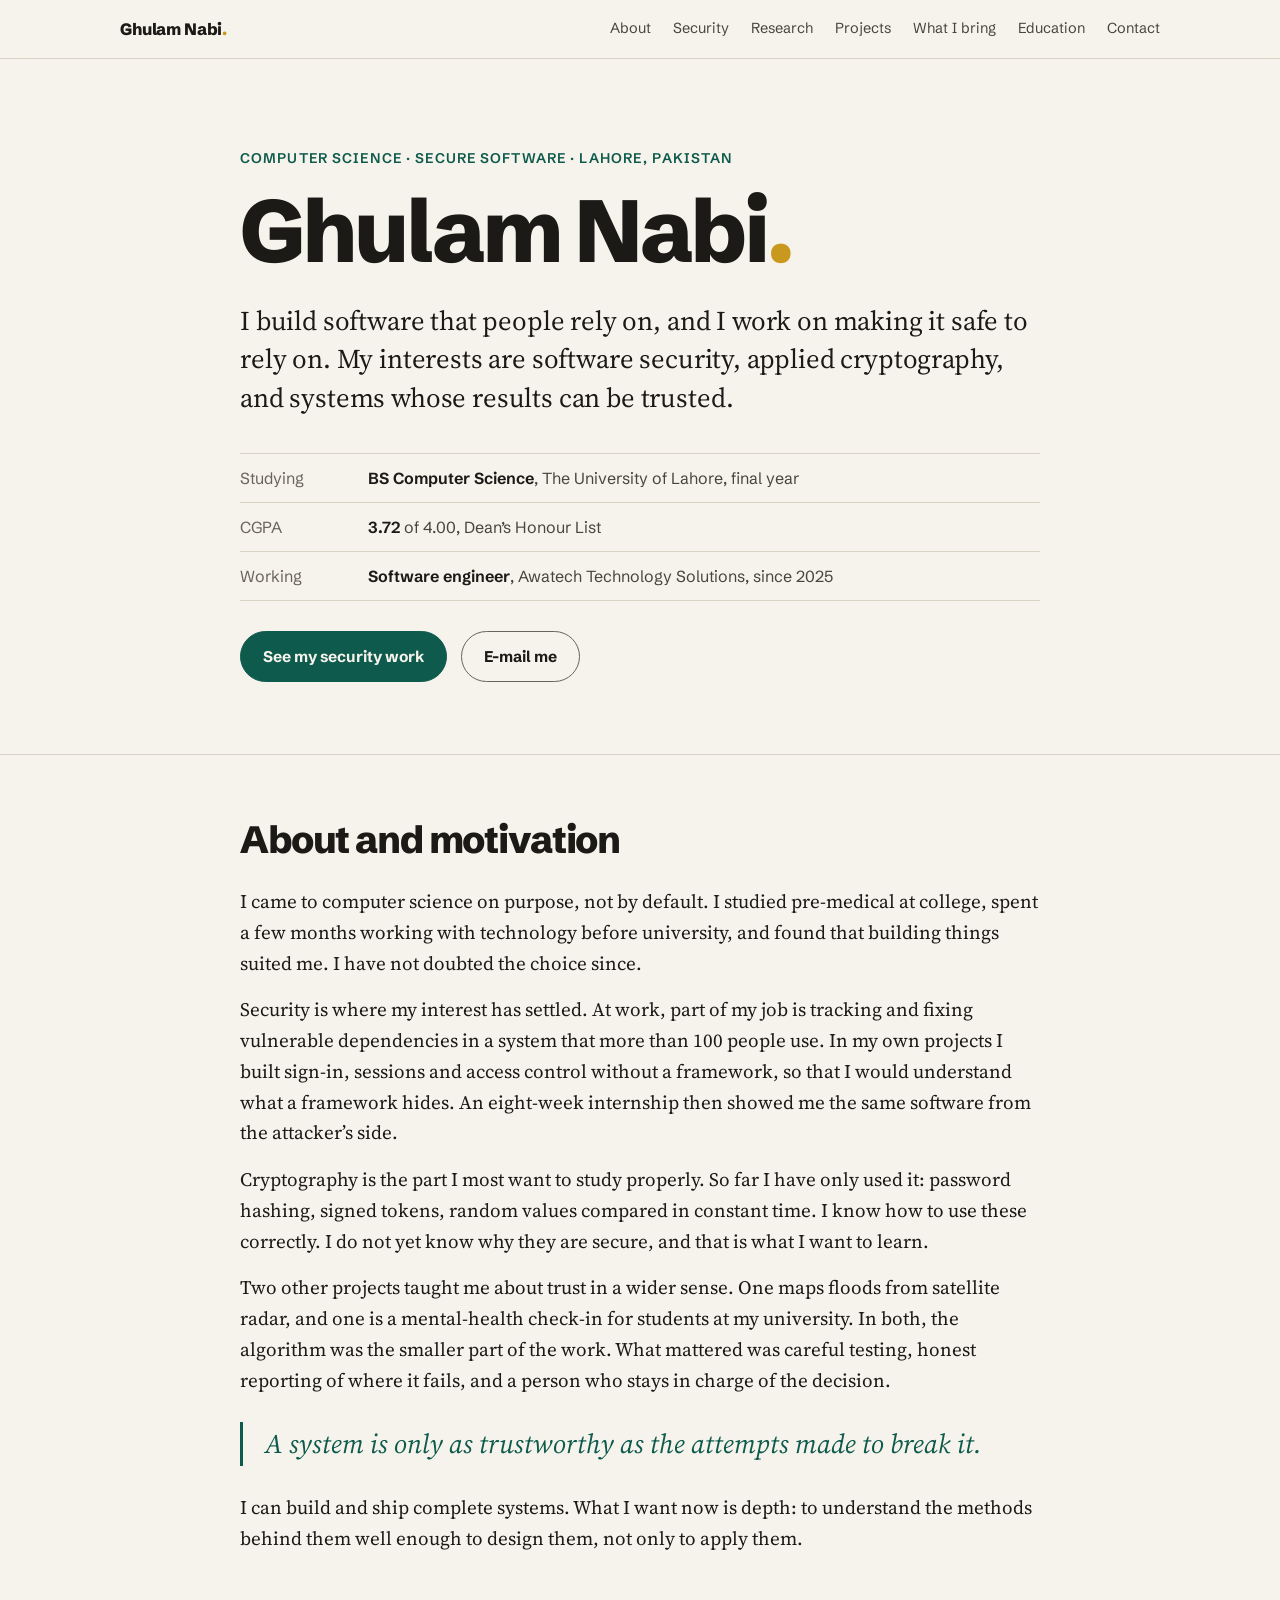
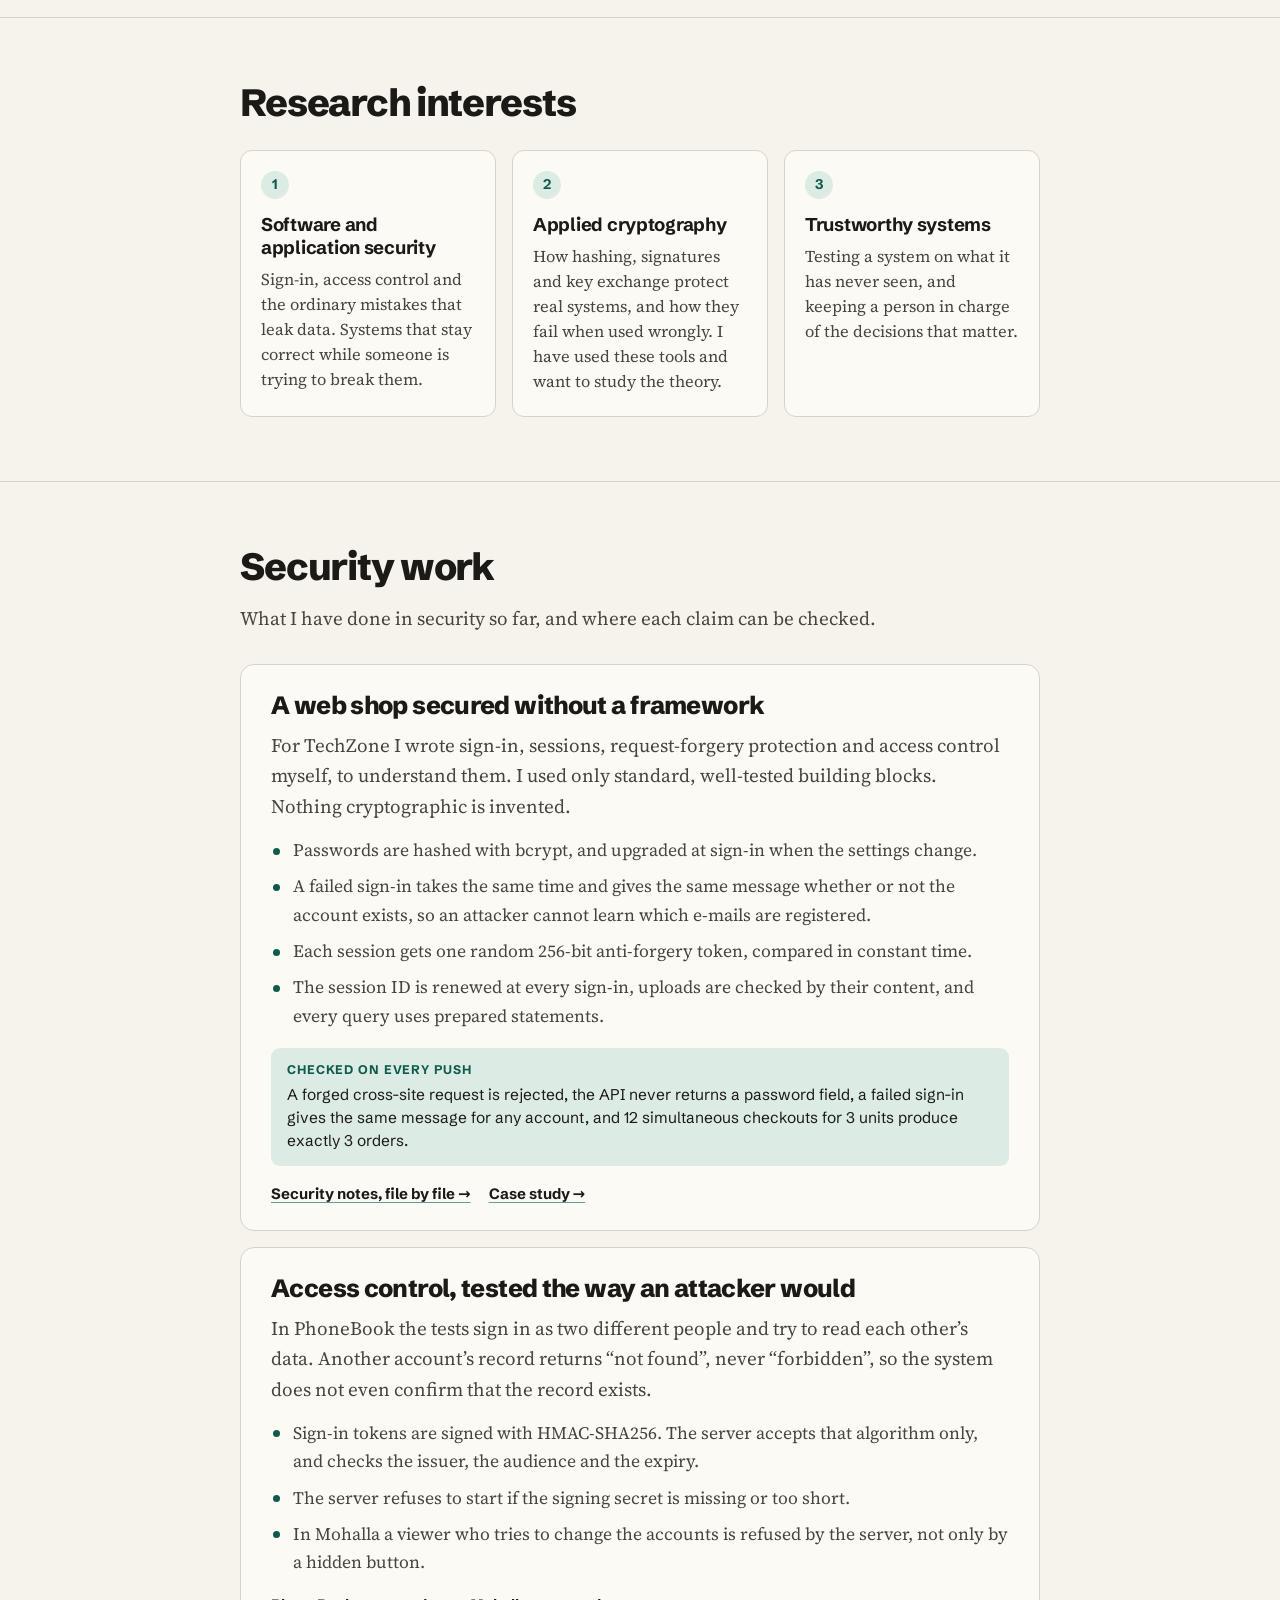
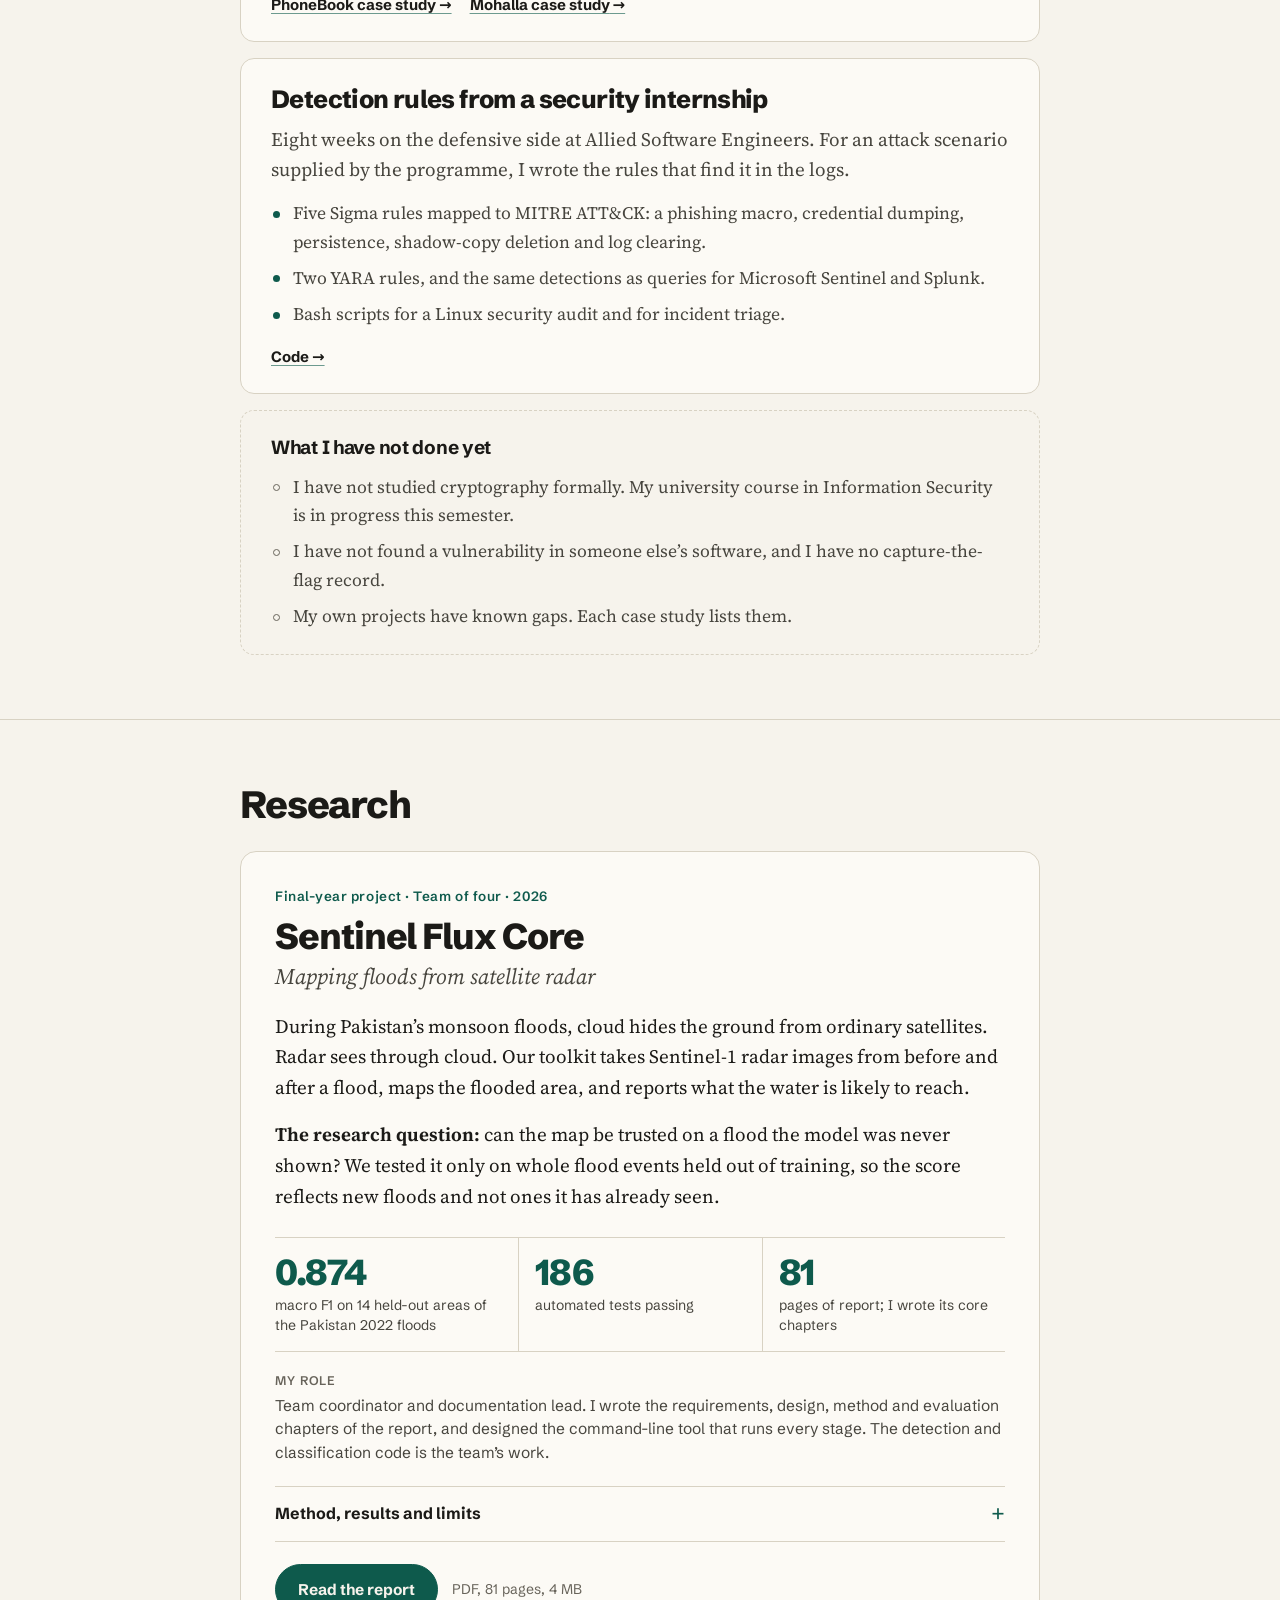
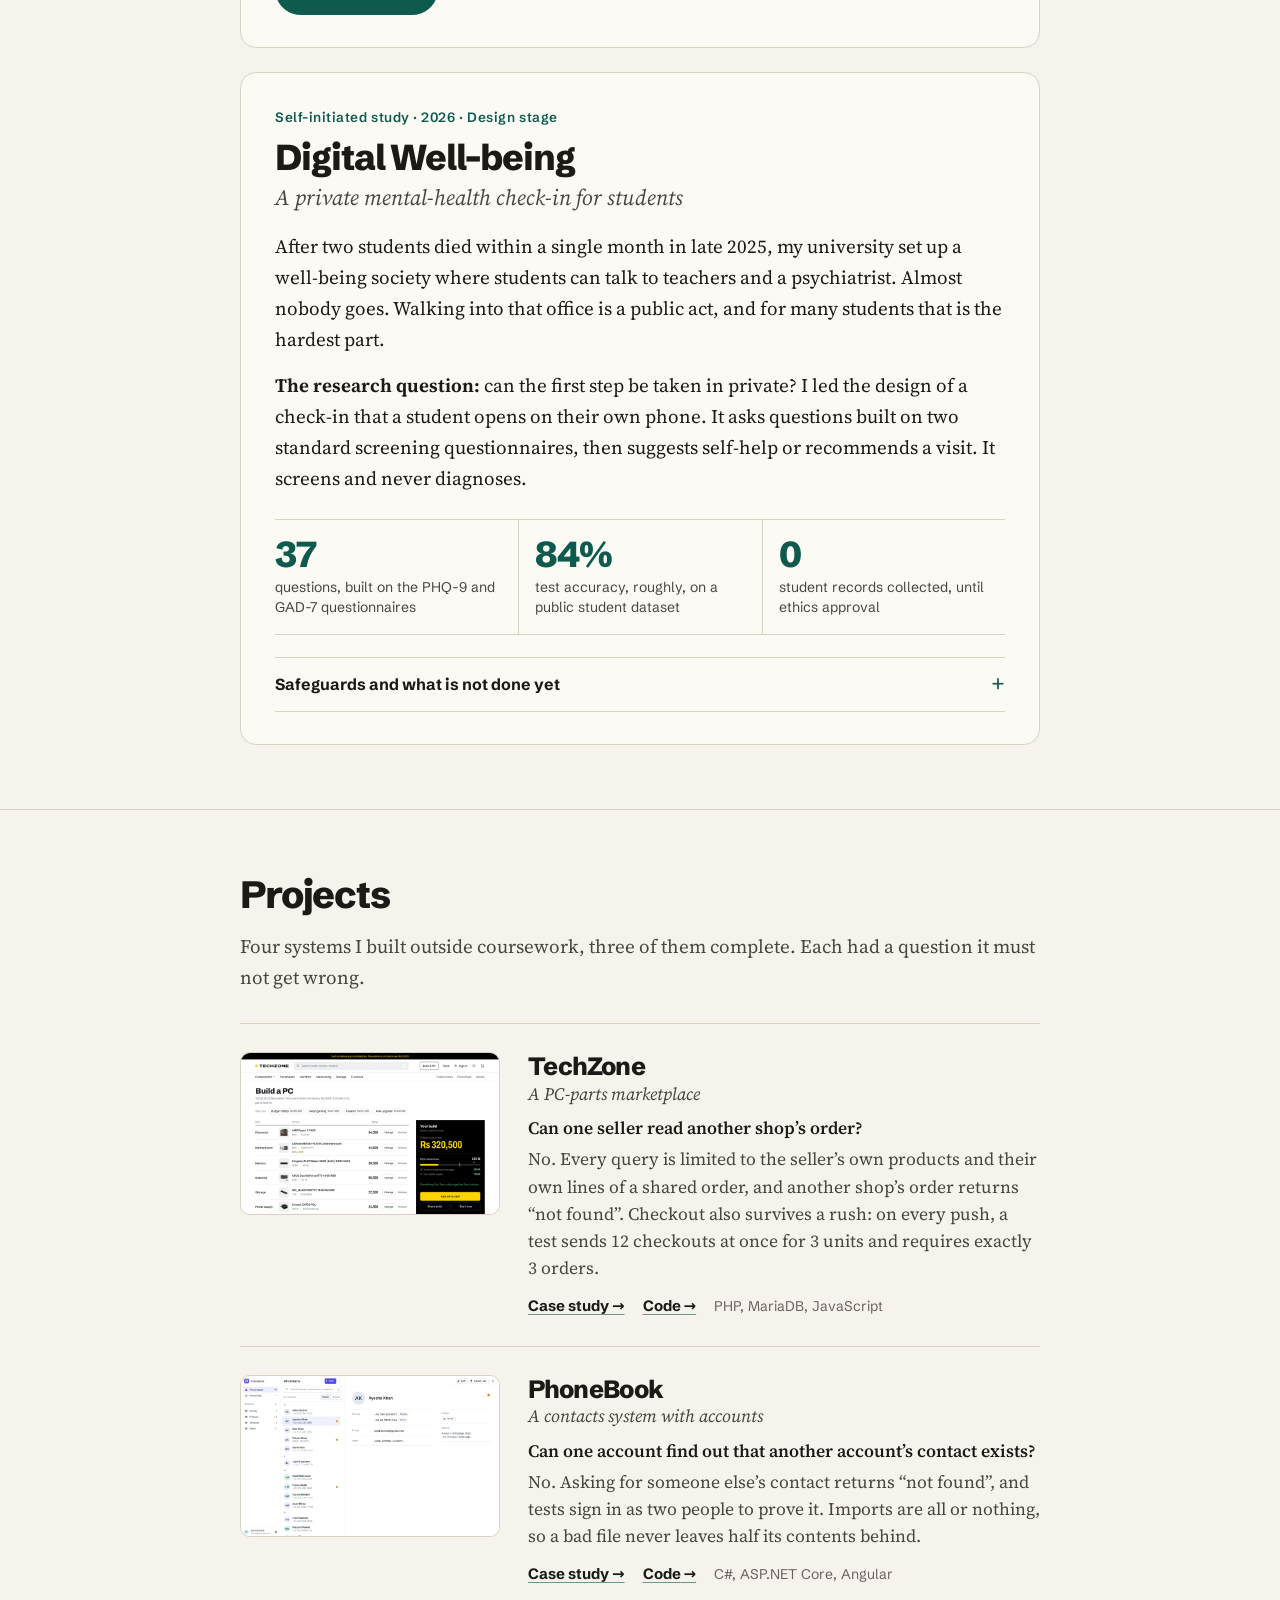
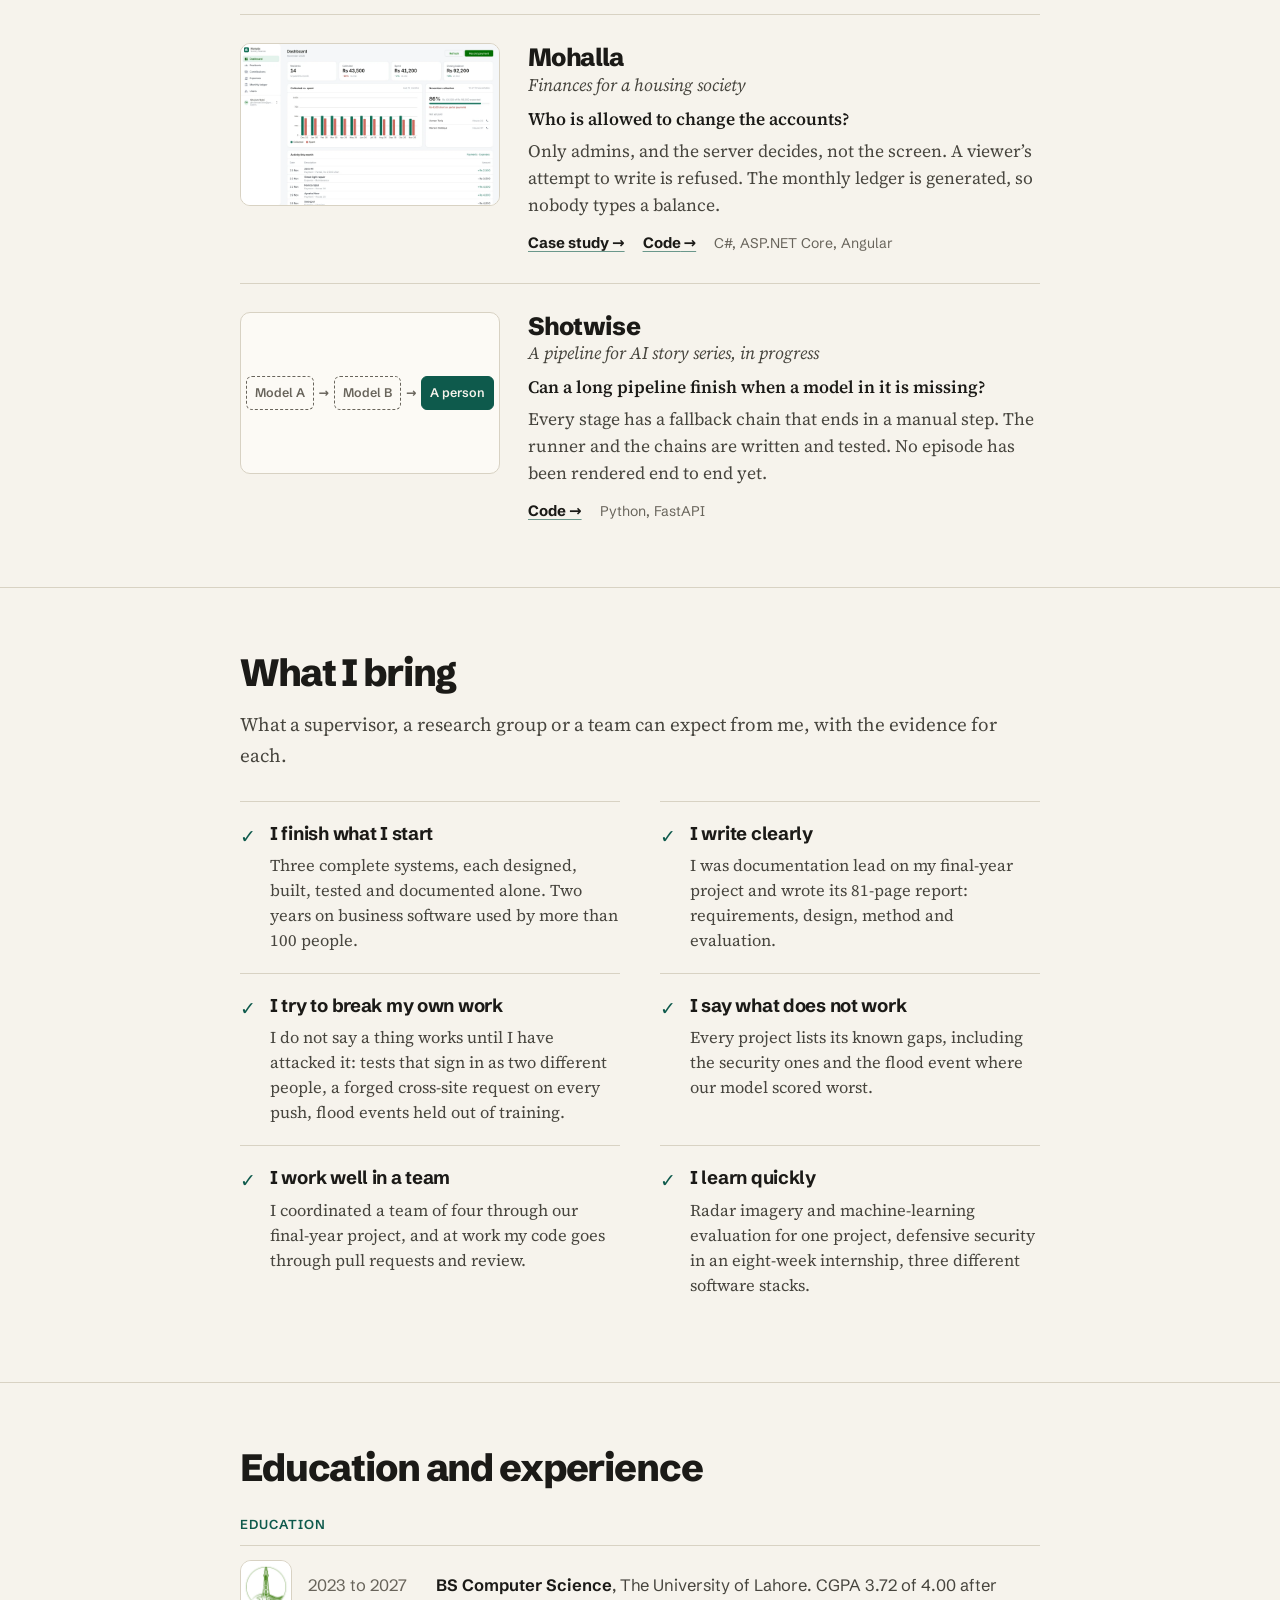
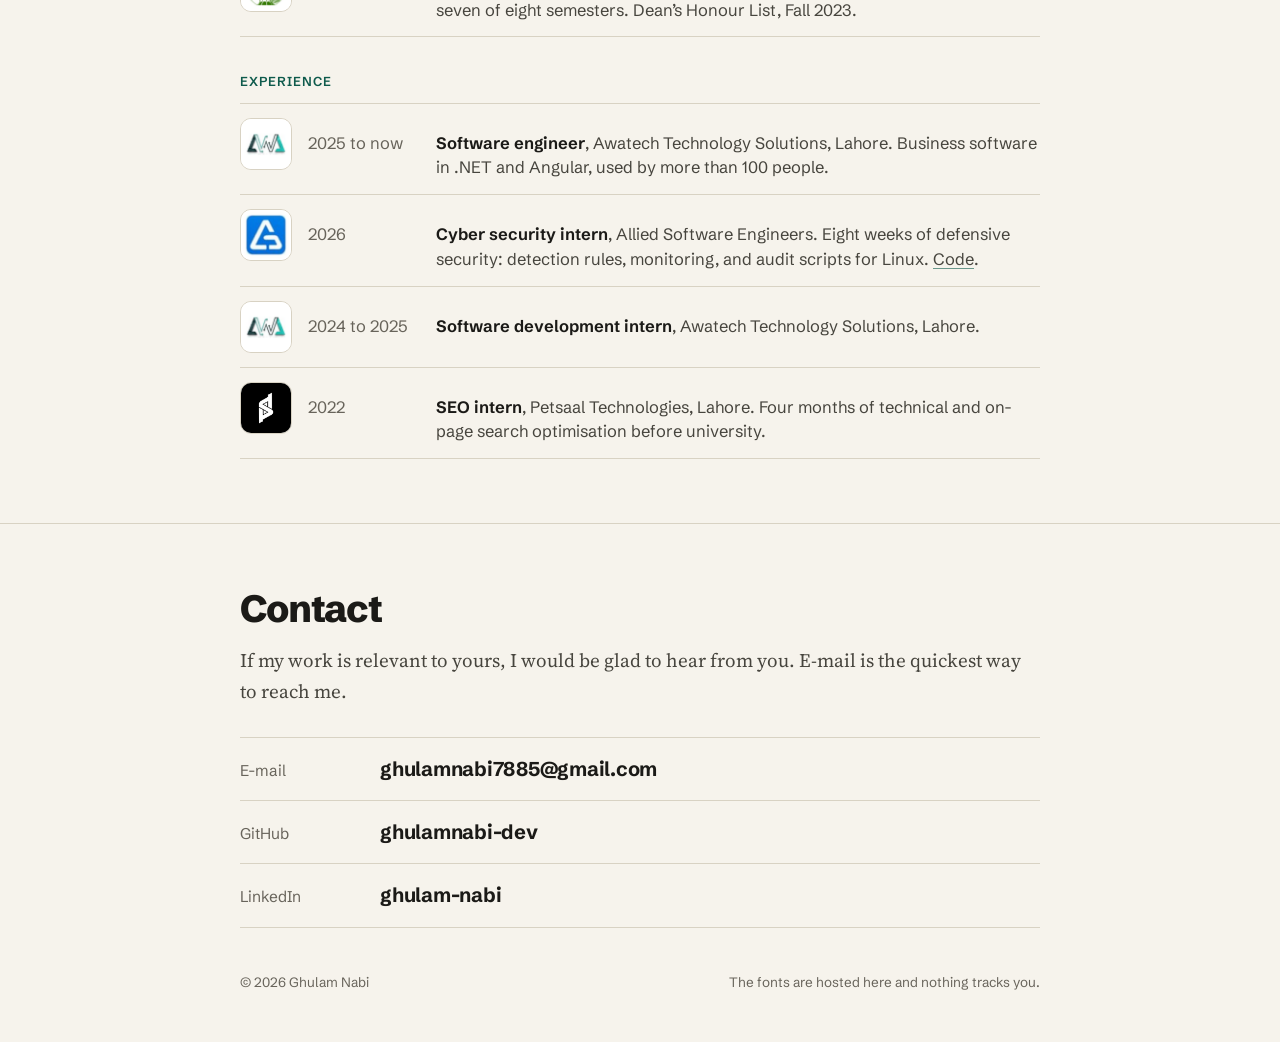
==== index.html @ f40b9a65 "Well-being study: two students, not one" ====
<!doctype html>
<html lang="en">
<head>
<meta charset="utf-8">
<meta name="viewport" content="width=device-width, initial-scale=1">
<title>Ghulam Nabi, secure software and computer science</title>
<meta name="description" content="Ghulam Nabi is a final-year computer science student at The University of Lahore and a software engineer, with interests in software security, applied cryptography and trustworthy systems.">
<meta name="color-scheme" content="light dark">
<meta property="og:title" content="Ghulam Nabi, secure software and computer science">
<meta property="og:description" content="Security work, two research studies and four software systems, each with what was tested and what is still open.">
<meta property="og:url" content="https://ghulamnabi-dev.github.io/">
<link rel="canonical" href="https://ghulamnabi-dev.github.io/">
<link rel="icon" href="favicon.svg" type="image/svg+xml">
<link rel="preload" href="fonts/source-serif-4-latin-opsz-normal.woff2" as="font" type="font/woff2" crossorigin>
<script type="application/ld+json">{"@context":"https://schema.org","@type":"Person","name":"Ghulam Nabi","alumniOf":"The University of Lahore","address":{"@type":"PostalAddress","addressLocality":"Lahore","addressCountry":"PK"},"url":"https://ghulamnabi-dev.github.io/","sameAs":["https://github.com/ghulamnabi-dev","https://www.linkedin.com/in/ghulam-nabi-67b558374"]}</script>
<link rel="stylesheet" href="css/academic.css">
</head>
<body>
<a class="skip" href="#main">Skip to content</a>

<header class="top">
  <div class="wrap top__in">
    <a class="mark" href="#top">Ghulam Nabi<i aria-hidden="true">.</i></a>
    <nav aria-label="Sections">
      <a href="#about">About</a>
      <a href="#security">Security</a>
      <a href="#research">Research</a>
      <a href="#work">Projects</a>
      <a href="#offer">What I bring</a>
      <a href="#record">Education</a>
      <a href="#contact">Contact</a>
    </nav>
  </div>
</header>

<main id="main">

  <section class="lead" id="top">
    <div class="wrap">
      <p class="kicker">Computer science · Secure software · Lahore, Pakistan</p>
      <h1>Ghulam Nabi<i aria-hidden="true">.</i></h1>
      <p class="thesis">I build software that people rely on, and I work on making it safe to rely on. My interests are software security, applied cryptography, and systems whose results can be trusted.</p>
      <dl class="facts">
        <div><dt>Studying</dt><dd><strong>BS Computer Science</strong>, The University of Lahore, final year</dd></div>
        <div><dt>CGPA</dt><dd><strong>3.72</strong> of 4.00, Dean’s Honour List</dd></div>
        <div><dt>Working</dt><dd><strong>Software engineer</strong>, Awatech Technology Solutions, since 2025</dd></div>
      </dl>
      <p class="actions"><a class="btn" href="#security">See my security work</a><a class="btn btn--line" href="mailto:ghulamnabi7885@gmail.com">E-mail me</a></p>
    </div>
  </section>

  <section id="about" aria-labelledby="about-title">
    <div class="wrap">
      <h2 id="about-title">About and motivation</h2>
      <div class="prose">
        <p>I came to computer science on purpose, not by default. I studied pre-medical at college, spent a few months working with technology before university, and found that building things suited me. I have not doubted the choice since.</p>
        <p>Security is where my interest has settled. At work, part of my job is tracking and fixing vulnerable dependencies in a system that more than 100 people use. In my own projects I built sign-in, sessions and access control without a framework, so that I would understand what a framework hides. An eight-week internship then showed me the same software from the attacker’s side.</p>
        <p>Cryptography is the part I most want to study properly. So far I have only used it: password hashing, signed tokens, random values compared in constant time. I know how to use these correctly. I do not yet know why they are secure, and that is what I want to learn.</p>
        <p>Two other projects taught me about trust in a wider sense. One maps floods from satellite radar, and one is a mental-health check-in for students at my university. In both, the algorithm was the smaller part of the work. What mattered was careful testing, honest reporting of where it fails, and a person who stays in charge of the decision.</p>
        <blockquote>A system is only as trustworthy as the attempts made to break it.</blockquote>
        <p>I can build and ship complete systems. What I want now is depth: to understand the methods behind them well enough to design them, not only to apply them.</p>
      </div>
    </div>
  </section>

  <section id="interests" aria-labelledby="interests-title">
    <div class="wrap">
      <h2 id="interests-title">Research interests</h2>
      <ol class="three">
        <li><h3>Software and application security</h3><p>Sign-in, access control and the ordinary mistakes that leak data. Systems that stay correct while someone is trying to break them.</p></li>
        <li><h3>Applied cryptography</h3><p>How hashing, signatures and key exchange protect real systems, and how they fail when used wrongly. I have used these tools and want to study the theory.</p></li>
        <li><h3>Trustworthy systems</h3><p>Testing a system on what it has never seen, and keeping a person in charge of the decisions that matter.</p></li>
      </ol>
    </div>
  </section>

  <section id="security" aria-labelledby="security-title">
    <div class="wrap">
      <h2 id="security-title">Security work</h2>
      <p class="intro">What I have done in security so far, and where each claim can be checked.</p>

      <article class="proof">
        <h3>A web shop secured without a framework</h3>
        <p>For TechZone I wrote sign-in, sessions, request-forgery protection and access control myself, to understand them. I used only standard, well-tested building blocks. Nothing cryptographic is invented.</p>
        <ul>
          <li>Passwords are hashed with bcrypt, and upgraded at sign-in when the settings change.</li>
          <li>A failed sign-in takes the same time and gives the same message whether or not the account exists, so an attacker cannot learn which e-mails are registered.</li>
          <li>Each session gets one random 256-bit anti-forgery token, compared in constant time.</li>
          <li>The session ID is renewed at every sign-in, uploads are checked by their content, and every query uses prepared statements.</li>
        </ul>
        <p class="check"><b>Checked on every push</b> A forged cross-site request is rejected, the API never returns a password field, a failed sign-in gives the same message for any account, and 12 simultaneous checkouts for 3 units produce exactly 3 orders.</p>
        <p class="links"><a href="https://github.com/ghulamnabi-dev/TechZone/blob/main/docs/SECURITY.md">Security notes, file by file</a><a href="work/techzone/">Case study</a></p>
      </article>

      <article class="proof">
        <h3>Access control, tested the way an attacker would</h3>
        <p>In PhoneBook the tests sign in as two different people and try to read each other’s data. Another account’s record returns “not found”, never “forbidden”, so the system does not even confirm that the record exists.</p>
        <ul>
          <li>Sign-in tokens are signed with HMAC-SHA256. The server accepts that algorithm only, and checks the issuer, the audience and the expiry.</li>
          <li>The server refuses to start if the signing secret is missing or too short.</li>
          <li>In Mohalla a viewer who tries to change the accounts is refused by the server, not only by a hidden button.</li>
        </ul>
        <p class="links"><a href="work/phonebook/">PhoneBook case study</a><a href="work/mohalla/">Mohalla case study</a></p>
      </article>

      <article class="proof">
        <h3>Detection rules from a security internship</h3>
        <p>Eight weeks on the defensive side at Allied Software Engineers. For an attack scenario supplied by the programme, I wrote the rules that find it in the logs.</p>
        <ul>
          <li>Five Sigma rules mapped to MITRE ATT&amp;CK: a phishing macro, credential dumping, persistence, shadow-copy deletion and log clearing.</li>
          <li>Two YARA rules, and the same detections as queries for Microsoft Sentinel and Splunk.</li>
          <li>Bash scripts for a Linux security audit and for incident triage.</li>
        </ul>
        <p class="links"><a href="https://github.com/ghulamnabi-dev/Cyber_Security">Code</a></p>
      </article>

      <article class="proof proof--plain">
        <h3>What I have not done yet</h3>
        <ul>
          <li>I have not studied cryptography formally. My university course in Information Security is in progress this semester.</li>
          <li>I have not found a vulnerability in someone else’s software, and I have no capture-the-flag record.</li>
          <li>My own projects have known gaps. Each case study lists them.</li>
        </ul>
      </article>
    </div>
  </section>

  <section id="research" aria-labelledby="research-title">
    <div class="wrap">
      <h2 id="research-title">Research</h2>

      <article class="study">
        <p class="study__kind">Final-year project · Team of four · 2026</p>
        <h3>Sentinel Flux Core</h3>
        <p class="study__sub">Mapping floods from satellite radar</p>
        <div class="prose">
          <p>During Pakistan’s monsoon floods, cloud hides the ground from ordinary satellites. Radar sees through cloud. Our toolkit takes Sentinel-1 radar images from before and after a flood, maps the flooded area, and reports what the water is likely to reach.</p>
          <p><strong>The research question:</strong> can the map be trusted on a flood the model was never shown? We tested it only on whole flood events held out of training, so the score reflects new floods and not ones it has already seen.</p>
        </div>
        <dl class="nums">
          <div><dt>0.874</dt><dd>macro F1 on 14 held-out areas of the Pakistan 2022 floods</dd></div>
          <div><dt>186</dt><dd>automated tests passing</dd></div>
          <div><dt>81</dt><dd>pages of report; I wrote its core chapters</dd></div>
        </dl>
        <p class="role"><b>My role</b> Team coordinator and documentation lead. I wrote the requirements, design, method and evaluation chapters of the report, and designed the command-line tool that runs every stage. The detection and classification code is the team’s work.</p>
        <details>
          <summary>Method, results and limits</summary>
          <div class="more">
            <h4>Method</h4>
            <ul>
              <li>Open water looks dark to radar, so a flood shows up as land that went dark between two passes.</li>
              <li>A classifier then refines the map using signal strength, change over time and terrain.</li>
              <li>A person reviews every map in a dashboard before any message is approved.</li>
            </ul>
            <h4>Results</h4>
            <div class="table__scroll">
              <table>
                <thead><tr><th scope="col">Evaluation set</th><th scope="col" class="num">Areas</th><th scope="col" class="num">Macro F1</th><th scope="col" class="num">Weakest event</th></tr></thead>
                <tbody>
                  <tr><th scope="row">Clean held-out benchmark</th><td class="num">14</td><td class="num"><b>0.874</b></td><td class="num">0.803</td></tr>
                  <tr><th scope="row">Harder audit set</th><td class="num">17</td><td class="num"><b>0.854</b></td><td class="num">0.674</td></tr>
                </tbody>
              </table>
            </div>
            <h4>Limits</h4>
            <ul>
              <li>One audit event scores 0.674. Finding out why is the next piece of work.</li>
              <li>It maps floods that have happened. It does not predict them.</li>
              <li>It supports a human decision. It is not an automatic warning system.</li>
            </ul>
          </div>
        </details>
        <p class="actions"><a class="btn" href="sentinel-flux-core-report.pdf">Read the report</a><span>PDF, 81 pages, 4 MB</span></p>
      </article>

      <article class="study">
        <p class="study__kind">Self-initiated study · 2026 · Design stage</p>
        <h3>Digital Well-being</h3>
        <p class="study__sub">A private mental-health check-in for students</p>
        <div class="prose">
          <p>After two students died within a single month in late 2025, my university set up a well-being society where students can talk to teachers and a psychiatrist. Almost nobody goes. Walking into that office is a public act, and for many students that is the hardest part.</p>
          <p><strong>The research question:</strong> can the first step be taken in private? I led the design of a check-in that a student opens on their own phone. It asks questions built on two standard screening questionnaires, then suggests self-help or recommends a visit. It screens and never diagnoses.</p>
        </div>
        <dl class="nums">
          <div><dt>37</dt><dd>questions, built on the PHQ-9 and GAD-7 questionnaires</dd></div>
          <div><dt>84%</dt><dd>test accuracy, roughly, on a public student dataset</dd></div>
          <div><dt>0</dt><dd>student records collected, until ethics approval</dd></div>
        </dl>
        <details>
          <summary>Safeguards and what is not done yet</summary>
          <div class="more">
            <h4>Safeguards</h4>
            <ul>
              <li>Any sign of suicidal thoughts skips the model and shows crisis help at once.</li>
              <li>No student data is collected before ethics approval.</li>
              <li>A pilot would run under the society’s counsellors.</li>
            </ul>
            <h4>Not done yet</h4>
            <ul>
              <li>The app is not built.</li>
              <li>The 84% figure comes from a public dataset. It says nothing yet about students at my university.</li>
            </ul>
          </div>
        </details>
      </article>
    </div>
  </section>

  <section id="work" aria-labelledby="work-title">
    <div class="wrap">
      <h2 id="work-title">Projects</h2>
      <p class="intro">Four systems I built outside coursework, three of them complete. Each had a question it must not get wrong.</p>

      <ul class="projects">
        <li>
          <a class="thumb" href="work/techzone/" tabindex="-1" aria-hidden="true"><img src="img/techzone/03-builder.webp" width="1600" height="2054" alt=""></a>
          <div>
            <h3>TechZone <small>A PC-parts marketplace</small></h3>
            <p class="q">Can one seller read another shop’s order?</p>
            <p>No. Every query is limited to the seller’s own products and their own lines of a shared order, and another shop’s order returns “not found”. Checkout also survives a rush: on every push, a test sends 12 checkouts at once for 3 units and requires exactly 3 orders.</p>
            <p class="links"><a href="work/techzone/">Case study</a><a href="https://github.com/ghulamnabi-dev/TechZone">Code</a><span>PHP, MariaDB, JavaScript</span></p>
          </div>
        </li>
        <li>
          <a class="thumb" href="work/phonebook/" tabindex="-1" aria-hidden="true"><img src="img/phonebook/cover.webp" width="1600" height="1000" alt=""></a>
          <div>
            <h3>PhoneBook <small>A contacts system with accounts</small></h3>
            <p class="q">Can one account find out that another account’s contact exists?</p>
            <p>No. Asking for someone else’s contact returns “not found”, and tests sign in as two people to prove it. Imports are all or nothing, so a bad file never leaves half its contents behind.</p>
            <p class="links"><a href="work/phonebook/">Case study</a><a href="https://github.com/ghulamnabi-dev/PhoneBook">Code</a><span>C#, ASP.NET Core, Angular</span></p>
          </div>
        </li>
        <li>
          <a class="thumb" href="work/mohalla/" tabindex="-1" aria-hidden="true"><img src="img/mohalla/02-dashboard.webp" width="1440" height="900" alt=""></a>
          <div>
            <h3>Mohalla <small>Finances for a housing society</small></h3>
            <p class="q">Who is allowed to change the accounts?</p>
            <p>Only admins, and the server decides, not the screen. A viewer’s attempt to write is refused. The monthly ledger is generated, so nobody types a balance.</p>
            <p class="links"><a href="work/mohalla/">Case study</a><a href="https://github.com/ghulamnabi-dev/mohalla">Code</a><span>C#, ASP.NET Core, Angular</span></p>
          </div>
        </li>
        <li>
          <div class="thumb thumb--plain" aria-hidden="true"><span>Model A</span><i>→</i><span>Model B</span><i>→</i><span class="on">A person</span></div>
          <div>
            <h3>Shotwise <small>A pipeline for AI story series, in progress</small></h3>
            <p class="q">Can a long pipeline finish when a model in it is missing?</p>
            <p>Every stage has a fallback chain that ends in a manual step. The runner and the chains are written and tested. No episode has been rendered end to end yet.</p>
            <p class="links"><a href="https://github.com/ghulamnabi-dev/shotwise">Code</a><span>Python, FastAPI</span></p>
          </div>
        </li>
      </ul>
    </div>
  </section>

  <section id="offer" aria-labelledby="offer-title">
    <div class="wrap">
      <h2 id="offer-title">What I bring</h2>
      <p class="intro">What a supervisor, a research group or a team can expect from me, with the evidence for each.</p>
      <ul class="offer">
        <li><h3>I finish what I start</h3><p>Three complete systems, each designed, built, tested and documented alone. Two years on business software used by more than 100 people.</p></li>
        <li><h3>I write clearly</h3><p>I was documentation lead on my final-year project and wrote its 81-page report: requirements, design, method and evaluation.</p></li>
        <li><h3>I try to break my own work</h3><p>I do not say a thing works until I have attacked it: tests that sign in as two different people, a forged cross-site request on every push, flood events held out of training.</p></li>
        <li><h3>I say what does not work</h3><p>Every project lists its known gaps, including the security ones and the flood event where our model scored worst.</p></li>
        <li><h3>I work well in a team</h3><p>I coordinated a team of four through our final-year project, and at work my code goes through pull requests and review.</p></li>
        <li><h3>I learn quickly</h3><p>Radar imagery and machine-learning evaluation for one project, defensive security in an eight-week internship, three different software stacks.</p></li>
      </ul>
    </div>
  </section>

  <section id="record" aria-labelledby="record-title">
    <div class="wrap">
      <h2 id="record-title">Education and experience</h2>

      <h3 class="sub">Education</h3>
      <ul class="rows rows--logo">
        <li><span class="logo"><img src="img/logos/uol.png" width="52" height="52" alt="The University of Lahore"></span><span>2023 to 2027</span><span><strong>BS Computer Science</strong>, The University of Lahore. CGPA 3.72 of 4.00 after seven of eight semesters. Dean’s Honour List, Fall 2023.</span></li>
      </ul>

      <h3 class="sub">Experience</h3>
      <ul class="rows rows--logo">
        <li><span class="logo"><img src="img/logos/awatech.png" width="52" height="52" alt="Awatech Technology Solutions"></span><span>2025 to now</span><span><strong>Software engineer</strong>, Awatech Technology Solutions, Lahore. Business software in .NET and Angular, used by more than 100 people.</span></li>
        <li><span class="logo"><img src="img/logos/allied.png" width="52" height="52" alt="Allied Software Engineers"></span><span>2026</span><span><strong>Cyber security intern</strong>, Allied Software Engineers. Eight weeks of defensive security: detection rules, monitoring, and audit scripts for Linux. <a href="https://github.com/ghulamnabi-dev/Cyber_Security">Code</a>.</span></li>
        <li><span class="logo"><img src="img/logos/awatech.png" width="52" height="52" alt="Awatech Technology Solutions"></span><span>2024 to 2025</span><span><strong>Software development intern</strong>, Awatech Technology Solutions, Lahore.</span></li>
        <li><span class="logo"><img src="img/logos/petsaal.png" width="52" height="52" alt="Petsaal Technologies"></span><span>2022</span><span><strong>SEO intern</strong>, Petsaal Technologies, Lahore. Four months of technical and on-page search optimisation before university.</span></li>
      </ul>
    </div>
  </section>

  <section class="contact" id="contact" aria-labelledby="contact-title">
    <div class="wrap">
      <h2 id="contact-title">Contact</h2>
      <p class="intro">If my work is relevant to yours, I would be glad to hear from you. E-mail is the quickest way to reach me.</p>
      <ul class="ways">
        <li><span>E-mail</span><a href="mailto:ghulamnabi7885@gmail.com">ghulamnabi7885@gmail.com</a></li>
        <li><span>GitHub</span><a href="https://github.com/ghulamnabi-dev">ghulamnabi-dev</a></li>
        <li><span>LinkedIn</span><a href="https://www.linkedin.com/in/ghulam-nabi-67b558374">ghulam-nabi</a></li>
      </ul>
      <footer class="foot">
        <span>© 2026 Ghulam Nabi</span>
        <span>The fonts are hosted here and nothing tracks you.</span>
      </footer>
    </div>
  </section>
</main>
</body>
</html>
---- css/academic.css ----
/* The home page: a plain academic profile. One reading column, serif text, short sections.
 * Light paper by default, dark when the reader's system asks for it. No JavaScript.
 * The case studies under work/ keep their own stylesheets (site.css, case.css).
 */
@font-face { font-family: "Schibsted Grotesk"; src: url("../fonts/schibsted-grotesk-latin-wght-normal.woff2") format("woff2"); font-weight: 400 900; font-display: swap; }
@font-face { font-family: "Source Serif 4"; src: url("../fonts/source-serif-4-latin-opsz-normal.woff2") format("woff2"); font-weight: 200 900; font-display: swap; }
@font-face { font-family: "Source Serif 4"; src: url("../fonts/source-serif-4-latin-opsz-italic.woff2") format("woff2"); font-weight: 200 900; font-style: italic; font-display: swap; }

:root {
  --paper: #f6f3ec;
  --card: #fcfaf5;
  --ink: #1b1a17;
  --ink-2: #47453e;
  --ink-3: #68645b;
  --rule: #d8d2c3;
  --accent: #0e5a4c;
  --accent-soft: #dcebe4;
  --accent-ink: #f6f3ec;
  --dot: #c9981f;
  --sans: "Schibsted Grotesk", system-ui, -apple-system, "Segoe UI", sans-serif;
  --serif: "Source Serif 4", Georgia, "Times New Roman", serif;
}
@media (prefers-color-scheme: dark) {
  :root {
    --paper: #121311;
    --card: #191a17;
    --ink: #ece9e1;
    --ink-2: #c0bcb1;
    --ink-3: #8f8b80;
    --rule: #2e2f2a;
    --accent: #6fcdb6;
    --accent-soft: #17302a;
    --accent-ink: #0f1f1b;
    --dot: #d2a52a;
  }
}

*, *::before, *::after { box-sizing: border-box; }
html { scroll-behavior: smooth; scroll-padding-top: 80px; -webkit-text-size-adjust: 100%; }
@media (prefers-reduced-motion: reduce) { html { scroll-behavior: auto; } }
body { margin: 0; background: var(--paper); color: var(--ink); font-family: var(--serif); font-size: 19px; line-height: 1.62; font-optical-sizing: auto; -webkit-font-smoothing: antialiased; }
h1, h2, h3, h4, p, ul, ol, dl, dd, figure, blockquote { margin: 0; }
ul, ol { padding: 0; list-style: none; }
img { display: block; max-width: 100%; height: auto; }
a { color: inherit; text-decoration-color: color-mix(in srgb, var(--accent) 60%, transparent); text-decoration-thickness: 1px; text-underline-offset: 3px; }
a:hover { color: var(--accent); text-decoration-color: currentColor; }
:focus-visible { outline: 2px solid var(--accent); outline-offset: 3px; border-radius: 3px; }
strong, b { font-weight: 650; }
i { font-style: normal; }

.wrap { width: min(100% - 48px, 800px); margin-inline: auto; }
.skip { position: absolute; left: 8px; top: 8px; transform: translateY(-200%); z-index: 50; padding: 8px 14px; background: var(--ink); color: var(--paper); font-family: var(--sans); font-size: 14px; border-radius: 6px; }
.skip:focus { transform: none; }

/* top bar */
.top { position: sticky; top: 0; z-index: 20; background: color-mix(in srgb, var(--paper) 90%, transparent); backdrop-filter: blur(10px); border-bottom: 1px solid var(--rule); font-family: var(--sans); }
.top__in { width: min(100% - 48px, 1040px); display: flex; align-items: center; gap: 24px; height: 58px; font-size: 14.5px; }
.mark { font-weight: 800; font-size: 16.5px; letter-spacing: -.01em; text-decoration: none; white-space: nowrap; }
.mark i, h1 i { color: var(--dot); }
.mark:hover { color: inherit; }
.top nav { display: flex; gap: 22px; margin-left: auto; }
.top nav a { text-decoration: none; color: var(--ink-2); padding: 4px 0; white-space: nowrap; }
.top nav a:hover { color: var(--accent); }

/* opening */
.lead { padding: 88px 0 72px; }
.kicker { font-family: var(--sans); font-size: 14px; letter-spacing: .08em; text-transform: uppercase; color: var(--accent); font-weight: 600; margin-bottom: 18px; }
h1 { font-family: var(--sans); font-weight: 800; font-size: clamp(46px, 9vw, 88px); line-height: .98; letter-spacing: -.04em; margin-bottom: 28px; }
.thesis { font-size: clamp(22px, 2.9vw, 27px); line-height: 1.42; letter-spacing: -.006em; }
.facts { margin-top: 36px; border-top: 1px solid var(--rule); font-family: var(--sans); font-size: 16px; line-height: 1.5; }
.facts > div { display: grid; grid-template-columns: 112px 1fr; gap: 16px; padding: 12px 0; border-bottom: 1px solid var(--rule); }
.facts dt { color: var(--ink-3); }
.facts dd { color: var(--ink-2); }
.facts strong { color: var(--ink); }

.actions { display: flex; flex-wrap: wrap; align-items: center; gap: 12px 14px; font-family: var(--sans); font-size: 14px; color: var(--ink-3); margin-top: 30px; }
.btn { display: inline-flex; align-items: center; gap: 8px; padding: 12px 22px; border-radius: 999px; background: var(--accent); color: var(--accent-ink); font-weight: 700; font-size: 15.5px; text-decoration: none; border: 1px solid var(--accent); }
.btn:hover { color: var(--accent-ink); filter: brightness(1.12); }
.btn--line { background: none; color: var(--ink); border-color: var(--ink-3); }
.btn--line:hover { color: var(--accent); border-color: var(--accent); filter: none; }

/* sections */
main > section { padding: 64px 0; border-top: 1px solid var(--rule); }
main > section.lead { border-top: 0; }
h2 { font-family: var(--sans); font-weight: 800; font-size: clamp(28px, 4.2vw, 38px); letter-spacing: -.03em; line-height: 1.08; margin-bottom: 26px; }
.intro { color: var(--ink-2); margin: -10px 0 30px; }
.prose > * + * { margin-top: 16px; }
blockquote { margin: 26px 0 !important; padding: 4px 0 4px 22px; border-left: 3px solid var(--accent); font-style: italic; font-size: clamp(22px, 3vw, 27px); line-height: 1.35; color: var(--accent); }

/* research interests */
.three { display: grid; grid-template-columns: repeat(3, 1fr); gap: 16px; counter-reset: n; }
.three li { counter-increment: n; padding: 20px 20px 22px; border: 1px solid var(--rule); border-radius: 12px; background: var(--card); }
.three li::before { content: counter(n); display: grid; place-items: center; width: 28px; height: 28px; border-radius: 50%; background: var(--accent-soft); color: var(--accent); font-family: var(--sans); font-weight: 700; font-size: 14px; margin-bottom: 14px; }
.three h3, .offer h3 { font-family: var(--sans); font-weight: 700; font-size: 18.5px; letter-spacing: -.015em; line-height: 1.25; margin-bottom: 8px; }
.three p, .offer p { font-size: 16.5px; line-height: 1.52; color: var(--ink-2); }

/* security work: one piece of evidence per card */
.proof { padding: 26px 30px 24px; border: 1px solid var(--rule); border-radius: 14px; background: var(--card); }
.proof + .proof { margin-top: 16px; }
.proof h3 { font-family: var(--sans); font-weight: 800; font-size: clamp(21px, 3vw, 25px); letter-spacing: -.025em; line-height: 1.15; margin-bottom: 10px; }
.proof > p { color: var(--ink-2); }
.proof ul { margin-top: 14px; font-size: 17.5px; }
.proof li { position: relative; padding-left: 22px; color: var(--ink-2); }
.proof li + li { margin-top: 8px; }
.proof li::before { content: ""; position: absolute; left: 2px; top: .66em; width: 7px; height: 7px; border-radius: 50%; background: var(--accent); }
.check { margin-top: 18px; padding: 13px 16px; border-radius: 9px; background: var(--accent-soft); font-family: var(--sans); font-size: 15.5px; line-height: 1.5; color: var(--ink) !important; }
.check b { display: block; font-size: 12.5px; letter-spacing: .07em; text-transform: uppercase; color: var(--accent); font-weight: 700; margin-bottom: 3px; }
.proof .links { margin-top: 16px; }
.proof--plain { background: none; border-style: dashed; }
.proof--plain h3 { font-size: 19px; font-weight: 700; letter-spacing: -.015em; }
.proof--plain li::before { background: none; border: 1.5px solid var(--ink-3); }

/* a research study */
.study { padding: 34px 34px 32px; border: 1px solid var(--rule); border-radius: 16px; background: var(--card); }
.study + .study { margin-top: 24px; }
.study__kind { font-family: var(--sans); font-size: 13.5px; letter-spacing: .04em; color: var(--accent); font-weight: 600; margin-bottom: 10px; }
.study h3 { font-family: var(--sans); font-weight: 800; font-size: clamp(27px, 4.4vw, 36px); letter-spacing: -.03em; line-height: 1.05; }
.study__sub { font-style: italic; font-size: 22px; line-height: 1.3; color: var(--ink-2); margin: 6px 0 20px; }
.nums { display: grid; grid-template-columns: repeat(3, 1fr); gap: 0; margin: 26px 0 0; border-block: 1px solid var(--rule); font-family: var(--sans); }
.nums > div { padding: 16px 16px 16px 0; }
.nums > div + div { padding-left: 16px; border-left: 1px solid var(--rule); }
.nums dt { font-weight: 800; font-size: clamp(28px, 4.4vw, 36px); letter-spacing: -.035em; line-height: 1; color: var(--accent); margin-bottom: 6px; }
.nums dd { font-size: 14px; line-height: 1.4; color: var(--ink-2); }
.role { font-family: var(--sans); font-size: 15.5px; line-height: 1.5; color: var(--ink-2); margin-top: 20px; }
.role b { display: block; font-size: 12.5px; letter-spacing: .07em; text-transform: uppercase; color: var(--ink-3); font-weight: 600; margin-bottom: 3px; }

details { margin-top: 22px; border-top: 1px solid var(--rule); }
summary { display: flex; align-items: center; justify-content: space-between; gap: 12px; padding: 14px 0; cursor: pointer; font-family: var(--sans); font-weight: 700; font-size: 16px; list-style: none; }
summary::-webkit-details-marker { display: none; }
summary::after { content: "+"; font-weight: 400; font-size: 22px; line-height: 1; color: var(--accent); }
details[open] summary::after { content: "−"; }
summary:hover { color: var(--accent); }
details:not([open]) { border-bottom: 1px solid var(--rule); }
.more { padding-bottom: 6px; font-size: 17.5px; }
.more h4 { font-family: var(--sans); font-size: 12.5px; font-weight: 600; letter-spacing: .07em; text-transform: uppercase; color: var(--ink-3); margin: 18px 0 8px; }
.more h4:first-child { margin-top: 4px; }
.more li { position: relative; padding-left: 20px; }
.more li + li { margin-top: 7px; }
.more li::before { content: ""; position: absolute; left: 2px; top: .68em; width: 6px; height: 6px; border-radius: 50%; background: var(--accent); }
.study > .actions { margin-top: 22px; }

.table__scroll { overflow-x: auto; border-block: 1.5px solid var(--ink); }
table { width: 100%; border-collapse: collapse; font-family: var(--sans); font-size: 15px; line-height: 1.35; }
th, td { text-align: left; padding: 10px 14px 10px 0; font-weight: 400; }
thead th { font-size: 12px; letter-spacing: .05em; text-transform: uppercase; color: var(--ink-3); border-bottom: 1px solid var(--ink); }
tbody tr + tr > * { border-top: 1px solid var(--rule); }
.num { text-align: right; padding-right: 0; padding-left: 12px; white-space: nowrap; }
td.num { color: var(--ink-2); }
td.num b { color: var(--ink); font-weight: 700; }

/* projects */
.projects li { display: grid; grid-template-columns: 260px minmax(0, 1fr); gap: 28px; align-items: start; padding: 28px 0; border-top: 1px solid var(--rule); }
.projects li:last-child { padding-bottom: 0; }
.thumb { display: block; border-radius: 10px; overflow: hidden; border: 1px solid var(--rule); aspect-ratio: 16 / 10; background: var(--card); }
.thumb img { width: 100%; height: 100%; object-fit: cover; object-position: top left; }
.thumb--plain { display: flex; align-items: center; justify-content: center; gap: 5px; font-family: var(--sans); font-size: 12.5px; font-weight: 600; color: var(--ink-3); }
.thumb--plain span { padding: 6px 8px; border: 1px dashed var(--ink-3); border-radius: 6px; white-space: nowrap; }
.thumb--plain span.on { border: 1px solid var(--accent); background: var(--accent); color: var(--accent-ink); }
.projects h3 { font-family: var(--sans); font-weight: 800; font-size: 25px; letter-spacing: -.025em; line-height: 1.15; }
.projects h3 small { display: block; font-family: var(--serif); font-weight: 400; font-style: italic; font-size: 17.5px; letter-spacing: 0; color: var(--ink-2); margin-top: 3px; }
.projects .q { font-weight: 600; margin: 12px 0 6px; line-height: 1.4; }
.projects p { font-size: 17.5px; line-height: 1.55; color: var(--ink-2); }
.projects .q { color: var(--ink); }
.links { display: flex; flex-wrap: wrap; align-items: baseline; gap: 6px 18px; font-family: var(--sans); font-size: 15px !important; margin-top: 12px; }
.links a { font-weight: 700; color: var(--ink); }
.links a::after { content: " →"; }
.links span { color: var(--ink-3); font-size: 14px; }

/* what I bring */
.offer { display: grid; grid-template-columns: 1fr 1fr; gap: 0 40px; }
.offer li { padding: 20px 0 20px 30px; border-top: 1px solid var(--rule); position: relative; }
.offer li::before { content: "✓"; position: absolute; left: 0; top: 19px; font-family: var(--sans); font-weight: 800; color: var(--accent); }

/* education and experience */
.sub { font-family: var(--sans); font-size: 13px; font-weight: 600; letter-spacing: .08em; text-transform: uppercase; color: var(--accent); margin: 34px 0 10px; }
h2 + .sub { margin-top: 0; }
.rows { border-top: 1px solid var(--rule); }
.rows li { display: grid; grid-template-columns: 124px 1fr; gap: 16px; font-family: var(--sans); font-size: 16.5px; line-height: 1.5; padding: 12px 0; border-bottom: 1px solid var(--rule); }
.rows li > span:first-child { color: var(--ink-3); }
.rows li > span:last-child { color: var(--ink-2); }
.rows strong { color: var(--ink); }
.rows--logo li { grid-template-columns: 52px 112px 1fr; align-items: start; padding: 14px 0; }
.logo { display: block; width: 52px; height: 52px; border-radius: 11px; overflow: hidden; background: #fff; border: 1px solid var(--rule); }
.logo img { width: 100%; height: 100%; object-fit: contain; }
.rows--logo li > span:nth-child(2) { color: var(--ink-3); padding-top: 13px; }
.rows--logo li > span:nth-child(3) { color: var(--ink-2); padding-top: 13px; }

/* contact */
.contact { padding-bottom: 0 !important; }
.ways { border-top: 1px solid var(--rule); font-family: var(--sans); }
.ways li { display: grid; grid-template-columns: 124px 1fr; gap: 16px; align-items: baseline; padding: 15px 0; border-bottom: 1px solid var(--rule); }
.ways span { color: var(--ink-3); font-size: 15.5px; }
.ways a { font-weight: 700; font-size: 20px; letter-spacing: -.012em; text-decoration: none; overflow-wrap: anywhere; }
.foot { display: flex; flex-wrap: wrap; justify-content: space-between; gap: 6px 24px; padding: 44px 0 48px; font-family: var(--sans); font-size: 13.5px; color: var(--ink-3); }

/* smaller screens */
@media (max-width: 960px) {
  .top nav { gap: 15px; font-size: 14px; }
}
@media (max-width: 820px) {
  .top nav { display: none; }
}
@media (max-width: 720px) {
  body { font-size: 17.5px; }
  .wrap, .top__in { width: min(100% - 32px, 800px); }
  .top nav { display: none; }
  .lead { padding: 52px 0 48px; }
  main > section { padding: 48px 0; }
  .facts > div { grid-template-columns: 1fr; gap: 2px; }
  .three, .offer { grid-template-columns: 1fr; }
  .study { padding: 24px 18px 22px; margin-inline: -4px; }
  .proof { padding: 22px 18px 20px; margin-inline: -4px; }
  .proof ul { font-size: 16.5px; }
  .study__sub { font-size: 20px; }
  .nums { grid-template-columns: 1fr; }
  .nums > div { display: grid; grid-template-columns: 96px 1fr; gap: 12px; align-items: baseline; padding: 12px 0; }
  .nums > div + div { padding-left: 0; border-left: 0; border-top: 1px solid var(--rule); }
  .nums dt { margin: 0; font-size: 28px; }
  .projects li { grid-template-columns: 1fr; gap: 16px; padding: 26px 0; }
  .thumb--plain { aspect-ratio: auto; padding: 22px 10px; }
  .rows li { grid-template-columns: 92px 1fr; gap: 12px; font-size: 16px; }
  .rows--logo li { grid-template-columns: 52px 1fr; gap: 2px 14px; }
  .rows--logo .logo { grid-row: 1 / span 2; }
  .rows--logo li > span:nth-child(2) { padding-top: 0; font-size: 14.5px; }
  .rows--logo li > span:nth-child(3) { padding-top: 0; }
  .ways li { grid-template-columns: 1fr; gap: 2px; }
  .ways a { font-size: 18px; }
  .more { font-size: 16.5px; }
  table { font-size: 14px; }
  thead th { font-size: 10.5px; letter-spacing: .02em; vertical-align: bottom; }
  th, td { padding: 9px 8px 9px 0; }
  .num { padding-left: 8px; }
}

@media print {
  .top, .skip, .actions { display: none; }
  body { font-size: 11pt; background: #fff; color: #000; }
  .study { break-inside: avoid-page; }
  details > .more { display: block; }
}
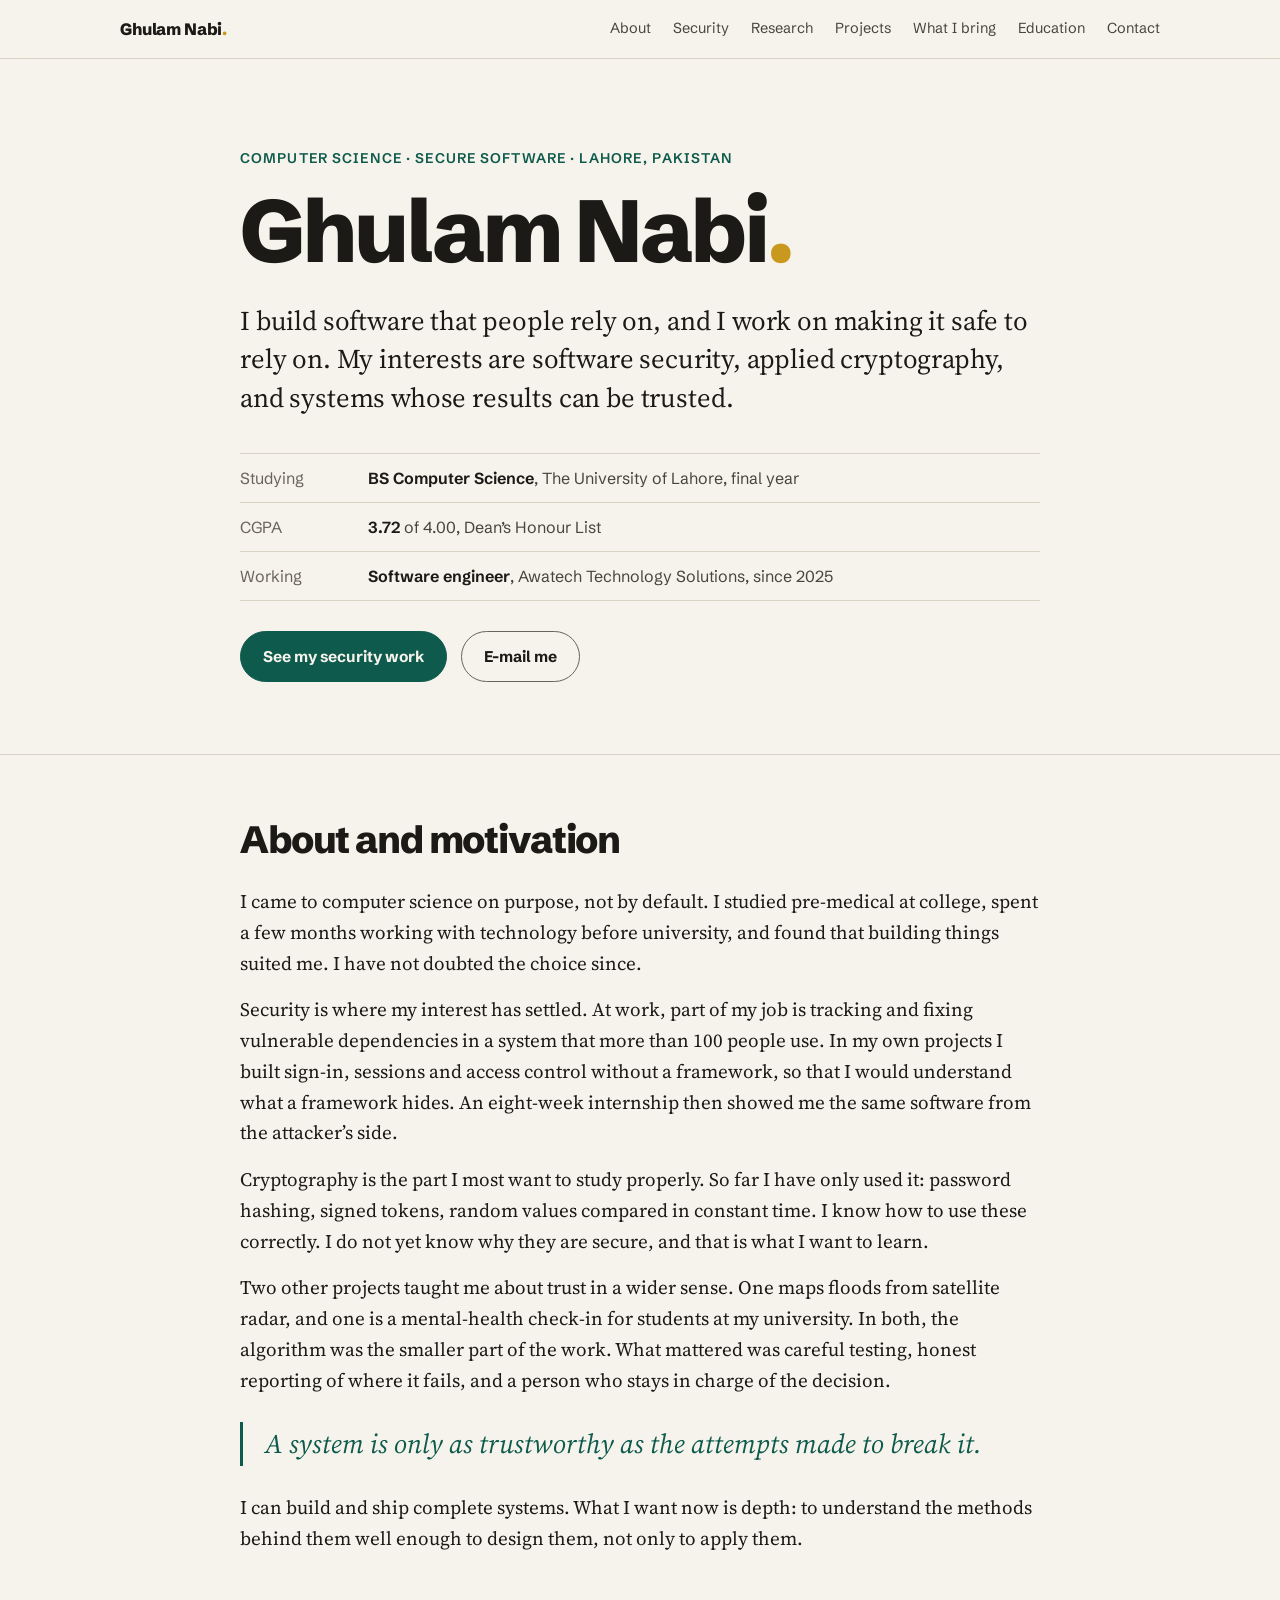
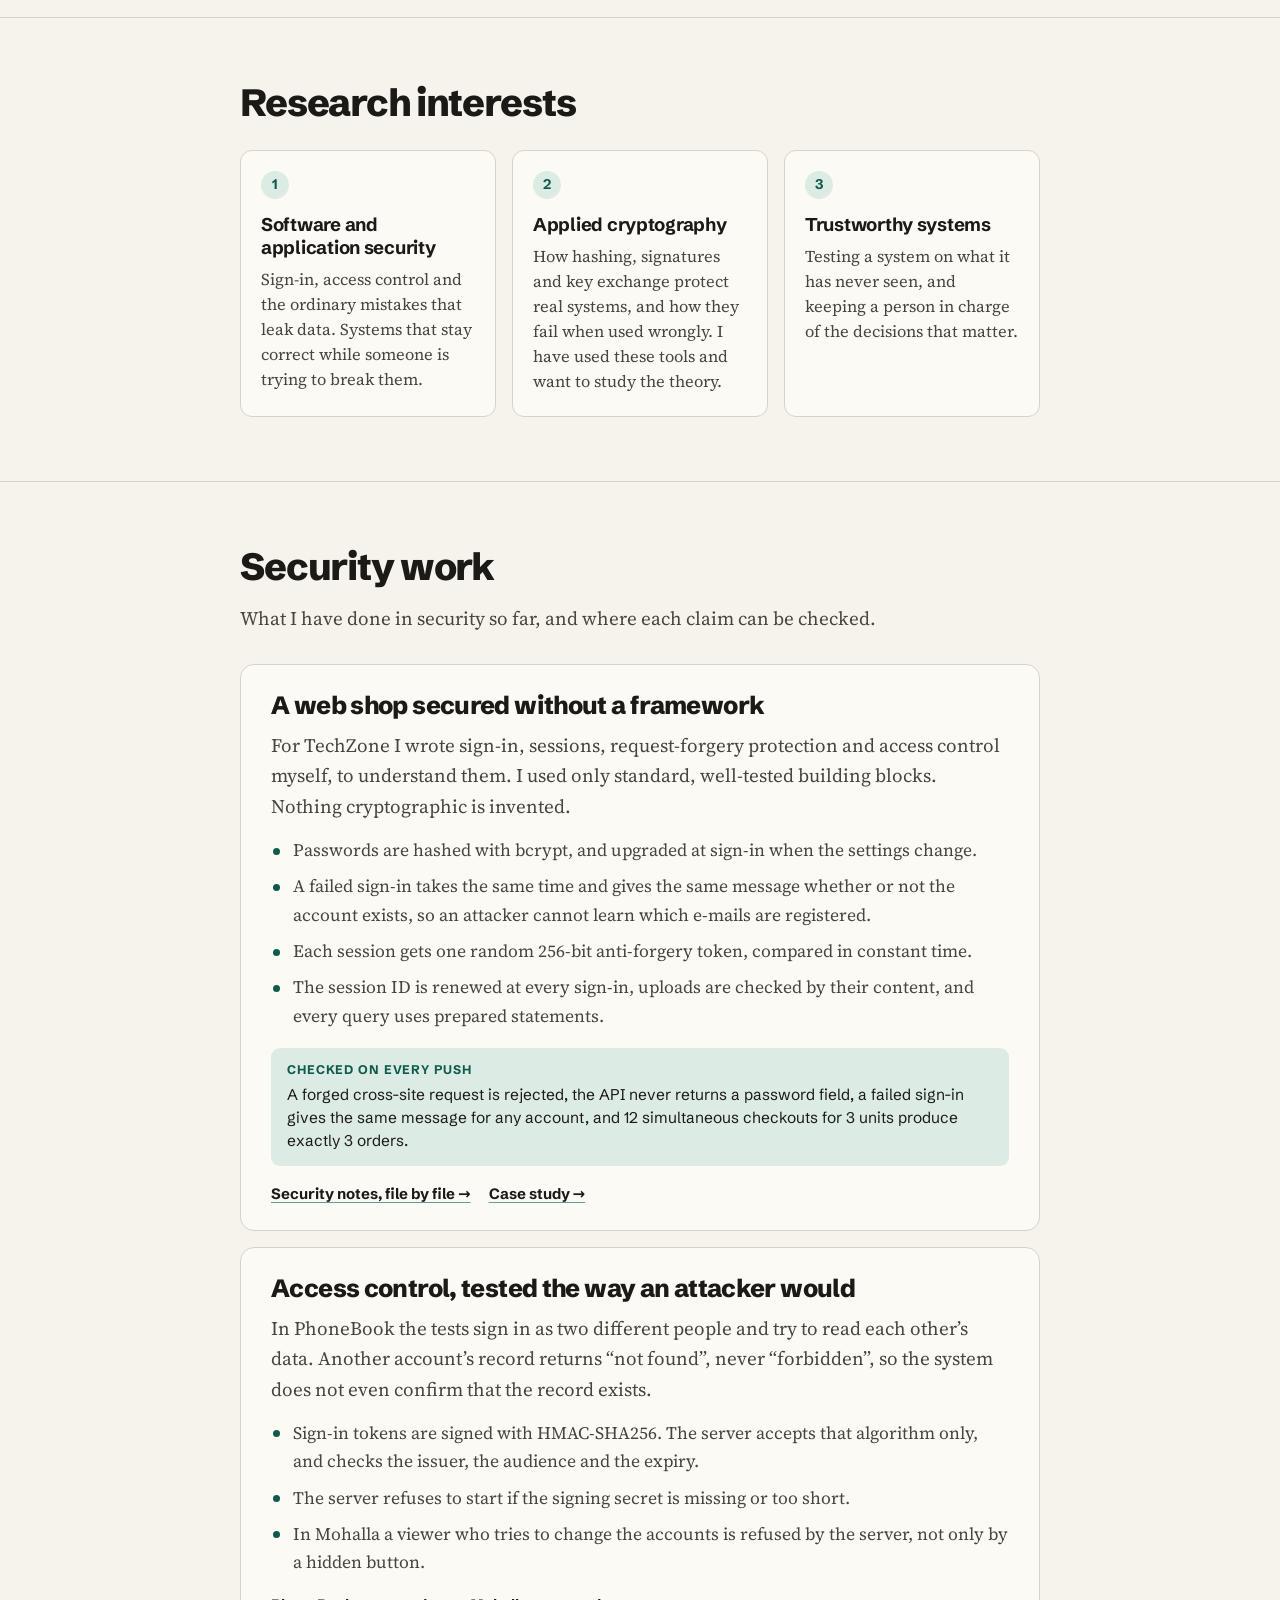
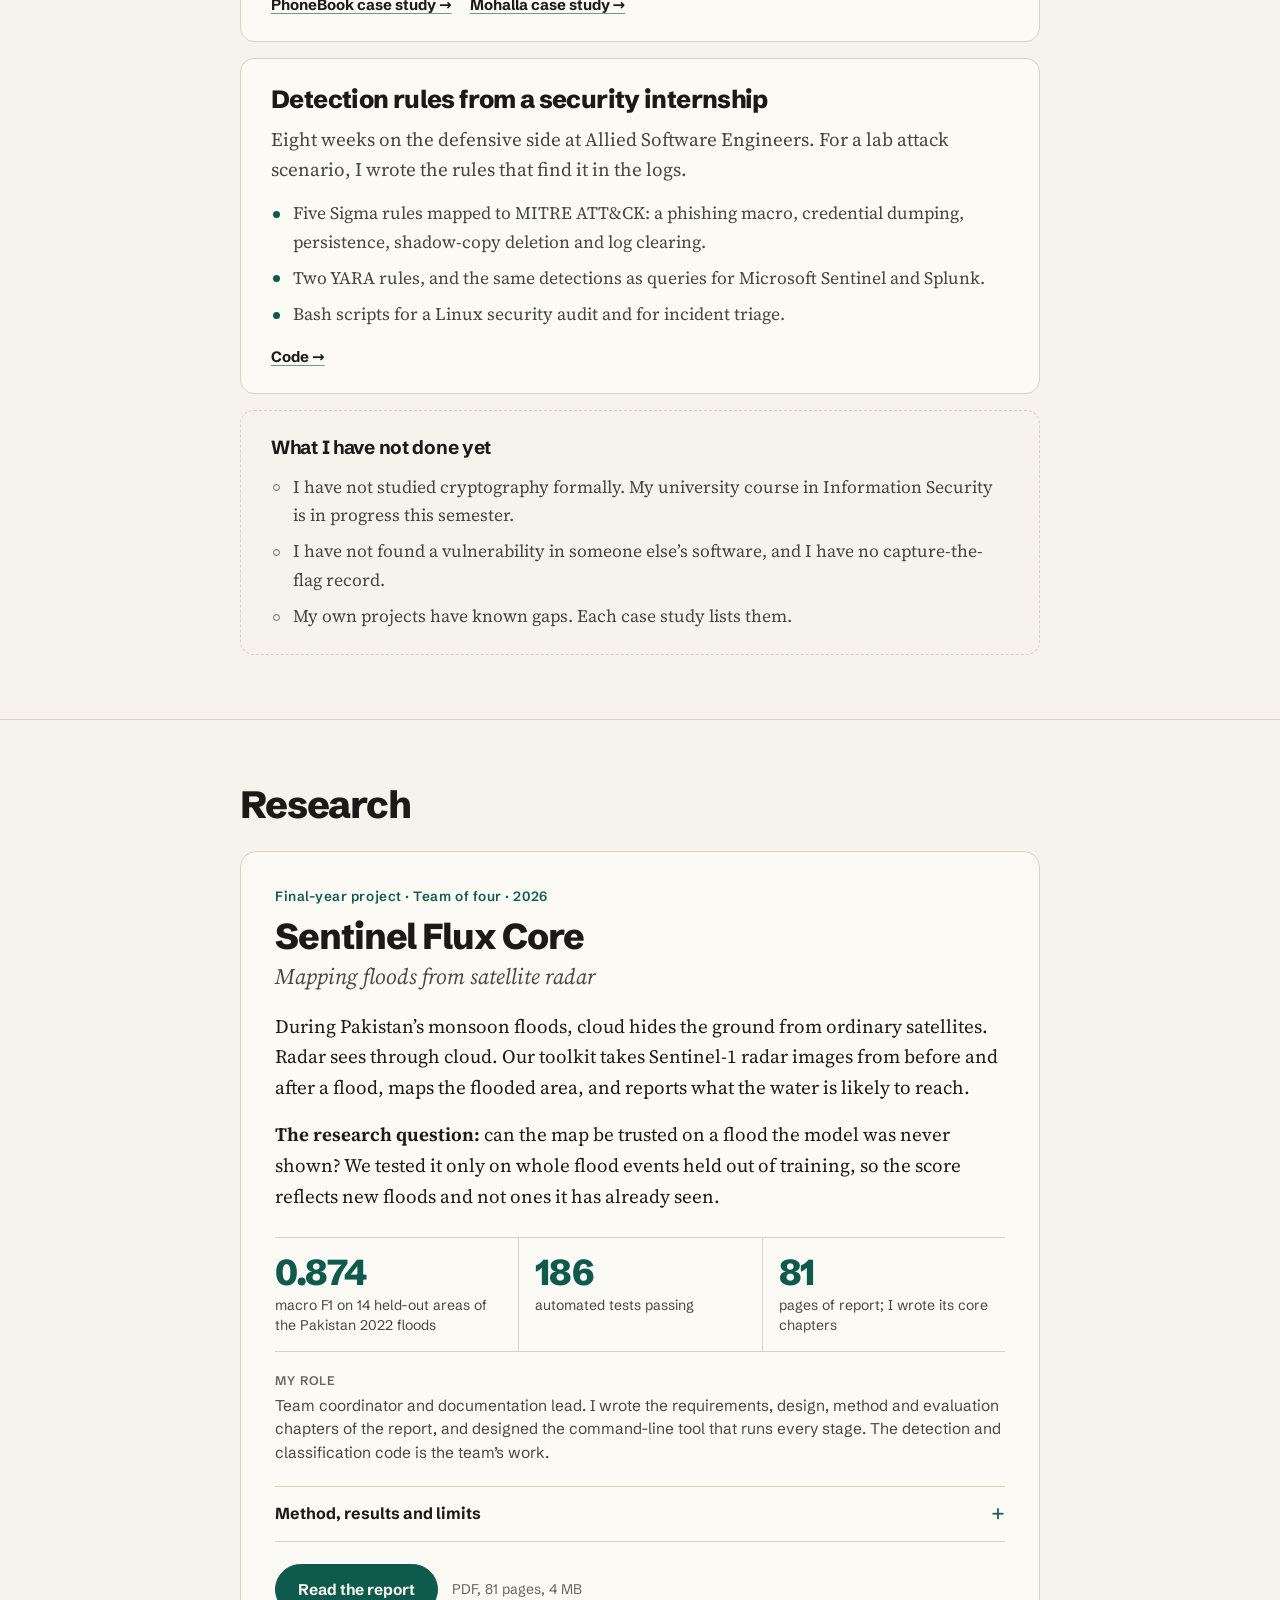
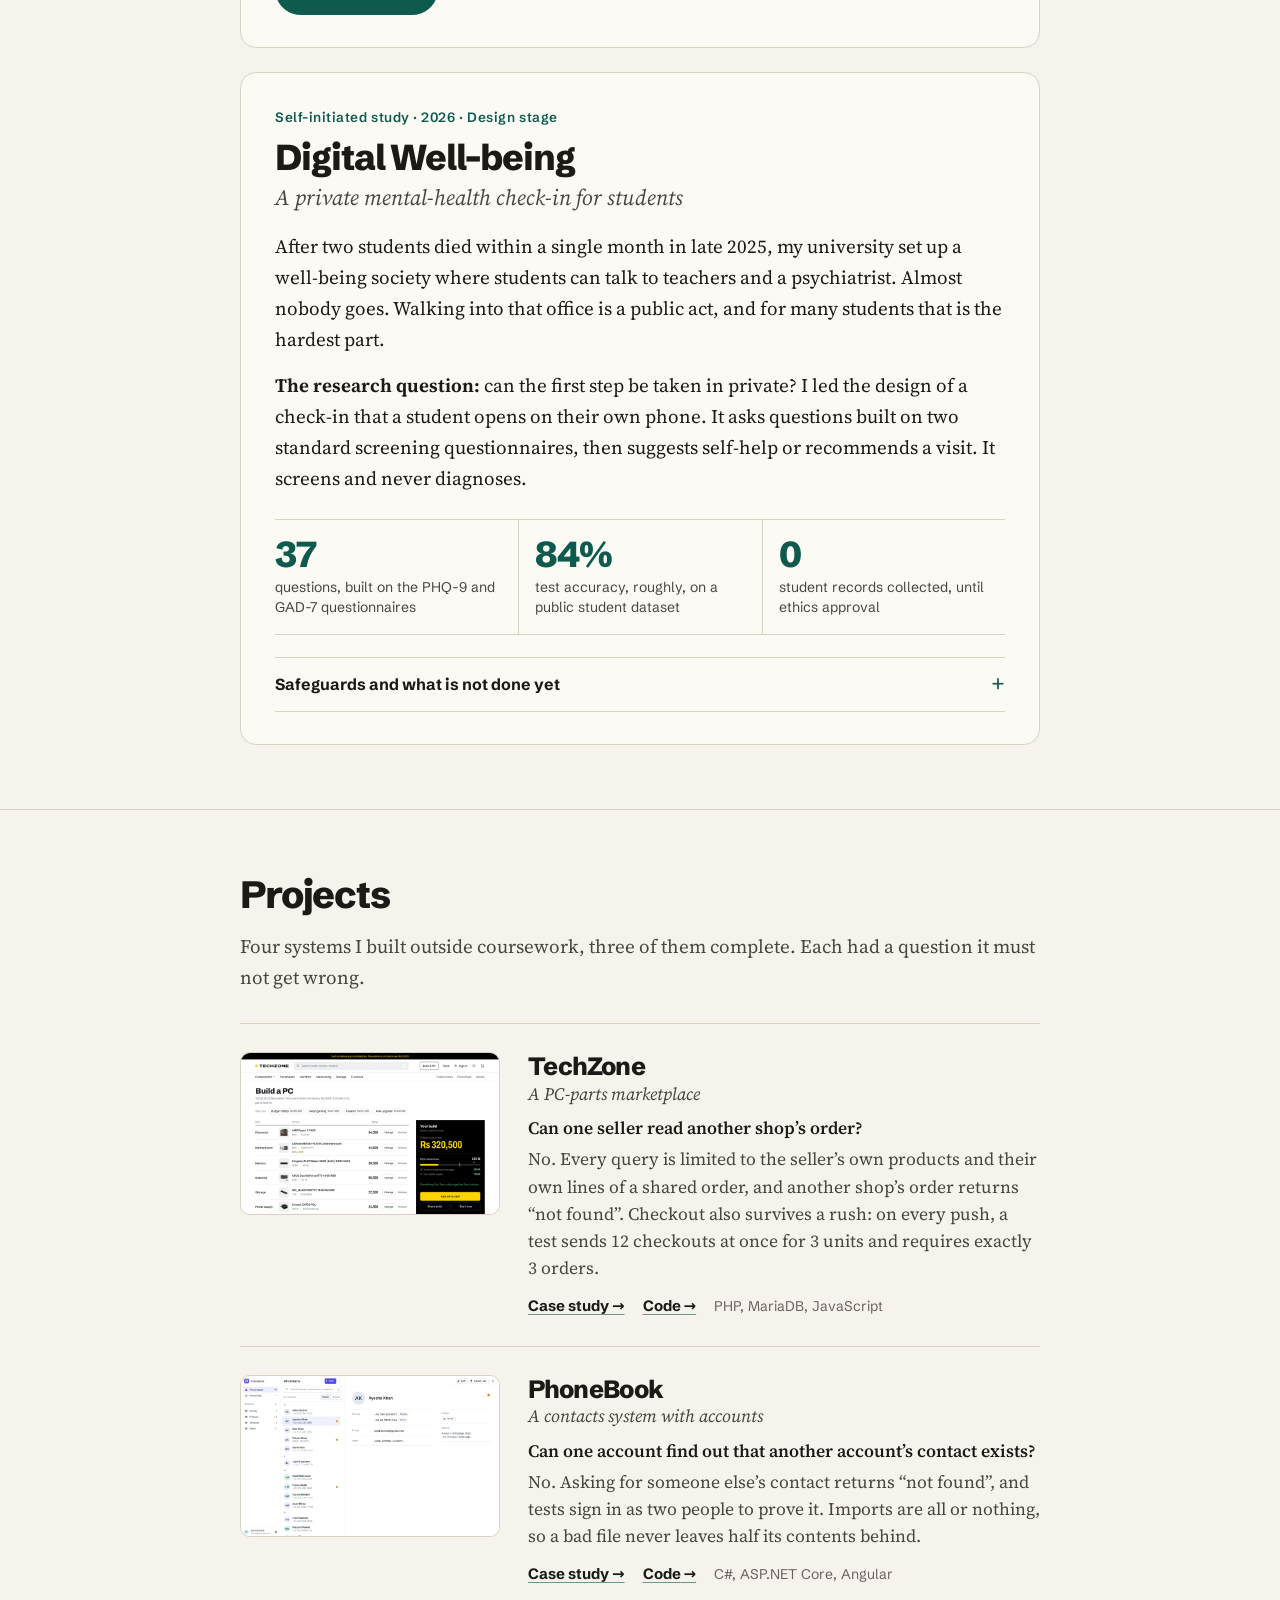
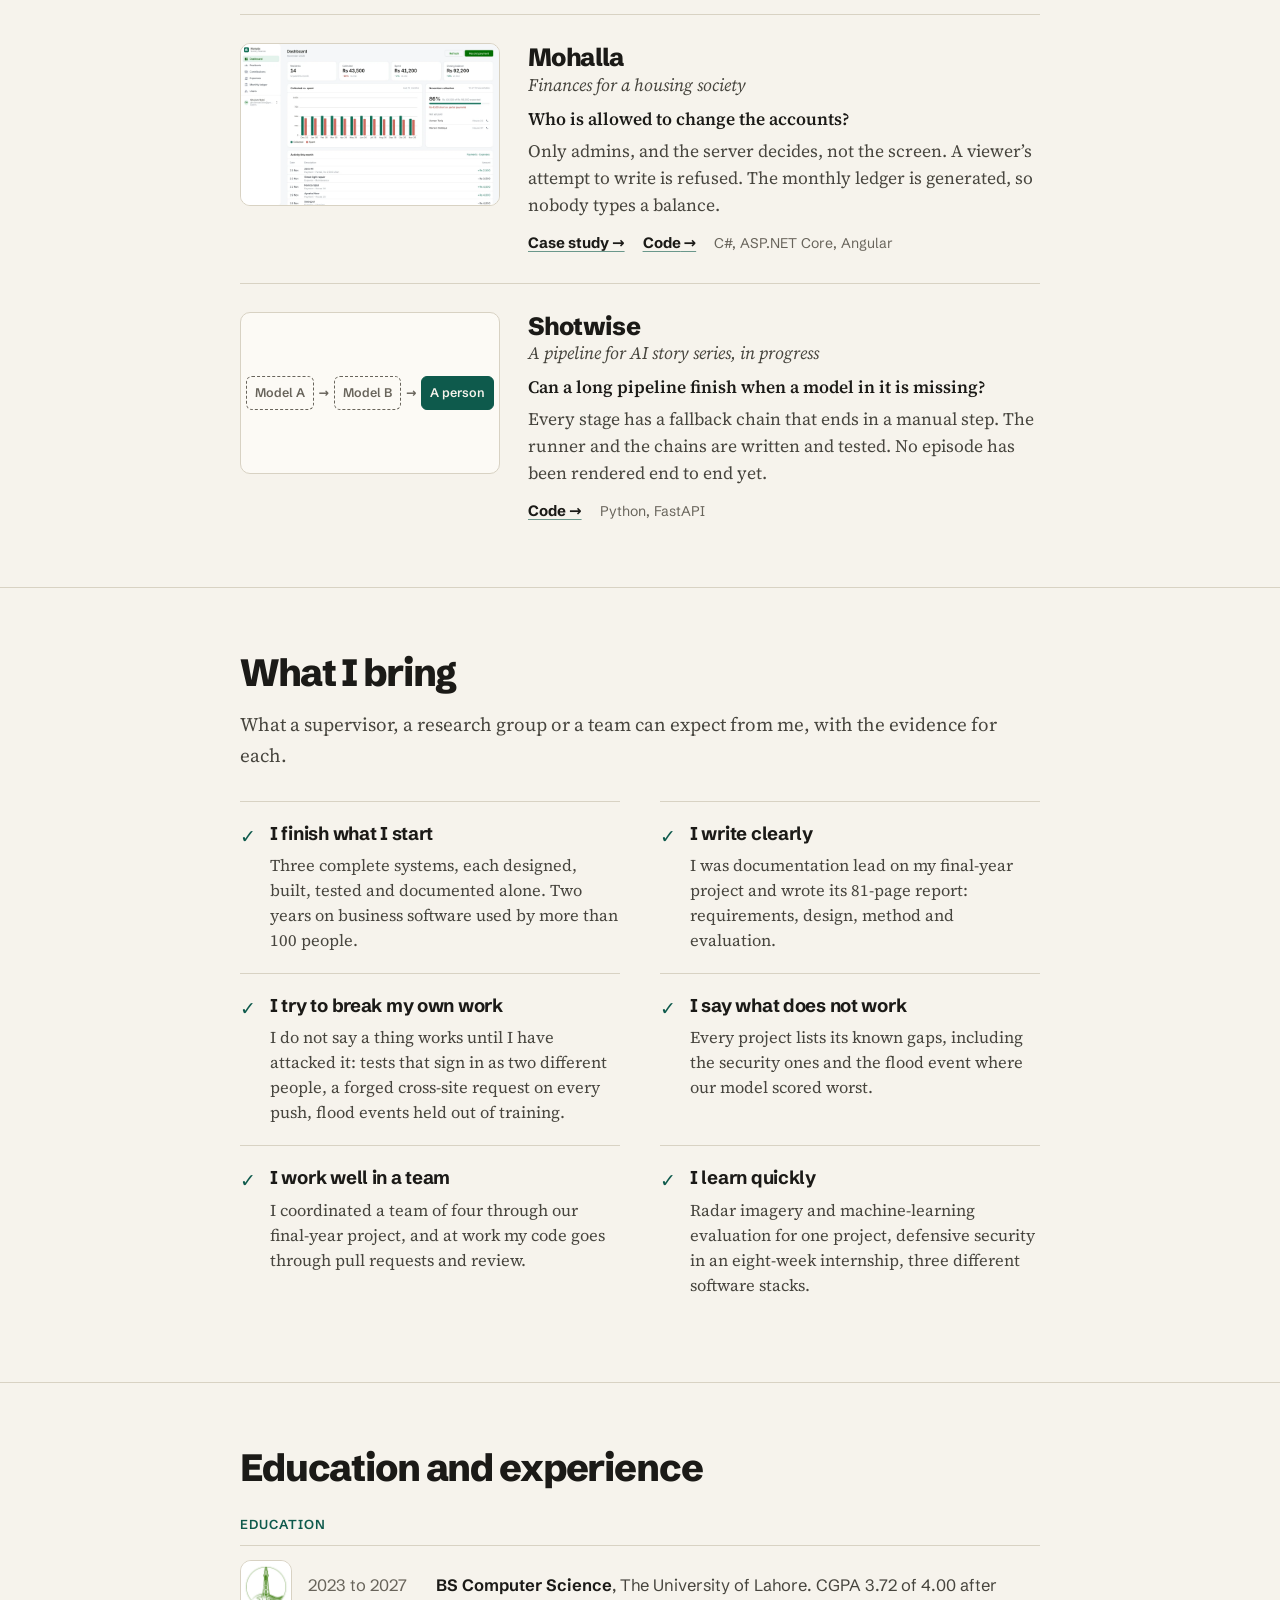
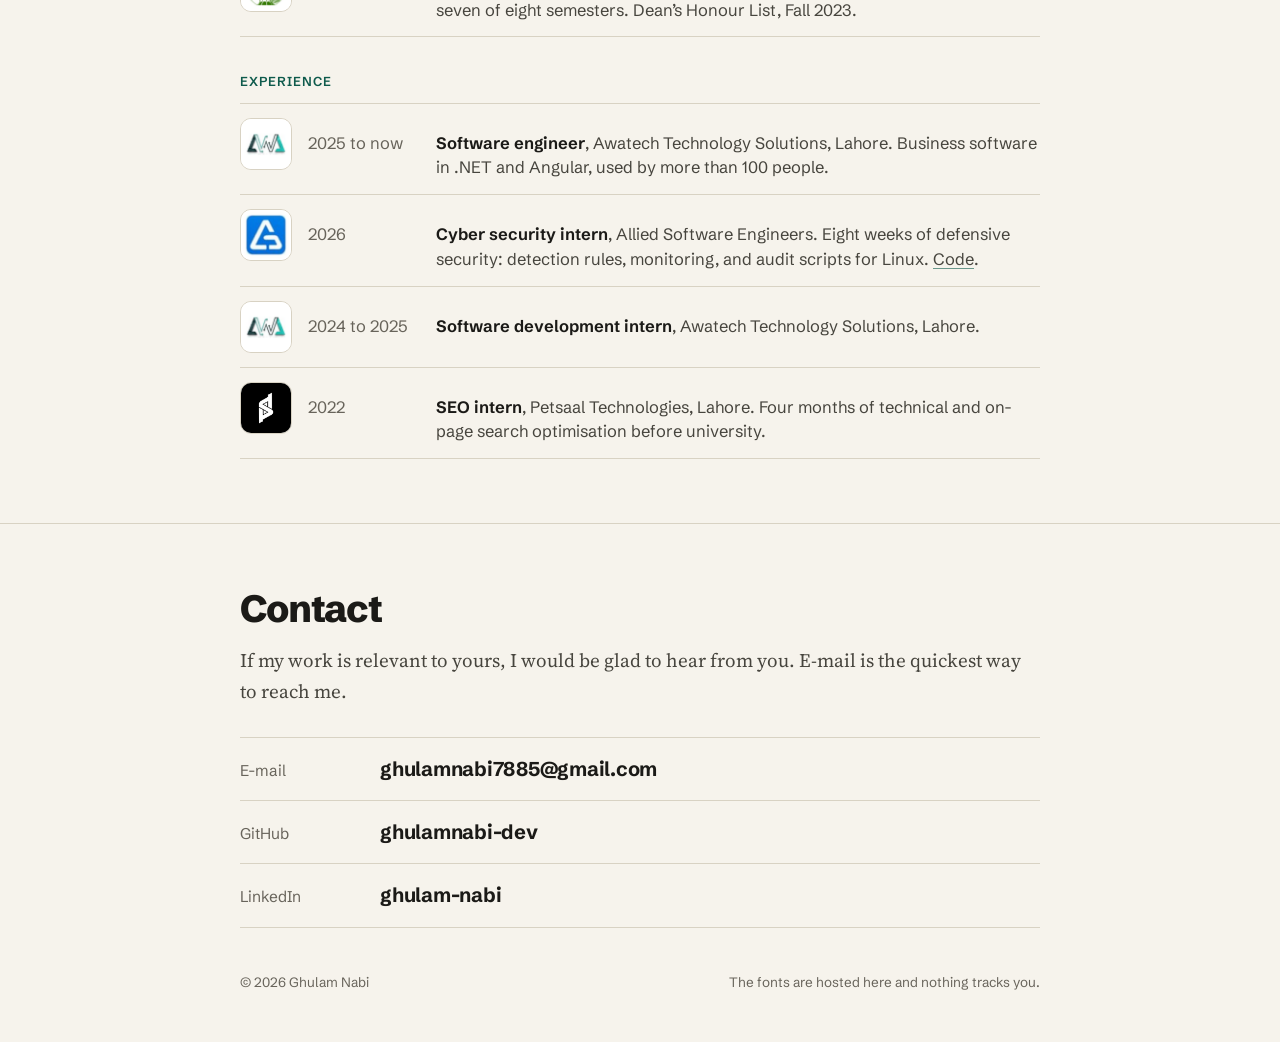
==== commit 8658282f: "Security section: describe the internship scenario as a lab exercise" ====
--- a/index.html
+++ b/index.html
@@ -105,7 +105,7 @@
 
       <article class="proof">
         <h3>Detection rules from a security internship</h3>
-        <p>Eight weeks on the defensive side at Allied Software Engineers. For an attack scenario supplied by the programme, I wrote the rules that find it in the logs.</p>
+        <p>Eight weeks on the defensive side at Allied Software Engineers. For a lab attack scenario, I wrote the rules that find it in the logs.</p>
         <ul>
           <li>Five Sigma rules mapped to MITRE ATT&amp;CK: a phishing macro, credential dumping, persistence, shadow-copy deletion and log clearing.</li>
           <li>Two YARA rules, and the same detections as queries for Microsoft Sentinel and Splunk.</li>
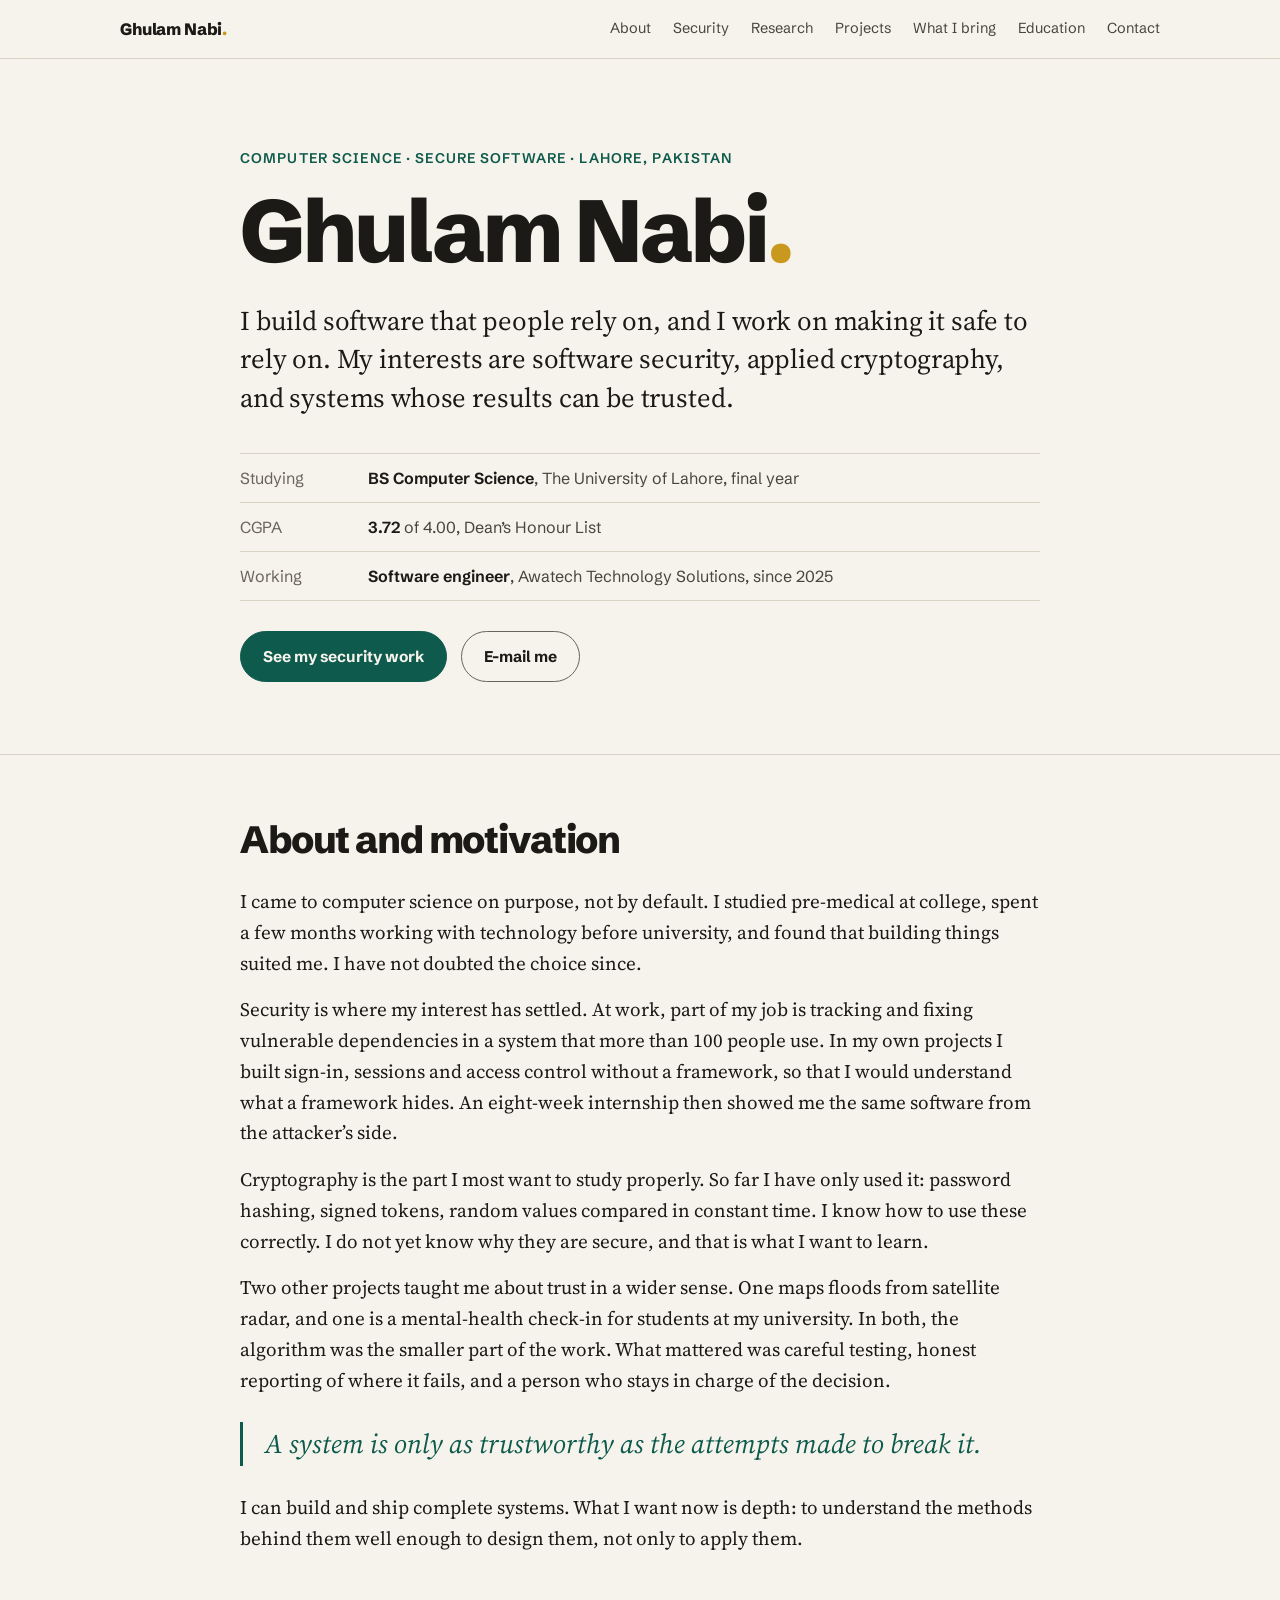
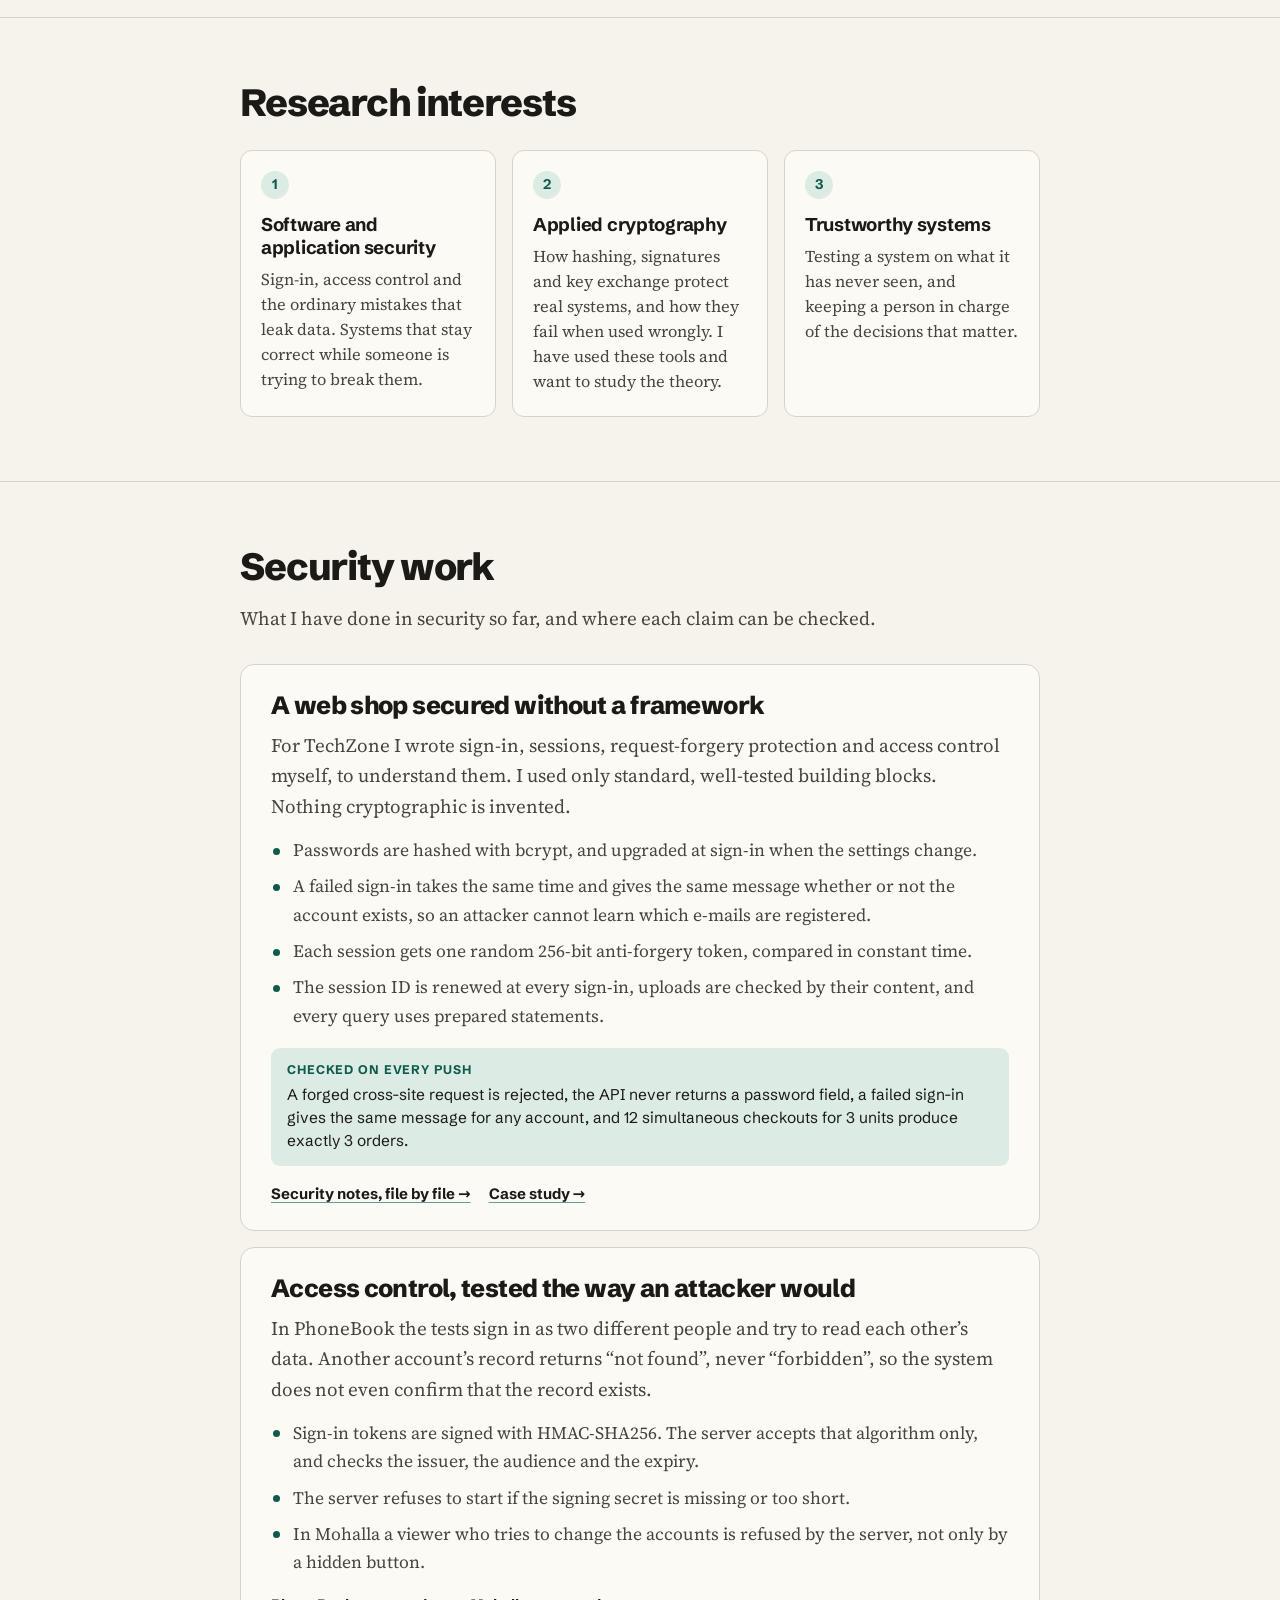
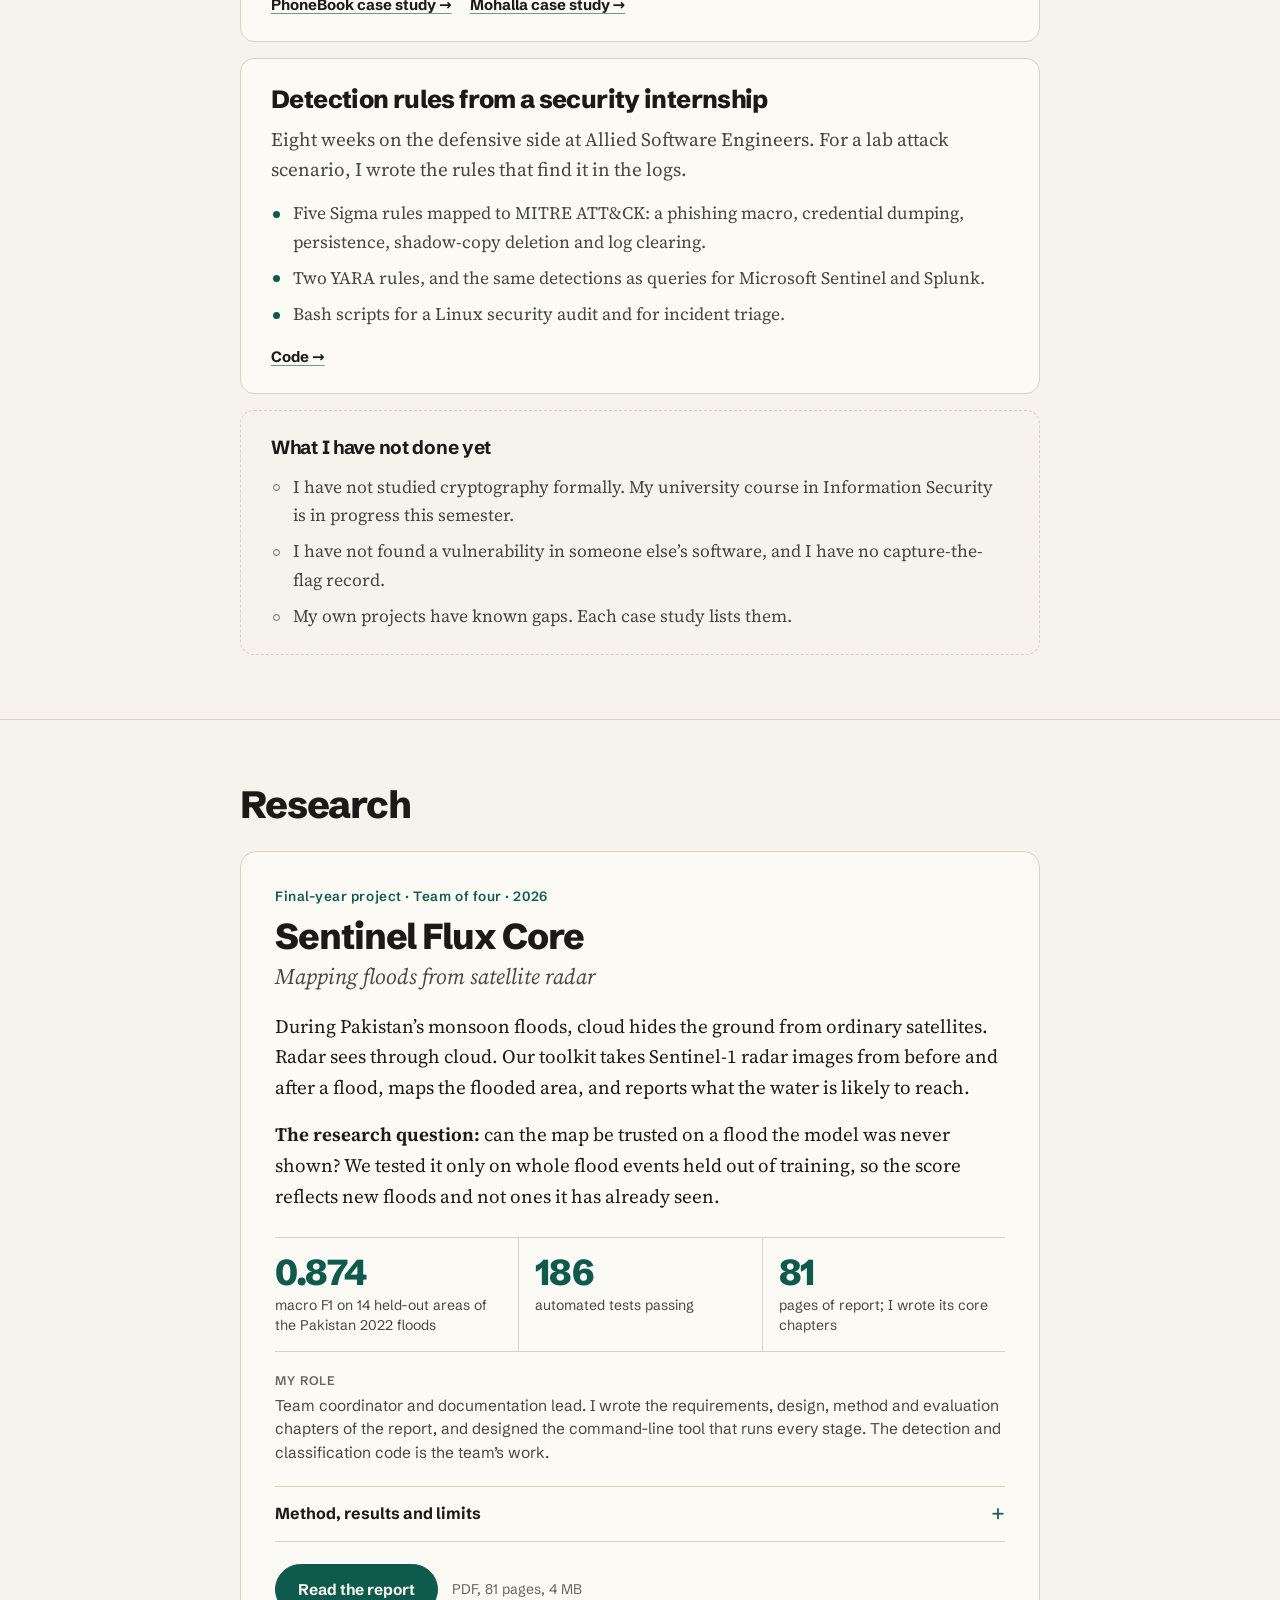
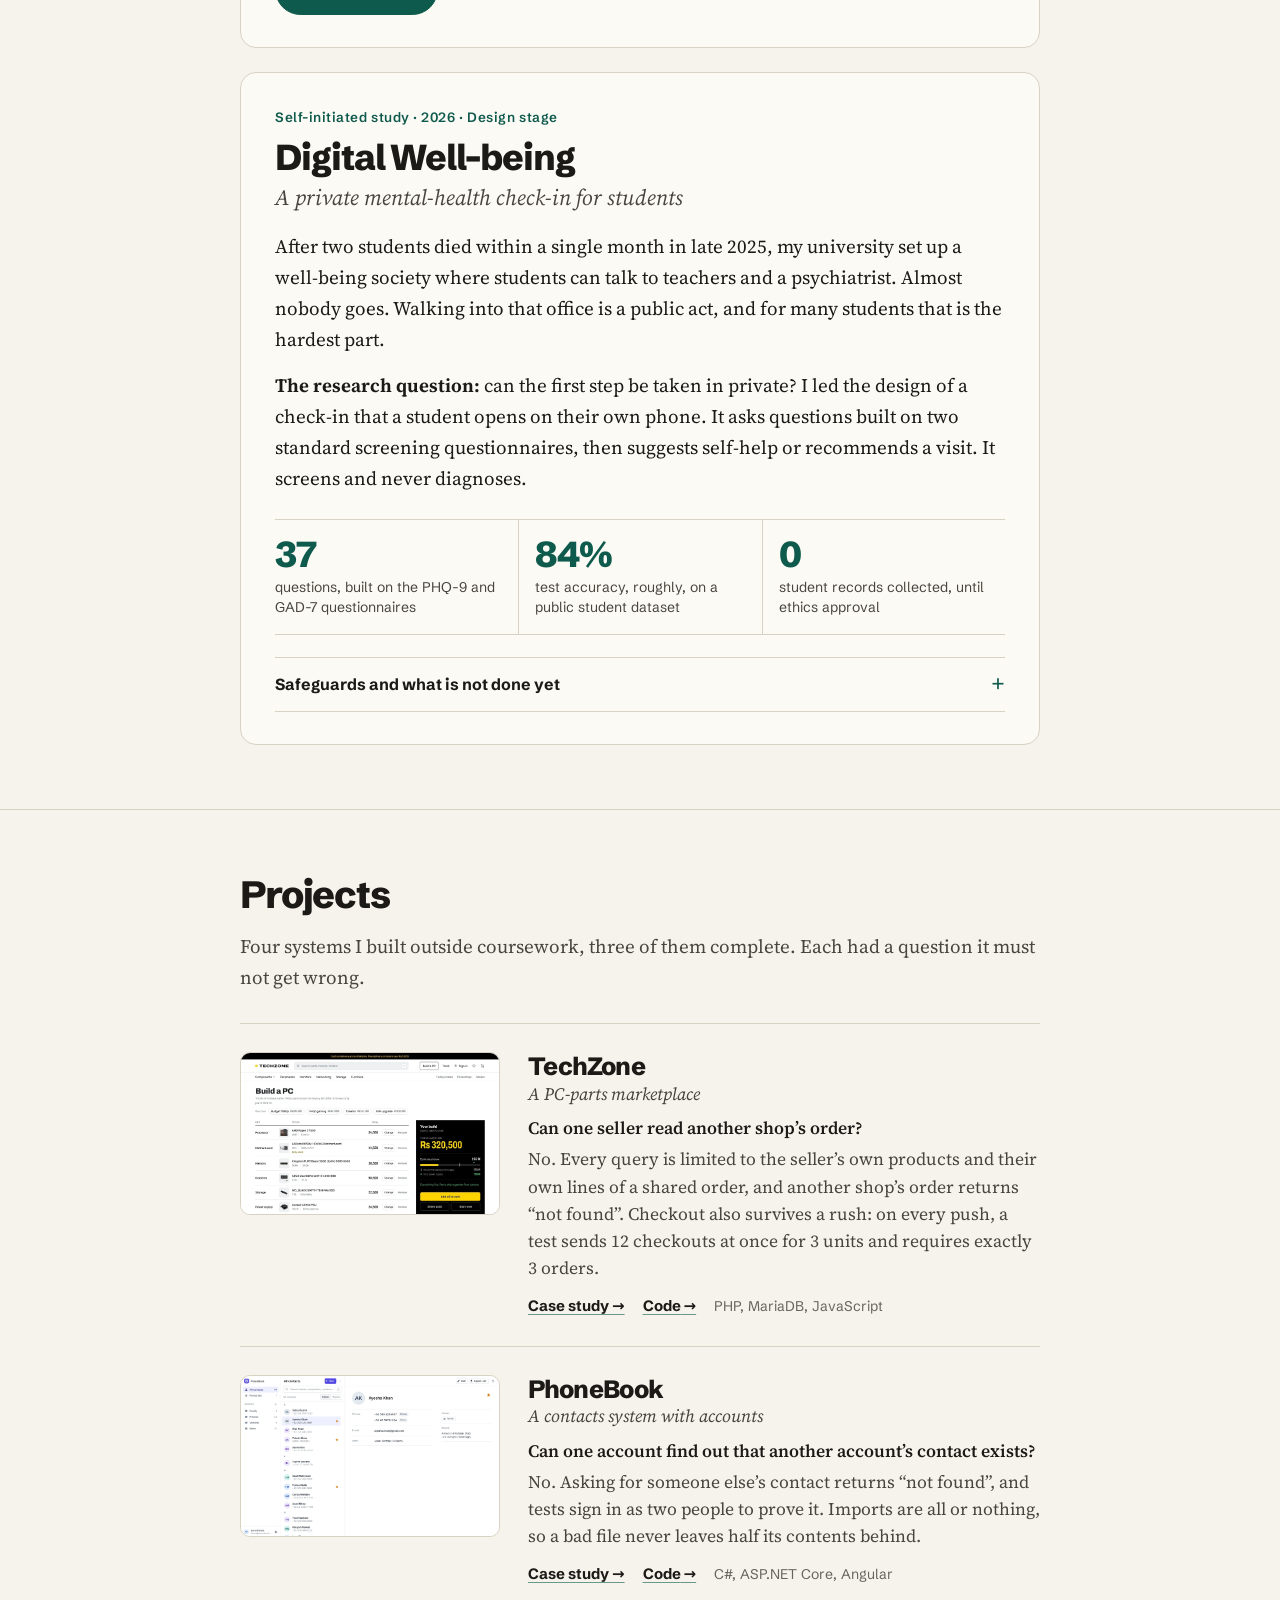
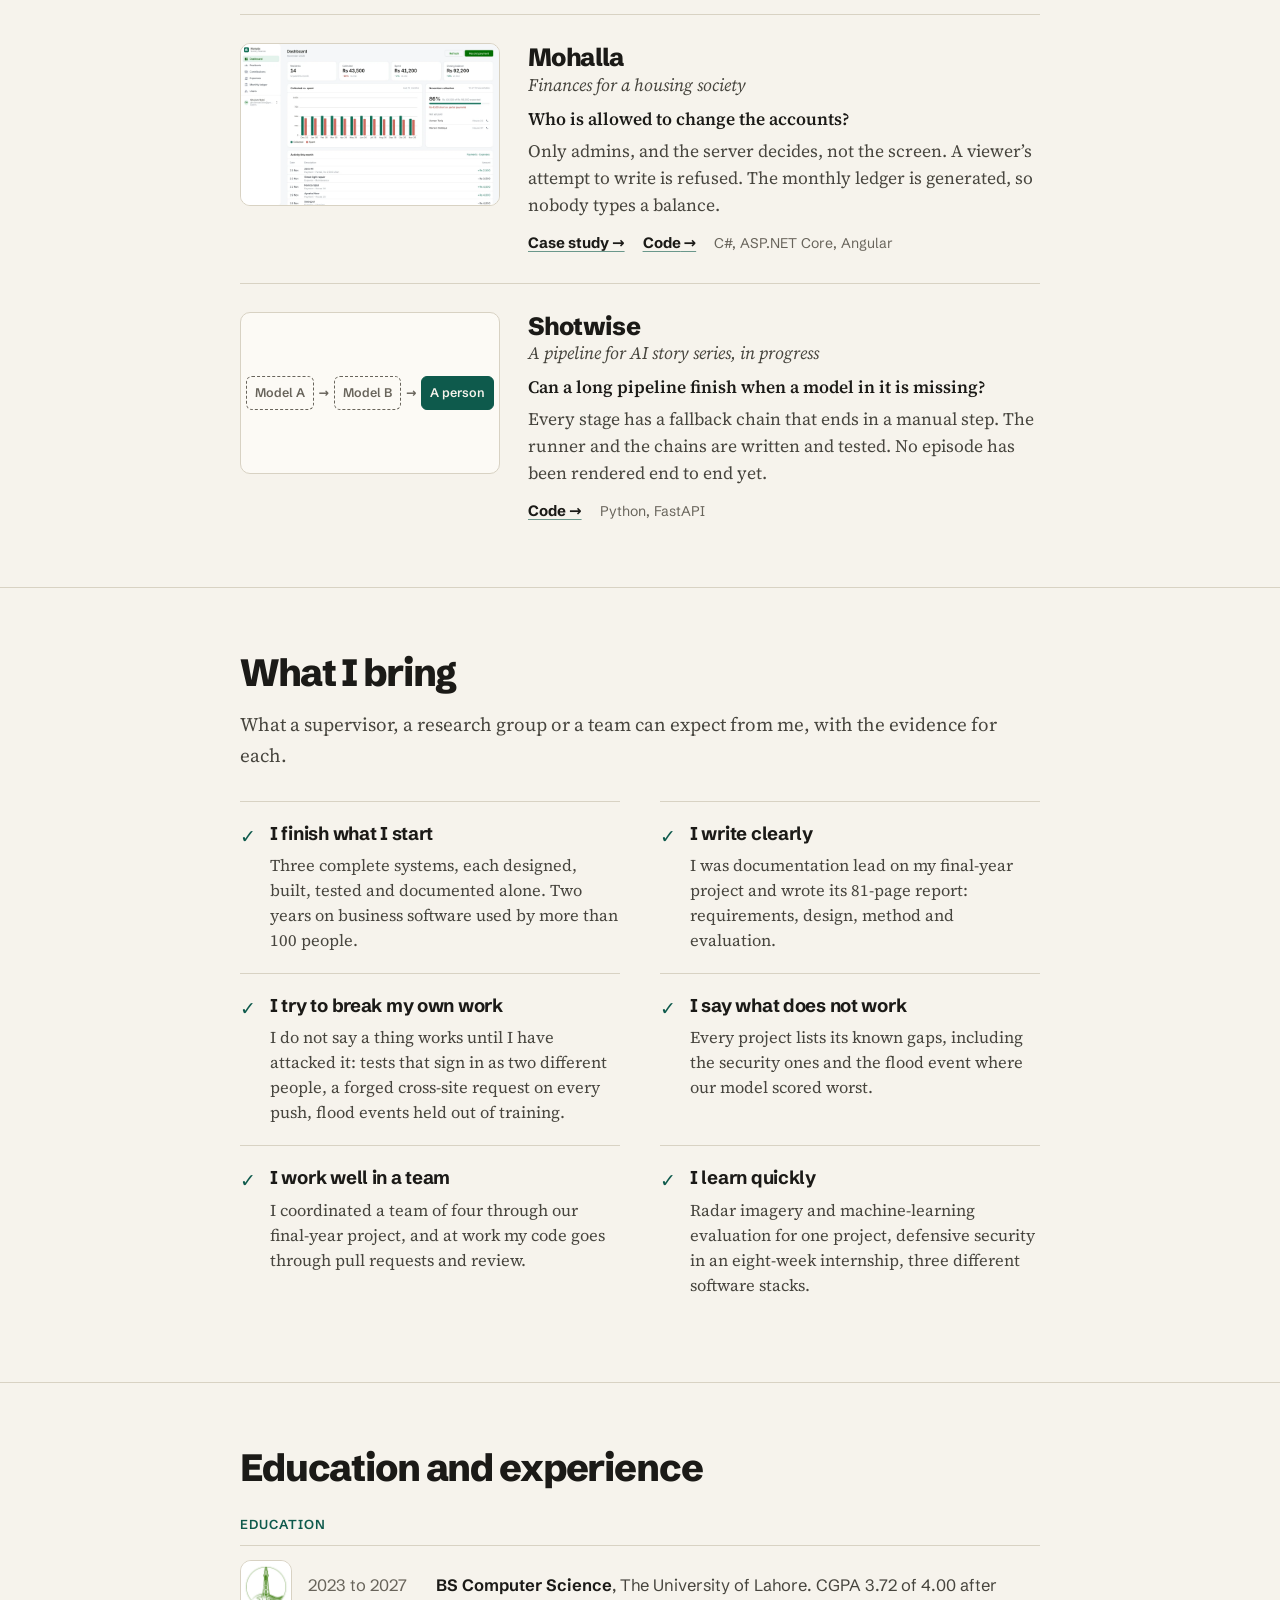
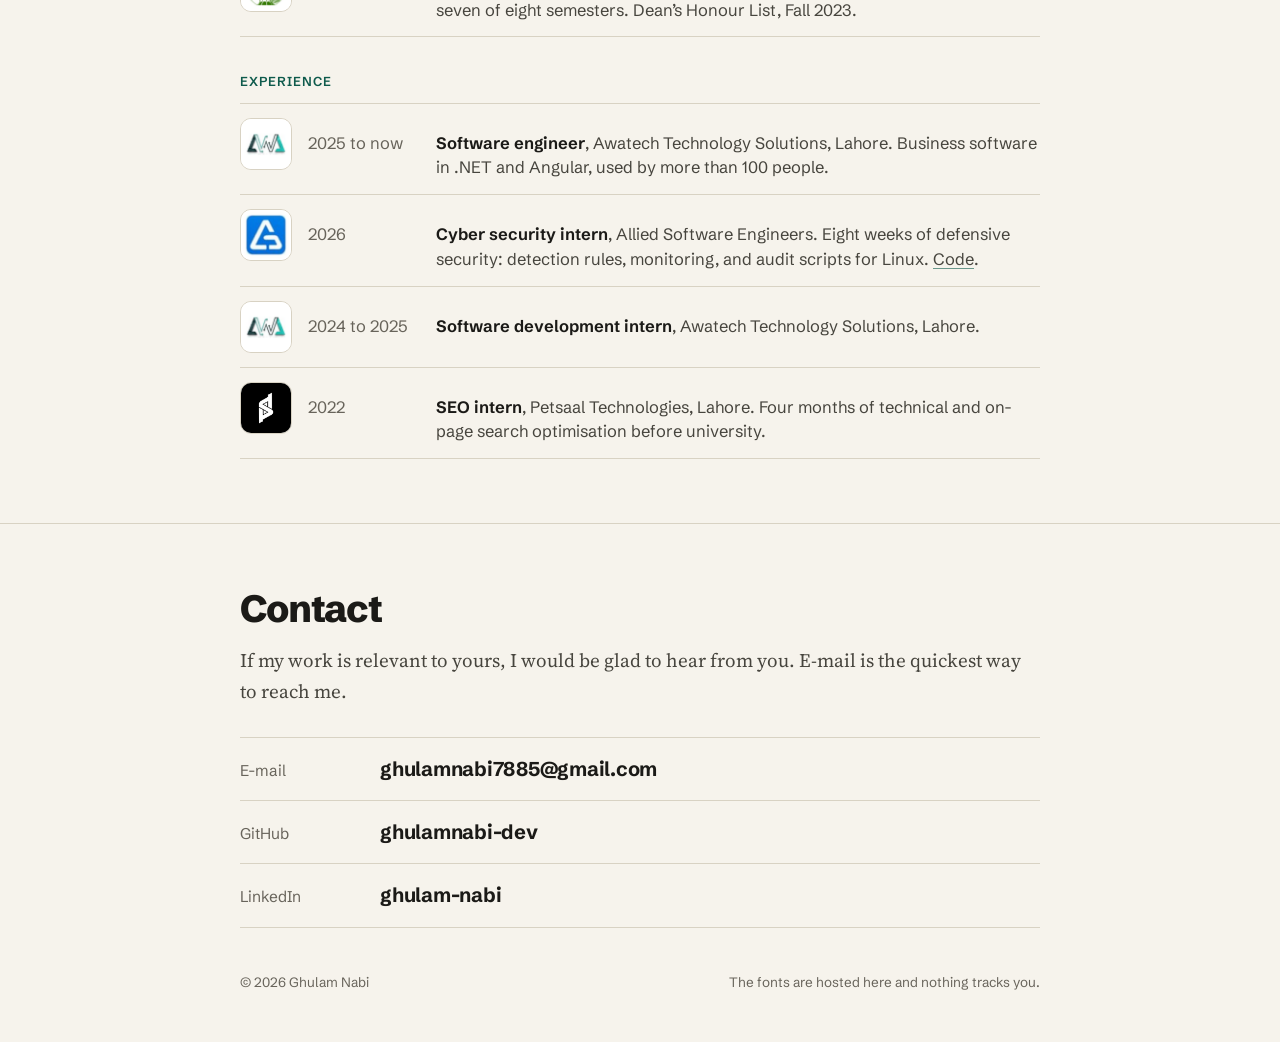
==== commit bb51d9a3: "TechZone screenshots: crop off the storefront footer Four screenshots ended with the demo shop's foo" ====
--- a/index.html
+++ b/index.html
@@ -213,7 +213,7 @@
 
       <ul class="projects">
         <li>
-          <a class="thumb" href="work/techzone/" tabindex="-1" aria-hidden="true"><img src="img/techzone/03-builder.webp" width="1600" height="2054" alt=""></a>
+          <a class="thumb" href="work/techzone/" tabindex="-1" aria-hidden="true"><img src="img/techzone/03-builder.webp" width="1600" height="1264" alt=""></a>
           <div>
             <h3>TechZone <small>A PC-parts marketplace</small></h3>
             <p class="q">Can one seller read another shop’s order?</p>
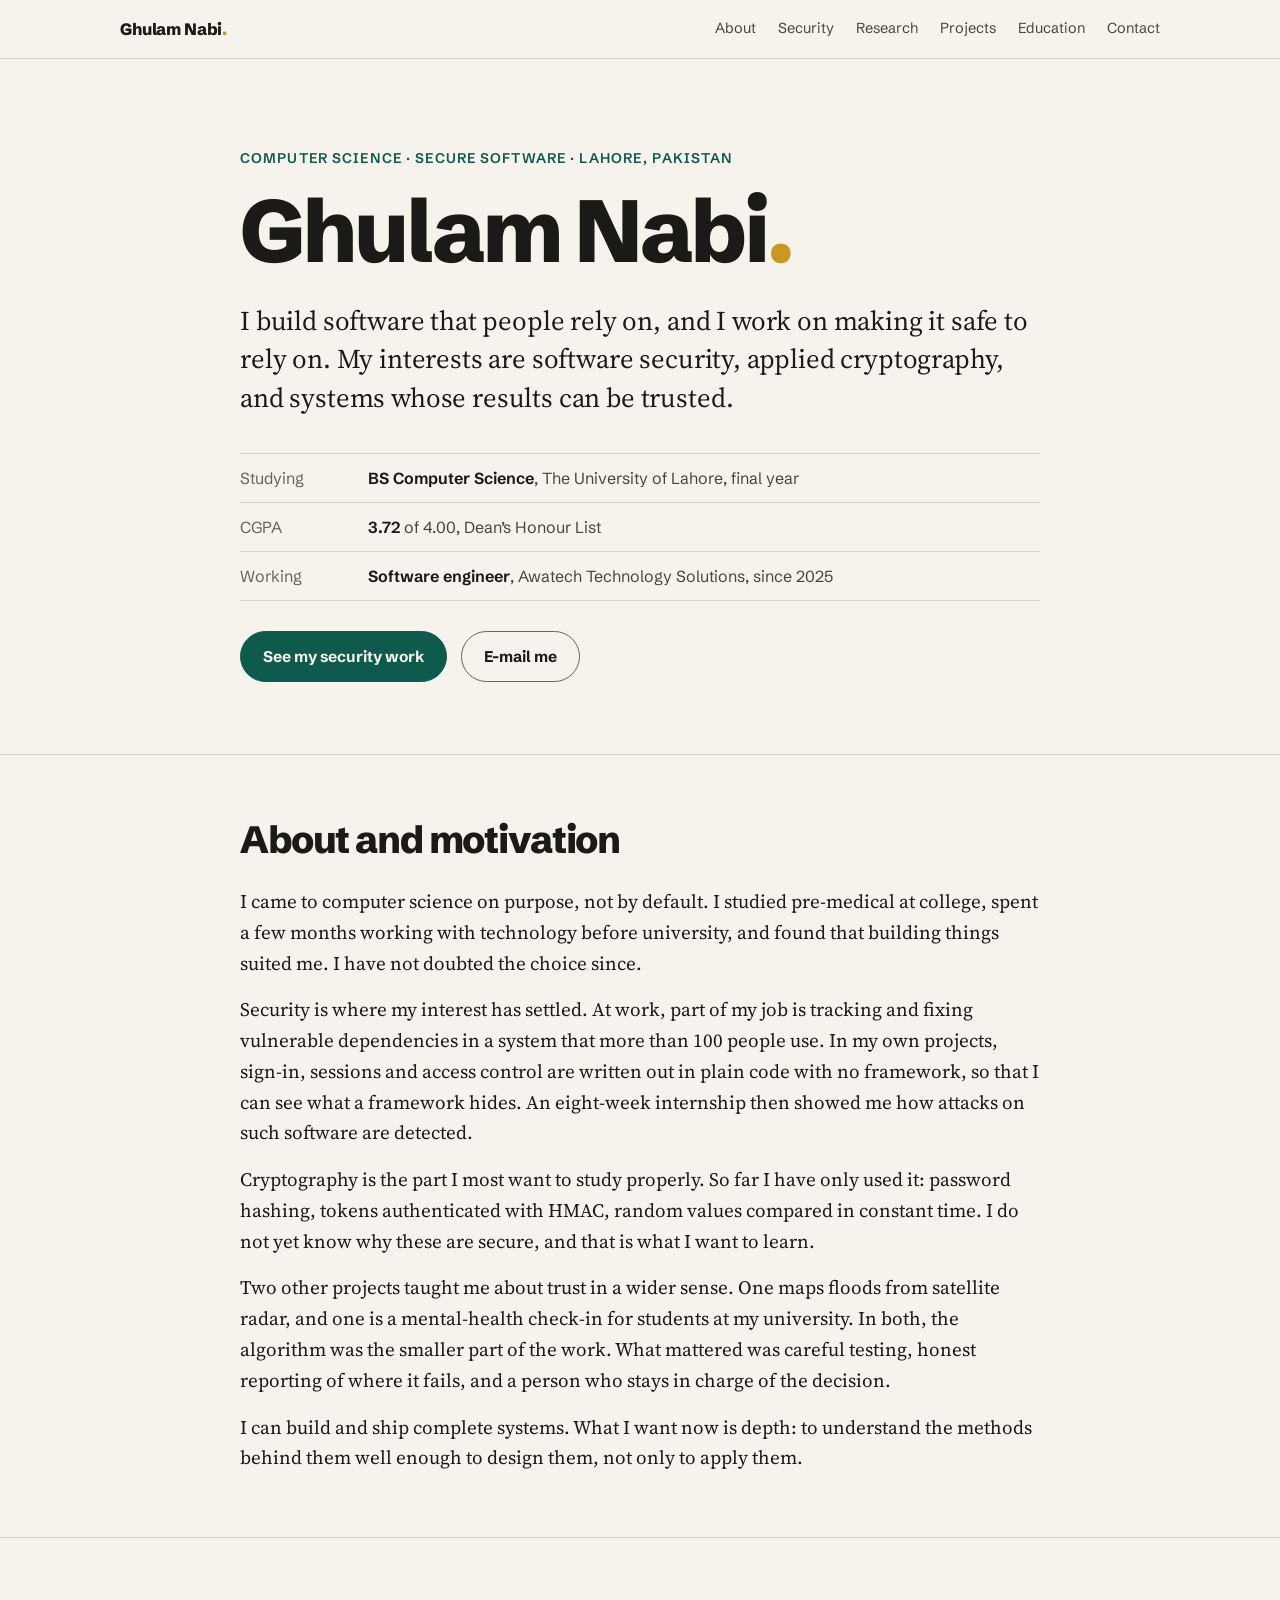
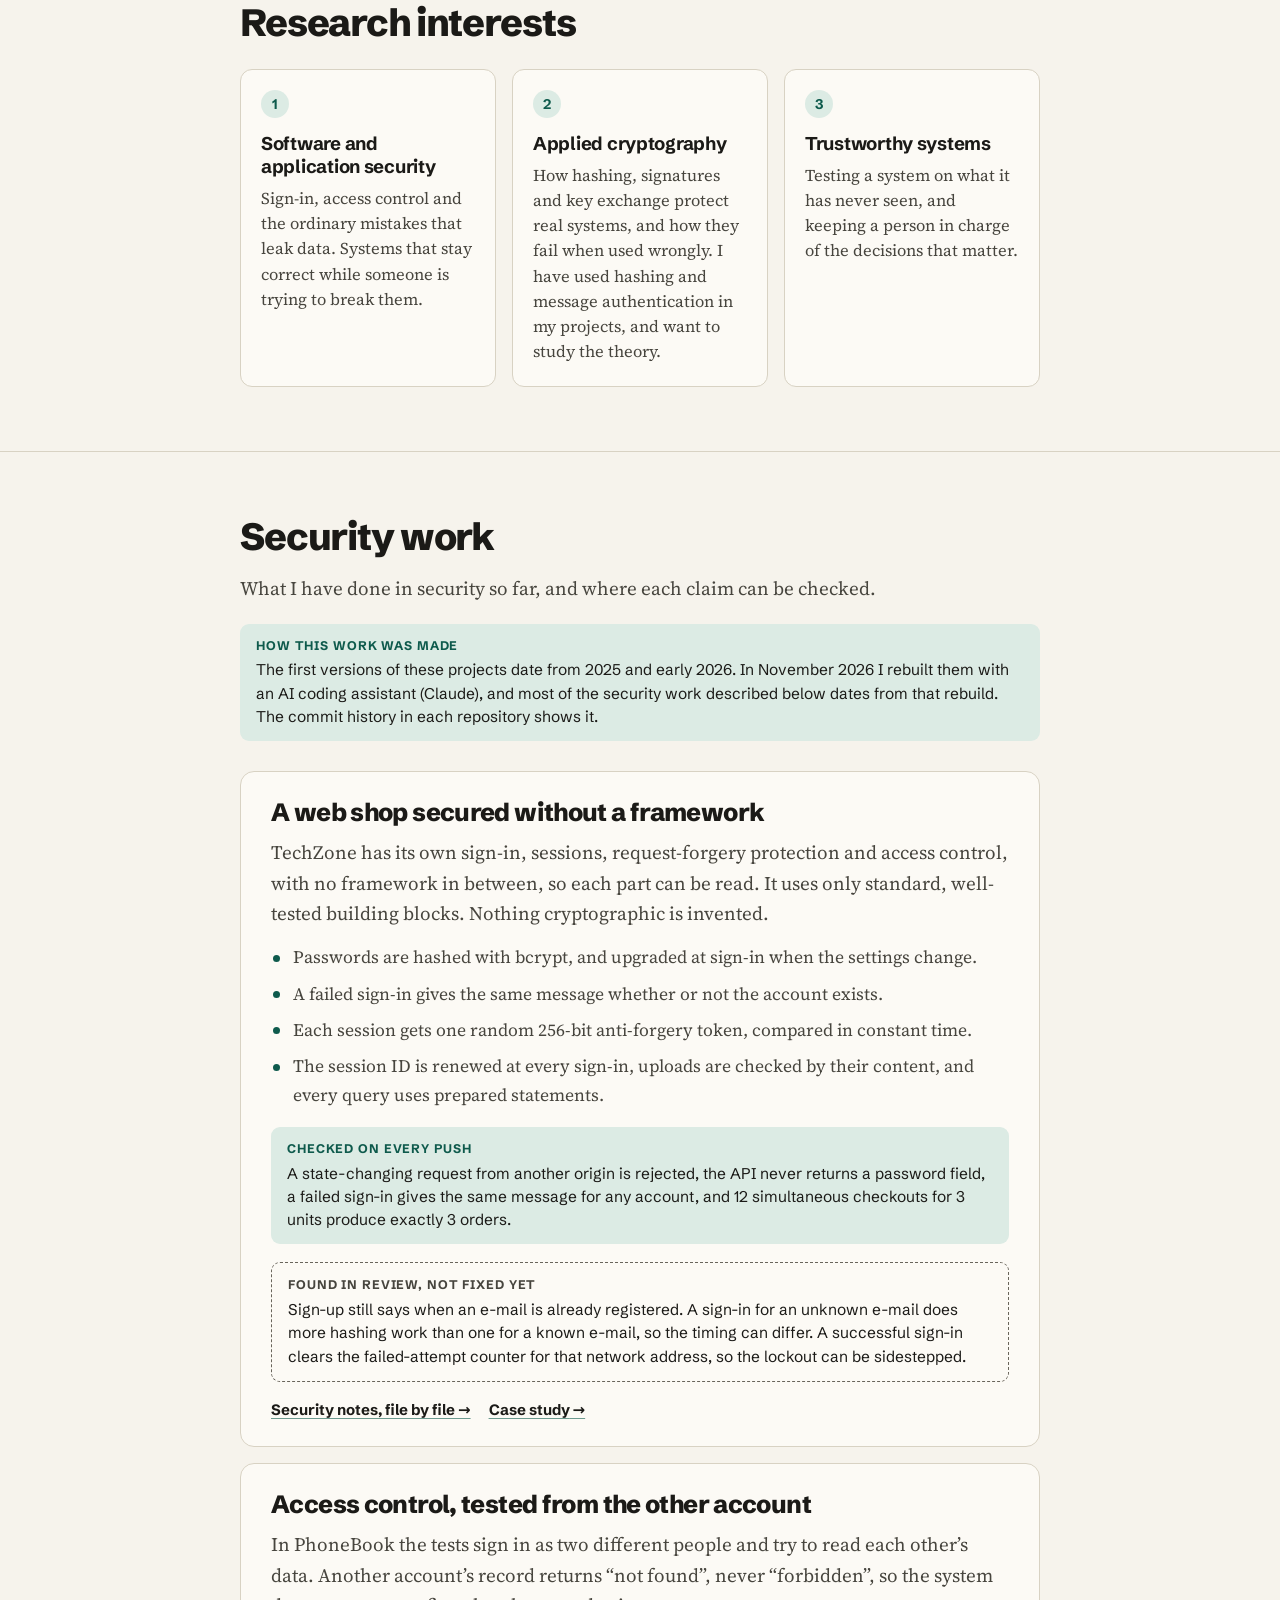
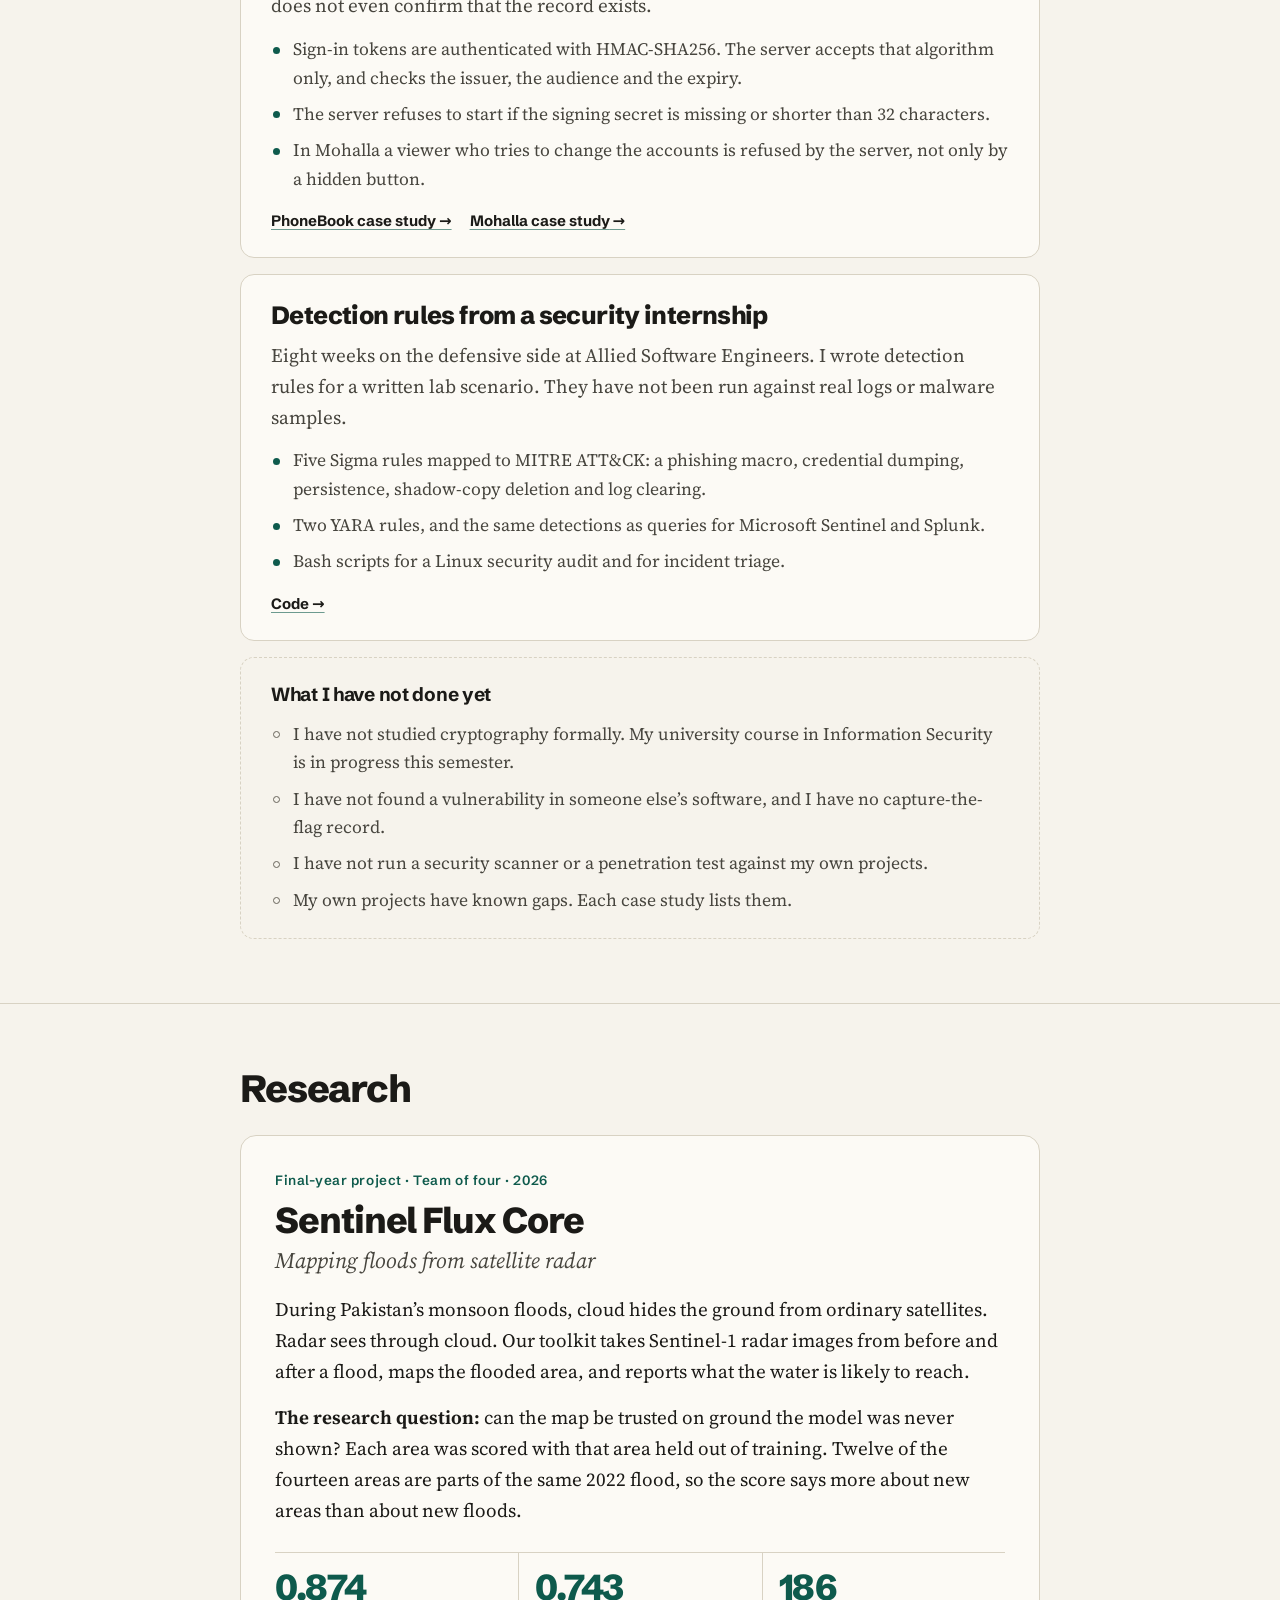
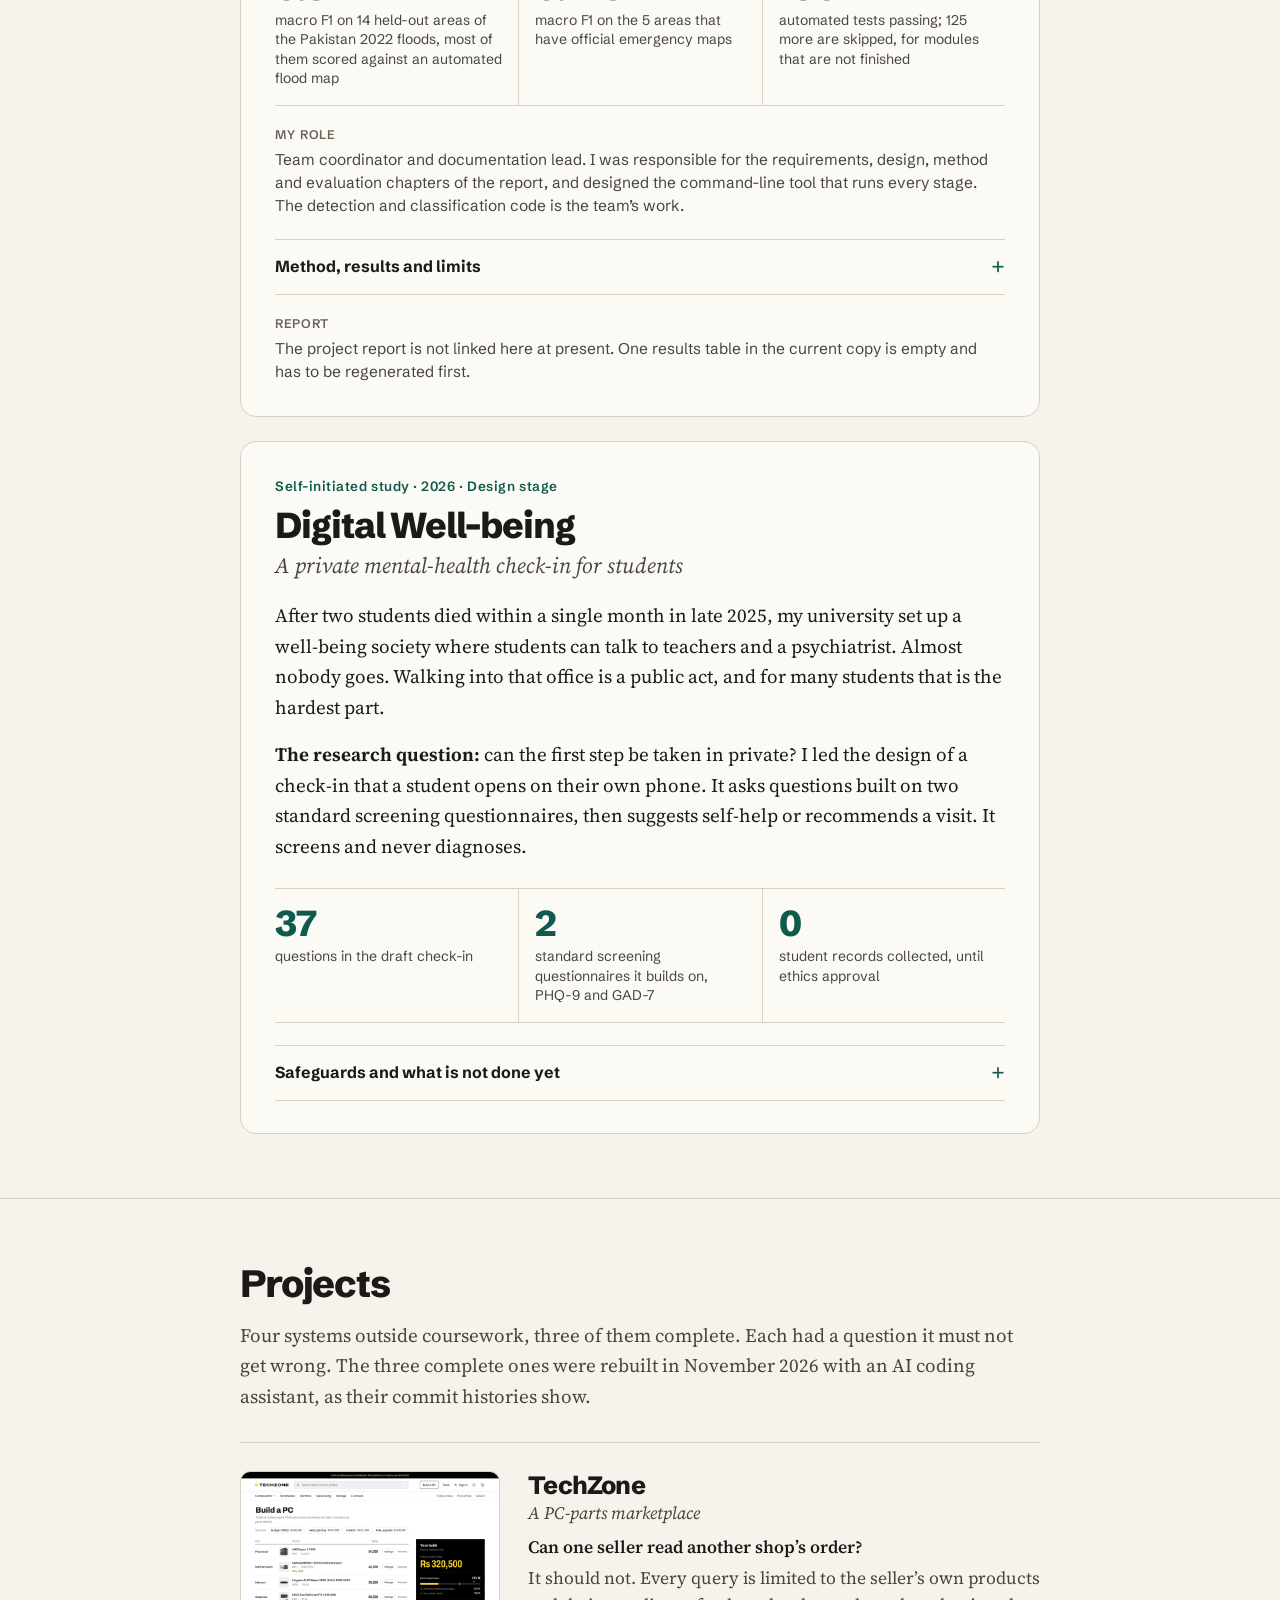
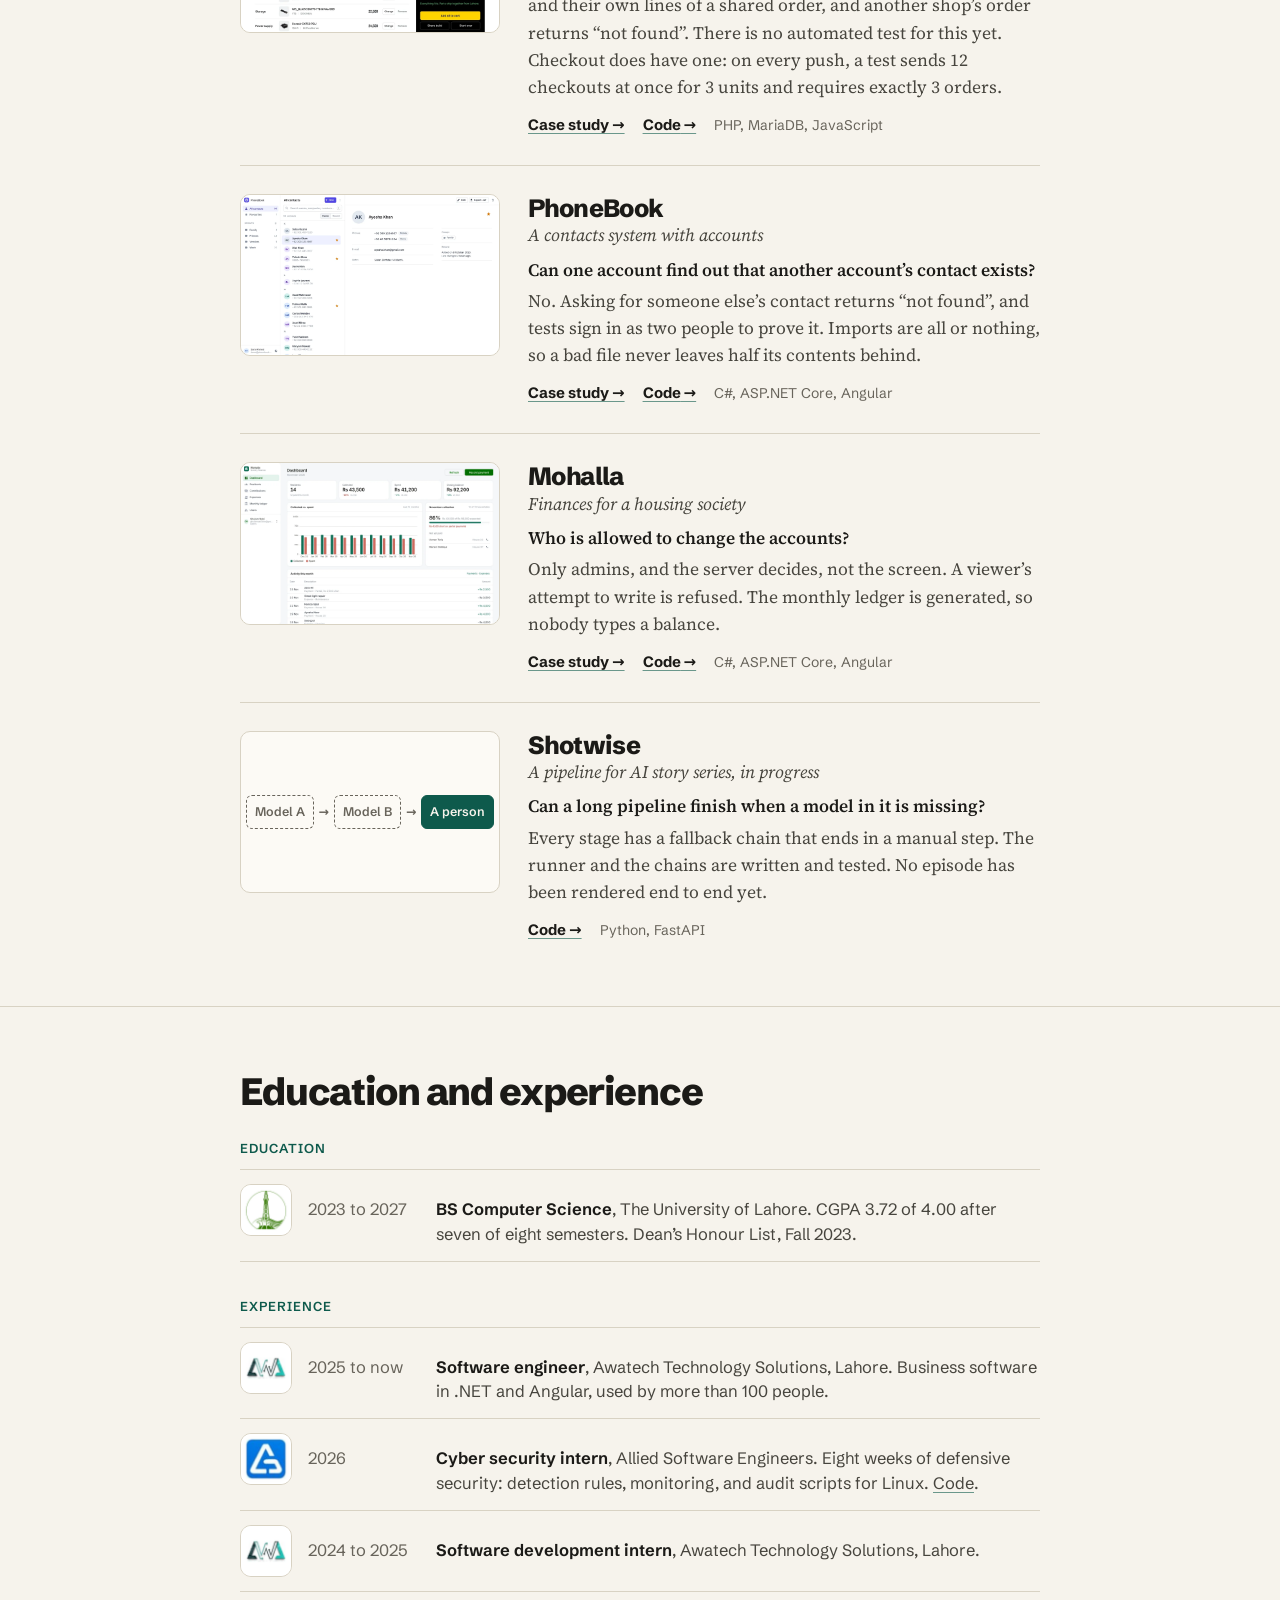
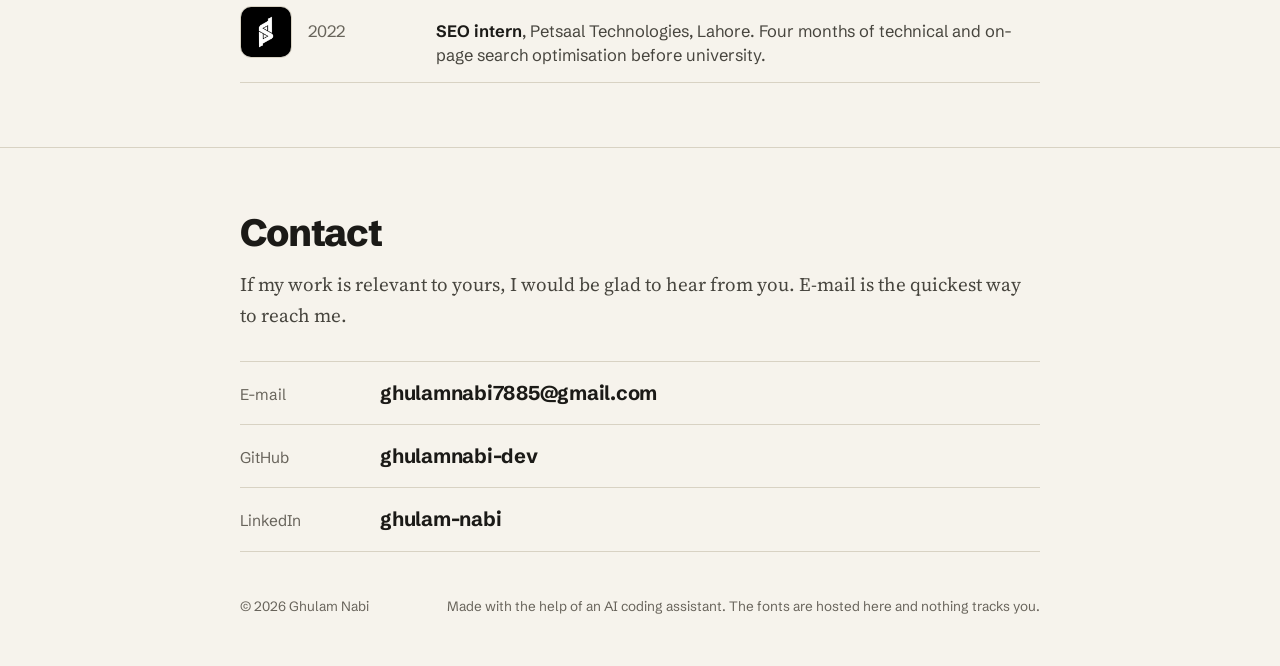
==== commit 3398e4f2: "State how the work was made; correct claims the code and report do not back - Say plainly that the p" ====
--- a/index.html
+++ b/index.html
@@ -26,7 +26,6 @@
       <a href="#security">Security</a>
       <a href="#research">Research</a>
       <a href="#work">Projects</a>
-      <a href="#offer">What I bring</a>
       <a href="#record">Education</a>
       <a href="#contact">Contact</a>
     </nav>
@@ -54,10 +53,9 @@
       <h2 id="about-title">About and motivation</h2>
       <div class="prose">
         <p>I came to computer science on purpose, not by default. I studied pre-medical at college, spent a few months working with technology before university, and found that building things suited me. I have not doubted the choice since.</p>
-        <p>Security is where my interest has settled. At work, part of my job is tracking and fixing vulnerable dependencies in a system that more than 100 people use. In my own projects I built sign-in, sessions and access control without a framework, so that I would understand what a framework hides. An eight-week internship then showed me the same software from the attacker’s side.</p>
-        <p>Cryptography is the part I most want to study properly. So far I have only used it: password hashing, signed tokens, random values compared in constant time. I know how to use these correctly. I do not yet know why they are secure, and that is what I want to learn.</p>
+        <p>Security is where my interest has settled. At work, part of my job is tracking and fixing vulnerable dependencies in a system that more than 100 people use. In my own projects, sign-in, sessions and access control are written out in plain code with no framework, so that I can see what a framework hides. An eight-week internship then showed me how attacks on such software are detected.</p>
+        <p>Cryptography is the part I most want to study properly. So far I have only used it: password hashing, tokens authenticated with HMAC, random values compared in constant time. I do not yet know why these are secure, and that is what I want to learn.</p>
         <p>Two other projects taught me about trust in a wider sense. One maps floods from satellite radar, and one is a mental-health check-in for students at my university. In both, the algorithm was the smaller part of the work. What mattered was careful testing, honest reporting of where it fails, and a person who stays in charge of the decision.</p>
-        <blockquote>A system is only as trustworthy as the attempts made to break it.</blockquote>
         <p>I can build and ship complete systems. What I want now is depth: to understand the methods behind them well enough to design them, not only to apply them.</p>
       </div>
     </div>
@@ -68,7 +66,7 @@
       <h2 id="interests-title">Research interests</h2>
       <ol class="three">
         <li><h3>Software and application security</h3><p>Sign-in, access control and the ordinary mistakes that leak data. Systems that stay correct while someone is trying to break them.</p></li>
-        <li><h3>Applied cryptography</h3><p>How hashing, signatures and key exchange protect real systems, and how they fail when used wrongly. I have used these tools and want to study the theory.</p></li>
+        <li><h3>Applied cryptography</h3><p>How hashing, signatures and key exchange protect real systems, and how they fail when used wrongly. I have used hashing and message authentication in my projects, and want to study the theory.</p></li>
         <li><h3>Trustworthy systems</h3><p>Testing a system on what it has never seen, and keeping a person in charge of the decisions that matter.</p></li>
       </ol>
     </div>
@@ -78,26 +76,28 @@
     <div class="wrap">
       <h2 id="security-title">Security work</h2>
       <p class="intro">What I have done in security so far, and where each claim can be checked.</p>
+      <p class="check made"><b>How this work was made</b> The first versions of these projects date from 2025 and early 2026. In November 2026 I rebuilt them with an AI coding assistant (Claude), and most of the security work described below dates from that rebuild. The commit history in each repository shows it.</p>
 
       <article class="proof">
         <h3>A web shop secured without a framework</h3>
-        <p>For TechZone I wrote sign-in, sessions, request-forgery protection and access control myself, to understand them. I used only standard, well-tested building blocks. Nothing cryptographic is invented.</p>
+        <p>TechZone has its own sign-in, sessions, request-forgery protection and access control, with no framework in between, so each part can be read. It uses only standard, well-tested building blocks. Nothing cryptographic is invented.</p>
         <ul>
           <li>Passwords are hashed with bcrypt, and upgraded at sign-in when the settings change.</li>
-          <li>A failed sign-in takes the same time and gives the same message whether or not the account exists, so an attacker cannot learn which e-mails are registered.</li>
+          <li>A failed sign-in gives the same message whether or not the account exists.</li>
           <li>Each session gets one random 256-bit anti-forgery token, compared in constant time.</li>
           <li>The session ID is renewed at every sign-in, uploads are checked by their content, and every query uses prepared statements.</li>
         </ul>
-        <p class="check"><b>Checked on every push</b> A forged cross-site request is rejected, the API never returns a password field, a failed sign-in gives the same message for any account, and 12 simultaneous checkouts for 3 units produce exactly 3 orders.</p>
+        <p class="check"><b>Checked on every push</b> A state-changing request from another origin is rejected, the API never returns a password field, a failed sign-in gives the same message for any account, and 12 simultaneous checkouts for 3 units produce exactly 3 orders.</p>
+        <p class="check check--open"><b>Found in review, not fixed yet</b> Sign-up still says when an e-mail is already registered. A sign-in for an unknown e-mail does more hashing work than one for a known e-mail, so the timing can differ. A successful sign-in clears the failed-attempt counter for that network address, so the lockout can be sidestepped.</p>
         <p class="links"><a href="https://github.com/ghulamnabi-dev/TechZone/blob/main/docs/SECURITY.md">Security notes, file by file</a><a href="work/techzone/">Case study</a></p>
       </article>
 
       <article class="proof">
-        <h3>Access control, tested the way an attacker would</h3>
+        <h3>Access control, tested from the other account</h3>
         <p>In PhoneBook the tests sign in as two different people and try to read each other’s data. Another account’s record returns “not found”, never “forbidden”, so the system does not even confirm that the record exists.</p>
         <ul>
-          <li>Sign-in tokens are signed with HMAC-SHA256. The server accepts that algorithm only, and checks the issuer, the audience and the expiry.</li>
-          <li>The server refuses to start if the signing secret is missing or too short.</li>
+          <li>Sign-in tokens are authenticated with HMAC-SHA256. The server accepts that algorithm only, and checks the issuer, the audience and the expiry.</li>
+          <li>The server refuses to start if the signing secret is missing or shorter than 32 characters.</li>
           <li>In Mohalla a viewer who tries to change the accounts is refused by the server, not only by a hidden button.</li>
         </ul>
         <p class="links"><a href="work/phonebook/">PhoneBook case study</a><a href="work/mohalla/">Mohalla case study</a></p>
@@ -105,7 +105,7 @@
 
       <article class="proof">
         <h3>Detection rules from a security internship</h3>
-        <p>Eight weeks on the defensive side at Allied Software Engineers. For a lab attack scenario, I wrote the rules that find it in the logs.</p>
+        <p>Eight weeks on the defensive side at Allied Software Engineers. I wrote detection rules for a written lab scenario. They have not been run against real logs or malware samples.</p>
         <ul>
           <li>Five Sigma rules mapped to MITRE ATT&amp;CK: a phishing macro, credential dumping, persistence, shadow-copy deletion and log clearing.</li>
           <li>Two YARA rules, and the same detections as queries for Microsoft Sentinel and Splunk.</li>
@@ -119,6 +119,7 @@
         <ul>
           <li>I have not studied cryptography formally. My university course in Information Security is in progress this semester.</li>
           <li>I have not found a vulnerability in someone else’s software, and I have no capture-the-flag record.</li>
+          <li>I have not run a security scanner or a penetration test against my own projects.</li>
           <li>My own projects have known gaps. Each case study lists them.</li>
         </ul>
       </article>
@@ -135,14 +136,14 @@
         <p class="study__sub">Mapping floods from satellite radar</p>
         <div class="prose">
           <p>During Pakistan’s monsoon floods, cloud hides the ground from ordinary satellites. Radar sees through cloud. Our toolkit takes Sentinel-1 radar images from before and after a flood, maps the flooded area, and reports what the water is likely to reach.</p>
-          <p><strong>The research question:</strong> can the map be trusted on a flood the model was never shown? We tested it only on whole flood events held out of training, so the score reflects new floods and not ones it has already seen.</p>
+          <p><strong>The research question:</strong> can the map be trusted on ground the model was never shown? Each area was scored with that area held out of training. Twelve of the fourteen areas are parts of the same 2022 flood, so the score says more about new areas than about new floods.</p>
         </div>
         <dl class="nums">
-          <div><dt>0.874</dt><dd>macro F1 on 14 held-out areas of the Pakistan 2022 floods</dd></div>
-          <div><dt>186</dt><dd>automated tests passing</dd></div>
-          <div><dt>81</dt><dd>pages of report; I wrote its core chapters</dd></div>
+          <div><dt>0.874</dt><dd>macro F1 on 14 held-out areas of the Pakistan 2022 floods, most of them scored against an automated flood map</dd></div>
+          <div><dt>0.743</dt><dd>macro F1 on the 5 areas that have official emergency maps</dd></div>
+          <div><dt>186</dt><dd>automated tests passing; 125 more are skipped, for modules that are not finished</dd></div>
         </dl>
-        <p class="role"><b>My role</b> Team coordinator and documentation lead. I wrote the requirements, design, method and evaluation chapters of the report, and designed the command-line tool that runs every stage. The detection and classification code is the team’s work.</p>
+        <p class="role"><b>My role</b> Team coordinator and documentation lead. I was responsible for the requirements, design, method and evaluation chapters of the report, and designed the command-line tool that runs every stage. The detection and classification code is the team’s work.</p>
         <details>
           <summary>Method, results and limits</summary>
           <div class="more">
@@ -159,18 +160,20 @@
                 <tbody>
                   <tr><th scope="row">Clean held-out benchmark</th><td class="num">14</td><td class="num"><b>0.874</b></td><td class="num">0.803</td></tr>
                   <tr><th scope="row">Harder audit set</th><td class="num">17</td><td class="num"><b>0.854</b></td><td class="num">0.674</td></tr>
+                  <tr><th scope="row">Official emergency maps only</th><td class="num">5</td><td class="num"><b>0.743</b></td><td class="num">not listed</td></tr>
                 </tbody>
               </table>
             </div>
             <h4>Limits</h4>
             <ul>
+              <li>Twelve of the fourteen clean areas are scored against the Global Flood Monitoring product, which is itself an automated map, and the classifier also takes that product as one of its inputs. Against official emergency maps alone the score falls to 0.743.</li>
               <li>One audit event scores 0.674. Finding out why is the next piece of work.</li>
               <li>It maps floods that have happened. It does not predict them.</li>
               <li>It supports a human decision. It is not an automatic warning system.</li>
             </ul>
           </div>
         </details>
-        <p class="actions"><a class="btn" href="sentinel-flux-core-report.pdf">Read the report</a><span>PDF, 81 pages, 4 MB</span></p>
+        <p class="role"><b>Report</b> The project report is not linked here at present. One results table in the current copy is empty and has to be regenerated first.</p>
       </article>
 
       <article class="study">
@@ -182,8 +185,8 @@
           <p><strong>The research question:</strong> can the first step be taken in private? I led the design of a check-in that a student opens on their own phone. It asks questions built on two standard screening questionnaires, then suggests self-help or recommends a visit. It screens and never diagnoses.</p>
         </div>
         <dl class="nums">
-          <div><dt>37</dt><dd>questions, built on the PHQ-9 and GAD-7 questionnaires</dd></div>
-          <div><dt>84%</dt><dd>test accuracy, roughly, on a public student dataset</dd></div>
+          <div><dt>37</dt><dd>questions in the draft check-in</dd></div>
+          <div><dt>2</dt><dd>standard screening questionnaires it builds on, PHQ-9 and GAD-7</dd></div>
           <div><dt>0</dt><dd>student records collected, until ethics approval</dd></div>
         </dl>
         <details>
@@ -191,14 +194,14 @@
           <div class="more">
             <h4>Safeguards</h4>
             <ul>
-              <li>Any sign of suicidal thoughts skips the model and shows crisis help at once.</li>
+              <li>In the design, any sign of suicidal thoughts skips the model and shows crisis help at once.</li>
               <li>No student data is collected before ethics approval.</li>
               <li>A pilot would run under the society’s counsellors.</li>
             </ul>
             <h4>Not done yet</h4>
             <ul>
               <li>The app is not built.</li>
-              <li>The 84% figure comes from a public dataset. It says nothing yet about students at my university.</li>
+              <li>Nothing has been tested with students at my university.</li>
             </ul>
           </div>
         </details>
@@ -209,7 +212,7 @@
   <section id="work" aria-labelledby="work-title">
     <div class="wrap">
       <h2 id="work-title">Projects</h2>
-      <p class="intro">Four systems I built outside coursework, three of them complete. Each had a question it must not get wrong.</p>
+      <p class="intro">Four systems outside coursework, three of them complete. Each had a question it must not get wrong. The three complete ones were rebuilt in November 2026 with an AI coding assistant, as their commit histories show.</p>
 
       <ul class="projects">
         <li>
@@ -217,7 +220,7 @@
           <div>
             <h3>TechZone <small>A PC-parts marketplace</small></h3>
             <p class="q">Can one seller read another shop’s order?</p>
-            <p>No. Every query is limited to the seller’s own products and their own lines of a shared order, and another shop’s order returns “not found”. Checkout also survives a rush: on every push, a test sends 12 checkouts at once for 3 units and requires exactly 3 orders.</p>
+            <p>It should not. Every query is limited to the seller’s own products and their own lines of a shared order, and another shop’s order returns “not found”. There is no automated test for this yet. Checkout does have one: on every push, a test sends 12 checkouts at once for 3 units and requires exactly 3 orders.</p>
             <p class="links"><a href="work/techzone/">Case study</a><a href="https://github.com/ghulamnabi-dev/TechZone">Code</a><span>PHP, MariaDB, JavaScript</span></p>
           </div>
         </li>
@@ -248,21 +251,6 @@
             <p class="links"><a href="https://github.com/ghulamnabi-dev/shotwise">Code</a><span>Python, FastAPI</span></p>
           </div>
         </li>
-      </ul>
-    </div>
-  </section>
-
-  <section id="offer" aria-labelledby="offer-title">
-    <div class="wrap">
-      <h2 id="offer-title">What I bring</h2>
-      <p class="intro">What a supervisor, a research group or a team can expect from me, with the evidence for each.</p>
-      <ul class="offer">
-        <li><h3>I finish what I start</h3><p>Three complete systems, each designed, built, tested and documented alone. Two years on business software used by more than 100 people.</p></li>
-        <li><h3>I write clearly</h3><p>I was documentation lead on my final-year project and wrote its 81-page report: requirements, design, method and evaluation.</p></li>
-        <li><h3>I try to break my own work</h3><p>I do not say a thing works until I have attacked it: tests that sign in as two different people, a forged cross-site request on every push, flood events held out of training.</p></li>
-        <li><h3>I say what does not work</h3><p>Every project lists its known gaps, including the security ones and the flood event where our model scored worst.</p></li>
-        <li><h3>I work well in a team</h3><p>I coordinated a team of four through our final-year project, and at work my code goes through pull requests and review.</p></li>
-        <li><h3>I learn quickly</h3><p>Radar imagery and machine-learning evaluation for one project, defensive security in an eight-week internship, three different software stacks.</p></li>
       </ul>
     </div>
   </section>
@@ -297,7 +285,7 @@
       </ul>
       <footer class="foot">
         <span>© 2026 Ghulam Nabi</span>
-        <span>The fonts are hosted here and nothing tracks you.</span>
+        <span>Made with the help of an AI coding assistant. The fonts are hosted here and nothing tracks you.</span>
       </footer>
     </div>
   </section>
--- a/css/academic.css
+++ b/css/academic.css
@@ -106,6 +106,9 @@
 .check { margin-top: 18px; padding: 13px 16px; border-radius: 9px; background: var(--accent-soft); font-family: var(--sans); font-size: 15.5px; line-height: 1.5; color: var(--ink) !important; }
 .check b { display: block; font-size: 12.5px; letter-spacing: .07em; text-transform: uppercase; color: var(--accent); font-weight: 700; margin-bottom: 3px; }
 .proof .links { margin-top: 16px; }
+.check--open { background: none; border: 1px dashed var(--ink-3); }
+.check--open b { color: var(--ink-2); }
+.check.made { margin: -10px 0 30px; }
 .proof--plain { background: none; border-style: dashed; }
 .proof--plain h3 { font-size: 19px; font-weight: 700; letter-spacing: -.015em; }
 .proof--plain li::before { background: none; border: 1.5px solid var(--ink-3); }
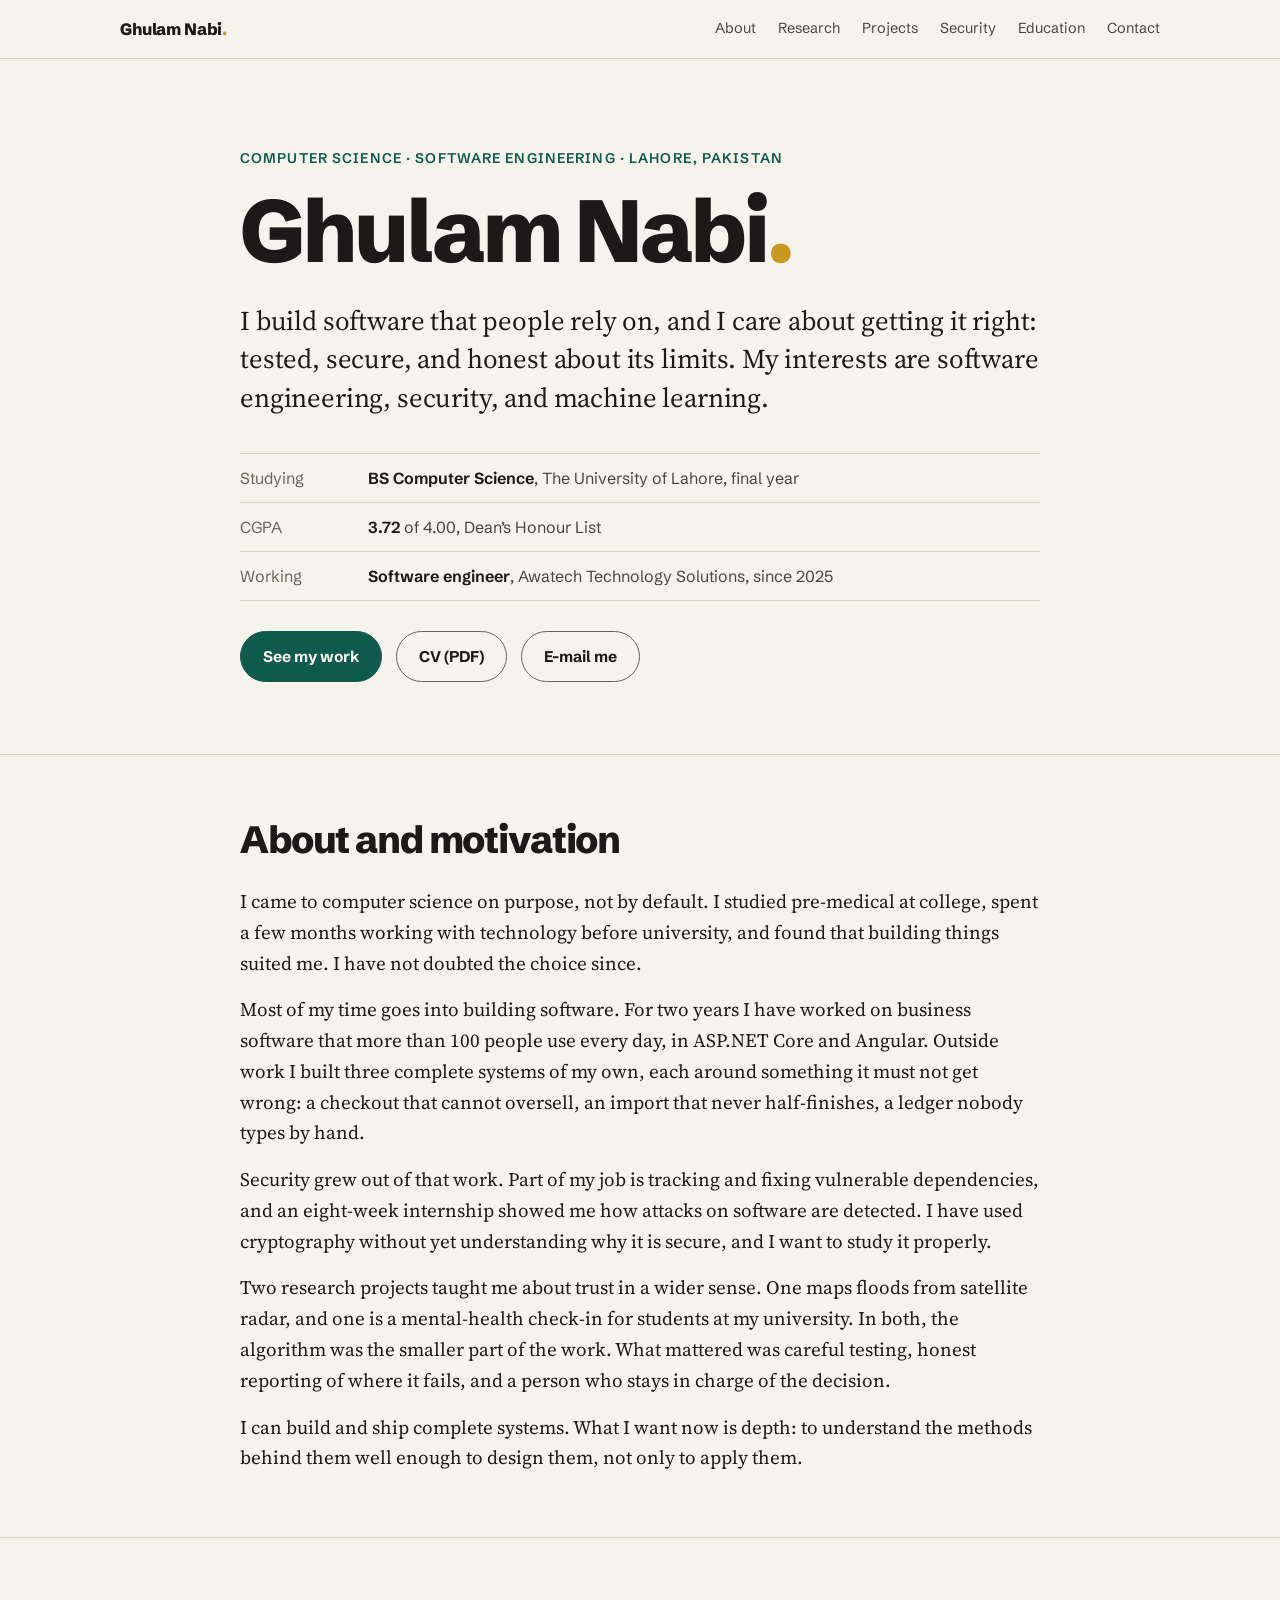
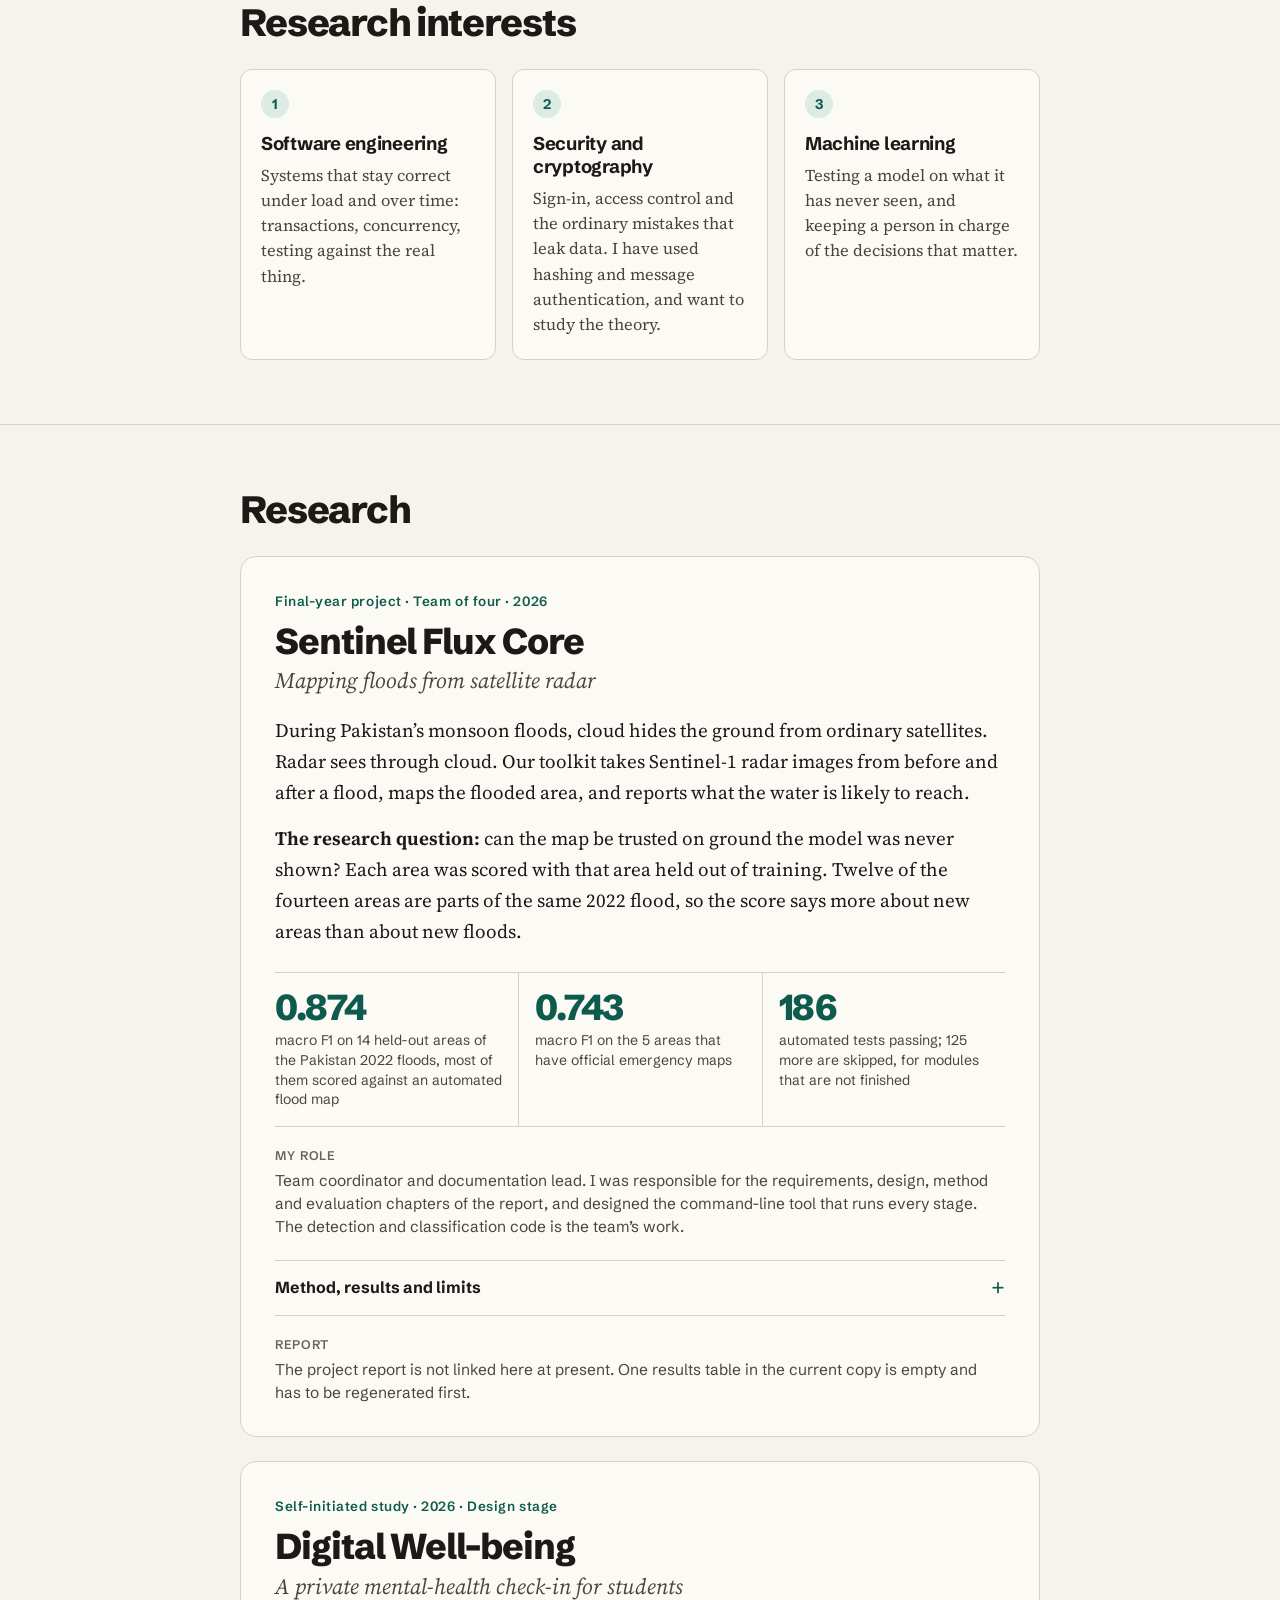
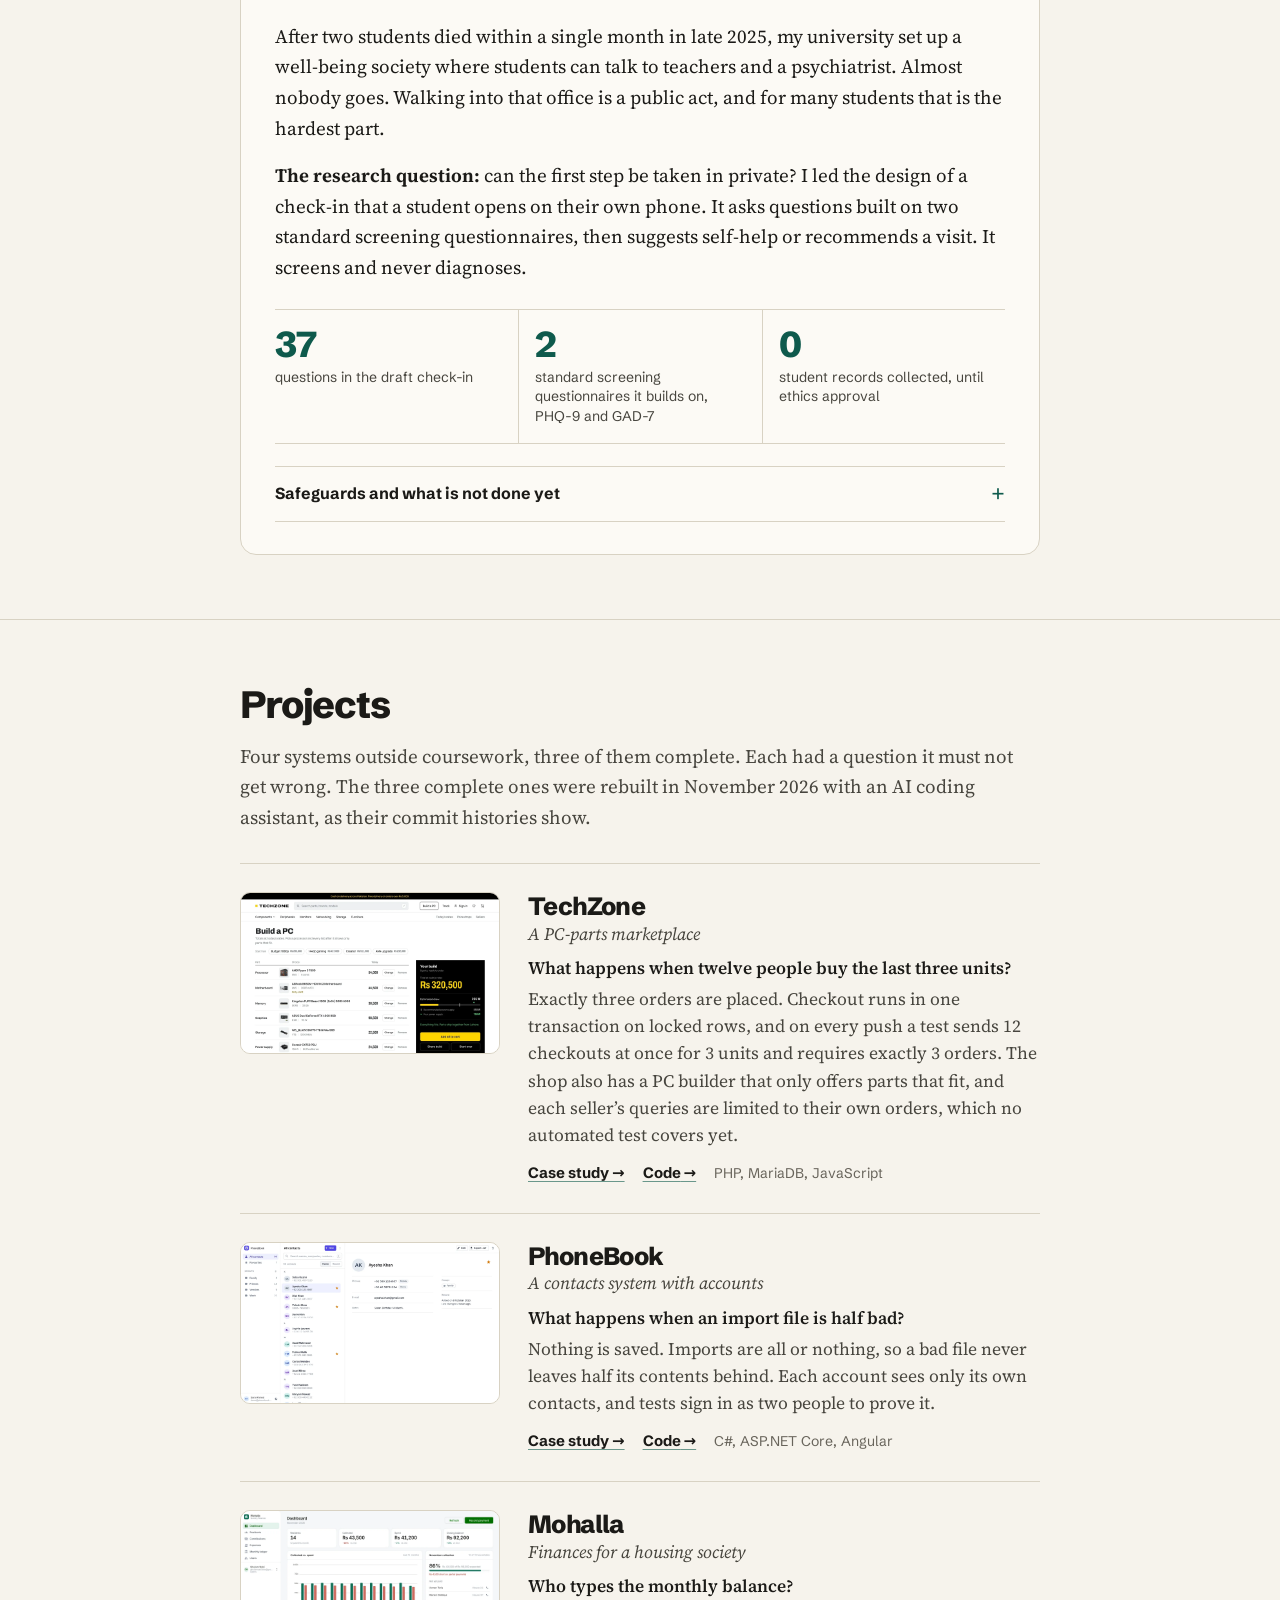
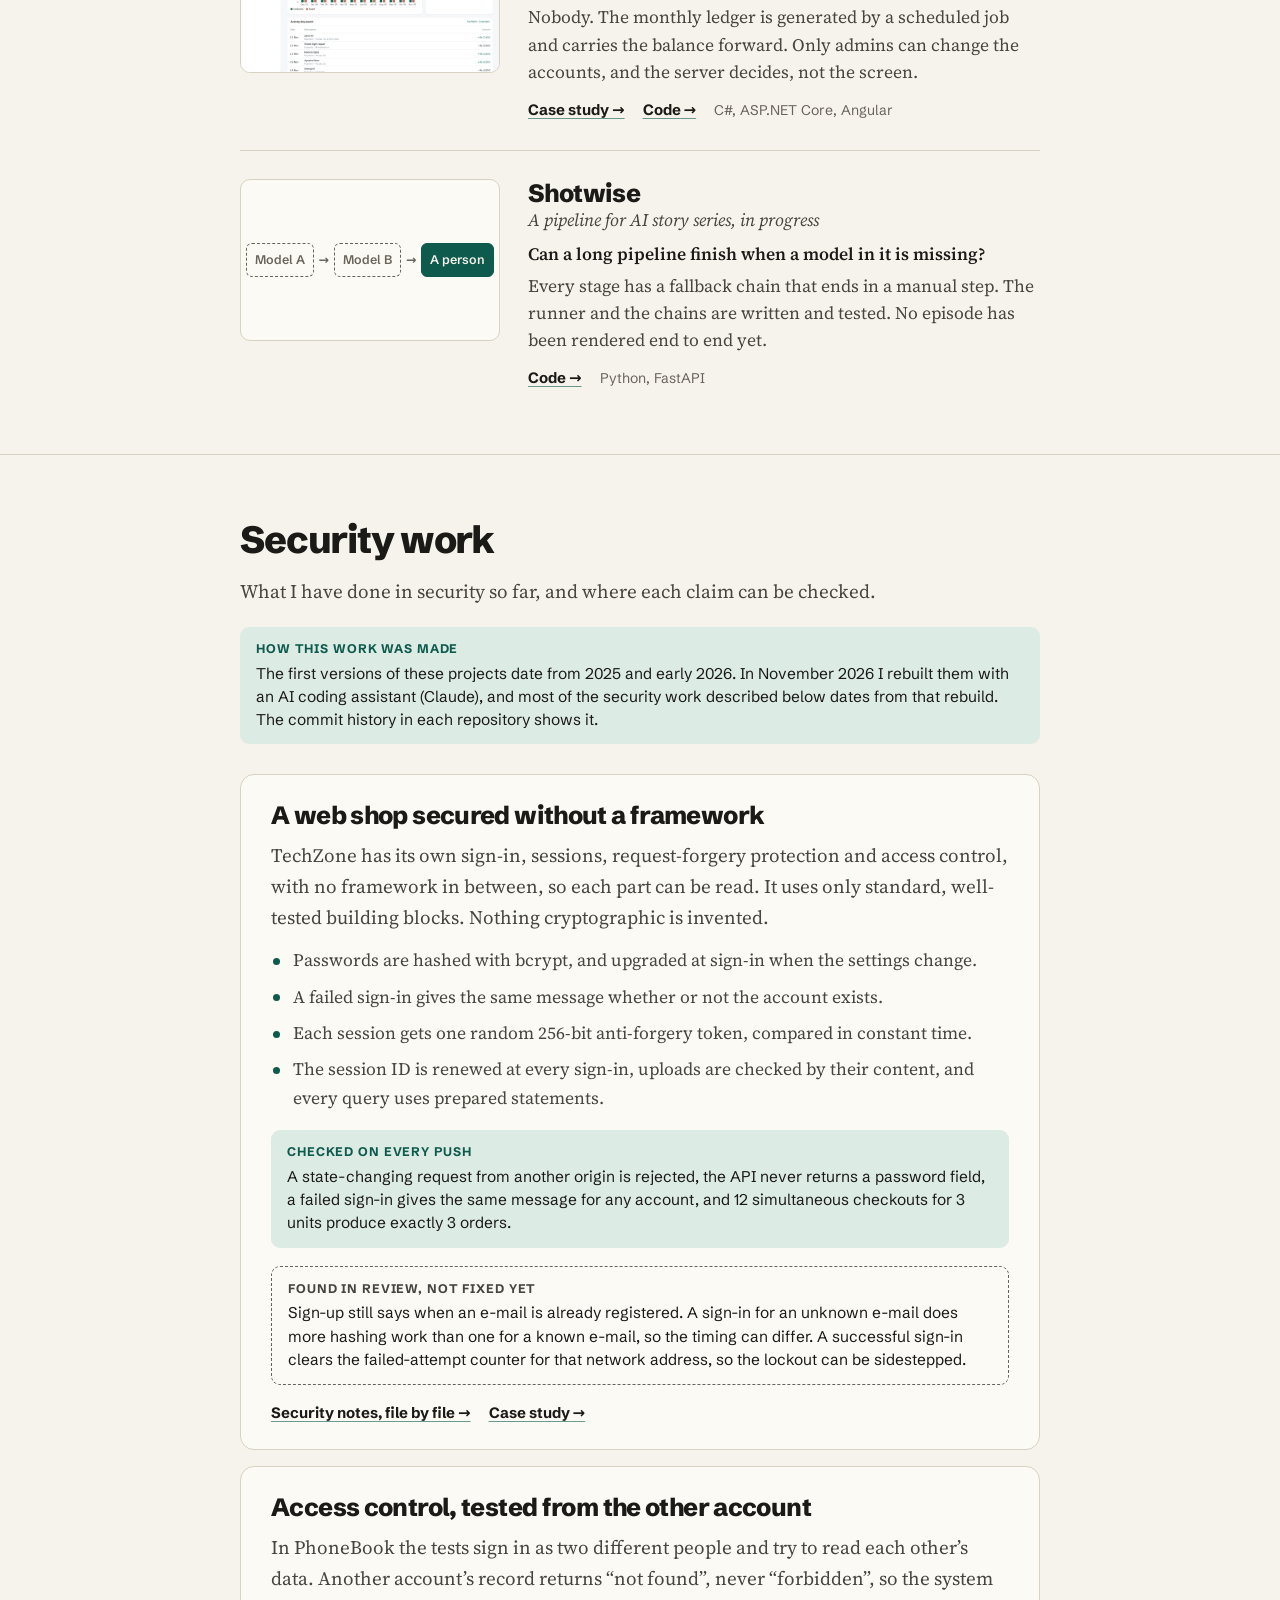
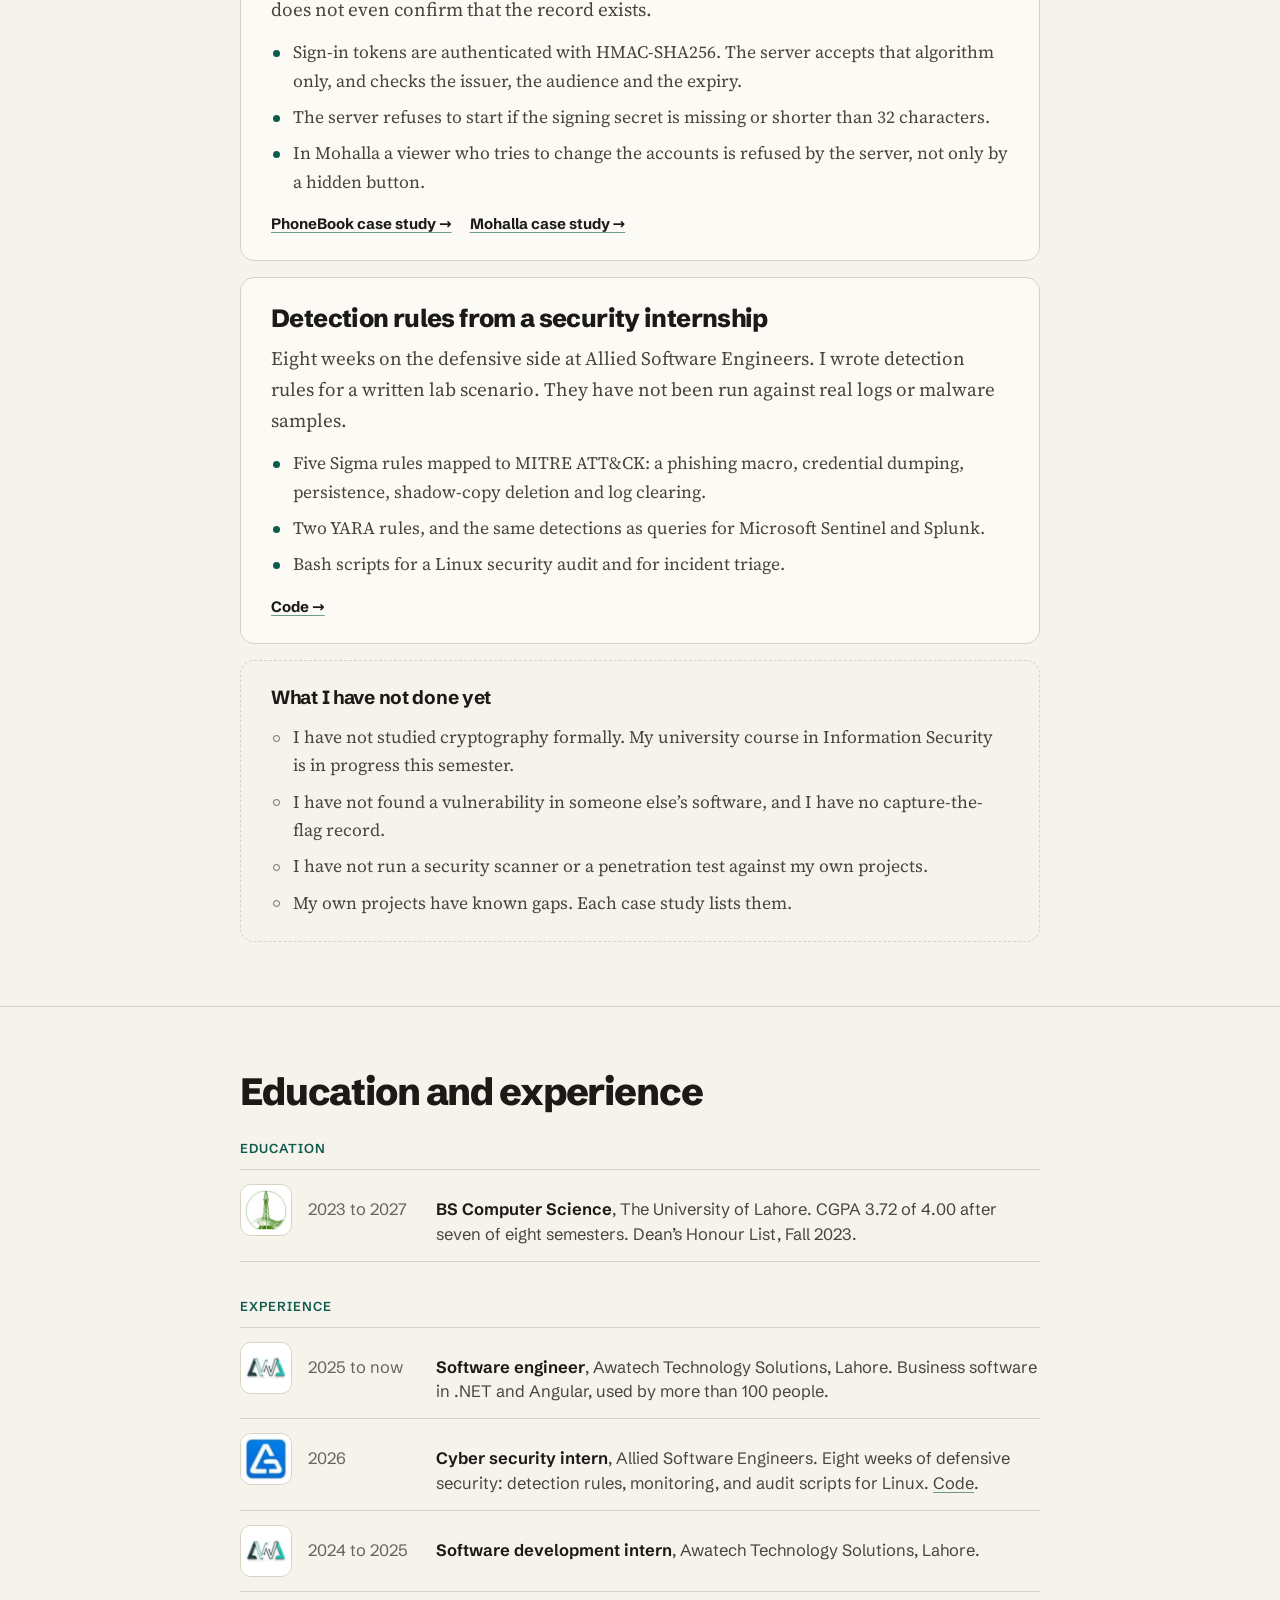
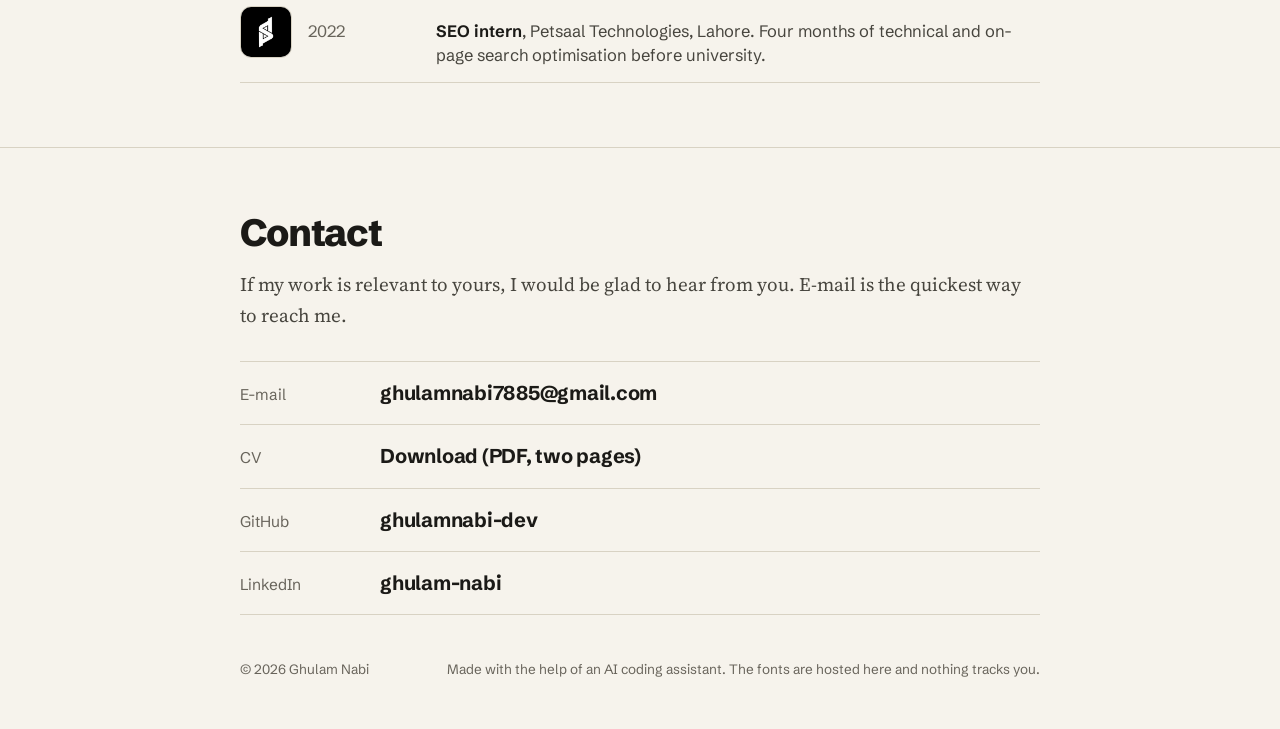
==== commit a1da6ce1: "Present the site as general computer science; add the CV - Hero, summary and interests now cover sof" ====
--- a/index.html
+++ b/index.html
@@ -3,11 +3,11 @@
 <head>
 <meta charset="utf-8">
 <meta name="viewport" content="width=device-width, initial-scale=1">
-<title>Ghulam Nabi, secure software and computer science</title>
-<meta name="description" content="Ghulam Nabi is a final-year computer science student at The University of Lahore and a software engineer, with interests in software security, applied cryptography and trustworthy systems.">
+<title>Ghulam Nabi, computer science</title>
+<meta name="description" content="Ghulam Nabi is a final-year computer science student at The University of Lahore and a software engineer, with interests in software engineering, security and machine learning.">
 <meta name="color-scheme" content="light dark">
-<meta property="og:title" content="Ghulam Nabi, secure software and computer science">
-<meta property="og:description" content="Security work, two research studies and four software systems, each with what was tested and what is still open.">
+<meta property="og:title" content="Ghulam Nabi, computer science">
+<meta property="og:description" content="Four software systems, two research studies and security work, each with what was tested and what is still open.">
 <meta property="og:url" content="https://ghulamnabi-dev.github.io/">
 <link rel="canonical" href="https://ghulamnabi-dev.github.io/">
 <link rel="icon" href="favicon.svg" type="image/svg+xml">
@@ -23,9 +23,9 @@
     <a class="mark" href="#top">Ghulam Nabi<i aria-hidden="true">.</i></a>
     <nav aria-label="Sections">
       <a href="#about">About</a>
-      <a href="#security">Security</a>
       <a href="#research">Research</a>
       <a href="#work">Projects</a>
+      <a href="#security">Security</a>
       <a href="#record">Education</a>
       <a href="#contact">Contact</a>
     </nav>
@@ -36,15 +36,15 @@
 
   <section class="lead" id="top">
     <div class="wrap">
-      <p class="kicker">Computer science · Secure software · Lahore, Pakistan</p>
+      <p class="kicker">Computer science · Software engineering · Lahore, Pakistan</p>
       <h1>Ghulam Nabi<i aria-hidden="true">.</i></h1>
-      <p class="thesis">I build software that people rely on, and I work on making it safe to rely on. My interests are software security, applied cryptography, and systems whose results can be trusted.</p>
+      <p class="thesis">I build software that people rely on, and I care about getting it right: tested, secure, and honest about its limits. My interests are software engineering, security, and machine learning.</p>
       <dl class="facts">
         <div><dt>Studying</dt><dd><strong>BS Computer Science</strong>, The University of Lahore, final year</dd></div>
         <div><dt>CGPA</dt><dd><strong>3.72</strong> of 4.00, Dean’s Honour List</dd></div>
         <div><dt>Working</dt><dd><strong>Software engineer</strong>, Awatech Technology Solutions, since 2025</dd></div>
       </dl>
-      <p class="actions"><a class="btn" href="#security">See my security work</a><a class="btn btn--line" href="mailto:ghulamnabi7885@gmail.com">E-mail me</a></p>
+      <p class="actions"><a class="btn" href="#work">See my work</a><a class="btn btn--line" href="ghulam-nabi-cv.pdf">CV (PDF)</a><a class="btn btn--line" href="mailto:ghulamnabi7885@gmail.com">E-mail me</a></p>
     </div>
   </section>
 
@@ -53,9 +53,9 @@
       <h2 id="about-title">About and motivation</h2>
       <div class="prose">
         <p>I came to computer science on purpose, not by default. I studied pre-medical at college, spent a few months working with technology before university, and found that building things suited me. I have not doubted the choice since.</p>
-        <p>Security is where my interest has settled. At work, part of my job is tracking and fixing vulnerable dependencies in a system that more than 100 people use. In my own projects, sign-in, sessions and access control are written out in plain code with no framework, so that I can see what a framework hides. An eight-week internship then showed me how attacks on such software are detected.</p>
-        <p>Cryptography is the part I most want to study properly. So far I have only used it: password hashing, tokens authenticated with HMAC, random values compared in constant time. I do not yet know why these are secure, and that is what I want to learn.</p>
-        <p>Two other projects taught me about trust in a wider sense. One maps floods from satellite radar, and one is a mental-health check-in for students at my university. In both, the algorithm was the smaller part of the work. What mattered was careful testing, honest reporting of where it fails, and a person who stays in charge of the decision.</p>
+        <p>Most of my time goes into building software. For two years I have worked on business software that more than 100 people use every day, in ASP.NET Core and Angular. Outside work I built three complete systems of my own, each around something it must not get wrong: a checkout that cannot oversell, an import that never half-finishes, a ledger nobody types by hand.</p>
+        <p>Security grew out of that work. Part of my job is tracking and fixing vulnerable dependencies, and an eight-week internship showed me how attacks on software are detected. I have used cryptography without yet understanding why it is secure, and I want to study it properly.</p>
+        <p>Two research projects taught me about trust in a wider sense. One maps floods from satellite radar, and one is a mental-health check-in for students at my university. In both, the algorithm was the smaller part of the work. What mattered was careful testing, honest reporting of where it fails, and a person who stays in charge of the decision.</p>
         <p>I can build and ship complete systems. What I want now is depth: to understand the methods behind them well enough to design them, not only to apply them.</p>
       </div>
     </div>
@@ -65,64 +65,10 @@
     <div class="wrap">
       <h2 id="interests-title">Research interests</h2>
       <ol class="three">
-        <li><h3>Software and application security</h3><p>Sign-in, access control and the ordinary mistakes that leak data. Systems that stay correct while someone is trying to break them.</p></li>
-        <li><h3>Applied cryptography</h3><p>How hashing, signatures and key exchange protect real systems, and how they fail when used wrongly. I have used hashing and message authentication in my projects, and want to study the theory.</p></li>
-        <li><h3>Trustworthy systems</h3><p>Testing a system on what it has never seen, and keeping a person in charge of the decisions that matter.</p></li>
+        <li><h3>Software engineering</h3><p>Systems that stay correct under load and over time: transactions, concurrency, testing against the real thing.</p></li>
+        <li><h3>Security and cryptography</h3><p>Sign-in, access control and the ordinary mistakes that leak data. I have used hashing and message authentication, and want to study the theory.</p></li>
+        <li><h3>Machine learning</h3><p>Testing a model on what it has never seen, and keeping a person in charge of the decisions that matter.</p></li>
       </ol>
-    </div>
-  </section>
-
-  <section id="security" aria-labelledby="security-title">
-    <div class="wrap">
-      <h2 id="security-title">Security work</h2>
-      <p class="intro">What I have done in security so far, and where each claim can be checked.</p>
-      <p class="check made"><b>How this work was made</b> The first versions of these projects date from 2025 and early 2026. In November 2026 I rebuilt them with an AI coding assistant (Claude), and most of the security work described below dates from that rebuild. The commit history in each repository shows it.</p>
-
-      <article class="proof">
-        <h3>A web shop secured without a framework</h3>
-        <p>TechZone has its own sign-in, sessions, request-forgery protection and access control, with no framework in between, so each part can be read. It uses only standard, well-tested building blocks. Nothing cryptographic is invented.</p>
-        <ul>
-          <li>Passwords are hashed with bcrypt, and upgraded at sign-in when the settings change.</li>
-          <li>A failed sign-in gives the same message whether or not the account exists.</li>
-          <li>Each session gets one random 256-bit anti-forgery token, compared in constant time.</li>
-          <li>The session ID is renewed at every sign-in, uploads are checked by their content, and every query uses prepared statements.</li>
-        </ul>
-        <p class="check"><b>Checked on every push</b> A state-changing request from another origin is rejected, the API never returns a password field, a failed sign-in gives the same message for any account, and 12 simultaneous checkouts for 3 units produce exactly 3 orders.</p>
-        <p class="check check--open"><b>Found in review, not fixed yet</b> Sign-up still says when an e-mail is already registered. A sign-in for an unknown e-mail does more hashing work than one for a known e-mail, so the timing can differ. A successful sign-in clears the failed-attempt counter for that network address, so the lockout can be sidestepped.</p>
-        <p class="links"><a href="https://github.com/ghulamnabi-dev/TechZone/blob/main/docs/SECURITY.md">Security notes, file by file</a><a href="work/techzone/">Case study</a></p>
-      </article>
-
-      <article class="proof">
-        <h3>Access control, tested from the other account</h3>
-        <p>In PhoneBook the tests sign in as two different people and try to read each other’s data. Another account’s record returns “not found”, never “forbidden”, so the system does not even confirm that the record exists.</p>
-        <ul>
-          <li>Sign-in tokens are authenticated with HMAC-SHA256. The server accepts that algorithm only, and checks the issuer, the audience and the expiry.</li>
-          <li>The server refuses to start if the signing secret is missing or shorter than 32 characters.</li>
-          <li>In Mohalla a viewer who tries to change the accounts is refused by the server, not only by a hidden button.</li>
-        </ul>
-        <p class="links"><a href="work/phonebook/">PhoneBook case study</a><a href="work/mohalla/">Mohalla case study</a></p>
-      </article>
-
-      <article class="proof">
-        <h3>Detection rules from a security internship</h3>
-        <p>Eight weeks on the defensive side at Allied Software Engineers. I wrote detection rules for a written lab scenario. They have not been run against real logs or malware samples.</p>
-        <ul>
-          <li>Five Sigma rules mapped to MITRE ATT&amp;CK: a phishing macro, credential dumping, persistence, shadow-copy deletion and log clearing.</li>
-          <li>Two YARA rules, and the same detections as queries for Microsoft Sentinel and Splunk.</li>
-          <li>Bash scripts for a Linux security audit and for incident triage.</li>
-        </ul>
-        <p class="links"><a href="https://github.com/ghulamnabi-dev/Cyber_Security">Code</a></p>
-      </article>
-
-      <article class="proof proof--plain">
-        <h3>What I have not done yet</h3>
-        <ul>
-          <li>I have not studied cryptography formally. My university course in Information Security is in progress this semester.</li>
-          <li>I have not found a vulnerability in someone else’s software, and I have no capture-the-flag record.</li>
-          <li>I have not run a security scanner or a penetration test against my own projects.</li>
-          <li>My own projects have known gaps. Each case study lists them.</li>
-        </ul>
-      </article>
     </div>
   </section>
 
@@ -219,8 +165,8 @@
           <a class="thumb" href="work/techzone/" tabindex="-1" aria-hidden="true"><img src="img/techzone/03-builder.webp" width="1600" height="1264" alt=""></a>
           <div>
             <h3>TechZone <small>A PC-parts marketplace</small></h3>
-            <p class="q">Can one seller read another shop’s order?</p>
-            <p>It should not. Every query is limited to the seller’s own products and their own lines of a shared order, and another shop’s order returns “not found”. There is no automated test for this yet. Checkout does have one: on every push, a test sends 12 checkouts at once for 3 units and requires exactly 3 orders.</p>
+            <p class="q">What happens when twelve people buy the last three units?</p>
+            <p>Exactly three orders are placed. Checkout runs in one transaction on locked rows, and on every push a test sends 12 checkouts at once for 3 units and requires exactly 3 orders. The shop also has a PC builder that only offers parts that fit, and each seller’s queries are limited to their own orders, which no automated test covers yet.</p>
             <p class="links"><a href="work/techzone/">Case study</a><a href="https://github.com/ghulamnabi-dev/TechZone">Code</a><span>PHP, MariaDB, JavaScript</span></p>
           </div>
         </li>
@@ -228,8 +174,8 @@
           <a class="thumb" href="work/phonebook/" tabindex="-1" aria-hidden="true"><img src="img/phonebook/cover.webp" width="1600" height="1000" alt=""></a>
           <div>
             <h3>PhoneBook <small>A contacts system with accounts</small></h3>
-            <p class="q">Can one account find out that another account’s contact exists?</p>
-            <p>No. Asking for someone else’s contact returns “not found”, and tests sign in as two people to prove it. Imports are all or nothing, so a bad file never leaves half its contents behind.</p>
+            <p class="q">What happens when an import file is half bad?</p>
+            <p>Nothing is saved. Imports are all or nothing, so a bad file never leaves half its contents behind. Each account sees only its own contacts, and tests sign in as two people to prove it.</p>
             <p class="links"><a href="work/phonebook/">Case study</a><a href="https://github.com/ghulamnabi-dev/PhoneBook">Code</a><span>C#, ASP.NET Core, Angular</span></p>
           </div>
         </li>
@@ -237,8 +183,8 @@
           <a class="thumb" href="work/mohalla/" tabindex="-1" aria-hidden="true"><img src="img/mohalla/02-dashboard.webp" width="1440" height="900" alt=""></a>
           <div>
             <h3>Mohalla <small>Finances for a housing society</small></h3>
-            <p class="q">Who is allowed to change the accounts?</p>
-            <p>Only admins, and the server decides, not the screen. A viewer’s attempt to write is refused. The monthly ledger is generated, so nobody types a balance.</p>
+            <p class="q">Who types the monthly balance?</p>
+            <p>Nobody. The monthly ledger is generated by a scheduled job and carries the balance forward. Only admins can change the accounts, and the server decides, not the screen.</p>
             <p class="links"><a href="work/mohalla/">Case study</a><a href="https://github.com/ghulamnabi-dev/mohalla">Code</a><span>C#, ASP.NET Core, Angular</span></p>
           </div>
         </li>
@@ -252,6 +198,60 @@
           </div>
         </li>
       </ul>
+    </div>
+  </section>
+
+  <section id="security" aria-labelledby="security-title">
+    <div class="wrap">
+      <h2 id="security-title">Security work</h2>
+      <p class="intro">What I have done in security so far, and where each claim can be checked.</p>
+      <p class="check made"><b>How this work was made</b> The first versions of these projects date from 2025 and early 2026. In November 2026 I rebuilt them with an AI coding assistant (Claude), and most of the security work described below dates from that rebuild. The commit history in each repository shows it.</p>
+
+      <article class="proof">
+        <h3>A web shop secured without a framework</h3>
+        <p>TechZone has its own sign-in, sessions, request-forgery protection and access control, with no framework in between, so each part can be read. It uses only standard, well-tested building blocks. Nothing cryptographic is invented.</p>
+        <ul>
+          <li>Passwords are hashed with bcrypt, and upgraded at sign-in when the settings change.</li>
+          <li>A failed sign-in gives the same message whether or not the account exists.</li>
+          <li>Each session gets one random 256-bit anti-forgery token, compared in constant time.</li>
+          <li>The session ID is renewed at every sign-in, uploads are checked by their content, and every query uses prepared statements.</li>
+        </ul>
+        <p class="check"><b>Checked on every push</b> A state-changing request from another origin is rejected, the API never returns a password field, a failed sign-in gives the same message for any account, and 12 simultaneous checkouts for 3 units produce exactly 3 orders.</p>
+        <p class="check check--open"><b>Found in review, not fixed yet</b> Sign-up still says when an e-mail is already registered. A sign-in for an unknown e-mail does more hashing work than one for a known e-mail, so the timing can differ. A successful sign-in clears the failed-attempt counter for that network address, so the lockout can be sidestepped.</p>
+        <p class="links"><a href="https://github.com/ghulamnabi-dev/TechZone/blob/main/docs/SECURITY.md">Security notes, file by file</a><a href="work/techzone/">Case study</a></p>
+      </article>
+
+      <article class="proof">
+        <h3>Access control, tested from the other account</h3>
+        <p>In PhoneBook the tests sign in as two different people and try to read each other’s data. Another account’s record returns “not found”, never “forbidden”, so the system does not even confirm that the record exists.</p>
+        <ul>
+          <li>Sign-in tokens are authenticated with HMAC-SHA256. The server accepts that algorithm only, and checks the issuer, the audience and the expiry.</li>
+          <li>The server refuses to start if the signing secret is missing or shorter than 32 characters.</li>
+          <li>In Mohalla a viewer who tries to change the accounts is refused by the server, not only by a hidden button.</li>
+        </ul>
+        <p class="links"><a href="work/phonebook/">PhoneBook case study</a><a href="work/mohalla/">Mohalla case study</a></p>
+      </article>
+
+      <article class="proof">
+        <h3>Detection rules from a security internship</h3>
+        <p>Eight weeks on the defensive side at Allied Software Engineers. I wrote detection rules for a written lab scenario. They have not been run against real logs or malware samples.</p>
+        <ul>
+          <li>Five Sigma rules mapped to MITRE ATT&amp;CK: a phishing macro, credential dumping, persistence, shadow-copy deletion and log clearing.</li>
+          <li>Two YARA rules, and the same detections as queries for Microsoft Sentinel and Splunk.</li>
+          <li>Bash scripts for a Linux security audit and for incident triage.</li>
+        </ul>
+        <p class="links"><a href="https://github.com/ghulamnabi-dev/Cyber_Security">Code</a></p>
+      </article>
+
+      <article class="proof proof--plain">
+        <h3>What I have not done yet</h3>
+        <ul>
+          <li>I have not studied cryptography formally. My university course in Information Security is in progress this semester.</li>
+          <li>I have not found a vulnerability in someone else’s software, and I have no capture-the-flag record.</li>
+          <li>I have not run a security scanner or a penetration test against my own projects.</li>
+          <li>My own projects have known gaps. Each case study lists them.</li>
+        </ul>
+      </article>
     </div>
   </section>
 
@@ -280,6 +280,7 @@
       <p class="intro">If my work is relevant to yours, I would be glad to hear from you. E-mail is the quickest way to reach me.</p>
       <ul class="ways">
         <li><span>E-mail</span><a href="mailto:ghulamnabi7885@gmail.com">ghulamnabi7885@gmail.com</a></li>
+        <li><span>CV</span><a href="ghulam-nabi-cv.pdf">Download (PDF, two pages)</a></li>
         <li><span>GitHub</span><a href="https://github.com/ghulamnabi-dev">ghulamnabi-dev</a></li>
         <li><span>LinkedIn</span><a href="https://www.linkedin.com/in/ghulam-nabi-67b558374">ghulam-nabi</a></li>
       </ul>
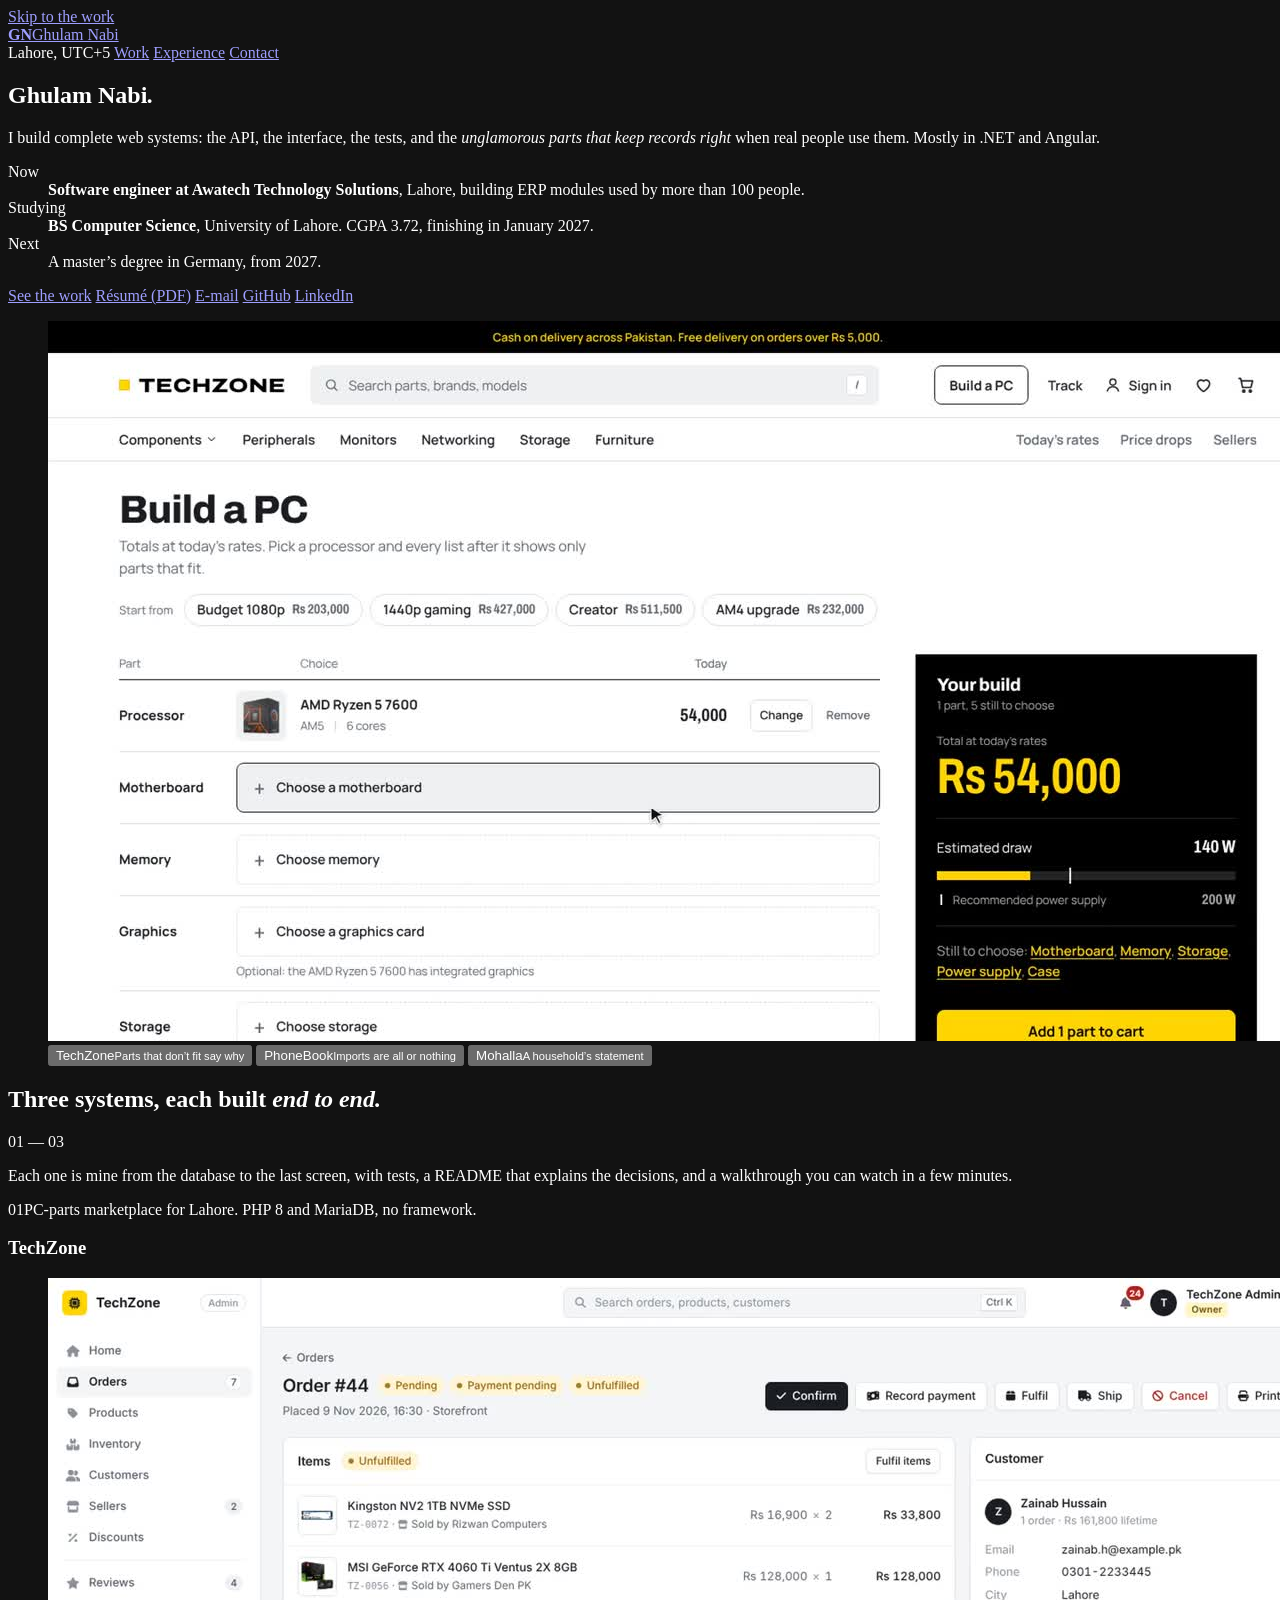
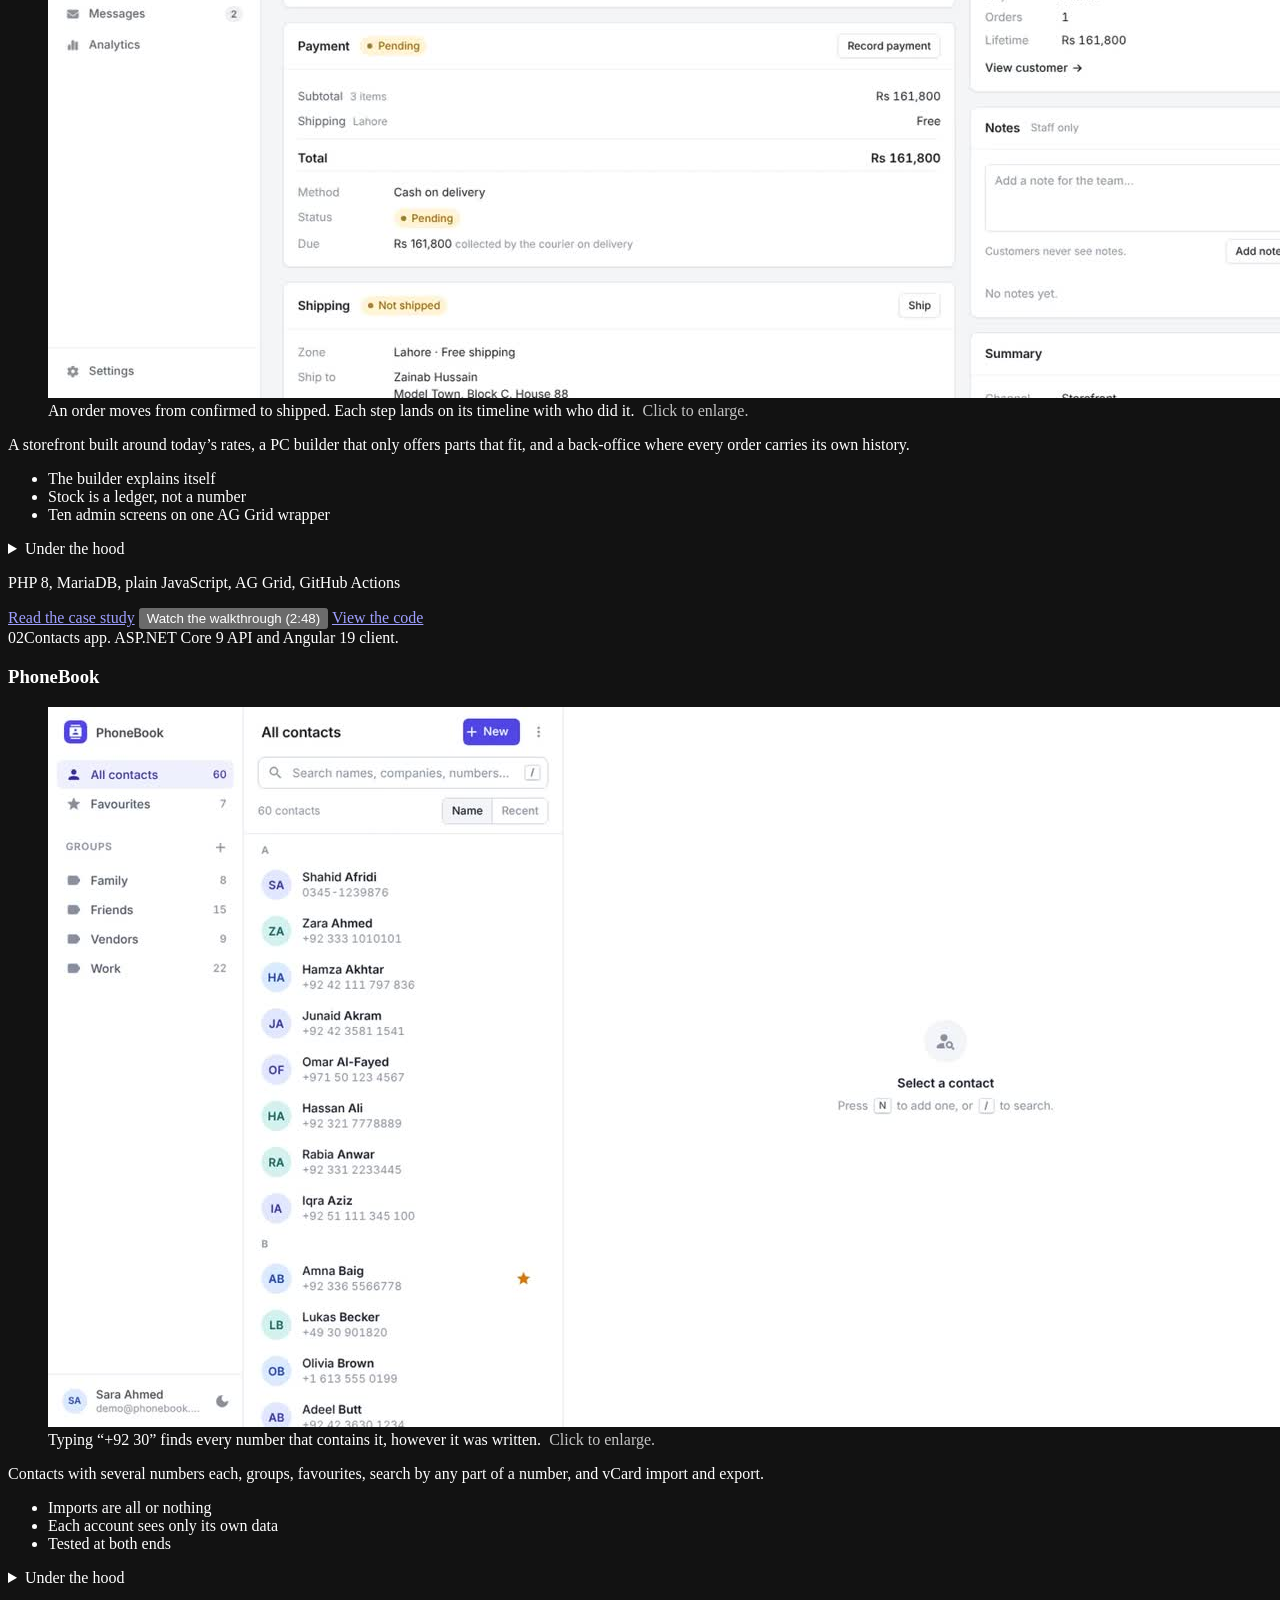
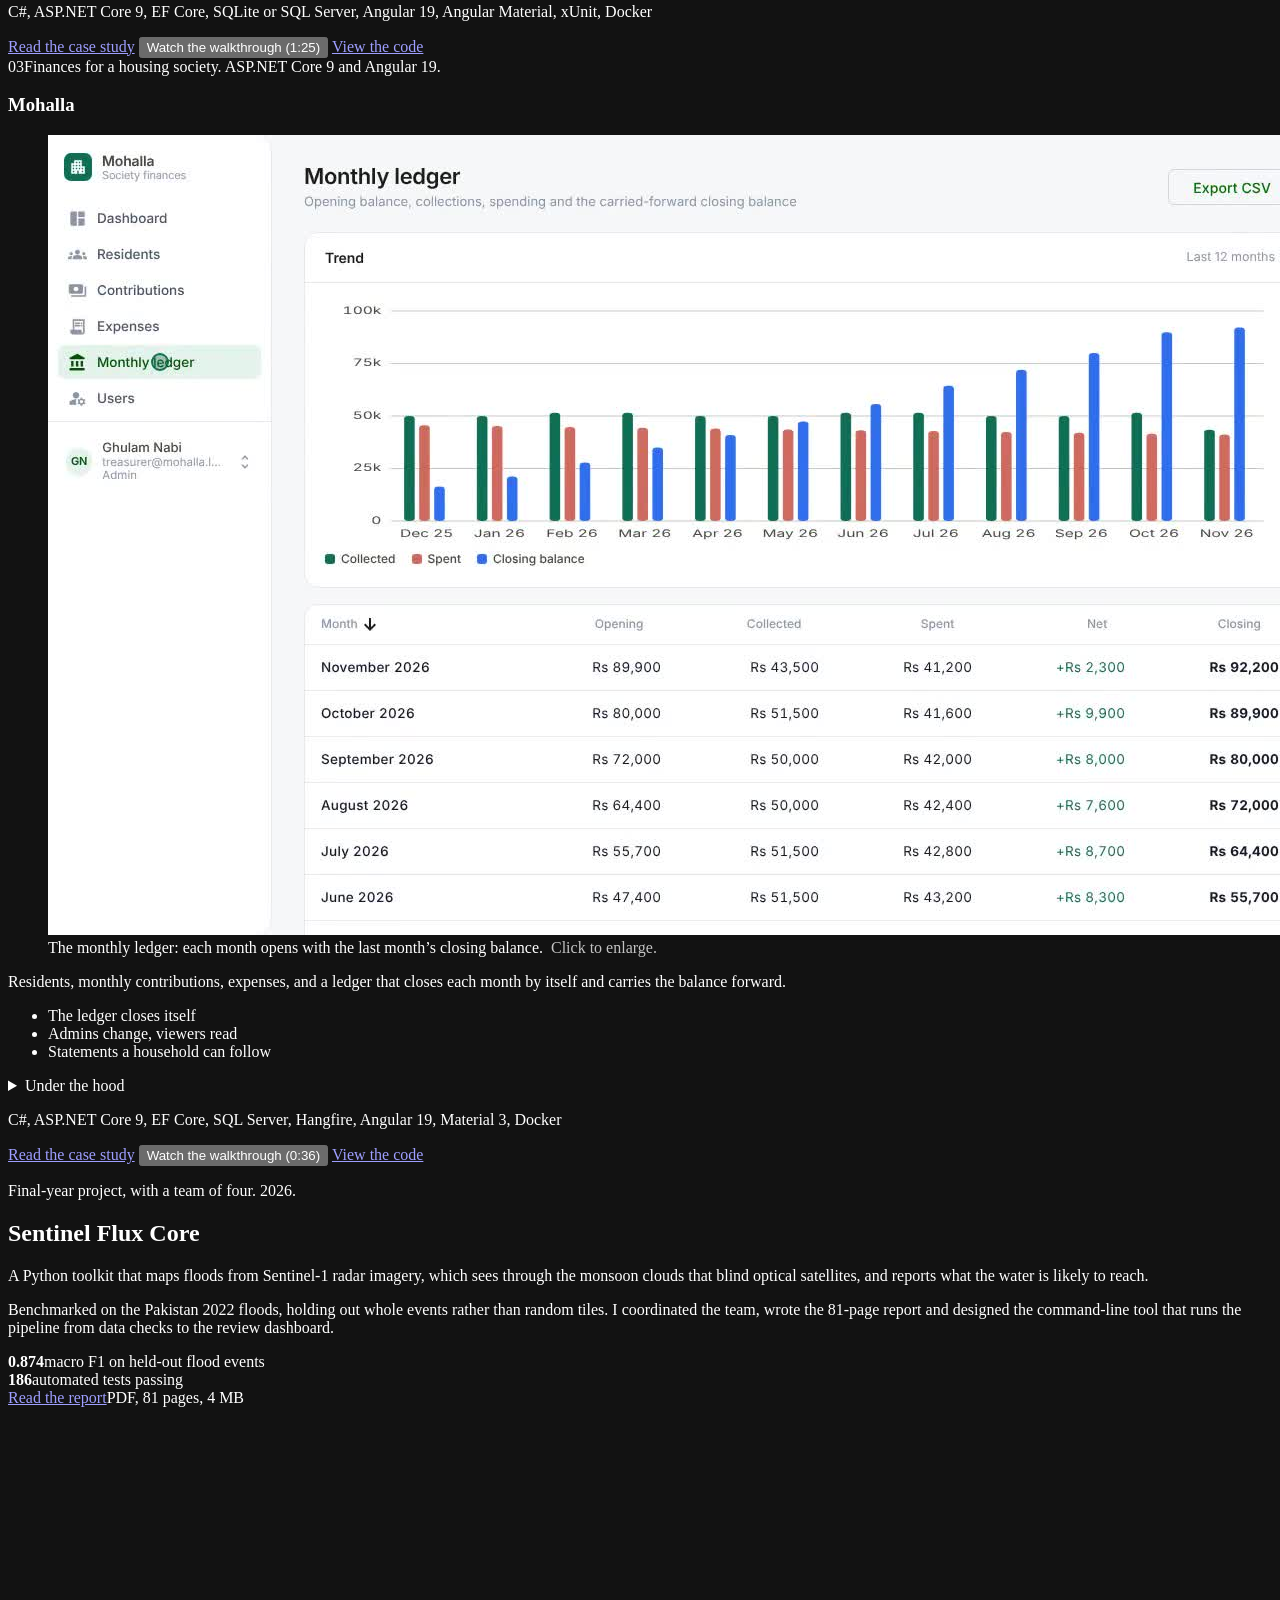
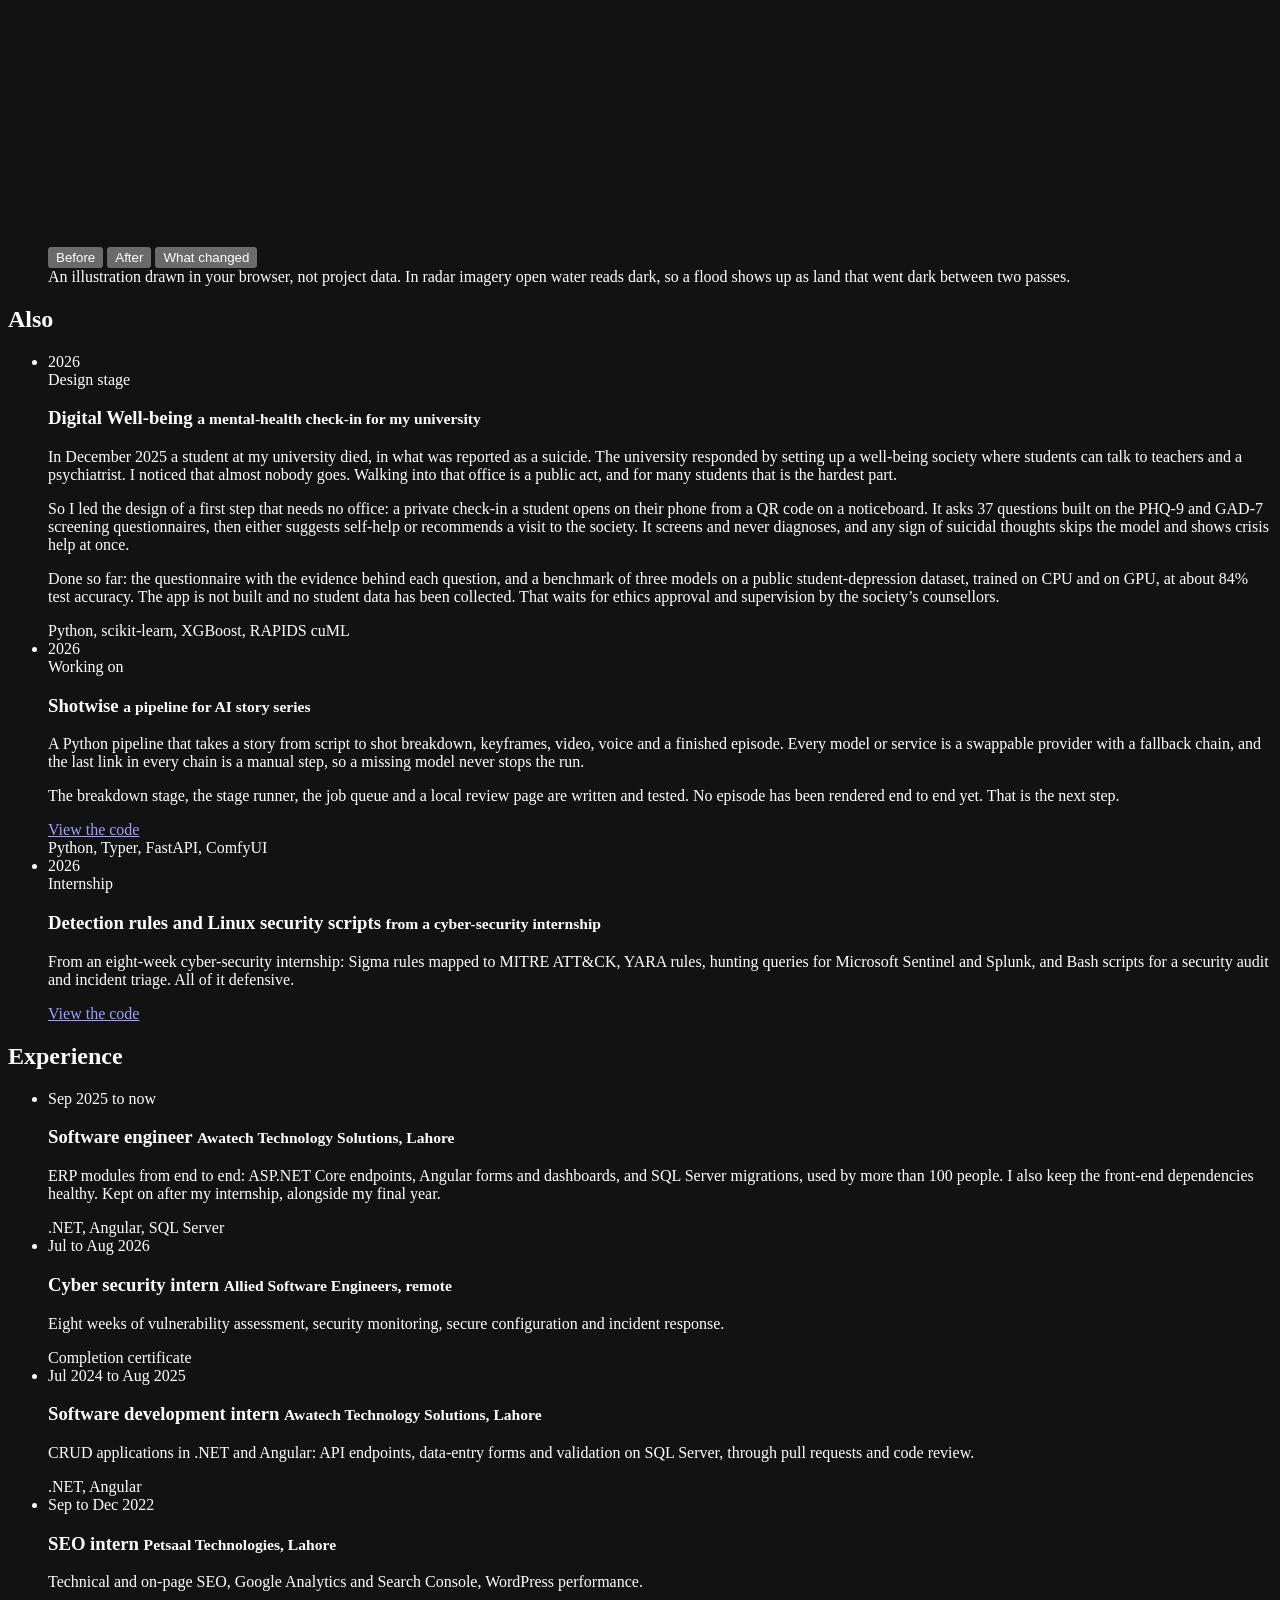
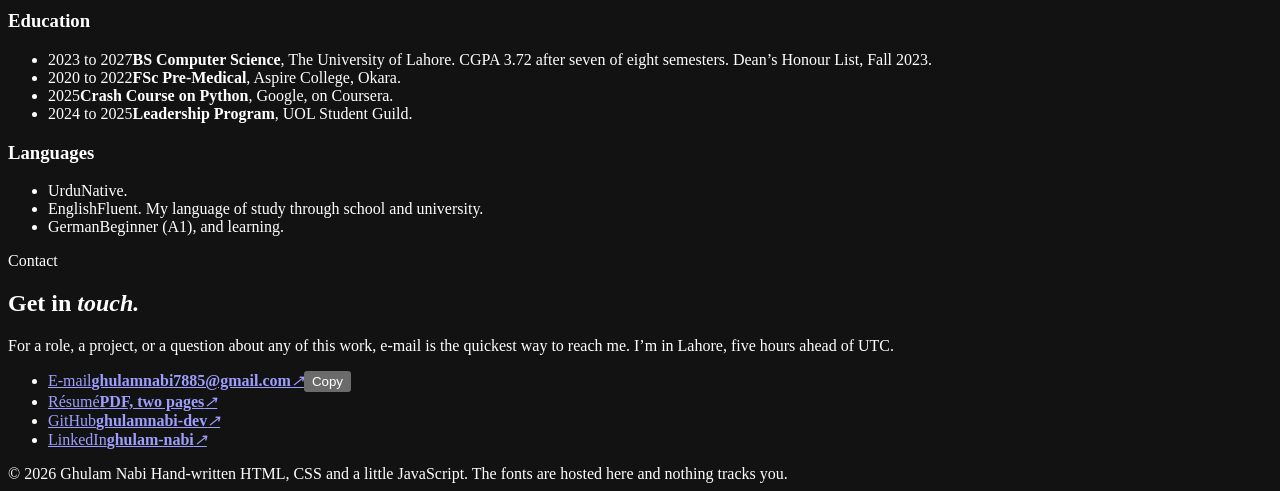
==== commit 312b0463: "Add the two-page industry résumé and link it from the hero and contact list Co-Authored-By: Claude F" ====
--- a/index.html
+++ b/index.html
@@ -3,293 +3,326 @@
 <head>
 <meta charset="utf-8">
 <meta name="viewport" content="width=device-width, initial-scale=1">
-<title>Ghulam Nabi, computer science</title>
-<meta name="description" content="Ghulam Nabi is a final-year computer science student at The University of Lahore and a software engineer, with interests in software engineering, security and machine learning.">
-<meta name="color-scheme" content="light dark">
-<meta property="og:title" content="Ghulam Nabi, computer science">
-<meta property="og:description" content="Four software systems, two research studies and security work, each with what was tested and what is still open.">
+<title>Ghulam Nabi, software engineer</title>
+<meta name="description" content="Ghulam Nabi builds complete web systems in .NET, Angular and PHP: the API, the interface, the tests. Three projects with walkthroughs and case studies.">
+<meta name="color-scheme" content="dark">
+<meta property="og:title" content="Ghulam Nabi, software engineer">
+<meta property="og:description" content="Three systems built end to end, with walkthroughs and case studies: TechZone, PhoneBook and Mohalla.">
+<meta property="og:image" content="https://ghulamnabi-dev.github.io/img/og.png">
 <meta property="og:url" content="https://ghulamnabi-dev.github.io/">
-<link rel="canonical" href="https://ghulamnabi-dev.github.io/">
+<meta name="twitter:card" content="summary_large_image">
 <link rel="icon" href="favicon.svg" type="image/svg+xml">
-<link rel="preload" href="fonts/source-serif-4-latin-opsz-normal.woff2" as="font" type="font/woff2" crossorigin>
-<script type="application/ld+json">{"@context":"https://schema.org","@type":"Person","name":"Ghulam Nabi","alumniOf":"The University of Lahore","address":{"@type":"PostalAddress","addressLocality":"Lahore","addressCountry":"PK"},"url":"https://ghulamnabi-dev.github.io/","sameAs":["https://github.com/ghulamnabi-dev","https://www.linkedin.com/in/ghulam-nabi-67b558374"]}</script>
-<link rel="stylesheet" href="css/academic.css">
+<link rel="preload" href="fonts/schibsted-grotesk-latin-wght-normal.woff2" as="font" type="font/woff2" crossorigin>
+<script type="application/ld+json">{"@context":"https://schema.org","@type":"Person","name":"Ghulam Nabi","jobTitle":"Software Engineer","address":{"@type":"PostalAddress","addressLocality":"Lahore","addressCountry":"PK"},"url":"https://ghulamnabi-dev.github.io/","sameAs":["https://github.com/ghulamnabi-dev","https://www.linkedin.com/in/ghulam-nabi-67b558374"]}</script>
+<meta name="theme-color" content="#0b0b0c">
+<link rel="stylesheet" href="css/home.css">
+<link rel="stylesheet" href="css/build.css">
+<script>
+(function (d) {
+  d.classList.add('js');
+  try {
+    if (!matchMedia('(prefers-reduced-motion: reduce)').matches && sessionStorage.getItem('built') !== '1') {
+      d.classList.add('build');
+      setTimeout(function () { if (!window.__buildAlive) d.classList.remove('build'); }, 3000);
+    }
+  } catch (e) {}
+})(document.documentElement);
+</script>
 </head>
 <body>
-<a class="skip" href="#main">Skip to content</a>
+<a class="skip" href="#work">Skip to the work</a>
+<div class="progress" aria-hidden="true"></div>
 
 <header class="top">
-  <div class="wrap top__in">
-    <a class="mark" href="#top">Ghulam Nabi<i aria-hidden="true">.</i></a>
+  <div class="wrap">
+    <a class="mark" href="./" aria-label="Ghulam Nabi, home"><b aria-hidden="true">GN</b><span>Ghulam Nabi</span></a>
     <nav aria-label="Sections">
-      <a href="#about">About</a>
-      <a href="#research">Research</a>
-      <a href="#work">Projects</a>
-      <a href="#security">Security</a>
-      <a href="#record">Education</a>
+      <span class="clock" data-clock>Lahore, UTC+5</span>
+      <a href="#work">Work</a>
+      <a href="#experience">Experience</a>
       <a href="#contact">Contact</a>
     </nav>
   </div>
 </header>
 
-<main id="main">
-
-  <section class="lead" id="top">
+<main>
+  <section class="hero" aria-labelledby="hero-title">
     <div class="wrap">
-      <p class="kicker">Computer science · Software engineering · Lahore, Pakistan</p>
-      <h1>Ghulam Nabi<i aria-hidden="true">.</i></h1>
-      <p class="thesis">I build software that people rely on, and I care about getting it right: tested, secure, and honest about its limits. My interests are software engineering, security, and machine learning.</p>
-      <dl class="facts">
-        <div><dt>Studying</dt><dd><strong>BS Computer Science</strong>, The University of Lahore, final year</dd></div>
-        <div><dt>CGPA</dt><dd><strong>3.72</strong> of 4.00, Dean’s Honour List</dd></div>
-        <div><dt>Working</dt><dd><strong>Software engineer</strong>, Awatech Technology Solutions, since 2025</dd></div>
-      </dl>
-      <p class="actions"><a class="btn" href="#work">See my work</a><a class="btn btn--line" href="ghulam-nabi-cv.pdf">CV (PDF)</a><a class="btn btn--line" href="mailto:ghulamnabi7885@gmail.com">E-mail me</a></p>
-    </div>
-  </section>
-
-  <section id="about" aria-labelledby="about-title">
+      <h1 id="hero-title" class="it"><span>Ghulam</span> <span>Nabi<i aria-hidden="true">.</i></span></h1>
+      <div class="hero__grid">
+        <div>
+          <p class="lede it">I build complete web systems: the API, the interface, the tests, and the <em>unglamorous parts that keep records right</em> when real people use them. Mostly in .NET and Angular.</p>
+          <dl class="facts it">
+            <div><dt>Now</dt><dd><strong>Software engineer at Awatech Technology Solutions</strong>, Lahore, building ERP modules used by more than 100 people.</dd></div>
+            <div><dt>Studying</dt><dd><strong>BS Computer Science</strong>, University of Lahore. CGPA 3.72, finishing in January 2027.</dd></div>
+            <div><dt>Next</dt><dd>A master’s degree in Germany, from 2027.</dd></div>
+          </dl>
+          <div class="links it">
+            <a class="btn" href="#work">See the work</a>
+            <a href="ghulam-nabi-resume.pdf">Résumé (PDF)</a>
+            <a href="mailto:ghulamnabi7885@gmail.com">E-mail</a>
+            <a href="https://github.com/ghulamnabi-dev">GitHub</a>
+            <a href="https://www.linkedin.com/in/ghulam-nabi-67b558374">LinkedIn</a>
+          </div>
+        </div>
+
+        <figure class="bench it" data-bench data-project="tz">
+          <div class="bench__frame">
+            <video muted playsinline preload="metadata" poster="media/tz-loop-builder-poster.jpg" aria-label="TechZone: the PC builder lists the boards that don’t fit, with the reason"></video>
+          </div>
+          <div class="bench__bar" role="tablist" aria-label="Choose a project to preview">
+            <button class="bench__tab" role="tab" aria-selected="true" data-project="tz" data-clip="media/tz-loop-builder" data-label="TechZone: the PC builder lists the boards that don’t fit, with the reason">TechZone<small>Parts that don’t fit say why</small></button>
+            <button class="bench__tab" role="tab" aria-selected="false" data-project="pb" data-clip="media/pb-loop-import" data-label="PhoneBook: a vCard file with errors is refused as a whole, with every problem listed">PhoneBook<small>Imports are all or nothing</small></button>
+            <button class="bench__tab" role="tab" aria-selected="false" data-project="mo" data-clip="media/mo-loop-statement" data-label="Mohalla: a resident’s statement, then recording a payment">Mohalla<small>A household’s statement</small></button>
+          </div>
+        </figure>
+      </div>
+    </div>
+  </section>
+
+
+  <div id="work">
+    <div class="wrap head">
+      <h2>Three systems, each built <em>end to end.</em></h2>
+      <span class="head__n" aria-hidden="true">01 — 03</span>
+      <p>Each one is mine from the database to the last screen, with tests, a README that explains the decisions, and a walkthrough you can watch in a few minutes.</p>
+    </div>
+
+    <div class="wrap stack">
+      <section class="card card--tz" aria-labelledby="tz-title">
+        <div class="card__top"><span>01</span><span>PC-parts marketplace for Lahore. PHP 8 and MariaDB, no framework.</span></div>
+        <h3 id="tz-title">TechZone</h3>
+        <div class="card__grid">
+          <figure id="tz-player">
+            <video data-loop muted loop playsinline preload="none" poster="media/tz-loop-order-poster.jpg" aria-label="TechZone back-office: an order is confirmed, paid, fulfilled and shipped">
+              <source src="media/tz-loop-order.webm" type="video/webm"><source src="media/tz-loop-order.mp4" type="video/mp4">
+            </video>
+            <figcaption>An order moves from confirmed to shipped. Each step lands on its timeline with who did it.</figcaption>
+          </figure>
+          <div>
+            <p class="card__lede">A storefront built around today’s rates, a PC builder that only offers parts that fit, and a back-office where every order carries its own history.</p>
+            <ul>
+              <li>The builder explains itself</li>
+              <li>Stock is a ledger, not a number</li>
+              <li>Ten admin screens on one AG Grid wrapper</li>
+            </ul>
+            <details class="hood"><summary>Under the hood</summary><ul><li><b>AG Grid on ten admin screens</b> through one wrapper: search, filters, bulk actions, CSV export, saved column layouts</li><li><b>Shared <code>core/</code> library</b> sessions, CSRF, validation and checkout, used by the storefront and the admin</li><li><b>Row locks at checkout</b> <code>SELECT … FOR UPDATE</code> in one transaction, so it cannot oversell</li><li><b>Audit log</b> every admin write stored with a before and after diff</li><li><b>Pure rule functions</b> compatibility, shipping and discounts shared by every surface</li></ul></details>
+            <p class="card__stack">PHP 8, MariaDB, plain JavaScript, AG Grid, GitHub Actions</p>
+            <div class="links">
+              <a class="btn btn--go" href="work/techzone/">Read the case study</a>
+              <button class="play" type="button" data-youtube="zRxEUyW1uIs" data-target="tz-player" data-title="TechZone walkthrough">Watch the walkthrough (2:48)</button>
+              <a href="https://github.com/ghulamnabi-dev/TechZone">View the code</a>
+            </div>
+          </div>
+        </div>
+      </section>
+
+      <section class="card card--pb" aria-labelledby="pb-title">
+        <div class="card__top"><span>02</span><span>Contacts app. ASP.NET Core 9 API and Angular 19 client.</span></div>
+        <h3 id="pb-title">PhoneBook</h3>
+        <div class="card__grid">
+          <figure id="pb-player">
+            <video data-loop muted loop playsinline preload="none" poster="media/pb-loop-search-poster.jpg" aria-label="PhoneBook: typing part of a number narrows the list and opens a contact">
+              <source src="media/pb-loop-search.webm" type="video/webm"><source src="media/pb-loop-search.mp4" type="video/mp4">
+            </video>
+            <figcaption>Typing “+92 30” finds every number that contains it, however it was written.</figcaption>
+          </figure>
+          <div>
+            <p class="card__lede">Contacts with several numbers each, groups, favourites, search by any part of a number, and vCard import and export.</p>
+            <ul>
+              <li>Imports are all or nothing</li>
+              <li>Each account sees only its own data</li>
+              <li>Tested at both ends</li>
+            </ul>
+            <details class="hood"><summary>Under the hood</summary><ul><li><b>Generic Repository and Unit of Work</b> several repositories commit together or not at all</li><li><b>Hand-written JWT</b> HS256 tokens, no ASP.NET Identity</li><li><b>RFC 7807 errors</b> one exception handler for every failure path</li><li><b>WebApplicationFactory tests</b> the real API on in-memory SQLite</li><li><b>vCard 3.0 reader and writer</b> no library</li></ul></details>
+            <p class="card__stack">C#, ASP.NET Core 9, EF Core, SQLite or SQL Server, Angular 19, Angular Material, xUnit, Docker</p>
+            <div class="links">
+              <a class="btn btn--go" href="work/phonebook/">Read the case study</a>
+              <button class="play" type="button" data-youtube="OrchwyS9jfs" data-target="pb-player" data-title="PhoneBook walkthrough">Watch the walkthrough (1:25)</button>
+              <a href="https://github.com/ghulamnabi-dev/PhoneBook">View the code</a>
+            </div>
+          </div>
+        </div>
+      </section>
+
+      <section class="card card--mo" aria-labelledby="mo-title">
+        <div class="card__top"><span>03</span><span>Finances for a housing society. ASP.NET Core 9 and Angular 19.</span></div>
+        <h3 id="mo-title">Mohalla</h3>
+        <div class="card__grid">
+          <figure id="mo-player">
+            <video data-loop muted loop playsinline preload="none" poster="media/mo-loop-ledger-poster.jpg" aria-label="Mohalla: the monthly ledger, then the dashboard in dark mode">
+              <source src="media/mo-loop-ledger.webm" type="video/webm"><source src="media/mo-loop-ledger.mp4" type="video/mp4">
+            </video>
+            <figcaption>The monthly ledger: each month opens with the last month’s closing balance.</figcaption>
+          </figure>
+          <div>
+            <p class="card__lede">Residents, monthly contributions, expenses, and a ledger that closes each month by itself and carries the balance forward.</p>
+            <ul>
+              <li>The ledger closes itself</li>
+              <li>Admins change, viewers read</li>
+              <li>Statements a household can follow</li>
+            </ul>
+            <details class="hood"><summary>Under the hood</summary><ul><li><b>Controllers, services, repositories</b> every dependency behind an interface</li><li><b>Identity and JWT roles</b> <code>[Authorize(Roles)]</code> on every write</li><li><b>Hangfire</b> the scheduled job that opens each month</li><li><b>Signals and standalone components</b> Angular 19, lazy routes</li><li><b>A 60-line SVG chart</b> no charting dependency, about 114 kB gzipped</li></ul></details>
+            <p class="card__stack">C#, ASP.NET Core 9, EF Core, SQL Server, Hangfire, Angular 19, Material 3, Docker</p>
+            <div class="links">
+              <a class="btn btn--go" href="work/mohalla/">Read the case study</a>
+              <button class="play" type="button" data-youtube="zd3m_JkKpFA" data-target="mo-player" data-title="Mohalla walkthrough">Watch the walkthrough (0:36)</button>
+              <a href="https://github.com/ghulamnabi-dev/mohalla">View the code</a>
+            </div>
+          </div>
+        </div>
+      </section>
+    </div>
+  </div>
+
+  <section class="flood" aria-labelledby="sf-title">
+    <div class="wrap flood__grid">
+      <div>
+        <p class="flood__kind">Final-year project, with a team of four. 2026.</p>
+        <h2 id="sf-title">Sentinel Flux Core</h2>
+        <p class="flood__lede">A Python toolkit that maps floods from Sentinel-1 radar imagery, which sees through the monsoon clouds that blind optical satellites, and reports what the water is likely to reach.</p>
+        <p>Benchmarked on the Pakistan 2022 floods, holding out whole events rather than random tiles. I coordinated the team, wrote the 81-page report and designed the command-line tool that runs the pipeline from data checks to the review dashboard.</p>
+        <div class="nums">
+          <div><b>0.874</b><span>macro F1 on held-out flood events</span></div>
+          <div><b>186</b><span>automated tests passing</span></div>
+        </div>
+        <div class="links"><a class="btn btn--go" href="sentinel-flux-core-report.pdf">Read the report</a><span class="flood__meta">PDF, 81 pages, 4 MB</span></div>
+      </div>
+      <figure class="radar" data-radar>
+        <canvas width="640" height="420" role="img" aria-label="Illustration: a river in a radar image before a flood, after it, and the area that changed"></canvas>
+        <div class="radar__bar" role="group" aria-label="Choose a view">
+          <button type="button" aria-pressed="true">Before</button>
+          <button type="button" aria-pressed="false">After</button>
+          <button type="button" aria-pressed="false">What changed</button>
+        </div>
+        <figcaption>An illustration drawn in your browser, not project data. In radar imagery open water reads dark, so a flood shows up as land that went dark between two passes.</figcaption>
+      </figure>
+    </div>
+  </section>
+
+  <section aria-labelledby="also-title">
+    <div class="wrap head">
+      <h2 id="also-title">Also</h2>
+    </div>
     <div class="wrap">
-      <h2 id="about-title">About and motivation</h2>
-      <div class="prose">
-        <p>I came to computer science on purpose, not by default. I studied pre-medical at college, spent a few months working with technology before university, and found that building things suited me. I have not doubted the choice since.</p>
-        <p>Most of my time goes into building software. For two years I have worked on business software that more than 100 people use every day, in ASP.NET Core and Angular. Outside work I built three complete systems of my own, each around something it must not get wrong: a checkout that cannot oversell, an import that never half-finishes, a ledger nobody types by hand.</p>
-        <p>Security grew out of that work. Part of my job is tracking and fixing vulnerable dependencies, and an eight-week internship showed me how attacks on software are detected. I have used cryptography without yet understanding why it is secure, and I want to study it properly.</p>
-        <p>Two research projects taught me about trust in a wider sense. One maps floods from satellite radar, and one is a mental-health check-in for students at my university. In both, the algorithm was the smaller part of the work. What mattered was careful testing, honest reporting of where it fails, and a person who stays in charge of the decision.</p>
-        <p>I can build and ship complete systems. What I want now is depth: to understand the methods behind them well enough to design them, not only to apply them.</p>
-      </div>
-    </div>
-  </section>
-
-  <section id="interests" aria-labelledby="interests-title">
+      <ul class="rows">
+        <li class="row">
+          <div class="row__when">2026<br>Design stage</div>
+          <div>
+            <h3>Digital Well-being <small>a mental-health check-in for my university</small></h3>
+            <p>In December 2025 a student at my university died, in what was reported as a suicide. The university responded by setting up a well-being society where students can talk to teachers and a psychiatrist. I noticed that almost nobody goes. Walking into that office is a public act, and for many students that is the hardest part.</p>
+            <p>So I led the design of a first step that needs no office: a private check-in a student opens on their phone from a QR code on a noticeboard. It asks 37 questions built on the PHQ-9 and GAD-7 screening questionnaires, then either suggests self-help or recommends a visit to the society. It screens and never diagnoses, and any sign of suicidal thoughts skips the model and shows crisis help at once.</p>
+            <p>Done so far: the questionnaire with the evidence behind each question, and a benchmark of three models on a public student-depression dataset, trained on CPU and on GPU, at about 84% test accuracy. The app is not built and no student data has been collected. That waits for ethics approval and supervision by the society’s counsellors.</p>
+          </div>
+          <div class="row__aside">Python, scikit-learn, XGBoost, RAPIDS cuML</div>
+        </li>
+        <li class="row">
+          <div class="row__when">2026<br>Working on</div>
+          <div>
+            <h3>Shotwise <small>a pipeline for AI story series</small></h3>
+            <p>A Python pipeline that takes a story from script to shot breakdown, keyframes, video, voice and a finished episode. Every model or service is a swappable provider with a fallback chain, and the last link in every chain is a manual step, so a missing model never stops the run.</p>
+            <p>The breakdown stage, the stage runner, the job queue and a local review page are written and tested. No episode has been rendered end to end yet. That is the next step.</p>
+          </div>
+          <div class="row__aside"><a href="https://github.com/ghulamnabi-dev/shotwise">View the code</a><br>Python, Typer, FastAPI, ComfyUI</div>
+        </li>
+        <li class="row">
+          <div class="row__when">2026<br>Internship</div>
+          <div>
+            <h3>Detection rules and Linux security scripts <small>from a cyber-security internship</small></h3>
+            <p>From an eight-week cyber-security internship: Sigma rules mapped to MITRE ATT&amp;CK, YARA rules, hunting queries for Microsoft Sentinel and Splunk, and Bash scripts for a security audit and incident triage. All of it defensive.</p>
+          </div>
+          <div class="row__aside"><a href="https://github.com/ghulamnabi-dev/Cyber_Security">View the code</a></div>
+        </li>
+      </ul>
+    </div>
+  </section>
+
+  <section id="experience" aria-labelledby="exp-title">
+    <div class="wrap head">
+      <h2 id="exp-title">Experience</h2>
+    </div>
     <div class="wrap">
-      <h2 id="interests-title">Research interests</h2>
-      <ol class="three">
-        <li><h3>Software engineering</h3><p>Systems that stay correct under load and over time: transactions, concurrency, testing against the real thing.</p></li>
-        <li><h3>Security and cryptography</h3><p>Sign-in, access control and the ordinary mistakes that leak data. I have used hashing and message authentication, and want to study the theory.</p></li>
-        <li><h3>Machine learning</h3><p>Testing a model on what it has never seen, and keeping a person in charge of the decisions that matter.</p></li>
-      </ol>
-    </div>
-  </section>
-
-  <section id="research" aria-labelledby="research-title">
-    <div class="wrap">
-      <h2 id="research-title">Research</h2>
-
-      <article class="study">
-        <p class="study__kind">Final-year project · Team of four · 2026</p>
-        <h3>Sentinel Flux Core</h3>
-        <p class="study__sub">Mapping floods from satellite radar</p>
-        <div class="prose">
-          <p>During Pakistan’s monsoon floods, cloud hides the ground from ordinary satellites. Radar sees through cloud. Our toolkit takes Sentinel-1 radar images from before and after a flood, maps the flooded area, and reports what the water is likely to reach.</p>
-          <p><strong>The research question:</strong> can the map be trusted on ground the model was never shown? Each area was scored with that area held out of training. Twelve of the fourteen areas are parts of the same 2022 flood, so the score says more about new areas than about new floods.</p>
-        </div>
-        <dl class="nums">
-          <div><dt>0.874</dt><dd>macro F1 on 14 held-out areas of the Pakistan 2022 floods, most of them scored against an automated flood map</dd></div>
-          <div><dt>0.743</dt><dd>macro F1 on the 5 areas that have official emergency maps</dd></div>
-          <div><dt>186</dt><dd>automated tests passing; 125 more are skipped, for modules that are not finished</dd></div>
-        </dl>
-        <p class="role"><b>My role</b> Team coordinator and documentation lead. I was responsible for the requirements, design, method and evaluation chapters of the report, and designed the command-line tool that runs every stage. The detection and classification code is the team’s work.</p>
-        <details>
-          <summary>Method, results and limits</summary>
-          <div class="more">
-            <h4>Method</h4>
-            <ul>
-              <li>Open water looks dark to radar, so a flood shows up as land that went dark between two passes.</li>
-              <li>A classifier then refines the map using signal strength, change over time and terrain.</li>
-              <li>A person reviews every map in a dashboard before any message is approved.</li>
-            </ul>
-            <h4>Results</h4>
-            <div class="table__scroll">
-              <table>
-                <thead><tr><th scope="col">Evaluation set</th><th scope="col" class="num">Areas</th><th scope="col" class="num">Macro F1</th><th scope="col" class="num">Weakest event</th></tr></thead>
-                <tbody>
-                  <tr><th scope="row">Clean held-out benchmark</th><td class="num">14</td><td class="num"><b>0.874</b></td><td class="num">0.803</td></tr>
-                  <tr><th scope="row">Harder audit set</th><td class="num">17</td><td class="num"><b>0.854</b></td><td class="num">0.674</td></tr>
-                  <tr><th scope="row">Official emergency maps only</th><td class="num">5</td><td class="num"><b>0.743</b></td><td class="num">not listed</td></tr>
-                </tbody>
-              </table>
-            </div>
-            <h4>Limits</h4>
-            <ul>
-              <li>Twelve of the fourteen clean areas are scored against the Global Flood Monitoring product, which is itself an automated map, and the classifier also takes that product as one of its inputs. Against official emergency maps alone the score falls to 0.743.</li>
-              <li>One audit event scores 0.674. Finding out why is the next piece of work.</li>
-              <li>It maps floods that have happened. It does not predict them.</li>
-              <li>It supports a human decision. It is not an automatic warning system.</li>
-            </ul>
-          </div>
-        </details>
-        <p class="role"><b>Report</b> The project report is not linked here at present. One results table in the current copy is empty and has to be regenerated first.</p>
-      </article>
-
-      <article class="study">
-        <p class="study__kind">Self-initiated study · 2026 · Design stage</p>
-        <h3>Digital Well-being</h3>
-        <p class="study__sub">A private mental-health check-in for students</p>
-        <div class="prose">
-          <p>After two students died within a single month in late 2025, my university set up a well-being society where students can talk to teachers and a psychiatrist. Almost nobody goes. Walking into that office is a public act, and for many students that is the hardest part.</p>
-          <p><strong>The research question:</strong> can the first step be taken in private? I led the design of a check-in that a student opens on their own phone. It asks questions built on two standard screening questionnaires, then suggests self-help or recommends a visit. It screens and never diagnoses.</p>
-        </div>
-        <dl class="nums">
-          <div><dt>37</dt><dd>questions in the draft check-in</dd></div>
-          <div><dt>2</dt><dd>standard screening questionnaires it builds on, PHQ-9 and GAD-7</dd></div>
-          <div><dt>0</dt><dd>student records collected, until ethics approval</dd></div>
-        </dl>
-        <details>
-          <summary>Safeguards and what is not done yet</summary>
-          <div class="more">
-            <h4>Safeguards</h4>
-            <ul>
-              <li>In the design, any sign of suicidal thoughts skips the model and shows crisis help at once.</li>
-              <li>No student data is collected before ethics approval.</li>
-              <li>A pilot would run under the society’s counsellors.</li>
-            </ul>
-            <h4>Not done yet</h4>
-            <ul>
-              <li>The app is not built.</li>
-              <li>Nothing has been tested with students at my university.</li>
-            </ul>
-          </div>
-        </details>
-      </article>
-    </div>
-  </section>
-
-  <section id="work" aria-labelledby="work-title">
-    <div class="wrap">
-      <h2 id="work-title">Projects</h2>
-      <p class="intro">Four systems outside coursework, three of them complete. Each had a question it must not get wrong. The three complete ones were rebuilt in November 2026 with an AI coding assistant, as their commit histories show.</p>
-
-      <ul class="projects">
-        <li>
-          <a class="thumb" href="work/techzone/" tabindex="-1" aria-hidden="true"><img src="img/techzone/03-builder.webp" width="1600" height="1264" alt=""></a>
-          <div>
-            <h3>TechZone <small>A PC-parts marketplace</small></h3>
-            <p class="q">What happens when twelve people buy the last three units?</p>
-            <p>Exactly three orders are placed. Checkout runs in one transaction on locked rows, and on every push a test sends 12 checkouts at once for 3 units and requires exactly 3 orders. The shop also has a PC builder that only offers parts that fit, and each seller’s queries are limited to their own orders, which no automated test covers yet.</p>
-            <p class="links"><a href="work/techzone/">Case study</a><a href="https://github.com/ghulamnabi-dev/TechZone">Code</a><span>PHP, MariaDB, JavaScript</span></p>
-          </div>
-        </li>
-        <li>
-          <a class="thumb" href="work/phonebook/" tabindex="-1" aria-hidden="true"><img src="img/phonebook/cover.webp" width="1600" height="1000" alt=""></a>
-          <div>
-            <h3>PhoneBook <small>A contacts system with accounts</small></h3>
-            <p class="q">What happens when an import file is half bad?</p>
-            <p>Nothing is saved. Imports are all or nothing, so a bad file never leaves half its contents behind. Each account sees only its own contacts, and tests sign in as two people to prove it.</p>
-            <p class="links"><a href="work/phonebook/">Case study</a><a href="https://github.com/ghulamnabi-dev/PhoneBook">Code</a><span>C#, ASP.NET Core, Angular</span></p>
-          </div>
-        </li>
-        <li>
-          <a class="thumb" href="work/mohalla/" tabindex="-1" aria-hidden="true"><img src="img/mohalla/02-dashboard.webp" width="1440" height="900" alt=""></a>
-          <div>
-            <h3>Mohalla <small>Finances for a housing society</small></h3>
-            <p class="q">Who types the monthly balance?</p>
-            <p>Nobody. The monthly ledger is generated by a scheduled job and carries the balance forward. Only admins can change the accounts, and the server decides, not the screen.</p>
-            <p class="links"><a href="work/mohalla/">Case study</a><a href="https://github.com/ghulamnabi-dev/mohalla">Code</a><span>C#, ASP.NET Core, Angular</span></p>
-          </div>
-        </li>
-        <li>
-          <div class="thumb thumb--plain" aria-hidden="true"><span>Model A</span><i>→</i><span>Model B</span><i>→</i><span class="on">A person</span></div>
-          <div>
-            <h3>Shotwise <small>A pipeline for AI story series, in progress</small></h3>
-            <p class="q">Can a long pipeline finish when a model in it is missing?</p>
-            <p>Every stage has a fallback chain that ends in a manual step. The runner and the chains are written and tested. No episode has been rendered end to end yet.</p>
-            <p class="links"><a href="https://github.com/ghulamnabi-dev/shotwise">Code</a><span>Python, FastAPI</span></p>
-          </div>
+      <ul class="rows">
+        <li class="row">
+          <div class="row__when">Sep 2025 to now</div>
+          <div>
+            <h3>Software engineer <small>Awatech Technology Solutions, Lahore</small></h3>
+            <p>ERP modules from end to end: ASP.NET Core endpoints, Angular forms and dashboards, and SQL Server migrations, used by more than 100 people. I also keep the front-end dependencies healthy. Kept on after my internship, alongside my final year.</p>
+          </div>
+          <div class="row__aside">.NET, Angular, SQL Server</div>
+        </li>
+        <li class="row">
+          <div class="row__when">Jul to Aug 2026</div>
+          <div>
+            <h3>Cyber security intern <small>Allied Software Engineers, remote</small></h3>
+            <p>Eight weeks of vulnerability assessment, security monitoring, secure configuration and incident response.</p>
+          </div>
+          <div class="row__aside">Completion certificate</div>
+        </li>
+        <li class="row">
+          <div class="row__when">Jul 2024 to Aug 2025</div>
+          <div>
+            <h3>Software development intern <small>Awatech Technology Solutions, Lahore</small></h3>
+            <p>CRUD applications in .NET and Angular: API endpoints, data-entry forms and validation on SQL Server, through pull requests and code review.</p>
+          </div>
+          <div class="row__aside">.NET, Angular</div>
+        </li>
+        <li class="row">
+          <div class="row__when">Sep to Dec 2022</div>
+          <div>
+            <h3>SEO intern <small>Petsaal Technologies, Lahore</small></h3>
+            <p>Technical and on-page SEO, Google Analytics and Search Console, WordPress performance.</p>
+          </div>
+          <div class="row__aside"></div>
         </li>
       </ul>
     </div>
-  </section>
-
-  <section id="security" aria-labelledby="security-title">
-    <div class="wrap">
-      <h2 id="security-title">Security work</h2>
-      <p class="intro">What I have done in security so far, and where each claim can be checked.</p>
-      <p class="check made"><b>How this work was made</b> The first versions of these projects date from 2025 and early 2026. In November 2026 I rebuilt them with an AI coding assistant (Claude), and most of the security work described below dates from that rebuild. The commit history in each repository shows it.</p>
-
-      <article class="proof">
-        <h3>A web shop secured without a framework</h3>
-        <p>TechZone has its own sign-in, sessions, request-forgery protection and access control, with no framework in between, so each part can be read. It uses only standard, well-tested building blocks. Nothing cryptographic is invented.</p>
-        <ul>
-          <li>Passwords are hashed with bcrypt, and upgraded at sign-in when the settings change.</li>
-          <li>A failed sign-in gives the same message whether or not the account exists.</li>
-          <li>Each session gets one random 256-bit anti-forgery token, compared in constant time.</li>
-          <li>The session ID is renewed at every sign-in, uploads are checked by their content, and every query uses prepared statements.</li>
+
+    <div class="wrap two">
+      <div>
+        <h3>Education</h3>
+        <ul class="list">
+          <li><span>2023 to 2027</span><span><strong>BS Computer Science</strong>, The University of Lahore. CGPA 3.72 after seven of eight semesters. Dean’s Honour List, Fall 2023.</span></li>
+          <li><span>2020 to 2022</span><span><strong>FSc Pre-Medical</strong>, Aspire College, Okara.</span></li>
+          <li><span>2025</span><span><strong>Crash Course on Python</strong>, Google, on Coursera.</span></li>
+          <li><span>2024 to 2025</span><span><strong>Leadership Program</strong>, UOL Student Guild.</span></li>
         </ul>
-        <p class="check"><b>Checked on every push</b> A state-changing request from another origin is rejected, the API never returns a password field, a failed sign-in gives the same message for any account, and 12 simultaneous checkouts for 3 units produce exactly 3 orders.</p>
-        <p class="check check--open"><b>Found in review, not fixed yet</b> Sign-up still says when an e-mail is already registered. A sign-in for an unknown e-mail does more hashing work than one for a known e-mail, so the timing can differ. A successful sign-in clears the failed-attempt counter for that network address, so the lockout can be sidestepped.</p>
-        <p class="links"><a href="https://github.com/ghulamnabi-dev/TechZone/blob/main/docs/SECURITY.md">Security notes, file by file</a><a href="work/techzone/">Case study</a></p>
-      </article>
-
-      <article class="proof">
-        <h3>Access control, tested from the other account</h3>
-        <p>In PhoneBook the tests sign in as two different people and try to read each other’s data. Another account’s record returns “not found”, never “forbidden”, so the system does not even confirm that the record exists.</p>
-        <ul>
-          <li>Sign-in tokens are authenticated with HMAC-SHA256. The server accepts that algorithm only, and checks the issuer, the audience and the expiry.</li>
-          <li>The server refuses to start if the signing secret is missing or shorter than 32 characters.</li>
-          <li>In Mohalla a viewer who tries to change the accounts is refused by the server, not only by a hidden button.</li>
+      </div>
+      <div>
+        <h3>Languages</h3>
+        <ul class="list">
+          <li><span>Urdu</span><span>Native.</span></li>
+          <li><span>English</span><span>Fluent. My language of study through school and university.</span></li>
+          <li><span>German</span><span>Beginner (A1), and learning.</span></li>
         </ul>
-        <p class="links"><a href="work/phonebook/">PhoneBook case study</a><a href="work/mohalla/">Mohalla case study</a></p>
-      </article>
-
-      <article class="proof">
-        <h3>Detection rules from a security internship</h3>
-        <p>Eight weeks on the defensive side at Allied Software Engineers. I wrote detection rules for a written lab scenario. They have not been run against real logs or malware samples.</p>
-        <ul>
-          <li>Five Sigma rules mapped to MITRE ATT&amp;CK: a phishing macro, credential dumping, persistence, shadow-copy deletion and log clearing.</li>
-          <li>Two YARA rules, and the same detections as queries for Microsoft Sentinel and Splunk.</li>
-          <li>Bash scripts for a Linux security audit and for incident triage.</li>
-        </ul>
-        <p class="links"><a href="https://github.com/ghulamnabi-dev/Cyber_Security">Code</a></p>
-      </article>
-
-      <article class="proof proof--plain">
-        <h3>What I have not done yet</h3>
-        <ul>
-          <li>I have not studied cryptography formally. My university course in Information Security is in progress this semester.</li>
-          <li>I have not found a vulnerability in someone else’s software, and I have no capture-the-flag record.</li>
-          <li>I have not run a security scanner or a penetration test against my own projects.</li>
-          <li>My own projects have known gaps. Each case study lists them.</li>
-        </ul>
-      </article>
-    </div>
-  </section>
-
-  <section id="record" aria-labelledby="record-title">
-    <div class="wrap">
-      <h2 id="record-title">Education and experience</h2>
-
-      <h3 class="sub">Education</h3>
-      <ul class="rows rows--logo">
-        <li><span class="logo"><img src="img/logos/uol.png" width="52" height="52" alt="The University of Lahore"></span><span>2023 to 2027</span><span><strong>BS Computer Science</strong>, The University of Lahore. CGPA 3.72 of 4.00 after seven of eight semesters. Dean’s Honour List, Fall 2023.</span></li>
+      </div>
+    </div>
+  </section>
+
+  <section class="contact" id="contact" aria-labelledby="contact-title">
+    <div class="wrap contact__grid">
+      <div>
+        <p class="contact__kind">Contact</p>
+        <h2 id="contact-title">Get in <em>touch.</em></h2>
+        <p>For a role, a project, or a question about any of this work, e-mail is the quickest way to reach me. I’m in Lahore, five hours ahead of UTC.</p>
+      </div>
+      <ul class="ways">
+        <li style="--w:#d2a52a"><a href="mailto:ghulamnabi7885@gmail.com"><span>E-mail</span><b>ghulamnabi7885@gmail.com</b><i aria-hidden="true">↗</i></a><button type="button" data-copy="ghulamnabi7885@gmail.com">Copy</button></li>
+        <li style="--w:#c0603a"><a href="ghulam-nabi-resume.pdf"><span>Résumé</span><b>PDF, two pages</b><i aria-hidden="true">↗</i></a></li>
+        <li style="--w:#7a73d6"><a href="https://github.com/ghulamnabi-dev"><span>GitHub</span><b>ghulamnabi-dev</b><i aria-hidden="true">↗</i></a></li>
+        <li style="--w:#3fb488"><a href="https://www.linkedin.com/in/ghulam-nabi-67b558374"><span>LinkedIn</span><b>ghulam-nabi</b><i aria-hidden="true">↗</i></a></li>
       </ul>
-
-      <h3 class="sub">Experience</h3>
-      <ul class="rows rows--logo">
-        <li><span class="logo"><img src="img/logos/awatech.png" width="52" height="52" alt="Awatech Technology Solutions"></span><span>2025 to now</span><span><strong>Software engineer</strong>, Awatech Technology Solutions, Lahore. Business software in .NET and Angular, used by more than 100 people.</span></li>
-        <li><span class="logo"><img src="img/logos/allied.png" width="52" height="52" alt="Allied Software Engineers"></span><span>2026</span><span><strong>Cyber security intern</strong>, Allied Software Engineers. Eight weeks of defensive security: detection rules, monitoring, and audit scripts for Linux. <a href="https://github.com/ghulamnabi-dev/Cyber_Security">Code</a>.</span></li>
-        <li><span class="logo"><img src="img/logos/awatech.png" width="52" height="52" alt="Awatech Technology Solutions"></span><span>2024 to 2025</span><span><strong>Software development intern</strong>, Awatech Technology Solutions, Lahore.</span></li>
-        <li><span class="logo"><img src="img/logos/petsaal.png" width="52" height="52" alt="Petsaal Technologies"></span><span>2022</span><span><strong>SEO intern</strong>, Petsaal Technologies, Lahore. Four months of technical and on-page search optimisation before university.</span></li>
-      </ul>
-    </div>
-  </section>
-
-  <section class="contact" id="contact" aria-labelledby="contact-title">
-    <div class="wrap">
-      <h2 id="contact-title">Contact</h2>
-      <p class="intro">If my work is relevant to yours, I would be glad to hear from you. E-mail is the quickest way to reach me.</p>
-      <ul class="ways">
-        <li><span>E-mail</span><a href="mailto:ghulamnabi7885@gmail.com">ghulamnabi7885@gmail.com</a></li>
-        <li><span>CV</span><a href="ghulam-nabi-cv.pdf">Download (PDF, two pages)</a></li>
-        <li><span>GitHub</span><a href="https://github.com/ghulamnabi-dev">ghulamnabi-dev</a></li>
-        <li><span>LinkedIn</span><a href="https://www.linkedin.com/in/ghulam-nabi-67b558374">ghulam-nabi</a></li>
-      </ul>
-      <footer class="foot">
-        <span>© 2026 Ghulam Nabi</span>
-        <span>Made with the help of an AI coding assistant. The fonts are hosted here and nothing tracks you.</span>
-      </footer>
-    </div>
+    </div>
+    <footer class="wrap foot">
+      <span>© 2026 Ghulam Nabi</span>
+      <span>Hand-written HTML, CSS and a little JavaScript. The fonts are hosted here and nothing tracks you.</span>
+    </footer>
   </section>
 </main>
+
+<script src="js/home.js" defer></script>
+<script src="js/fold.js" defer></script>
+<script src="js/build.js" defer></script>
+<script src="js/zoom.js" defer></script>
 </body>
 </html>
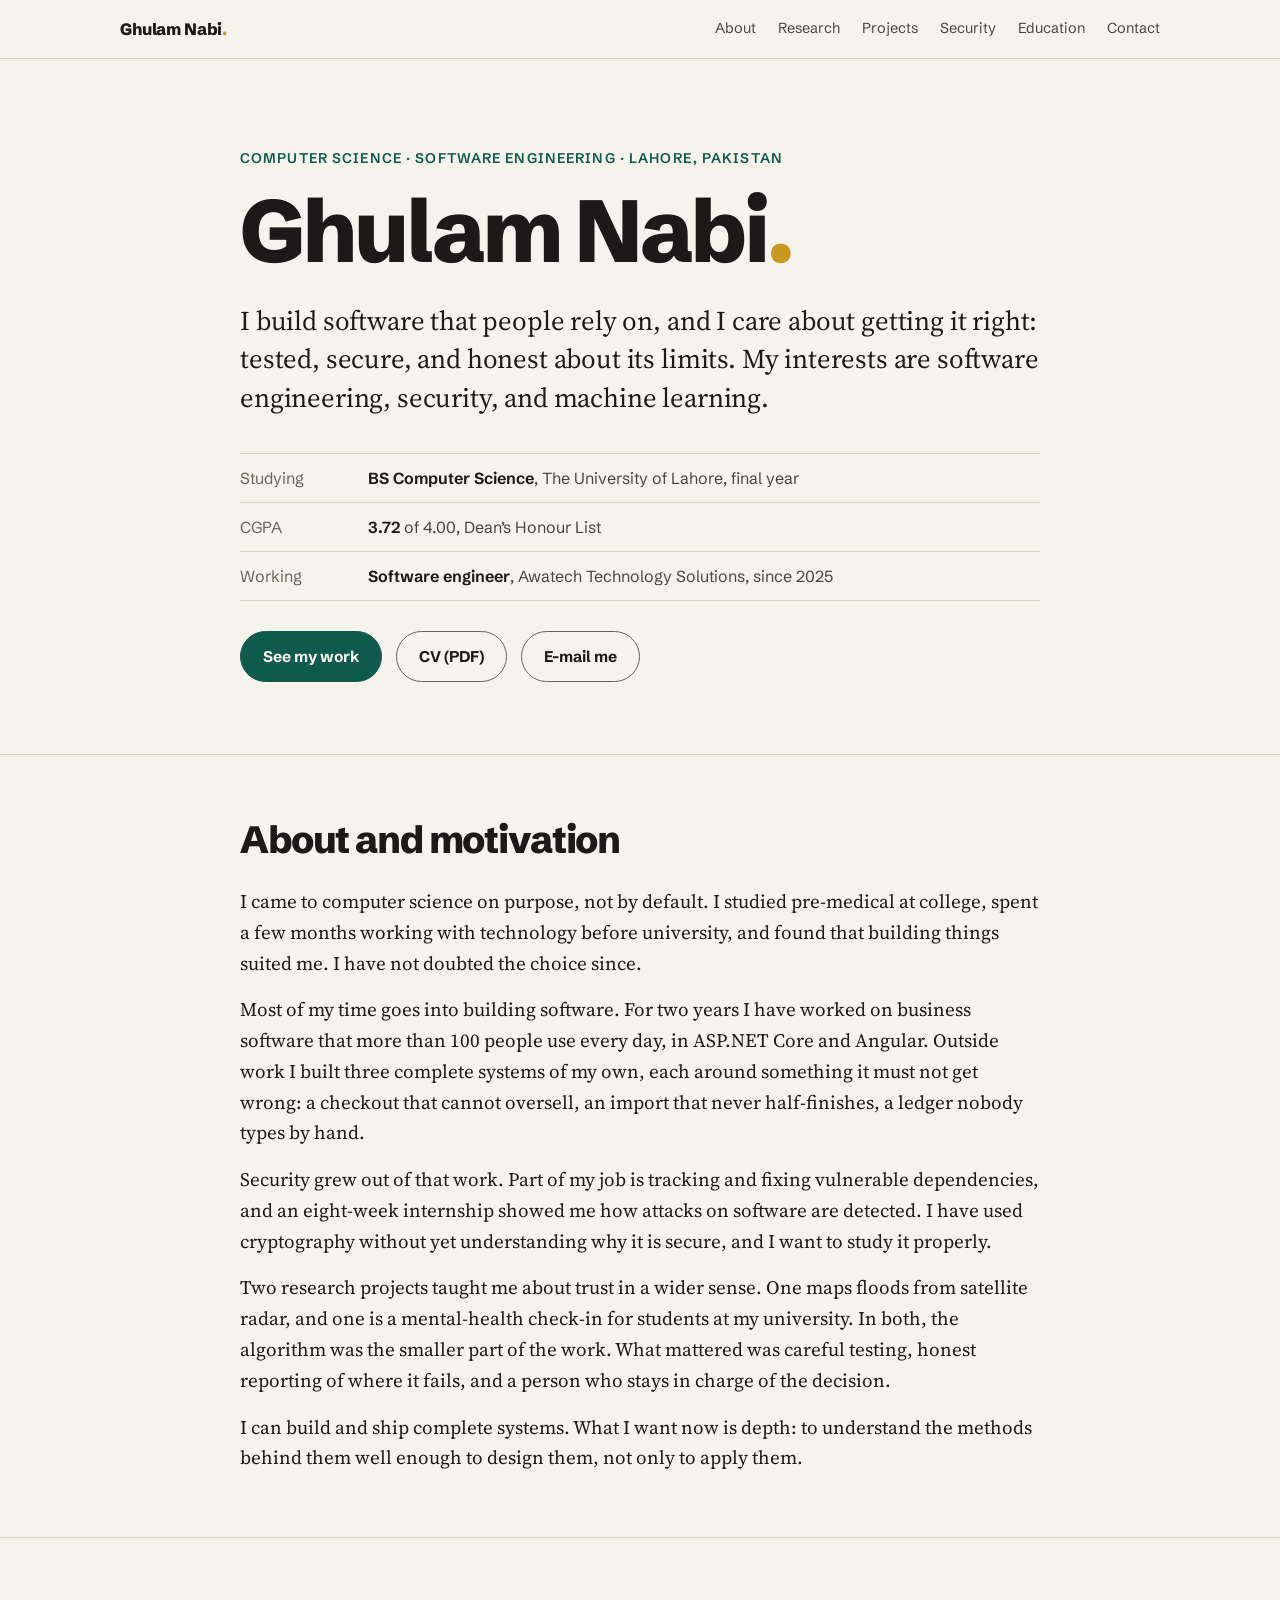
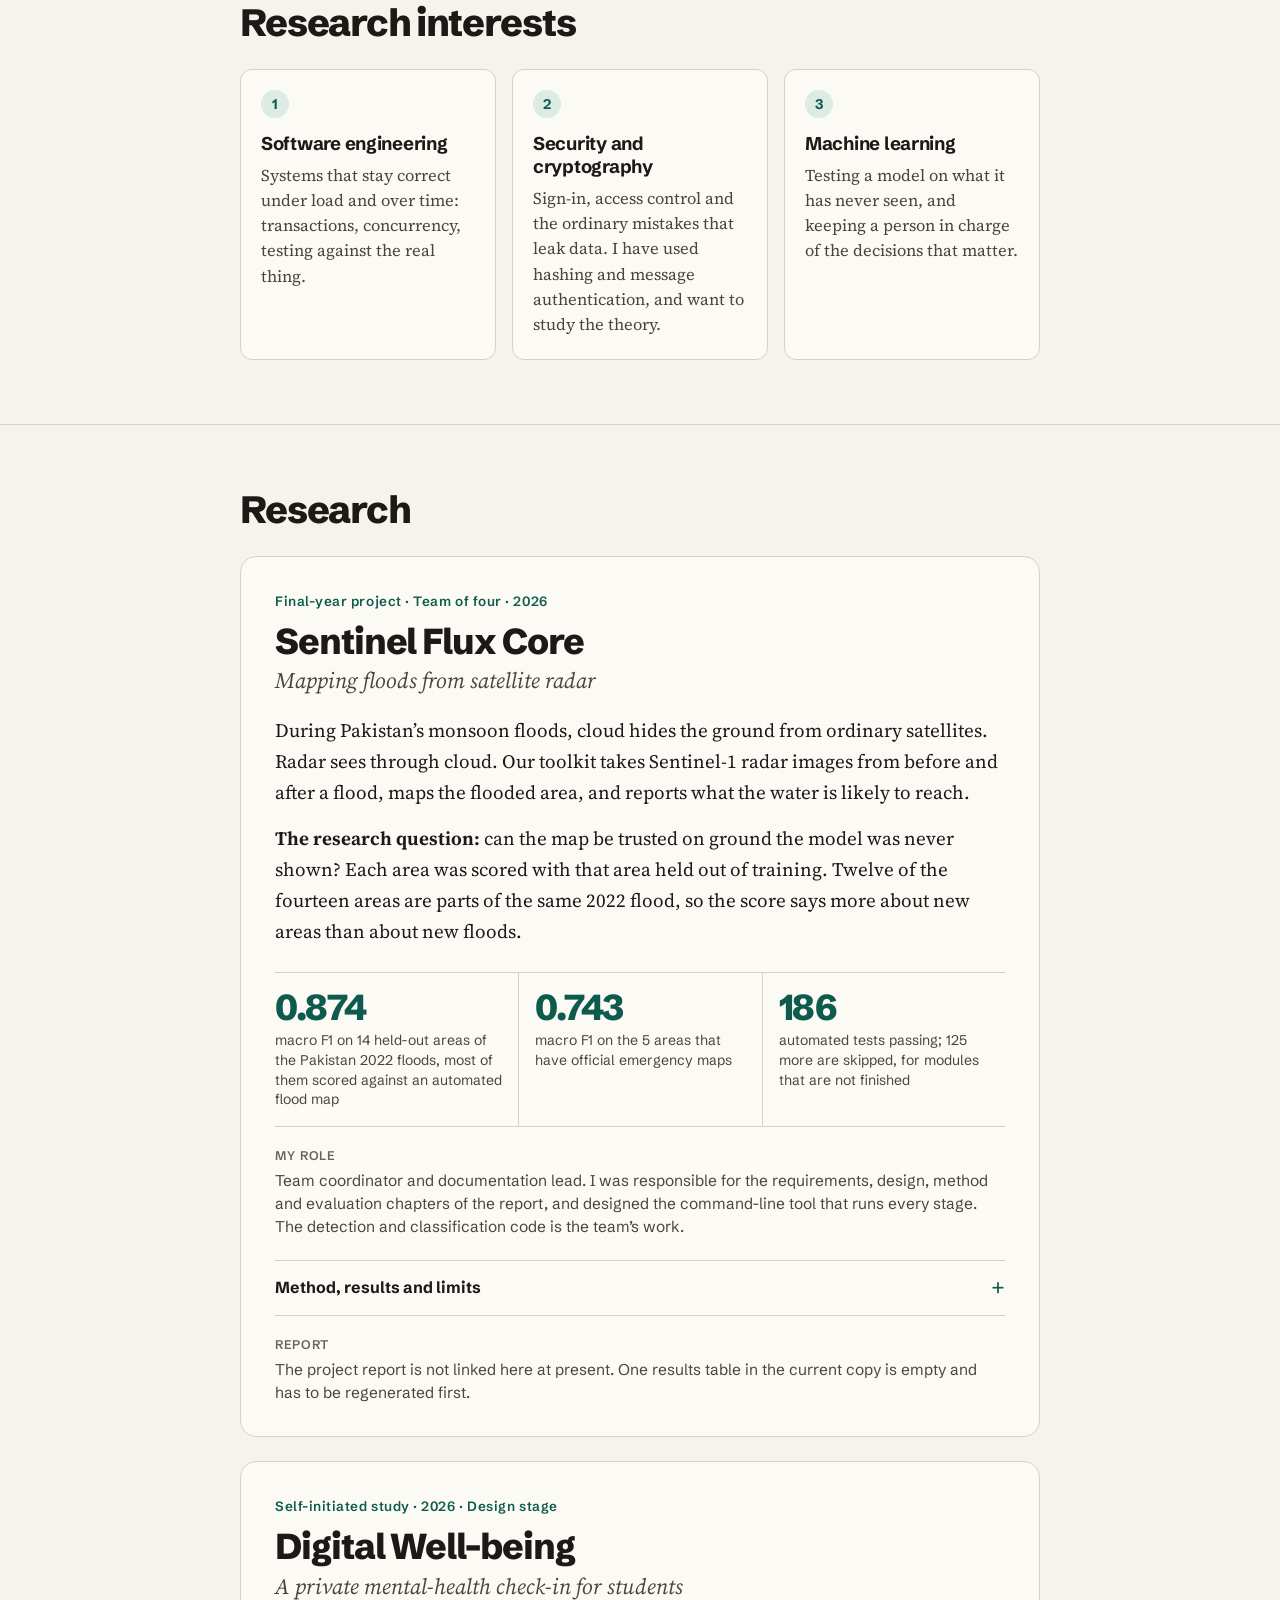
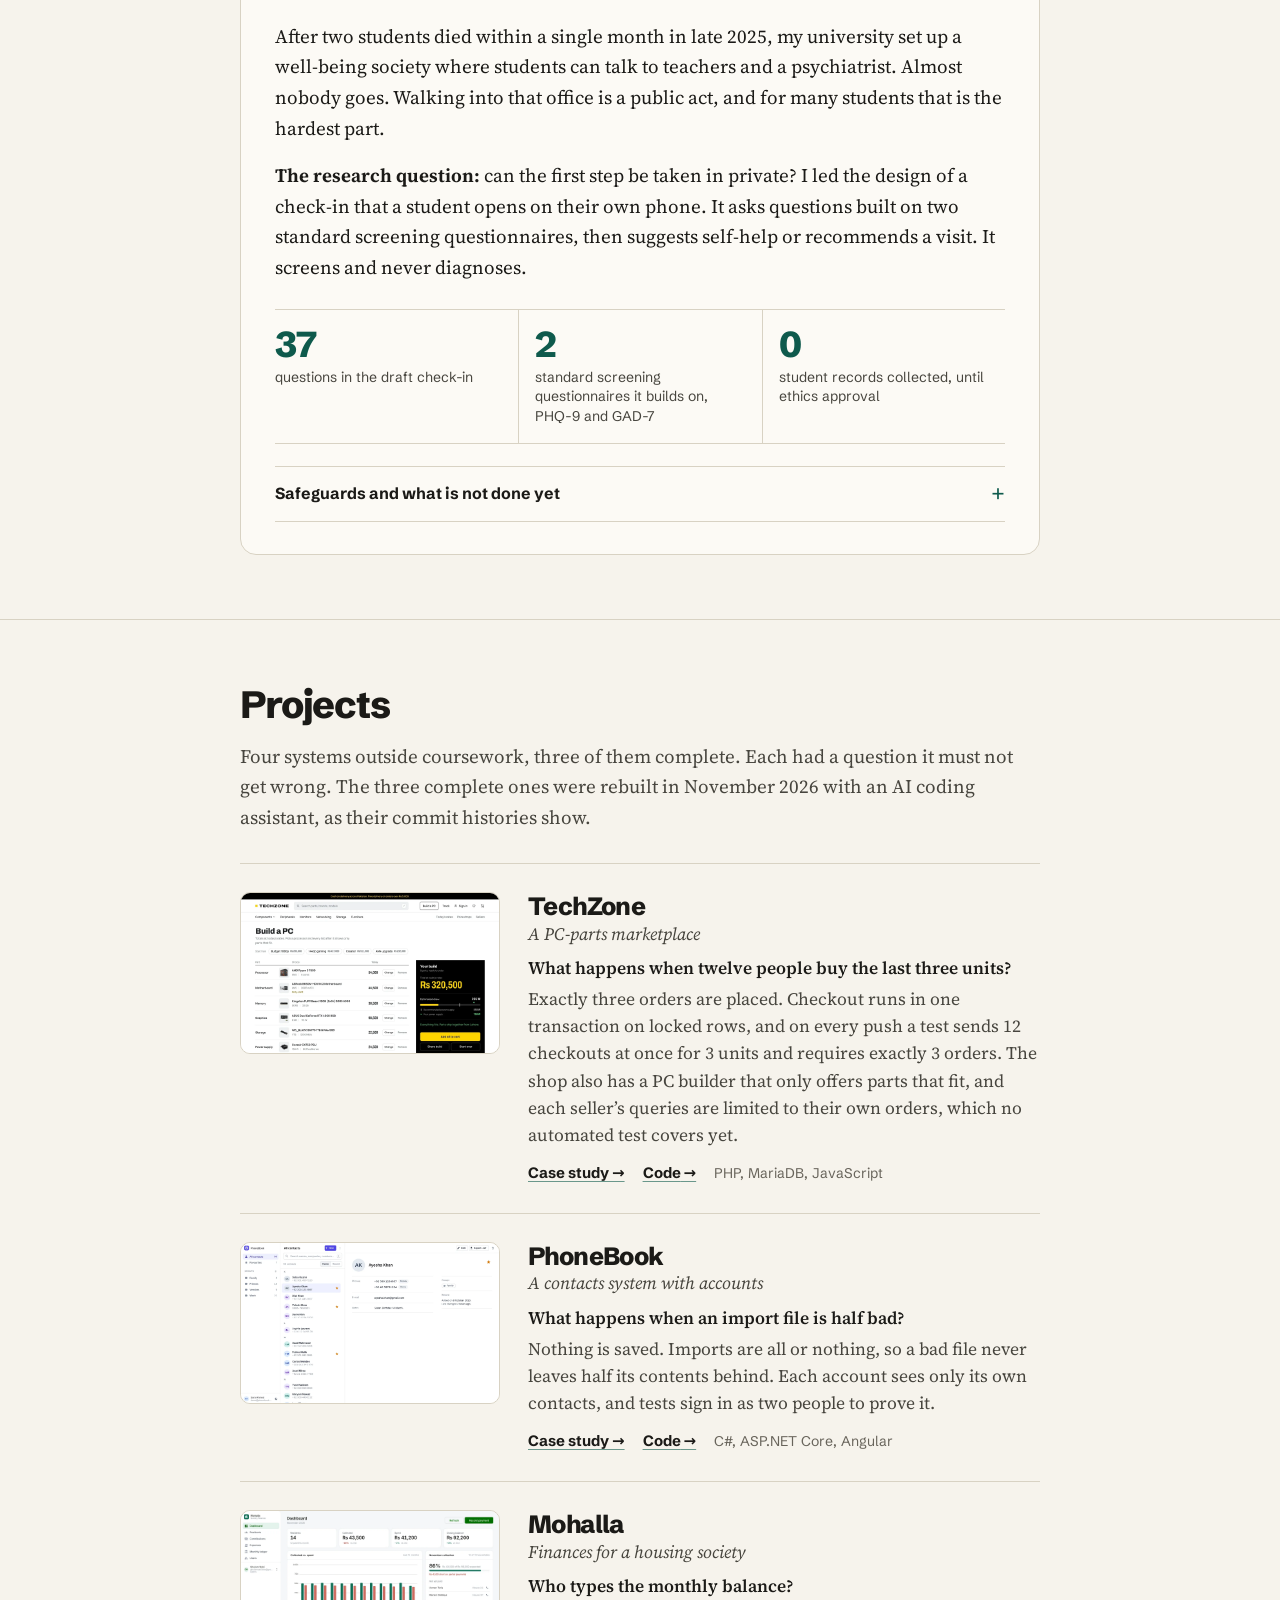
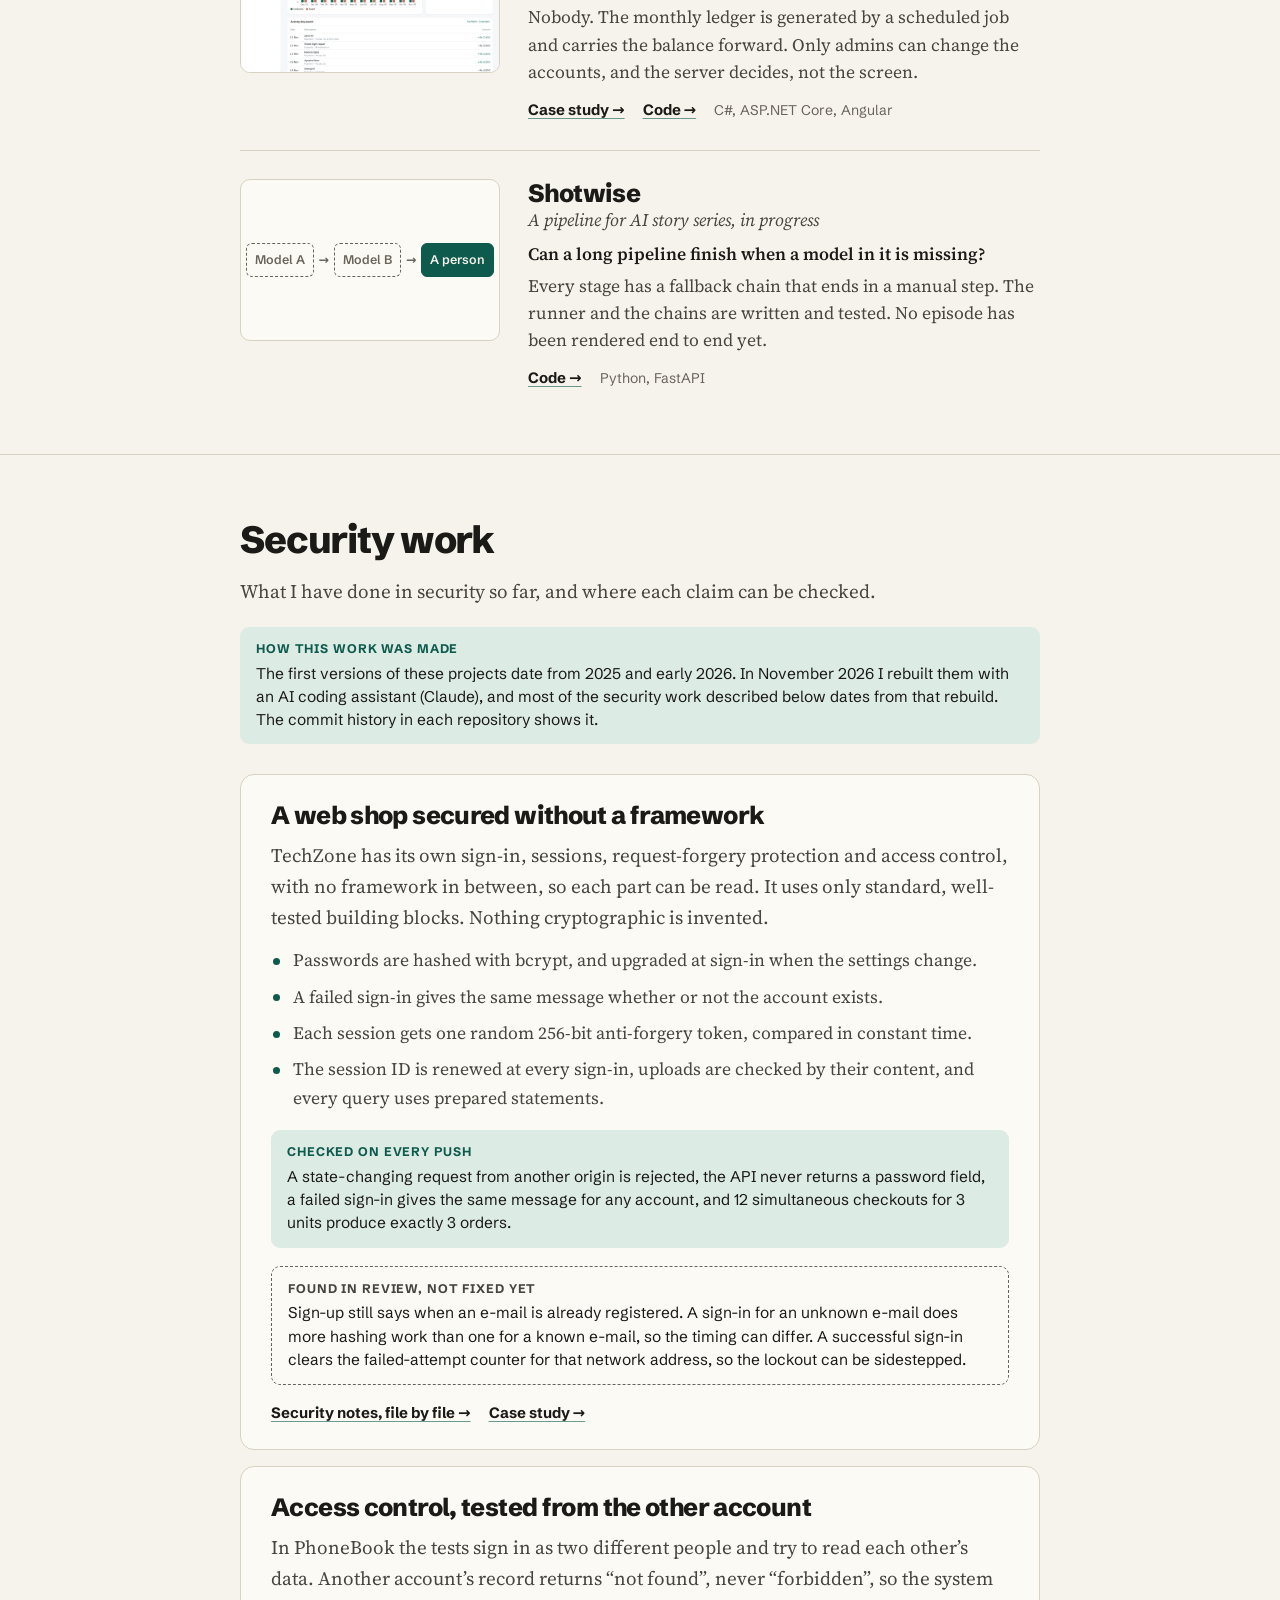
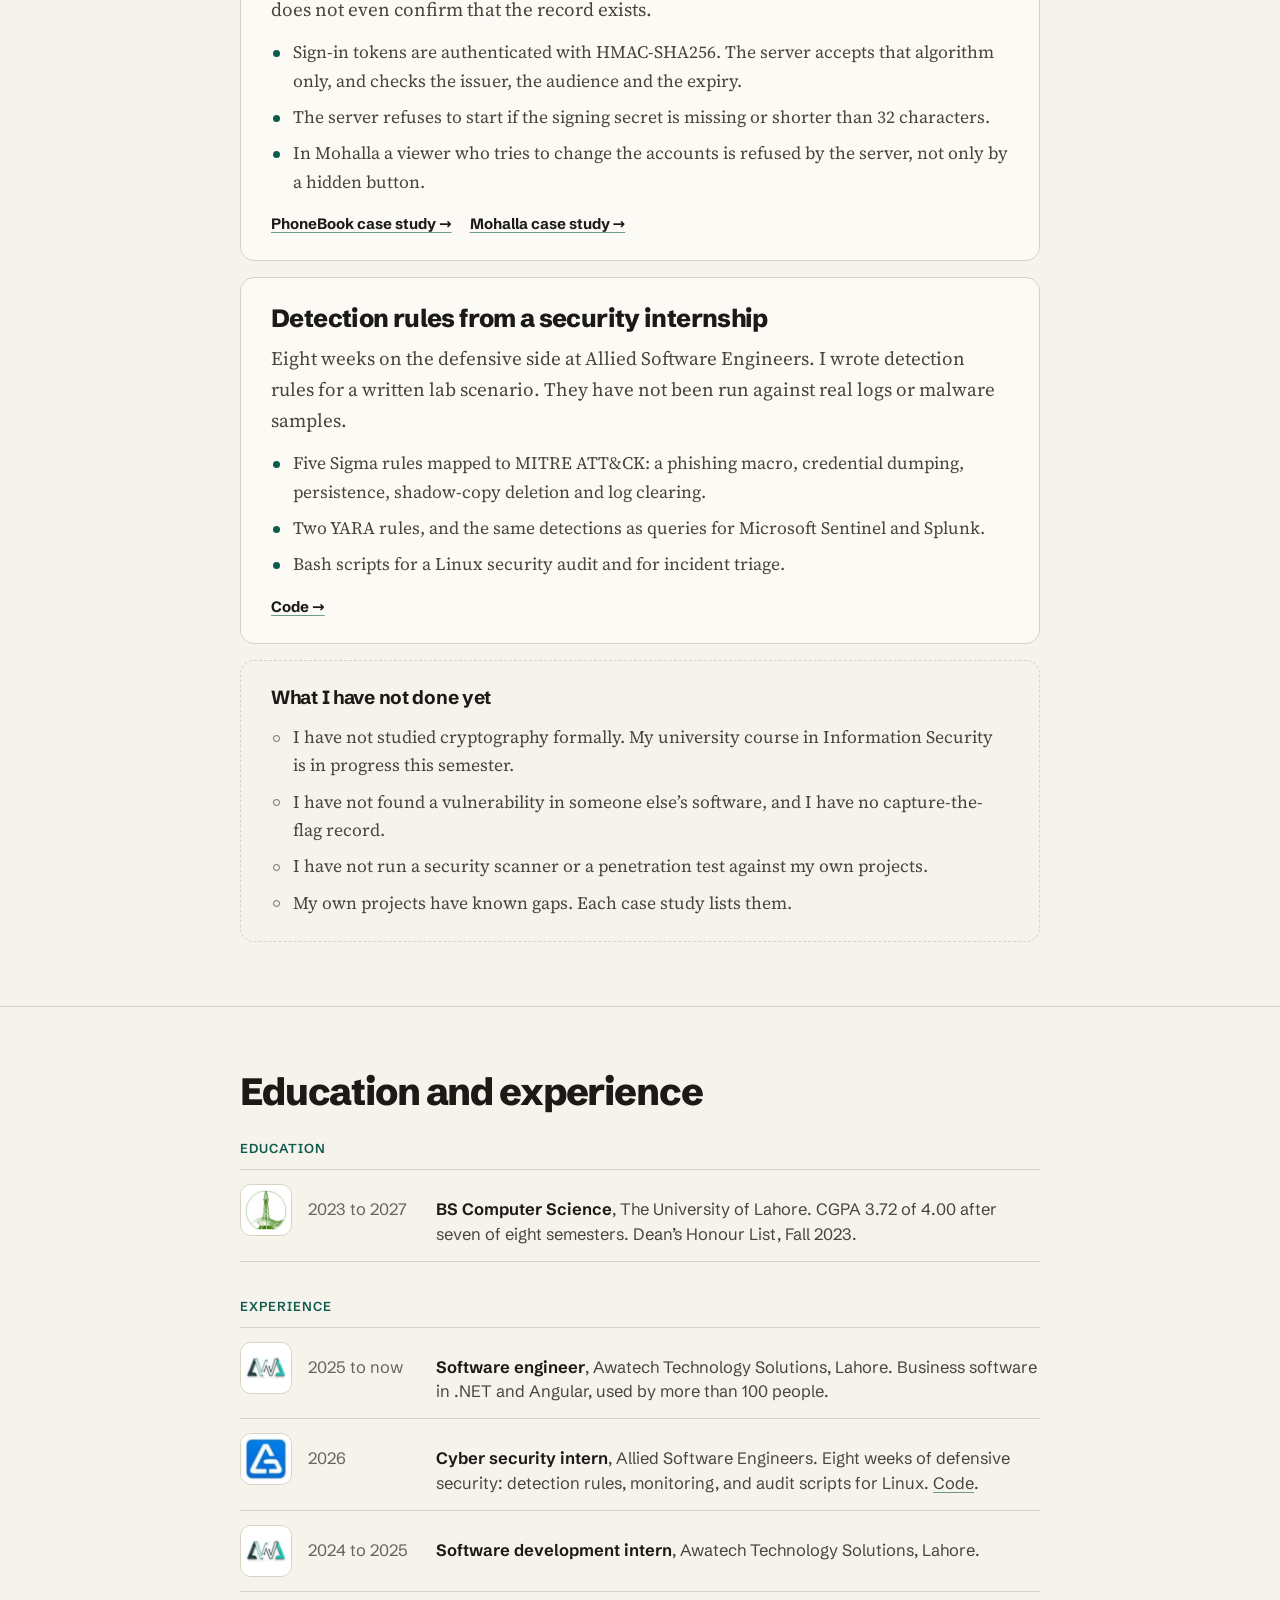
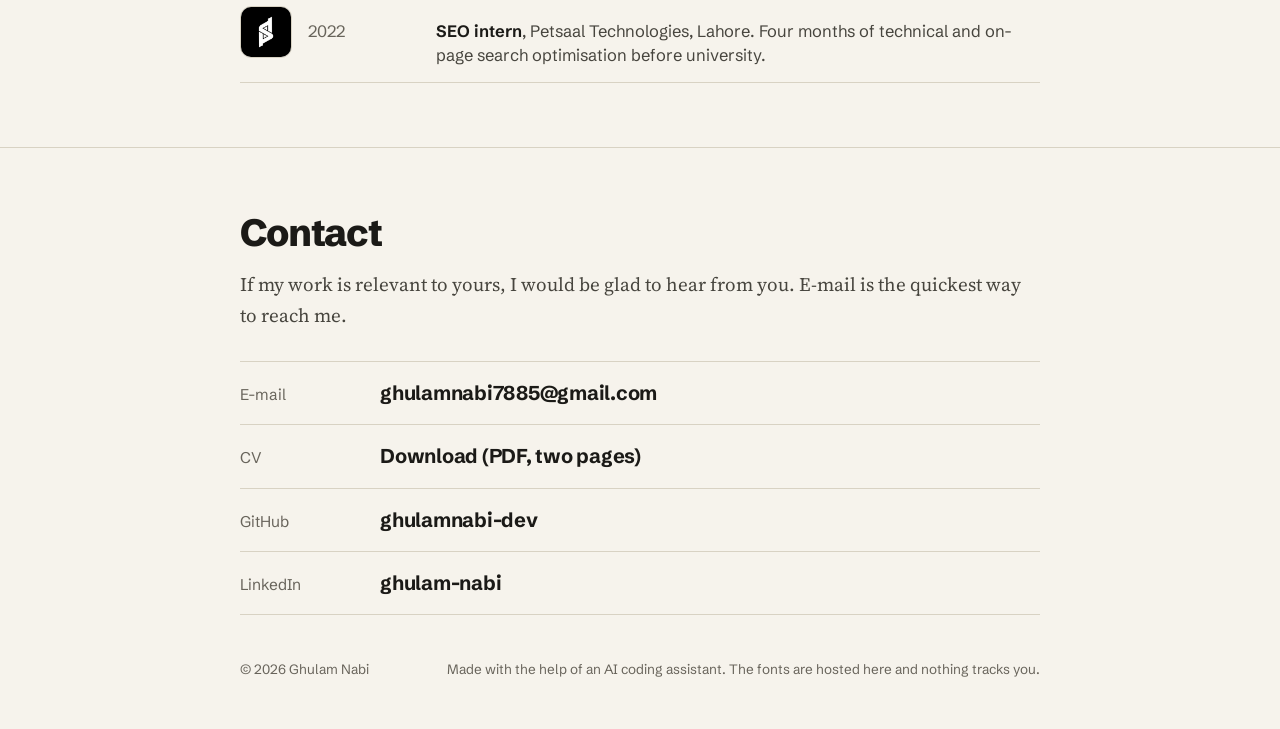
==== commit babd70ce: "Merge pull request #4 from ghulamnabi-dev/general-cs Present the site as general computer science; a" ====
--- a/index.html
+++ b/index.html
@@ -3,326 +3,293 @@
 <head>
 <meta charset="utf-8">
 <meta name="viewport" content="width=device-width, initial-scale=1">
-<title>Ghulam Nabi, software engineer</title>
-<meta name="description" content="Ghulam Nabi builds complete web systems in .NET, Angular and PHP: the API, the interface, the tests. Three projects with walkthroughs and case studies.">
-<meta name="color-scheme" content="dark">
-<meta property="og:title" content="Ghulam Nabi, software engineer">
-<meta property="og:description" content="Three systems built end to end, with walkthroughs and case studies: TechZone, PhoneBook and Mohalla.">
-<meta property="og:image" content="https://ghulamnabi-dev.github.io/img/og.png">
+<title>Ghulam Nabi, computer science</title>
+<meta name="description" content="Ghulam Nabi is a final-year computer science student at The University of Lahore and a software engineer, with interests in software engineering, security and machine learning.">
+<meta name="color-scheme" content="light dark">
+<meta property="og:title" content="Ghulam Nabi, computer science">
+<meta property="og:description" content="Four software systems, two research studies and security work, each with what was tested and what is still open.">
 <meta property="og:url" content="https://ghulamnabi-dev.github.io/">
-<meta name="twitter:card" content="summary_large_image">
+<link rel="canonical" href="https://ghulamnabi-dev.github.io/">
 <link rel="icon" href="favicon.svg" type="image/svg+xml">
-<link rel="preload" href="fonts/schibsted-grotesk-latin-wght-normal.woff2" as="font" type="font/woff2" crossorigin>
-<script type="application/ld+json">{"@context":"https://schema.org","@type":"Person","name":"Ghulam Nabi","jobTitle":"Software Engineer","address":{"@type":"PostalAddress","addressLocality":"Lahore","addressCountry":"PK"},"url":"https://ghulamnabi-dev.github.io/","sameAs":["https://github.com/ghulamnabi-dev","https://www.linkedin.com/in/ghulam-nabi-67b558374"]}</script>
-<meta name="theme-color" content="#0b0b0c">
-<link rel="stylesheet" href="css/home.css">
-<link rel="stylesheet" href="css/build.css">
-<script>
-(function (d) {
-  d.classList.add('js');
-  try {
-    if (!matchMedia('(prefers-reduced-motion: reduce)').matches && sessionStorage.getItem('built') !== '1') {
-      d.classList.add('build');
-      setTimeout(function () { if (!window.__buildAlive) d.classList.remove('build'); }, 3000);
-    }
-  } catch (e) {}
-})(document.documentElement);
-</script>
+<link rel="preload" href="fonts/source-serif-4-latin-opsz-normal.woff2" as="font" type="font/woff2" crossorigin>
+<script type="application/ld+json">{"@context":"https://schema.org","@type":"Person","name":"Ghulam Nabi","alumniOf":"The University of Lahore","address":{"@type":"PostalAddress","addressLocality":"Lahore","addressCountry":"PK"},"url":"https://ghulamnabi-dev.github.io/","sameAs":["https://github.com/ghulamnabi-dev","https://www.linkedin.com/in/ghulam-nabi-67b558374"]}</script>
+<link rel="stylesheet" href="css/academic.css">
 </head>
 <body>
-<a class="skip" href="#work">Skip to the work</a>
-<div class="progress" aria-hidden="true"></div>
+<a class="skip" href="#main">Skip to content</a>
 
 <header class="top">
-  <div class="wrap">
-    <a class="mark" href="./" aria-label="Ghulam Nabi, home"><b aria-hidden="true">GN</b><span>Ghulam Nabi</span></a>
+  <div class="wrap top__in">
+    <a class="mark" href="#top">Ghulam Nabi<i aria-hidden="true">.</i></a>
     <nav aria-label="Sections">
-      <span class="clock" data-clock>Lahore, UTC+5</span>
-      <a href="#work">Work</a>
-      <a href="#experience">Experience</a>
+      <a href="#about">About</a>
+      <a href="#research">Research</a>
+      <a href="#work">Projects</a>
+      <a href="#security">Security</a>
+      <a href="#record">Education</a>
       <a href="#contact">Contact</a>
     </nav>
   </div>
 </header>
 
-<main>
-  <section class="hero" aria-labelledby="hero-title">
-    <div class="wrap">
-      <h1 id="hero-title" class="it"><span>Ghulam</span> <span>Nabi<i aria-hidden="true">.</i></span></h1>
-      <div class="hero__grid">
-        <div>
-          <p class="lede it">I build complete web systems: the API, the interface, the tests, and the <em>unglamorous parts that keep records right</em> when real people use them. Mostly in .NET and Angular.</p>
-          <dl class="facts it">
-            <div><dt>Now</dt><dd><strong>Software engineer at Awatech Technology Solutions</strong>, Lahore, building ERP modules used by more than 100 people.</dd></div>
-            <div><dt>Studying</dt><dd><strong>BS Computer Science</strong>, University of Lahore. CGPA 3.72, finishing in January 2027.</dd></div>
-            <div><dt>Next</dt><dd>A master’s degree in Germany, from 2027.</dd></div>
-          </dl>
-          <div class="links it">
-            <a class="btn" href="#work">See the work</a>
-            <a href="ghulam-nabi-resume.pdf">Résumé (PDF)</a>
-            <a href="mailto:ghulamnabi7885@gmail.com">E-mail</a>
-            <a href="https://github.com/ghulamnabi-dev">GitHub</a>
-            <a href="https://www.linkedin.com/in/ghulam-nabi-67b558374">LinkedIn</a>
-          </div>
+<main id="main">
+
+  <section class="lead" id="top">
+    <div class="wrap">
+      <p class="kicker">Computer science · Software engineering · Lahore, Pakistan</p>
+      <h1>Ghulam Nabi<i aria-hidden="true">.</i></h1>
+      <p class="thesis">I build software that people rely on, and I care about getting it right: tested, secure, and honest about its limits. My interests are software engineering, security, and machine learning.</p>
+      <dl class="facts">
+        <div><dt>Studying</dt><dd><strong>BS Computer Science</strong>, The University of Lahore, final year</dd></div>
+        <div><dt>CGPA</dt><dd><strong>3.72</strong> of 4.00, Dean’s Honour List</dd></div>
+        <div><dt>Working</dt><dd><strong>Software engineer</strong>, Awatech Technology Solutions, since 2025</dd></div>
+      </dl>
+      <p class="actions"><a class="btn" href="#work">See my work</a><a class="btn btn--line" href="ghulam-nabi-cv.pdf">CV (PDF)</a><a class="btn btn--line" href="mailto:ghulamnabi7885@gmail.com">E-mail me</a></p>
+    </div>
+  </section>
+
+  <section id="about" aria-labelledby="about-title">
+    <div class="wrap">
+      <h2 id="about-title">About and motivation</h2>
+      <div class="prose">
+        <p>I came to computer science on purpose, not by default. I studied pre-medical at college, spent a few months working with technology before university, and found that building things suited me. I have not doubted the choice since.</p>
+        <p>Most of my time goes into building software. For two years I have worked on business software that more than 100 people use every day, in ASP.NET Core and Angular. Outside work I built three complete systems of my own, each around something it must not get wrong: a checkout that cannot oversell, an import that never half-finishes, a ledger nobody types by hand.</p>
+        <p>Security grew out of that work. Part of my job is tracking and fixing vulnerable dependencies, and an eight-week internship showed me how attacks on software are detected. I have used cryptography without yet understanding why it is secure, and I want to study it properly.</p>
+        <p>Two research projects taught me about trust in a wider sense. One maps floods from satellite radar, and one is a mental-health check-in for students at my university. In both, the algorithm was the smaller part of the work. What mattered was careful testing, honest reporting of where it fails, and a person who stays in charge of the decision.</p>
+        <p>I can build and ship complete systems. What I want now is depth: to understand the methods behind them well enough to design them, not only to apply them.</p>
+      </div>
+    </div>
+  </section>
+
+  <section id="interests" aria-labelledby="interests-title">
+    <div class="wrap">
+      <h2 id="interests-title">Research interests</h2>
+      <ol class="three">
+        <li><h3>Software engineering</h3><p>Systems that stay correct under load and over time: transactions, concurrency, testing against the real thing.</p></li>
+        <li><h3>Security and cryptography</h3><p>Sign-in, access control and the ordinary mistakes that leak data. I have used hashing and message authentication, and want to study the theory.</p></li>
+        <li><h3>Machine learning</h3><p>Testing a model on what it has never seen, and keeping a person in charge of the decisions that matter.</p></li>
+      </ol>
+    </div>
+  </section>
+
+  <section id="research" aria-labelledby="research-title">
+    <div class="wrap">
+      <h2 id="research-title">Research</h2>
+
+      <article class="study">
+        <p class="study__kind">Final-year project · Team of four · 2026</p>
+        <h3>Sentinel Flux Core</h3>
+        <p class="study__sub">Mapping floods from satellite radar</p>
+        <div class="prose">
+          <p>During Pakistan’s monsoon floods, cloud hides the ground from ordinary satellites. Radar sees through cloud. Our toolkit takes Sentinel-1 radar images from before and after a flood, maps the flooded area, and reports what the water is likely to reach.</p>
+          <p><strong>The research question:</strong> can the map be trusted on ground the model was never shown? Each area was scored with that area held out of training. Twelve of the fourteen areas are parts of the same 2022 flood, so the score says more about new areas than about new floods.</p>
         </div>
-
-        <figure class="bench it" data-bench data-project="tz">
-          <div class="bench__frame">
-            <video muted playsinline preload="metadata" poster="media/tz-loop-builder-poster.jpg" aria-label="TechZone: the PC builder lists the boards that don’t fit, with the reason"></video>
-          </div>
-          <div class="bench__bar" role="tablist" aria-label="Choose a project to preview">
-            <button class="bench__tab" role="tab" aria-selected="true" data-project="tz" data-clip="media/tz-loop-builder" data-label="TechZone: the PC builder lists the boards that don’t fit, with the reason">TechZone<small>Parts that don’t fit say why</small></button>
-            <button class="bench__tab" role="tab" aria-selected="false" data-project="pb" data-clip="media/pb-loop-import" data-label="PhoneBook: a vCard file with errors is refused as a whole, with every problem listed">PhoneBook<small>Imports are all or nothing</small></button>
-            <button class="bench__tab" role="tab" aria-selected="false" data-project="mo" data-clip="media/mo-loop-statement" data-label="Mohalla: a resident’s statement, then recording a payment">Mohalla<small>A household’s statement</small></button>
-          </div>
-        </figure>
-      </div>
-    </div>
-  </section>
-
-
-  <div id="work">
-    <div class="wrap head">
-      <h2>Three systems, each built <em>end to end.</em></h2>
-      <span class="head__n" aria-hidden="true">01 — 03</span>
-      <p>Each one is mine from the database to the last screen, with tests, a README that explains the decisions, and a walkthrough you can watch in a few minutes.</p>
-    </div>
-
-    <div class="wrap stack">
-      <section class="card card--tz" aria-labelledby="tz-title">
-        <div class="card__top"><span>01</span><span>PC-parts marketplace for Lahore. PHP 8 and MariaDB, no framework.</span></div>
-        <h3 id="tz-title">TechZone</h3>
-        <div class="card__grid">
-          <figure id="tz-player">
-            <video data-loop muted loop playsinline preload="none" poster="media/tz-loop-order-poster.jpg" aria-label="TechZone back-office: an order is confirmed, paid, fulfilled and shipped">
-              <source src="media/tz-loop-order.webm" type="video/webm"><source src="media/tz-loop-order.mp4" type="video/mp4">
-            </video>
-            <figcaption>An order moves from confirmed to shipped. Each step lands on its timeline with who did it.</figcaption>
-          </figure>
-          <div>
-            <p class="card__lede">A storefront built around today’s rates, a PC builder that only offers parts that fit, and a back-office where every order carries its own history.</p>
-            <ul>
-              <li>The builder explains itself</li>
-              <li>Stock is a ledger, not a number</li>
-              <li>Ten admin screens on one AG Grid wrapper</li>
-            </ul>
-            <details class="hood"><summary>Under the hood</summary><ul><li><b>AG Grid on ten admin screens</b> through one wrapper: search, filters, bulk actions, CSV export, saved column layouts</li><li><b>Shared <code>core/</code> library</b> sessions, CSRF, validation and checkout, used by the storefront and the admin</li><li><b>Row locks at checkout</b> <code>SELECT … FOR UPDATE</code> in one transaction, so it cannot oversell</li><li><b>Audit log</b> every admin write stored with a before and after diff</li><li><b>Pure rule functions</b> compatibility, shipping and discounts shared by every surface</li></ul></details>
-            <p class="card__stack">PHP 8, MariaDB, plain JavaScript, AG Grid, GitHub Actions</p>
-            <div class="links">
-              <a class="btn btn--go" href="work/techzone/">Read the case study</a>
-              <button class="play" type="button" data-youtube="zRxEUyW1uIs" data-target="tz-player" data-title="TechZone walkthrough">Watch the walkthrough (2:48)</button>
-              <a href="https://github.com/ghulamnabi-dev/TechZone">View the code</a>
+        <dl class="nums">
+          <div><dt>0.874</dt><dd>macro F1 on 14 held-out areas of the Pakistan 2022 floods, most of them scored against an automated flood map</dd></div>
+          <div><dt>0.743</dt><dd>macro F1 on the 5 areas that have official emergency maps</dd></div>
+          <div><dt>186</dt><dd>automated tests passing; 125 more are skipped, for modules that are not finished</dd></div>
+        </dl>
+        <p class="role"><b>My role</b> Team coordinator and documentation lead. I was responsible for the requirements, design, method and evaluation chapters of the report, and designed the command-line tool that runs every stage. The detection and classification code is the team’s work.</p>
+        <details>
+          <summary>Method, results and limits</summary>
+          <div class="more">
+            <h4>Method</h4>
+            <ul>
+              <li>Open water looks dark to radar, so a flood shows up as land that went dark between two passes.</li>
+              <li>A classifier then refines the map using signal strength, change over time and terrain.</li>
+              <li>A person reviews every map in a dashboard before any message is approved.</li>
+            </ul>
+            <h4>Results</h4>
+            <div class="table__scroll">
+              <table>
+                <thead><tr><th scope="col">Evaluation set</th><th scope="col" class="num">Areas</th><th scope="col" class="num">Macro F1</th><th scope="col" class="num">Weakest event</th></tr></thead>
+                <tbody>
+                  <tr><th scope="row">Clean held-out benchmark</th><td class="num">14</td><td class="num"><b>0.874</b></td><td class="num">0.803</td></tr>
+                  <tr><th scope="row">Harder audit set</th><td class="num">17</td><td class="num"><b>0.854</b></td><td class="num">0.674</td></tr>
+                  <tr><th scope="row">Official emergency maps only</th><td class="num">5</td><td class="num"><b>0.743</b></td><td class="num">not listed</td></tr>
+                </tbody>
+              </table>
             </div>
-          </div>
+            <h4>Limits</h4>
+            <ul>
+              <li>Twelve of the fourteen clean areas are scored against the Global Flood Monitoring product, which is itself an automated map, and the classifier also takes that product as one of its inputs. Against official emergency maps alone the score falls to 0.743.</li>
+              <li>One audit event scores 0.674. Finding out why is the next piece of work.</li>
+              <li>It maps floods that have happened. It does not predict them.</li>
+              <li>It supports a human decision. It is not an automatic warning system.</li>
+            </ul>
+          </div>
+        </details>
+        <p class="role"><b>Report</b> The project report is not linked here at present. One results table in the current copy is empty and has to be regenerated first.</p>
+      </article>
+
+      <article class="study">
+        <p class="study__kind">Self-initiated study · 2026 · Design stage</p>
+        <h3>Digital Well-being</h3>
+        <p class="study__sub">A private mental-health check-in for students</p>
+        <div class="prose">
+          <p>After two students died within a single month in late 2025, my university set up a well-being society where students can talk to teachers and a psychiatrist. Almost nobody goes. Walking into that office is a public act, and for many students that is the hardest part.</p>
+          <p><strong>The research question:</strong> can the first step be taken in private? I led the design of a check-in that a student opens on their own phone. It asks questions built on two standard screening questionnaires, then suggests self-help or recommends a visit. It screens and never diagnoses.</p>
         </div>
-      </section>
-
-      <section class="card card--pb" aria-labelledby="pb-title">
-        <div class="card__top"><span>02</span><span>Contacts app. ASP.NET Core 9 API and Angular 19 client.</span></div>
-        <h3 id="pb-title">PhoneBook</h3>
-        <div class="card__grid">
-          <figure id="pb-player">
-            <video data-loop muted loop playsinline preload="none" poster="media/pb-loop-search-poster.jpg" aria-label="PhoneBook: typing part of a number narrows the list and opens a contact">
-              <source src="media/pb-loop-search.webm" type="video/webm"><source src="media/pb-loop-search.mp4" type="video/mp4">
-            </video>
-            <figcaption>Typing “+92 30” finds every number that contains it, however it was written.</figcaption>
-          </figure>
-          <div>
-            <p class="card__lede">Contacts with several numbers each, groups, favourites, search by any part of a number, and vCard import and export.</p>
-            <ul>
-              <li>Imports are all or nothing</li>
-              <li>Each account sees only its own data</li>
-              <li>Tested at both ends</li>
-            </ul>
-            <details class="hood"><summary>Under the hood</summary><ul><li><b>Generic Repository and Unit of Work</b> several repositories commit together or not at all</li><li><b>Hand-written JWT</b> HS256 tokens, no ASP.NET Identity</li><li><b>RFC 7807 errors</b> one exception handler for every failure path</li><li><b>WebApplicationFactory tests</b> the real API on in-memory SQLite</li><li><b>vCard 3.0 reader and writer</b> no library</li></ul></details>
-            <p class="card__stack">C#, ASP.NET Core 9, EF Core, SQLite or SQL Server, Angular 19, Angular Material, xUnit, Docker</p>
-            <div class="links">
-              <a class="btn btn--go" href="work/phonebook/">Read the case study</a>
-              <button class="play" type="button" data-youtube="OrchwyS9jfs" data-target="pb-player" data-title="PhoneBook walkthrough">Watch the walkthrough (1:25)</button>
-              <a href="https://github.com/ghulamnabi-dev/PhoneBook">View the code</a>
-            </div>
-          </div>
-        </div>
-      </section>
-
-      <section class="card card--mo" aria-labelledby="mo-title">
-        <div class="card__top"><span>03</span><span>Finances for a housing society. ASP.NET Core 9 and Angular 19.</span></div>
-        <h3 id="mo-title">Mohalla</h3>
-        <div class="card__grid">
-          <figure id="mo-player">
-            <video data-loop muted loop playsinline preload="none" poster="media/mo-loop-ledger-poster.jpg" aria-label="Mohalla: the monthly ledger, then the dashboard in dark mode">
-              <source src="media/mo-loop-ledger.webm" type="video/webm"><source src="media/mo-loop-ledger.mp4" type="video/mp4">
-            </video>
-            <figcaption>The monthly ledger: each month opens with the last month’s closing balance.</figcaption>
-          </figure>
-          <div>
-            <p class="card__lede">Residents, monthly contributions, expenses, and a ledger that closes each month by itself and carries the balance forward.</p>
-            <ul>
-              <li>The ledger closes itself</li>
-              <li>Admins change, viewers read</li>
-              <li>Statements a household can follow</li>
-            </ul>
-            <details class="hood"><summary>Under the hood</summary><ul><li><b>Controllers, services, repositories</b> every dependency behind an interface</li><li><b>Identity and JWT roles</b> <code>[Authorize(Roles)]</code> on every write</li><li><b>Hangfire</b> the scheduled job that opens each month</li><li><b>Signals and standalone components</b> Angular 19, lazy routes</li><li><b>A 60-line SVG chart</b> no charting dependency, about 114 kB gzipped</li></ul></details>
-            <p class="card__stack">C#, ASP.NET Core 9, EF Core, SQL Server, Hangfire, Angular 19, Material 3, Docker</p>
-            <div class="links">
-              <a class="btn btn--go" href="work/mohalla/">Read the case study</a>
-              <button class="play" type="button" data-youtube="zd3m_JkKpFA" data-target="mo-player" data-title="Mohalla walkthrough">Watch the walkthrough (0:36)</button>
-              <a href="https://github.com/ghulamnabi-dev/mohalla">View the code</a>
-            </div>
-          </div>
-        </div>
-      </section>
-    </div>
-  </div>
-
-  <section class="flood" aria-labelledby="sf-title">
-    <div class="wrap flood__grid">
-      <div>
-        <p class="flood__kind">Final-year project, with a team of four. 2026.</p>
-        <h2 id="sf-title">Sentinel Flux Core</h2>
-        <p class="flood__lede">A Python toolkit that maps floods from Sentinel-1 radar imagery, which sees through the monsoon clouds that blind optical satellites, and reports what the water is likely to reach.</p>
-        <p>Benchmarked on the Pakistan 2022 floods, holding out whole events rather than random tiles. I coordinated the team, wrote the 81-page report and designed the command-line tool that runs the pipeline from data checks to the review dashboard.</p>
-        <div class="nums">
-          <div><b>0.874</b><span>macro F1 on held-out flood events</span></div>
-          <div><b>186</b><span>automated tests passing</span></div>
-        </div>
-        <div class="links"><a class="btn btn--go" href="sentinel-flux-core-report.pdf">Read the report</a><span class="flood__meta">PDF, 81 pages, 4 MB</span></div>
-      </div>
-      <figure class="radar" data-radar>
-        <canvas width="640" height="420" role="img" aria-label="Illustration: a river in a radar image before a flood, after it, and the area that changed"></canvas>
-        <div class="radar__bar" role="group" aria-label="Choose a view">
-          <button type="button" aria-pressed="true">Before</button>
-          <button type="button" aria-pressed="false">After</button>
-          <button type="button" aria-pressed="false">What changed</button>
-        </div>
-        <figcaption>An illustration drawn in your browser, not project data. In radar imagery open water reads dark, so a flood shows up as land that went dark between two passes.</figcaption>
-      </figure>
-    </div>
-  </section>
-
-  <section aria-labelledby="also-title">
-    <div class="wrap head">
-      <h2 id="also-title">Also</h2>
-    </div>
-    <div class="wrap">
-      <ul class="rows">
-        <li class="row">
-          <div class="row__when">2026<br>Design stage</div>
-          <div>
-            <h3>Digital Well-being <small>a mental-health check-in for my university</small></h3>
-            <p>In December 2025 a student at my university died, in what was reported as a suicide. The university responded by setting up a well-being society where students can talk to teachers and a psychiatrist. I noticed that almost nobody goes. Walking into that office is a public act, and for many students that is the hardest part.</p>
-            <p>So I led the design of a first step that needs no office: a private check-in a student opens on their phone from a QR code on a noticeboard. It asks 37 questions built on the PHQ-9 and GAD-7 screening questionnaires, then either suggests self-help or recommends a visit to the society. It screens and never diagnoses, and any sign of suicidal thoughts skips the model and shows crisis help at once.</p>
-            <p>Done so far: the questionnaire with the evidence behind each question, and a benchmark of three models on a public student-depression dataset, trained on CPU and on GPU, at about 84% test accuracy. The app is not built and no student data has been collected. That waits for ethics approval and supervision by the society’s counsellors.</p>
-          </div>
-          <div class="row__aside">Python, scikit-learn, XGBoost, RAPIDS cuML</div>
-        </li>
-        <li class="row">
-          <div class="row__when">2026<br>Working on</div>
-          <div>
-            <h3>Shotwise <small>a pipeline for AI story series</small></h3>
-            <p>A Python pipeline that takes a story from script to shot breakdown, keyframes, video, voice and a finished episode. Every model or service is a swappable provider with a fallback chain, and the last link in every chain is a manual step, so a missing model never stops the run.</p>
-            <p>The breakdown stage, the stage runner, the job queue and a local review page are written and tested. No episode has been rendered end to end yet. That is the next step.</p>
-          </div>
-          <div class="row__aside"><a href="https://github.com/ghulamnabi-dev/shotwise">View the code</a><br>Python, Typer, FastAPI, ComfyUI</div>
-        </li>
-        <li class="row">
-          <div class="row__when">2026<br>Internship</div>
-          <div>
-            <h3>Detection rules and Linux security scripts <small>from a cyber-security internship</small></h3>
-            <p>From an eight-week cyber-security internship: Sigma rules mapped to MITRE ATT&amp;CK, YARA rules, hunting queries for Microsoft Sentinel and Splunk, and Bash scripts for a security audit and incident triage. All of it defensive.</p>
-          </div>
-          <div class="row__aside"><a href="https://github.com/ghulamnabi-dev/Cyber_Security">View the code</a></div>
-        </li>
-      </ul>
-    </div>
-  </section>
-
-  <section id="experience" aria-labelledby="exp-title">
-    <div class="wrap head">
-      <h2 id="exp-title">Experience</h2>
-    </div>
-    <div class="wrap">
-      <ul class="rows">
-        <li class="row">
-          <div class="row__when">Sep 2025 to now</div>
-          <div>
-            <h3>Software engineer <small>Awatech Technology Solutions, Lahore</small></h3>
-            <p>ERP modules from end to end: ASP.NET Core endpoints, Angular forms and dashboards, and SQL Server migrations, used by more than 100 people. I also keep the front-end dependencies healthy. Kept on after my internship, alongside my final year.</p>
-          </div>
-          <div class="row__aside">.NET, Angular, SQL Server</div>
-        </li>
-        <li class="row">
-          <div class="row__when">Jul to Aug 2026</div>
-          <div>
-            <h3>Cyber security intern <small>Allied Software Engineers, remote</small></h3>
-            <p>Eight weeks of vulnerability assessment, security monitoring, secure configuration and incident response.</p>
-          </div>
-          <div class="row__aside">Completion certificate</div>
-        </li>
-        <li class="row">
-          <div class="row__when">Jul 2024 to Aug 2025</div>
-          <div>
-            <h3>Software development intern <small>Awatech Technology Solutions, Lahore</small></h3>
-            <p>CRUD applications in .NET and Angular: API endpoints, data-entry forms and validation on SQL Server, through pull requests and code review.</p>
-          </div>
-          <div class="row__aside">.NET, Angular</div>
-        </li>
-        <li class="row">
-          <div class="row__when">Sep to Dec 2022</div>
-          <div>
-            <h3>SEO intern <small>Petsaal Technologies, Lahore</small></h3>
-            <p>Technical and on-page SEO, Google Analytics and Search Console, WordPress performance.</p>
-          </div>
-          <div class="row__aside"></div>
-        </li>
-      </ul>
-    </div>
-
-    <div class="wrap two">
-      <div>
-        <h3>Education</h3>
-        <ul class="list">
-          <li><span>2023 to 2027</span><span><strong>BS Computer Science</strong>, The University of Lahore. CGPA 3.72 after seven of eight semesters. Dean’s Honour List, Fall 2023.</span></li>
-          <li><span>2020 to 2022</span><span><strong>FSc Pre-Medical</strong>, Aspire College, Okara.</span></li>
-          <li><span>2025</span><span><strong>Crash Course on Python</strong>, Google, on Coursera.</span></li>
-          <li><span>2024 to 2025</span><span><strong>Leadership Program</strong>, UOL Student Guild.</span></li>
-        </ul>
-      </div>
-      <div>
-        <h3>Languages</h3>
-        <ul class="list">
-          <li><span>Urdu</span><span>Native.</span></li>
-          <li><span>English</span><span>Fluent. My language of study through school and university.</span></li>
-          <li><span>German</span><span>Beginner (A1), and learning.</span></li>
-        </ul>
-      </div>
+        <dl class="nums">
+          <div><dt>37</dt><dd>questions in the draft check-in</dd></div>
+          <div><dt>2</dt><dd>standard screening questionnaires it builds on, PHQ-9 and GAD-7</dd></div>
+          <div><dt>0</dt><dd>student records collected, until ethics approval</dd></div>
+        </dl>
+        <details>
+          <summary>Safeguards and what is not done yet</summary>
+          <div class="more">
+            <h4>Safeguards</h4>
+            <ul>
+              <li>In the design, any sign of suicidal thoughts skips the model and shows crisis help at once.</li>
+              <li>No student data is collected before ethics approval.</li>
+              <li>A pilot would run under the society’s counsellors.</li>
+            </ul>
+            <h4>Not done yet</h4>
+            <ul>
+              <li>The app is not built.</li>
+              <li>Nothing has been tested with students at my university.</li>
+            </ul>
+          </div>
+        </details>
+      </article>
+    </div>
+  </section>
+
+  <section id="work" aria-labelledby="work-title">
+    <div class="wrap">
+      <h2 id="work-title">Projects</h2>
+      <p class="intro">Four systems outside coursework, three of them complete. Each had a question it must not get wrong. The three complete ones were rebuilt in November 2026 with an AI coding assistant, as their commit histories show.</p>
+
+      <ul class="projects">
+        <li>
+          <a class="thumb" href="work/techzone/" tabindex="-1" aria-hidden="true"><img src="img/techzone/03-builder.webp" width="1600" height="1264" alt=""></a>
+          <div>
+            <h3>TechZone <small>A PC-parts marketplace</small></h3>
+            <p class="q">What happens when twelve people buy the last three units?</p>
+            <p>Exactly three orders are placed. Checkout runs in one transaction on locked rows, and on every push a test sends 12 checkouts at once for 3 units and requires exactly 3 orders. The shop also has a PC builder that only offers parts that fit, and each seller’s queries are limited to their own orders, which no automated test covers yet.</p>
+            <p class="links"><a href="work/techzone/">Case study</a><a href="https://github.com/ghulamnabi-dev/TechZone">Code</a><span>PHP, MariaDB, JavaScript</span></p>
+          </div>
+        </li>
+        <li>
+          <a class="thumb" href="work/phonebook/" tabindex="-1" aria-hidden="true"><img src="img/phonebook/cover.webp" width="1600" height="1000" alt=""></a>
+          <div>
+            <h3>PhoneBook <small>A contacts system with accounts</small></h3>
+            <p class="q">What happens when an import file is half bad?</p>
+            <p>Nothing is saved. Imports are all or nothing, so a bad file never leaves half its contents behind. Each account sees only its own contacts, and tests sign in as two people to prove it.</p>
+            <p class="links"><a href="work/phonebook/">Case study</a><a href="https://github.com/ghulamnabi-dev/PhoneBook">Code</a><span>C#, ASP.NET Core, Angular</span></p>
+          </div>
+        </li>
+        <li>
+          <a class="thumb" href="work/mohalla/" tabindex="-1" aria-hidden="true"><img src="img/mohalla/02-dashboard.webp" width="1440" height="900" alt=""></a>
+          <div>
+            <h3>Mohalla <small>Finances for a housing society</small></h3>
+            <p class="q">Who types the monthly balance?</p>
+            <p>Nobody. The monthly ledger is generated by a scheduled job and carries the balance forward. Only admins can change the accounts, and the server decides, not the screen.</p>
+            <p class="links"><a href="work/mohalla/">Case study</a><a href="https://github.com/ghulamnabi-dev/mohalla">Code</a><span>C#, ASP.NET Core, Angular</span></p>
+          </div>
+        </li>
+        <li>
+          <div class="thumb thumb--plain" aria-hidden="true"><span>Model A</span><i>→</i><span>Model B</span><i>→</i><span class="on">A person</span></div>
+          <div>
+            <h3>Shotwise <small>A pipeline for AI story series, in progress</small></h3>
+            <p class="q">Can a long pipeline finish when a model in it is missing?</p>
+            <p>Every stage has a fallback chain that ends in a manual step. The runner and the chains are written and tested. No episode has been rendered end to end yet.</p>
+            <p class="links"><a href="https://github.com/ghulamnabi-dev/shotwise">Code</a><span>Python, FastAPI</span></p>
+          </div>
+        </li>
+      </ul>
+    </div>
+  </section>
+
+  <section id="security" aria-labelledby="security-title">
+    <div class="wrap">
+      <h2 id="security-title">Security work</h2>
+      <p class="intro">What I have done in security so far, and where each claim can be checked.</p>
+      <p class="check made"><b>How this work was made</b> The first versions of these projects date from 2025 and early 2026. In November 2026 I rebuilt them with an AI coding assistant (Claude), and most of the security work described below dates from that rebuild. The commit history in each repository shows it.</p>
+
+      <article class="proof">
+        <h3>A web shop secured without a framework</h3>
+        <p>TechZone has its own sign-in, sessions, request-forgery protection and access control, with no framework in between, so each part can be read. It uses only standard, well-tested building blocks. Nothing cryptographic is invented.</p>
+        <ul>
+          <li>Passwords are hashed with bcrypt, and upgraded at sign-in when the settings change.</li>
+          <li>A failed sign-in gives the same message whether or not the account exists.</li>
+          <li>Each session gets one random 256-bit anti-forgery token, compared in constant time.</li>
+          <li>The session ID is renewed at every sign-in, uploads are checked by their content, and every query uses prepared statements.</li>
+        </ul>
+        <p class="check"><b>Checked on every push</b> A state-changing request from another origin is rejected, the API never returns a password field, a failed sign-in gives the same message for any account, and 12 simultaneous checkouts for 3 units produce exactly 3 orders.</p>
+        <p class="check check--open"><b>Found in review, not fixed yet</b> Sign-up still says when an e-mail is already registered. A sign-in for an unknown e-mail does more hashing work than one for a known e-mail, so the timing can differ. A successful sign-in clears the failed-attempt counter for that network address, so the lockout can be sidestepped.</p>
+        <p class="links"><a href="https://github.com/ghulamnabi-dev/TechZone/blob/main/docs/SECURITY.md">Security notes, file by file</a><a href="work/techzone/">Case study</a></p>
+      </article>
+
+      <article class="proof">
+        <h3>Access control, tested from the other account</h3>
+        <p>In PhoneBook the tests sign in as two different people and try to read each other’s data. Another account’s record returns “not found”, never “forbidden”, so the system does not even confirm that the record exists.</p>
+        <ul>
+          <li>Sign-in tokens are authenticated with HMAC-SHA256. The server accepts that algorithm only, and checks the issuer, the audience and the expiry.</li>
+          <li>The server refuses to start if the signing secret is missing or shorter than 32 characters.</li>
+          <li>In Mohalla a viewer who tries to change the accounts is refused by the server, not only by a hidden button.</li>
+        </ul>
+        <p class="links"><a href="work/phonebook/">PhoneBook case study</a><a href="work/mohalla/">Mohalla case study</a></p>
+      </article>
+
+      <article class="proof">
+        <h3>Detection rules from a security internship</h3>
+        <p>Eight weeks on the defensive side at Allied Software Engineers. I wrote detection rules for a written lab scenario. They have not been run against real logs or malware samples.</p>
+        <ul>
+          <li>Five Sigma rules mapped to MITRE ATT&amp;CK: a phishing macro, credential dumping, persistence, shadow-copy deletion and log clearing.</li>
+          <li>Two YARA rules, and the same detections as queries for Microsoft Sentinel and Splunk.</li>
+          <li>Bash scripts for a Linux security audit and for incident triage.</li>
+        </ul>
+        <p class="links"><a href="https://github.com/ghulamnabi-dev/Cyber_Security">Code</a></p>
+      </article>
+
+      <article class="proof proof--plain">
+        <h3>What I have not done yet</h3>
+        <ul>
+          <li>I have not studied cryptography formally. My university course in Information Security is in progress this semester.</li>
+          <li>I have not found a vulnerability in someone else’s software, and I have no capture-the-flag record.</li>
+          <li>I have not run a security scanner or a penetration test against my own projects.</li>
+          <li>My own projects have known gaps. Each case study lists them.</li>
+        </ul>
+      </article>
+    </div>
+  </section>
+
+  <section id="record" aria-labelledby="record-title">
+    <div class="wrap">
+      <h2 id="record-title">Education and experience</h2>
+
+      <h3 class="sub">Education</h3>
+      <ul class="rows rows--logo">
+        <li><span class="logo"><img src="img/logos/uol.png" width="52" height="52" alt="The University of Lahore"></span><span>2023 to 2027</span><span><strong>BS Computer Science</strong>, The University of Lahore. CGPA 3.72 of 4.00 after seven of eight semesters. Dean’s Honour List, Fall 2023.</span></li>
+      </ul>
+
+      <h3 class="sub">Experience</h3>
+      <ul class="rows rows--logo">
+        <li><span class="logo"><img src="img/logos/awatech.png" width="52" height="52" alt="Awatech Technology Solutions"></span><span>2025 to now</span><span><strong>Software engineer</strong>, Awatech Technology Solutions, Lahore. Business software in .NET and Angular, used by more than 100 people.</span></li>
+        <li><span class="logo"><img src="img/logos/allied.png" width="52" height="52" alt="Allied Software Engineers"></span><span>2026</span><span><strong>Cyber security intern</strong>, Allied Software Engineers. Eight weeks of defensive security: detection rules, monitoring, and audit scripts for Linux. <a href="https://github.com/ghulamnabi-dev/Cyber_Security">Code</a>.</span></li>
+        <li><span class="logo"><img src="img/logos/awatech.png" width="52" height="52" alt="Awatech Technology Solutions"></span><span>2024 to 2025</span><span><strong>Software development intern</strong>, Awatech Technology Solutions, Lahore.</span></li>
+        <li><span class="logo"><img src="img/logos/petsaal.png" width="52" height="52" alt="Petsaal Technologies"></span><span>2022</span><span><strong>SEO intern</strong>, Petsaal Technologies, Lahore. Four months of technical and on-page search optimisation before university.</span></li>
+      </ul>
     </div>
   </section>
 
   <section class="contact" id="contact" aria-labelledby="contact-title">
-    <div class="wrap contact__grid">
-      <div>
-        <p class="contact__kind">Contact</p>
-        <h2 id="contact-title">Get in <em>touch.</em></h2>
-        <p>For a role, a project, or a question about any of this work, e-mail is the quickest way to reach me. I’m in Lahore, five hours ahead of UTC.</p>
-      </div>
+    <div class="wrap">
+      <h2 id="contact-title">Contact</h2>
+      <p class="intro">If my work is relevant to yours, I would be glad to hear from you. E-mail is the quickest way to reach me.</p>
       <ul class="ways">
-        <li style="--w:#d2a52a"><a href="mailto:ghulamnabi7885@gmail.com"><span>E-mail</span><b>ghulamnabi7885@gmail.com</b><i aria-hidden="true">↗</i></a><button type="button" data-copy="ghulamnabi7885@gmail.com">Copy</button></li>
-        <li style="--w:#c0603a"><a href="ghulam-nabi-resume.pdf"><span>Résumé</span><b>PDF, two pages</b><i aria-hidden="true">↗</i></a></li>
-        <li style="--w:#7a73d6"><a href="https://github.com/ghulamnabi-dev"><span>GitHub</span><b>ghulamnabi-dev</b><i aria-hidden="true">↗</i></a></li>
-        <li style="--w:#3fb488"><a href="https://www.linkedin.com/in/ghulam-nabi-67b558374"><span>LinkedIn</span><b>ghulam-nabi</b><i aria-hidden="true">↗</i></a></li>
-      </ul>
-    </div>
-    <footer class="wrap foot">
-      <span>© 2026 Ghulam Nabi</span>
-      <span>Hand-written HTML, CSS and a little JavaScript. The fonts are hosted here and nothing tracks you.</span>
-    </footer>
+        <li><span>E-mail</span><a href="mailto:ghulamnabi7885@gmail.com">ghulamnabi7885@gmail.com</a></li>
+        <li><span>CV</span><a href="ghulam-nabi-cv.pdf">Download (PDF, two pages)</a></li>
+        <li><span>GitHub</span><a href="https://github.com/ghulamnabi-dev">ghulamnabi-dev</a></li>
+        <li><span>LinkedIn</span><a href="https://www.linkedin.com/in/ghulam-nabi-67b558374">ghulam-nabi</a></li>
+      </ul>
+      <footer class="foot">
+        <span>© 2026 Ghulam Nabi</span>
+        <span>Made with the help of an AI coding assistant. The fonts are hosted here and nothing tracks you.</span>
+      </footer>
+    </div>
   </section>
 </main>
-
-<script src="js/home.js" defer></script>
-<script src="js/fold.js" defer></script>
-<script src="js/build.js" defer></script>
-<script src="js/zoom.js" defer></script>
 </body>
 </html>
--- a/css/academic.css
+++ b/css/academic.css
@@ -0,0 +1,243 @@
+/* The home page: a plain academic profile. One reading column, serif text, short sections.
+ * Light paper by default, dark when the reader's system asks for it. No JavaScript.
+ * The case studies under work/ keep their own stylesheets (site.css, case.css).
+ */
+@font-face { font-family: "Schibsted Grotesk"; src: url("../fonts/schibsted-grotesk-latin-wght-normal.woff2") format("woff2"); font-weight: 400 900; font-display: swap; }
+@font-face { font-family: "Source Serif 4"; src: url("../fonts/source-serif-4-latin-opsz-normal.woff2") format("woff2"); font-weight: 200 900; font-display: swap; }
+@font-face { font-family: "Source Serif 4"; src: url("../fonts/source-serif-4-latin-opsz-italic.woff2") format("woff2"); font-weight: 200 900; font-style: italic; font-display: swap; }
+
+:root {
+  --paper: #f6f3ec;
+  --card: #fcfaf5;
+  --ink: #1b1a17;
+  --ink-2: #47453e;
+  --ink-3: #68645b;
+  --rule: #d8d2c3;
+  --accent: #0e5a4c;
+  --accent-soft: #dcebe4;
+  --accent-ink: #f6f3ec;
+  --dot: #c9981f;
+  --sans: "Schibsted Grotesk", system-ui, -apple-system, "Segoe UI", sans-serif;
+  --serif: "Source Serif 4", Georgia, "Times New Roman", serif;
+}
+@media (prefers-color-scheme: dark) {
+  :root {
+    --paper: #121311;
+    --card: #191a17;
+    --ink: #ece9e1;
+    --ink-2: #c0bcb1;
+    --ink-3: #8f8b80;
+    --rule: #2e2f2a;
+    --accent: #6fcdb6;
+    --accent-soft: #17302a;
+    --accent-ink: #0f1f1b;
+    --dot: #d2a52a;
+  }
+}
+
+*, *::before, *::after { box-sizing: border-box; }
+html { scroll-behavior: smooth; scroll-padding-top: 80px; -webkit-text-size-adjust: 100%; }
+@media (prefers-reduced-motion: reduce) { html { scroll-behavior: auto; } }
+body { margin: 0; background: var(--paper); color: var(--ink); font-family: var(--serif); font-size: 19px; line-height: 1.62; font-optical-sizing: auto; -webkit-font-smoothing: antialiased; }
+h1, h2, h3, h4, p, ul, ol, dl, dd, figure, blockquote { margin: 0; }
+ul, ol { padding: 0; list-style: none; }
+img { display: block; max-width: 100%; height: auto; }
+a { color: inherit; text-decoration-color: color-mix(in srgb, var(--accent) 60%, transparent); text-decoration-thickness: 1px; text-underline-offset: 3px; }
+a:hover { color: var(--accent); text-decoration-color: currentColor; }
+:focus-visible { outline: 2px solid var(--accent); outline-offset: 3px; border-radius: 3px; }
+strong, b { font-weight: 650; }
+i { font-style: normal; }
+
+.wrap { width: min(100% - 48px, 800px); margin-inline: auto; }
+.skip { position: absolute; left: 8px; top: 8px; transform: translateY(-200%); z-index: 50; padding: 8px 14px; background: var(--ink); color: var(--paper); font-family: var(--sans); font-size: 14px; border-radius: 6px; }
+.skip:focus { transform: none; }
+
+/* top bar */
+.top { position: sticky; top: 0; z-index: 20; background: color-mix(in srgb, var(--paper) 90%, transparent); backdrop-filter: blur(10px); border-bottom: 1px solid var(--rule); font-family: var(--sans); }
+.top__in { width: min(100% - 48px, 1040px); display: flex; align-items: center; gap: 24px; height: 58px; font-size: 14.5px; }
+.mark { font-weight: 800; font-size: 16.5px; letter-spacing: -.01em; text-decoration: none; white-space: nowrap; }
+.mark i, h1 i { color: var(--dot); }
+.mark:hover { color: inherit; }
+.top nav { display: flex; gap: 22px; margin-left: auto; }
+.top nav a { text-decoration: none; color: var(--ink-2); padding: 4px 0; white-space: nowrap; }
+.top nav a:hover { color: var(--accent); }
+
+/* opening */
+.lead { padding: 88px 0 72px; }
+.kicker { font-family: var(--sans); font-size: 14px; letter-spacing: .08em; text-transform: uppercase; color: var(--accent); font-weight: 600; margin-bottom: 18px; }
+h1 { font-family: var(--sans); font-weight: 800; font-size: clamp(46px, 9vw, 88px); line-height: .98; letter-spacing: -.04em; margin-bottom: 28px; }
+.thesis { font-size: clamp(22px, 2.9vw, 27px); line-height: 1.42; letter-spacing: -.006em; }
+.facts { margin-top: 36px; border-top: 1px solid var(--rule); font-family: var(--sans); font-size: 16px; line-height: 1.5; }
+.facts > div { display: grid; grid-template-columns: 112px 1fr; gap: 16px; padding: 12px 0; border-bottom: 1px solid var(--rule); }
+.facts dt { color: var(--ink-3); }
+.facts dd { color: var(--ink-2); }
+.facts strong { color: var(--ink); }
+
+.actions { display: flex; flex-wrap: wrap; align-items: center; gap: 12px 14px; font-family: var(--sans); font-size: 14px; color: var(--ink-3); margin-top: 30px; }
+.btn { display: inline-flex; align-items: center; gap: 8px; padding: 12px 22px; border-radius: 999px; background: var(--accent); color: var(--accent-ink); font-weight: 700; font-size: 15.5px; text-decoration: none; border: 1px solid var(--accent); }
+.btn:hover { color: var(--accent-ink); filter: brightness(1.12); }
+.btn--line { background: none; color: var(--ink); border-color: var(--ink-3); }
+.btn--line:hover { color: var(--accent); border-color: var(--accent); filter: none; }
+
+/* sections */
+main > section { padding: 64px 0; border-top: 1px solid var(--rule); }
+main > section.lead { border-top: 0; }
+h2 { font-family: var(--sans); font-weight: 800; font-size: clamp(28px, 4.2vw, 38px); letter-spacing: -.03em; line-height: 1.08; margin-bottom: 26px; }
+.intro { color: var(--ink-2); margin: -10px 0 30px; }
+.prose > * + * { margin-top: 16px; }
+blockquote { margin: 26px 0 !important; padding: 4px 0 4px 22px; border-left: 3px solid var(--accent); font-style: italic; font-size: clamp(22px, 3vw, 27px); line-height: 1.35; color: var(--accent); }
+
+/* research interests */
+.three { display: grid; grid-template-columns: repeat(3, 1fr); gap: 16px; counter-reset: n; }
+.three li { counter-increment: n; padding: 20px 20px 22px; border: 1px solid var(--rule); border-radius: 12px; background: var(--card); }
+.three li::before { content: counter(n); display: grid; place-items: center; width: 28px; height: 28px; border-radius: 50%; background: var(--accent-soft); color: var(--accent); font-family: var(--sans); font-weight: 700; font-size: 14px; margin-bottom: 14px; }
+.three h3, .offer h3 { font-family: var(--sans); font-weight: 700; font-size: 18.5px; letter-spacing: -.015em; line-height: 1.25; margin-bottom: 8px; }
+.three p, .offer p { font-size: 16.5px; line-height: 1.52; color: var(--ink-2); }
+
+/* security work: one piece of evidence per card */
+.proof { padding: 26px 30px 24px; border: 1px solid var(--rule); border-radius: 14px; background: var(--card); }
+.proof + .proof { margin-top: 16px; }
+.proof h3 { font-family: var(--sans); font-weight: 800; font-size: clamp(21px, 3vw, 25px); letter-spacing: -.025em; line-height: 1.15; margin-bottom: 10px; }
+.proof > p { color: var(--ink-2); }
+.proof ul { margin-top: 14px; font-size: 17.5px; }
+.proof li { position: relative; padding-left: 22px; color: var(--ink-2); }
+.proof li + li { margin-top: 8px; }
+.proof li::before { content: ""; position: absolute; left: 2px; top: .66em; width: 7px; height: 7px; border-radius: 50%; background: var(--accent); }
+.check { margin-top: 18px; padding: 13px 16px; border-radius: 9px; background: var(--accent-soft); font-family: var(--sans); font-size: 15.5px; line-height: 1.5; color: var(--ink) !important; }
+.check b { display: block; font-size: 12.5px; letter-spacing: .07em; text-transform: uppercase; color: var(--accent); font-weight: 700; margin-bottom: 3px; }
+.proof .links { margin-top: 16px; }
+.check--open { background: none; border: 1px dashed var(--ink-3); }
+.check--open b { color: var(--ink-2); }
+.check.made { margin: -10px 0 30px; }
+.proof--plain { background: none; border-style: dashed; }
+.proof--plain h3 { font-size: 19px; font-weight: 700; letter-spacing: -.015em; }
+.proof--plain li::before { background: none; border: 1.5px solid var(--ink-3); }
+
+/* a research study */
+.study { padding: 34px 34px 32px; border: 1px solid var(--rule); border-radius: 16px; background: var(--card); }
+.study + .study { margin-top: 24px; }
+.study__kind { font-family: var(--sans); font-size: 13.5px; letter-spacing: .04em; color: var(--accent); font-weight: 600; margin-bottom: 10px; }
+.study h3 { font-family: var(--sans); font-weight: 800; font-size: clamp(27px, 4.4vw, 36px); letter-spacing: -.03em; line-height: 1.05; }
+.study__sub { font-style: italic; font-size: 22px; line-height: 1.3; color: var(--ink-2); margin: 6px 0 20px; }
+.nums { display: grid; grid-template-columns: repeat(3, 1fr); gap: 0; margin: 26px 0 0; border-block: 1px solid var(--rule); font-family: var(--sans); }
+.nums > div { padding: 16px 16px 16px 0; }
+.nums > div + div { padding-left: 16px; border-left: 1px solid var(--rule); }
+.nums dt { font-weight: 800; font-size: clamp(28px, 4.4vw, 36px); letter-spacing: -.035em; line-height: 1; color: var(--accent); margin-bottom: 6px; }
+.nums dd { font-size: 14px; line-height: 1.4; color: var(--ink-2); }
+.role { font-family: var(--sans); font-size: 15.5px; line-height: 1.5; color: var(--ink-2); margin-top: 20px; }
+.role b { display: block; font-size: 12.5px; letter-spacing: .07em; text-transform: uppercase; color: var(--ink-3); font-weight: 600; margin-bottom: 3px; }
+
+details { margin-top: 22px; border-top: 1px solid var(--rule); }
+summary { display: flex; align-items: center; justify-content: space-between; gap: 12px; padding: 14px 0; cursor: pointer; font-family: var(--sans); font-weight: 700; font-size: 16px; list-style: none; }
+summary::-webkit-details-marker { display: none; }
+summary::after { content: "+"; font-weight: 400; font-size: 22px; line-height: 1; color: var(--accent); }
+details[open] summary::after { content: "−"; }
+summary:hover { color: var(--accent); }
+details:not([open]) { border-bottom: 1px solid var(--rule); }
+.more { padding-bottom: 6px; font-size: 17.5px; }
+.more h4 { font-family: var(--sans); font-size: 12.5px; font-weight: 600; letter-spacing: .07em; text-transform: uppercase; color: var(--ink-3); margin: 18px 0 8px; }
+.more h4:first-child { margin-top: 4px; }
+.more li { position: relative; padding-left: 20px; }
+.more li + li { margin-top: 7px; }
+.more li::before { content: ""; position: absolute; left: 2px; top: .68em; width: 6px; height: 6px; border-radius: 50%; background: var(--accent); }
+.study > .actions { margin-top: 22px; }
+
+.table__scroll { overflow-x: auto; border-block: 1.5px solid var(--ink); }
+table { width: 100%; border-collapse: collapse; font-family: var(--sans); font-size: 15px; line-height: 1.35; }
+th, td { text-align: left; padding: 10px 14px 10px 0; font-weight: 400; }
+thead th { font-size: 12px; letter-spacing: .05em; text-transform: uppercase; color: var(--ink-3); border-bottom: 1px solid var(--ink); }
+tbody tr + tr > * { border-top: 1px solid var(--rule); }
+.num { text-align: right; padding-right: 0; padding-left: 12px; white-space: nowrap; }
+td.num { color: var(--ink-2); }
+td.num b { color: var(--ink); font-weight: 700; }
+
+/* projects */
+.projects li { display: grid; grid-template-columns: 260px minmax(0, 1fr); gap: 28px; align-items: start; padding: 28px 0; border-top: 1px solid var(--rule); }
+.projects li:last-child { padding-bottom: 0; }
+.thumb { display: block; border-radius: 10px; overflow: hidden; border: 1px solid var(--rule); aspect-ratio: 16 / 10; background: var(--card); }
+.thumb img { width: 100%; height: 100%; object-fit: cover; object-position: top left; }
+.thumb--plain { display: flex; align-items: center; justify-content: center; gap: 5px; font-family: var(--sans); font-size: 12.5px; font-weight: 600; color: var(--ink-3); }
+.thumb--plain span { padding: 6px 8px; border: 1px dashed var(--ink-3); border-radius: 6px; white-space: nowrap; }
+.thumb--plain span.on { border: 1px solid var(--accent); background: var(--accent); color: var(--accent-ink); }
+.projects h3 { font-family: var(--sans); font-weight: 800; font-size: 25px; letter-spacing: -.025em; line-height: 1.15; }
+.projects h3 small { display: block; font-family: var(--serif); font-weight: 400; font-style: italic; font-size: 17.5px; letter-spacing: 0; color: var(--ink-2); margin-top: 3px; }
+.projects .q { font-weight: 600; margin: 12px 0 6px; line-height: 1.4; }
+.projects p { font-size: 17.5px; line-height: 1.55; color: var(--ink-2); }
+.projects .q { color: var(--ink); }
+.links { display: flex; flex-wrap: wrap; align-items: baseline; gap: 6px 18px; font-family: var(--sans); font-size: 15px !important; margin-top: 12px; }
+.links a { font-weight: 700; color: var(--ink); }
+.links a::after { content: " →"; }
+.links span { color: var(--ink-3); font-size: 14px; }
+
+/* what I bring */
+.offer { display: grid; grid-template-columns: 1fr 1fr; gap: 0 40px; }
+.offer li { padding: 20px 0 20px 30px; border-top: 1px solid var(--rule); position: relative; }
+.offer li::before { content: "✓"; position: absolute; left: 0; top: 19px; font-family: var(--sans); font-weight: 800; color: var(--accent); }
+
+/* education and experience */
+.sub { font-family: var(--sans); font-size: 13px; font-weight: 600; letter-spacing: .08em; text-transform: uppercase; color: var(--accent); margin: 34px 0 10px; }
+h2 + .sub { margin-top: 0; }
+.rows { border-top: 1px solid var(--rule); }
+.rows li { display: grid; grid-template-columns: 124px 1fr; gap: 16px; font-family: var(--sans); font-size: 16.5px; line-height: 1.5; padding: 12px 0; border-bottom: 1px solid var(--rule); }
+.rows li > span:first-child { color: var(--ink-3); }
+.rows li > span:last-child { color: var(--ink-2); }
+.rows strong { color: var(--ink); }
+.rows--logo li { grid-template-columns: 52px 112px 1fr; align-items: start; padding: 14px 0; }
+.logo { display: block; width: 52px; height: 52px; border-radius: 11px; overflow: hidden; background: #fff; border: 1px solid var(--rule); }
+.logo img { width: 100%; height: 100%; object-fit: contain; }
+.rows--logo li > span:nth-child(2) { color: var(--ink-3); padding-top: 13px; }
+.rows--logo li > span:nth-child(3) { color: var(--ink-2); padding-top: 13px; }
+
+/* contact */
+.contact { padding-bottom: 0 !important; }
+.ways { border-top: 1px solid var(--rule); font-family: var(--sans); }
+.ways li { display: grid; grid-template-columns: 124px 1fr; gap: 16px; align-items: baseline; padding: 15px 0; border-bottom: 1px solid var(--rule); }
+.ways span { color: var(--ink-3); font-size: 15.5px; }
+.ways a { font-weight: 700; font-size: 20px; letter-spacing: -.012em; text-decoration: none; overflow-wrap: anywhere; }
+.foot { display: flex; flex-wrap: wrap; justify-content: space-between; gap: 6px 24px; padding: 44px 0 48px; font-family: var(--sans); font-size: 13.5px; color: var(--ink-3); }
+
+/* smaller screens */
+@media (max-width: 960px) {
+  .top nav { gap: 15px; font-size: 14px; }
+}
+@media (max-width: 820px) {
+  .top nav { display: none; }
+}
+@media (max-width: 720px) {
+  body { font-size: 17.5px; }
+  .wrap, .top__in { width: min(100% - 32px, 800px); }
+  .top nav { display: none; }
+  .lead { padding: 52px 0 48px; }
+  main > section { padding: 48px 0; }
+  .facts > div { grid-template-columns: 1fr; gap: 2px; }
+  .three, .offer { grid-template-columns: 1fr; }
+  .study { padding: 24px 18px 22px; margin-inline: -4px; }
+  .proof { padding: 22px 18px 20px; margin-inline: -4px; }
+  .proof ul { font-size: 16.5px; }
+  .study__sub { font-size: 20px; }
+  .nums { grid-template-columns: 1fr; }
+  .nums > div { display: grid; grid-template-columns: 96px 1fr; gap: 12px; align-items: baseline; padding: 12px 0; }
+  .nums > div + div { padding-left: 0; border-left: 0; border-top: 1px solid var(--rule); }
+  .nums dt { margin: 0; font-size: 28px; }
+  .projects li { grid-template-columns: 1fr; gap: 16px; padding: 26px 0; }
+  .thumb--plain { aspect-ratio: auto; padding: 22px 10px; }
+  .rows li { grid-template-columns: 92px 1fr; gap: 12px; font-size: 16px; }
+  .rows--logo li { grid-template-columns: 52px 1fr; gap: 2px 14px; }
+  .rows--logo .logo { grid-row: 1 / span 2; }
+  .rows--logo li > span:nth-child(2) { padding-top: 0; font-size: 14.5px; }
+  .rows--logo li > span:nth-child(3) { padding-top: 0; }
+  .ways li { grid-template-columns: 1fr; gap: 2px; }
+  .ways a { font-size: 18px; }
+  .more { font-size: 16.5px; }
+  table { font-size: 14px; }
+  thead th { font-size: 10.5px; letter-spacing: .02em; vertical-align: bottom; }
+  th, td { padding: 9px 8px 9px 0; }
+  .num { padding-left: 8px; }
+}
+
+@media print {
+  .top, .skip, .actions { display: none; }
+  body { font-size: 11pt; background: #fff; color: #000; }
+  .study { break-inside: avoid-page; }
+  details > .more { display: block; }
+}
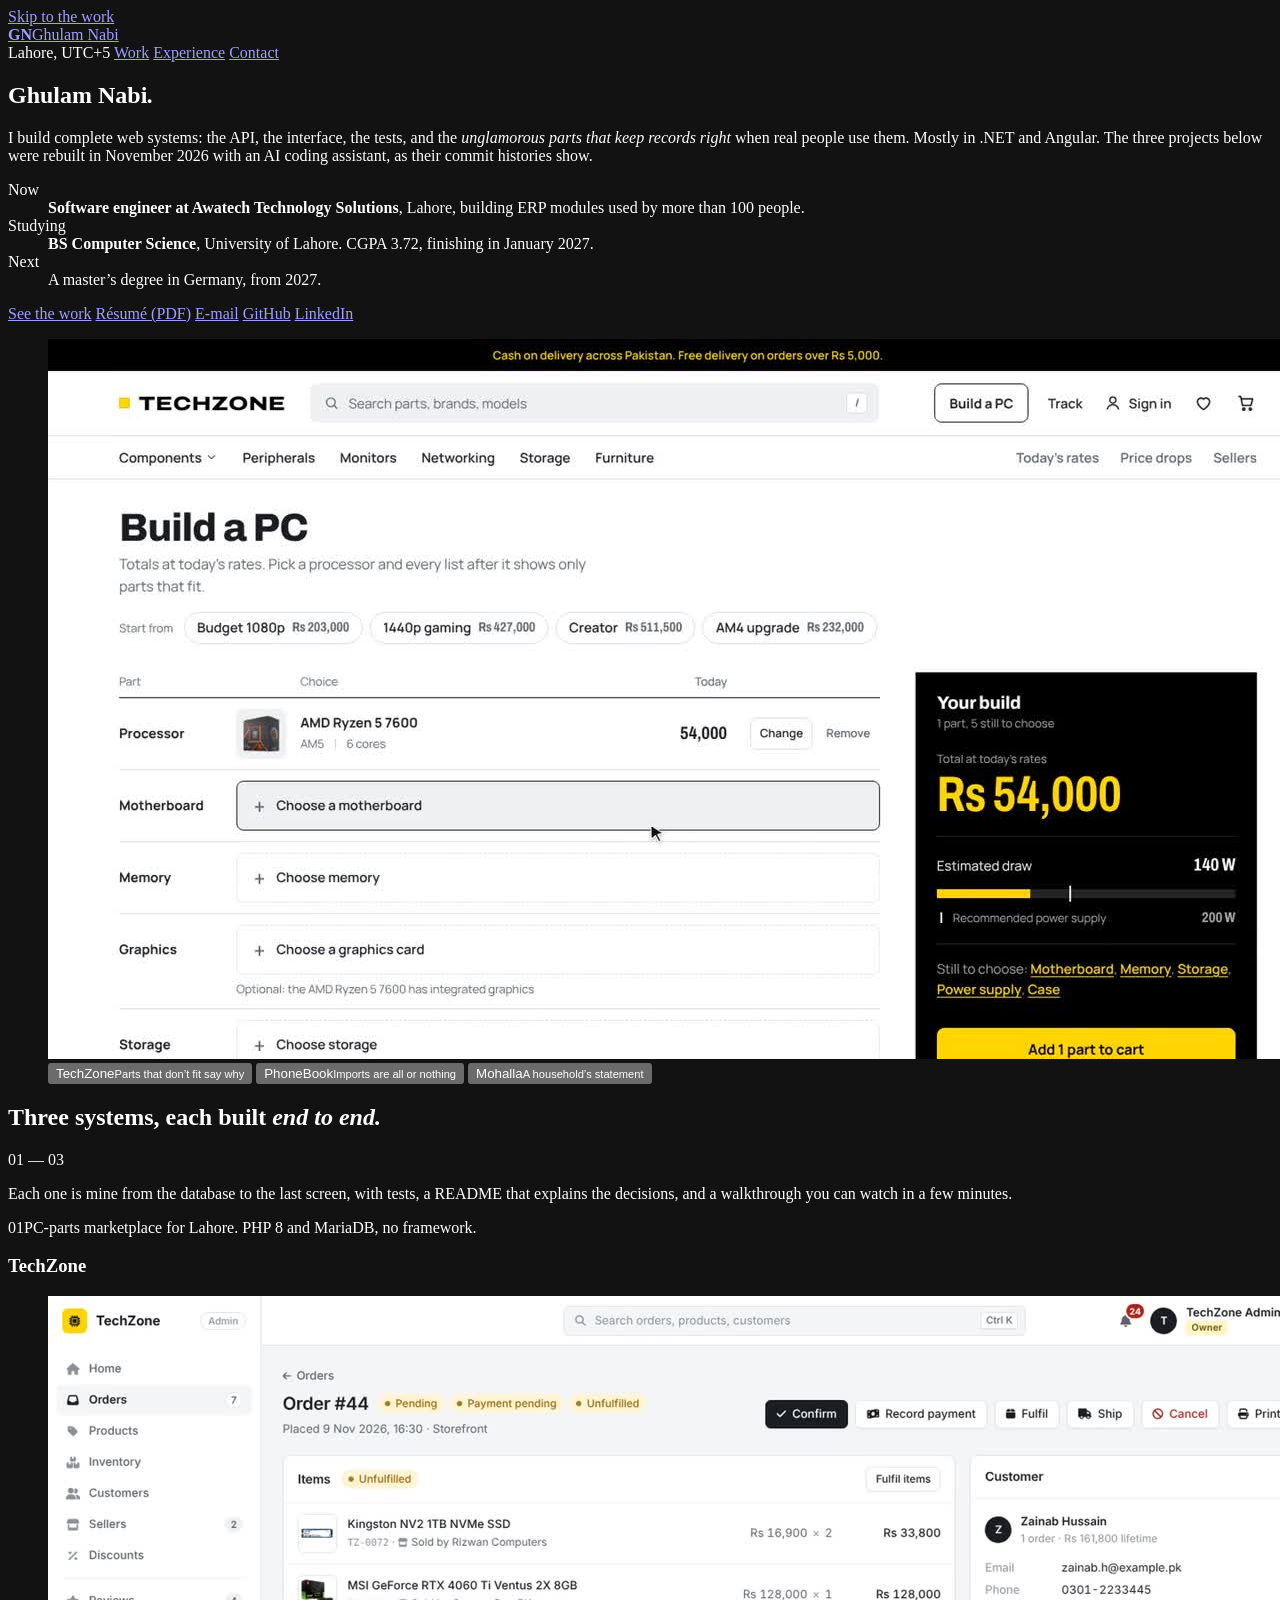
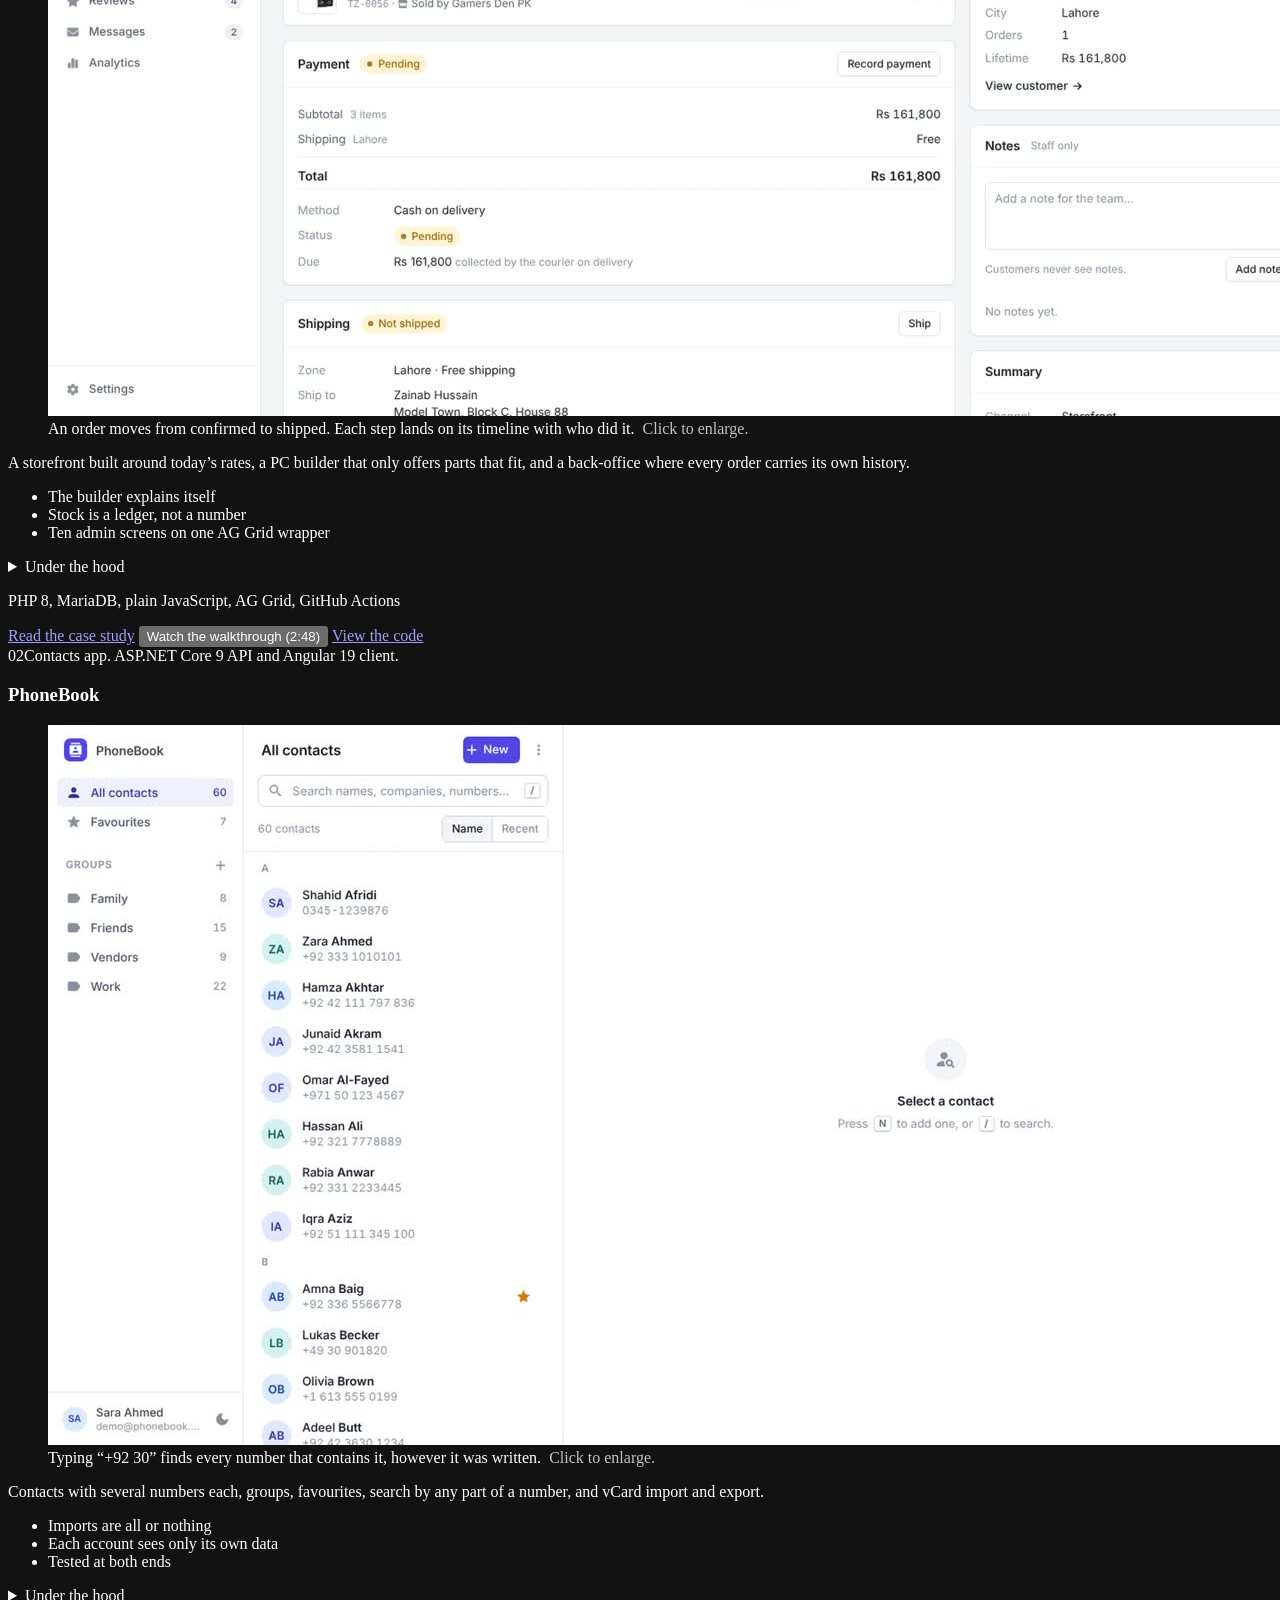
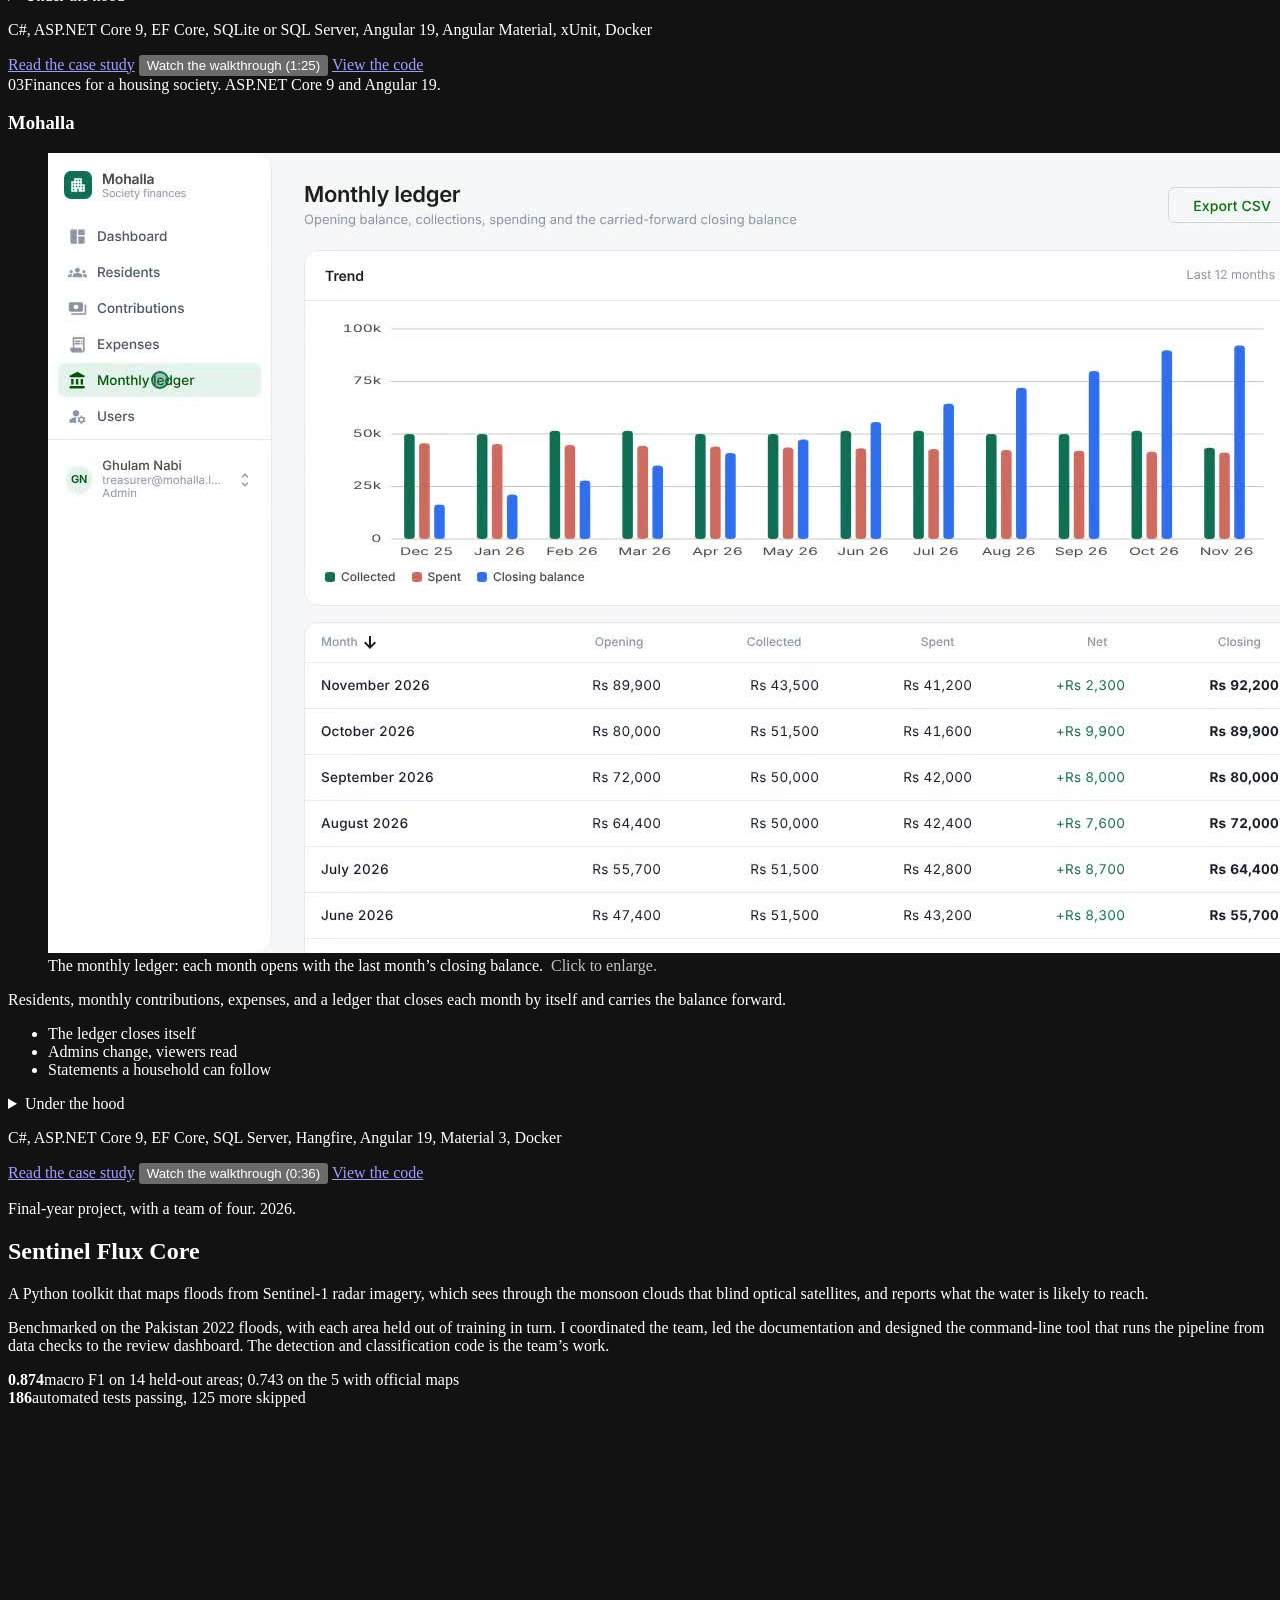
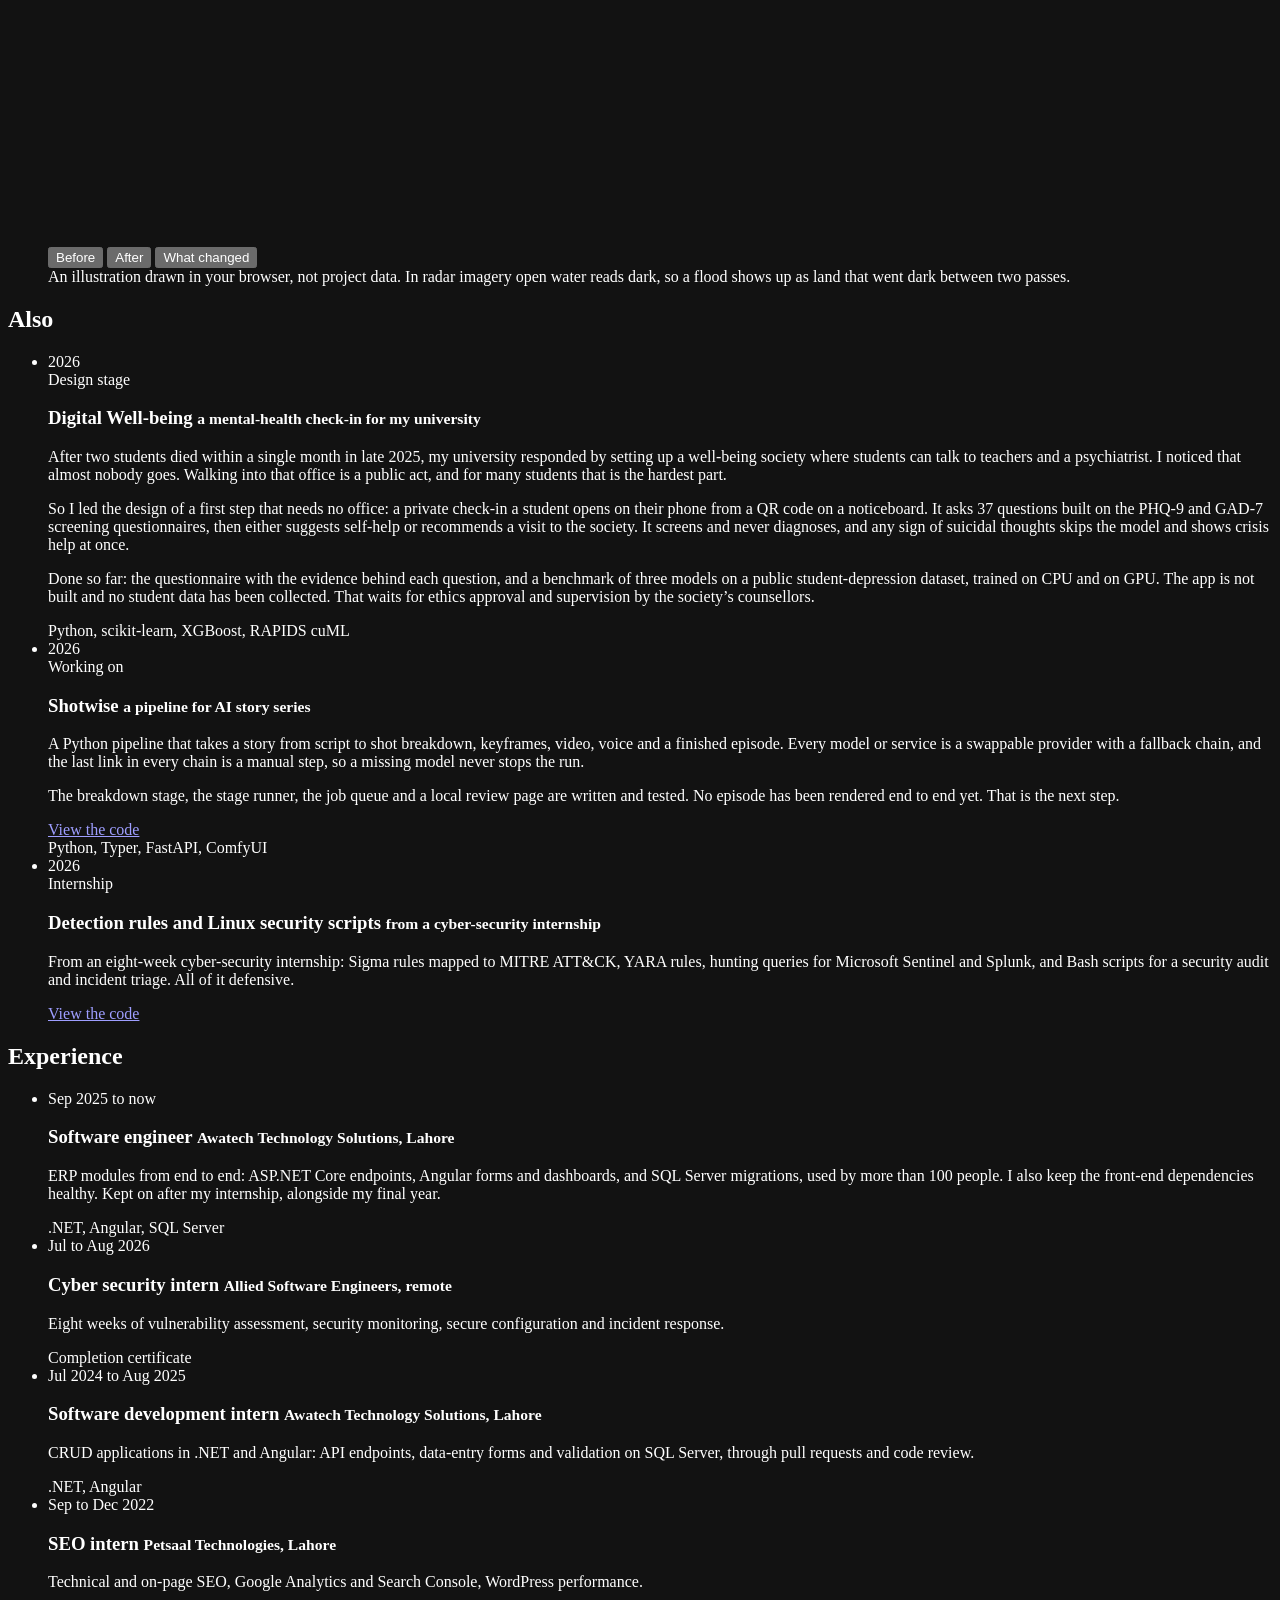
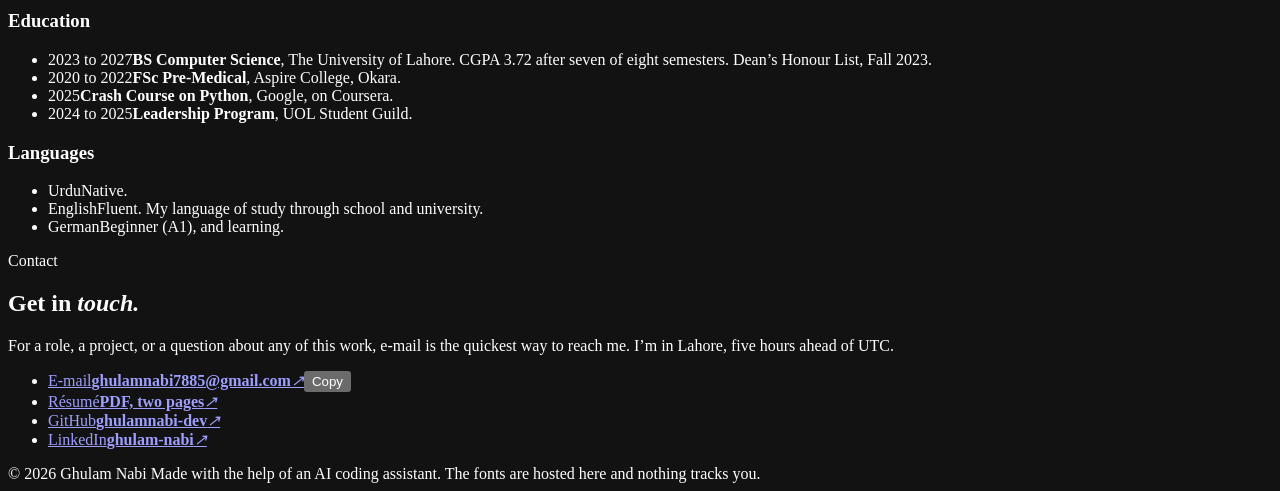
==== commit f7bb0afe: "Engineering site: correct authorship and results claims; remove the flood report Brings this branch " ====
--- a/index.html
+++ b/index.html
@@ -3,293 +3,325 @@
 <head>
 <meta charset="utf-8">
 <meta name="viewport" content="width=device-width, initial-scale=1">
-<title>Ghulam Nabi, computer science</title>
-<meta name="description" content="Ghulam Nabi is a final-year computer science student at The University of Lahore and a software engineer, with interests in software engineering, security and machine learning.">
-<meta name="color-scheme" content="light dark">
-<meta property="og:title" content="Ghulam Nabi, computer science">
-<meta property="og:description" content="Four software systems, two research studies and security work, each with what was tested and what is still open.">
+<title>Ghulam Nabi, software engineer</title>
+<meta name="description" content="Ghulam Nabi builds complete web systems in .NET, Angular and PHP: the API, the interface, the tests. Three projects with walkthroughs and case studies.">
+<meta name="color-scheme" content="dark">
+<meta property="og:title" content="Ghulam Nabi, software engineer">
+<meta property="og:description" content="Three systems built end to end, with walkthroughs and case studies: TechZone, PhoneBook and Mohalla.">
+<meta property="og:image" content="https://ghulamnabi-dev.github.io/img/og.png">
 <meta property="og:url" content="https://ghulamnabi-dev.github.io/">
-<link rel="canonical" href="https://ghulamnabi-dev.github.io/">
+<meta name="twitter:card" content="summary_large_image">
 <link rel="icon" href="favicon.svg" type="image/svg+xml">
-<link rel="preload" href="fonts/source-serif-4-latin-opsz-normal.woff2" as="font" type="font/woff2" crossorigin>
-<script type="application/ld+json">{"@context":"https://schema.org","@type":"Person","name":"Ghulam Nabi","alumniOf":"The University of Lahore","address":{"@type":"PostalAddress","addressLocality":"Lahore","addressCountry":"PK"},"url":"https://ghulamnabi-dev.github.io/","sameAs":["https://github.com/ghulamnabi-dev","https://www.linkedin.com/in/ghulam-nabi-67b558374"]}</script>
-<link rel="stylesheet" href="css/academic.css">
+<link rel="preload" href="fonts/schibsted-grotesk-latin-wght-normal.woff2" as="font" type="font/woff2" crossorigin>
+<script type="application/ld+json">{"@context":"https://schema.org","@type":"Person","name":"Ghulam Nabi","jobTitle":"Software Engineer","address":{"@type":"PostalAddress","addressLocality":"Lahore","addressCountry":"PK"},"url":"https://ghulamnabi-dev.github.io/","sameAs":["https://github.com/ghulamnabi-dev","https://www.linkedin.com/in/ghulam-nabi-67b558374"]}</script>
+<meta name="theme-color" content="#0b0b0c">
+<link rel="stylesheet" href="css/home.css">
+<link rel="stylesheet" href="css/build.css">
+<script>
+(function (d) {
+  d.classList.add('js');
+  try {
+    if (!matchMedia('(prefers-reduced-motion: reduce)').matches && sessionStorage.getItem('built') !== '1') {
+      d.classList.add('build');
+      setTimeout(function () { if (!window.__buildAlive) d.classList.remove('build'); }, 3000);
+    }
+  } catch (e) {}
+})(document.documentElement);
+</script>
 </head>
 <body>
-<a class="skip" href="#main">Skip to content</a>
+<a class="skip" href="#work">Skip to the work</a>
+<div class="progress" aria-hidden="true"></div>
 
 <header class="top">
-  <div class="wrap top__in">
-    <a class="mark" href="#top">Ghulam Nabi<i aria-hidden="true">.</i></a>
+  <div class="wrap">
+    <a class="mark" href="./" aria-label="Ghulam Nabi, home"><b aria-hidden="true">GN</b><span>Ghulam Nabi</span></a>
     <nav aria-label="Sections">
-      <a href="#about">About</a>
-      <a href="#research">Research</a>
-      <a href="#work">Projects</a>
-      <a href="#security">Security</a>
-      <a href="#record">Education</a>
+      <span class="clock" data-clock>Lahore, UTC+5</span>
+      <a href="#work">Work</a>
+      <a href="#experience">Experience</a>
       <a href="#contact">Contact</a>
     </nav>
   </div>
 </header>
 
-<main id="main">
-
-  <section class="lead" id="top">
+<main>
+  <section class="hero" aria-labelledby="hero-title">
     <div class="wrap">
-      <p class="kicker">Computer science · Software engineering · Lahore, Pakistan</p>
-      <h1>Ghulam Nabi<i aria-hidden="true">.</i></h1>
-      <p class="thesis">I build software that people rely on, and I care about getting it right: tested, secure, and honest about its limits. My interests are software engineering, security, and machine learning.</p>
-      <dl class="facts">
-        <div><dt>Studying</dt><dd><strong>BS Computer Science</strong>, The University of Lahore, final year</dd></div>
-        <div><dt>CGPA</dt><dd><strong>3.72</strong> of 4.00, Dean’s Honour List</dd></div>
-        <div><dt>Working</dt><dd><strong>Software engineer</strong>, Awatech Technology Solutions, since 2025</dd></div>
-      </dl>
-      <p class="actions"><a class="btn" href="#work">See my work</a><a class="btn btn--line" href="ghulam-nabi-cv.pdf">CV (PDF)</a><a class="btn btn--line" href="mailto:ghulamnabi7885@gmail.com">E-mail me</a></p>
-    </div>
-  </section>
-
-  <section id="about" aria-labelledby="about-title">
+      <h1 id="hero-title" class="it"><span>Ghulam</span> <span>Nabi<i aria-hidden="true">.</i></span></h1>
+      <div class="hero__grid">
+        <div>
+          <p class="lede it">I build complete web systems: the API, the interface, the tests, and the <em>unglamorous parts that keep records right</em> when real people use them. Mostly in .NET and Angular. The three projects below were rebuilt in November 2026 with an AI coding assistant, as their commit histories show.</p>
+          <dl class="facts it">
+            <div><dt>Now</dt><dd><strong>Software engineer at Awatech Technology Solutions</strong>, Lahore, building ERP modules used by more than 100 people.</dd></div>
+            <div><dt>Studying</dt><dd><strong>BS Computer Science</strong>, University of Lahore. CGPA 3.72, finishing in January 2027.</dd></div>
+            <div><dt>Next</dt><dd>A master’s degree in Germany, from 2027.</dd></div>
+          </dl>
+          <div class="links it">
+            <a class="btn" href="#work">See the work</a>
+            <a href="ghulam-nabi-resume.pdf">Résumé (PDF)</a>
+            <a href="mailto:ghulamnabi7885@gmail.com">E-mail</a>
+            <a href="https://github.com/ghulamnabi-dev">GitHub</a>
+            <a href="https://www.linkedin.com/in/ghulam-nabi-67b558374">LinkedIn</a>
+          </div>
+        </div>
+
+        <figure class="bench it" data-bench data-project="tz">
+          <div class="bench__frame">
+            <video muted playsinline preload="metadata" poster="media/tz-loop-builder-poster.jpg" aria-label="TechZone: the PC builder lists the boards that don’t fit, with the reason"></video>
+          </div>
+          <div class="bench__bar" role="tablist" aria-label="Choose a project to preview">
+            <button class="bench__tab" role="tab" aria-selected="true" data-project="tz" data-clip="media/tz-loop-builder" data-label="TechZone: the PC builder lists the boards that don’t fit, with the reason">TechZone<small>Parts that don’t fit say why</small></button>
+            <button class="bench__tab" role="tab" aria-selected="false" data-project="pb" data-clip="media/pb-loop-import" data-label="PhoneBook: a vCard file with errors is refused as a whole, with every problem listed">PhoneBook<small>Imports are all or nothing</small></button>
+            <button class="bench__tab" role="tab" aria-selected="false" data-project="mo" data-clip="media/mo-loop-statement" data-label="Mohalla: a resident’s statement, then recording a payment">Mohalla<small>A household’s statement</small></button>
+          </div>
+        </figure>
+      </div>
+    </div>
+  </section>
+
+
+  <div id="work">
+    <div class="wrap head">
+      <h2>Three systems, each built <em>end to end.</em></h2>
+      <span class="head__n" aria-hidden="true">01 — 03</span>
+      <p>Each one is mine from the database to the last screen, with tests, a README that explains the decisions, and a walkthrough you can watch in a few minutes.</p>
+    </div>
+
+    <div class="wrap stack">
+      <section class="card card--tz" aria-labelledby="tz-title">
+        <div class="card__top"><span>01</span><span>PC-parts marketplace for Lahore. PHP 8 and MariaDB, no framework.</span></div>
+        <h3 id="tz-title">TechZone</h3>
+        <div class="card__grid">
+          <figure id="tz-player">
+            <video data-loop muted loop playsinline preload="none" poster="media/tz-loop-order-poster.jpg" aria-label="TechZone back-office: an order is confirmed, paid, fulfilled and shipped">
+              <source src="media/tz-loop-order.webm" type="video/webm"><source src="media/tz-loop-order.mp4" type="video/mp4">
+            </video>
+            <figcaption>An order moves from confirmed to shipped. Each step lands on its timeline with who did it.</figcaption>
+          </figure>
+          <div>
+            <p class="card__lede">A storefront built around today’s rates, a PC builder that only offers parts that fit, and a back-office where every order carries its own history.</p>
+            <ul>
+              <li>The builder explains itself</li>
+              <li>Stock is a ledger, not a number</li>
+              <li>Ten admin screens on one AG Grid wrapper</li>
+            </ul>
+            <details class="hood"><summary>Under the hood</summary><ul><li><b>AG Grid on ten admin screens</b> through one wrapper: search, filters, bulk actions, CSV export, saved column layouts</li><li><b>Shared <code>core/</code> library</b> sessions, CSRF, validation and checkout, used by the storefront and the admin</li><li><b>Row locks at checkout</b> <code>SELECT … FOR UPDATE</code> in one transaction, so it cannot oversell</li><li><b>Audit log</b> every admin write stored with a before and after diff</li><li><b>Pure rule functions</b> compatibility, shipping and discounts shared by every surface</li></ul></details>
+            <p class="card__stack">PHP 8, MariaDB, plain JavaScript, AG Grid, GitHub Actions</p>
+            <div class="links">
+              <a class="btn btn--go" href="work/techzone/">Read the case study</a>
+              <button class="play" type="button" data-youtube="zRxEUyW1uIs" data-target="tz-player" data-title="TechZone walkthrough">Watch the walkthrough (2:48)</button>
+              <a href="https://github.com/ghulamnabi-dev/TechZone">View the code</a>
+            </div>
+          </div>
+        </div>
+      </section>
+
+      <section class="card card--pb" aria-labelledby="pb-title">
+        <div class="card__top"><span>02</span><span>Contacts app. ASP.NET Core 9 API and Angular 19 client.</span></div>
+        <h3 id="pb-title">PhoneBook</h3>
+        <div class="card__grid">
+          <figure id="pb-player">
+            <video data-loop muted loop playsinline preload="none" poster="media/pb-loop-search-poster.jpg" aria-label="PhoneBook: typing part of a number narrows the list and opens a contact">
+              <source src="media/pb-loop-search.webm" type="video/webm"><source src="media/pb-loop-search.mp4" type="video/mp4">
+            </video>
+            <figcaption>Typing “+92 30” finds every number that contains it, however it was written.</figcaption>
+          </figure>
+          <div>
+            <p class="card__lede">Contacts with several numbers each, groups, favourites, search by any part of a number, and vCard import and export.</p>
+            <ul>
+              <li>Imports are all or nothing</li>
+              <li>Each account sees only its own data</li>
+              <li>Tested at both ends</li>
+            </ul>
+            <details class="hood"><summary>Under the hood</summary><ul><li><b>Generic Repository and Unit of Work</b> several repositories commit together or not at all</li><li><b>JWT with the standard library</b> HS256 tokens, no ASP.NET Identity</li><li><b>RFC 7807 errors</b> one exception handler for every failure path</li><li><b>WebApplicationFactory tests</b> the real API on in-memory SQLite</li><li><b>vCard 3.0 reader and writer</b> no library</li></ul></details>
+            <p class="card__stack">C#, ASP.NET Core 9, EF Core, SQLite or SQL Server, Angular 19, Angular Material, xUnit, Docker</p>
+            <div class="links">
+              <a class="btn btn--go" href="work/phonebook/">Read the case study</a>
+              <button class="play" type="button" data-youtube="OrchwyS9jfs" data-target="pb-player" data-title="PhoneBook walkthrough">Watch the walkthrough (1:25)</button>
+              <a href="https://github.com/ghulamnabi-dev/PhoneBook">View the code</a>
+            </div>
+          </div>
+        </div>
+      </section>
+
+      <section class="card card--mo" aria-labelledby="mo-title">
+        <div class="card__top"><span>03</span><span>Finances for a housing society. ASP.NET Core 9 and Angular 19.</span></div>
+        <h3 id="mo-title">Mohalla</h3>
+        <div class="card__grid">
+          <figure id="mo-player">
+            <video data-loop muted loop playsinline preload="none" poster="media/mo-loop-ledger-poster.jpg" aria-label="Mohalla: the monthly ledger, then the dashboard in dark mode">
+              <source src="media/mo-loop-ledger.webm" type="video/webm"><source src="media/mo-loop-ledger.mp4" type="video/mp4">
+            </video>
+            <figcaption>The monthly ledger: each month opens with the last month’s closing balance.</figcaption>
+          </figure>
+          <div>
+            <p class="card__lede">Residents, monthly contributions, expenses, and a ledger that closes each month by itself and carries the balance forward.</p>
+            <ul>
+              <li>The ledger closes itself</li>
+              <li>Admins change, viewers read</li>
+              <li>Statements a household can follow</li>
+            </ul>
+            <details class="hood"><summary>Under the hood</summary><ul><li><b>Controllers, services, repositories</b> every dependency behind an interface</li><li><b>Identity and JWT roles</b> <code>[Authorize(Roles)]</code> on every write</li><li><b>Hangfire</b> the scheduled job that opens each month</li><li><b>Signals and standalone components</b> Angular 19, lazy routes</li><li><b>A 60-line SVG chart</b> no charting dependency, about 114 kB gzipped</li></ul></details>
+            <p class="card__stack">C#, ASP.NET Core 9, EF Core, SQL Server, Hangfire, Angular 19, Material 3, Docker</p>
+            <div class="links">
+              <a class="btn btn--go" href="work/mohalla/">Read the case study</a>
+              <button class="play" type="button" data-youtube="zd3m_JkKpFA" data-target="mo-player" data-title="Mohalla walkthrough">Watch the walkthrough (0:36)</button>
+              <a href="https://github.com/ghulamnabi-dev/mohalla">View the code</a>
+            </div>
+          </div>
+        </div>
+      </section>
+    </div>
+  </div>
+
+  <section class="flood" aria-labelledby="sf-title">
+    <div class="wrap flood__grid">
+      <div>
+        <p class="flood__kind">Final-year project, with a team of four. 2026.</p>
+        <h2 id="sf-title">Sentinel Flux Core</h2>
+        <p class="flood__lede">A Python toolkit that maps floods from Sentinel-1 radar imagery, which sees through the monsoon clouds that blind optical satellites, and reports what the water is likely to reach.</p>
+        <p>Benchmarked on the Pakistan 2022 floods, with each area held out of training in turn. I coordinated the team, led the documentation and designed the command-line tool that runs the pipeline from data checks to the review dashboard. The detection and classification code is the team’s work.</p>
+        <div class="nums">
+          <div><b>0.874</b><span>macro F1 on 14 held-out areas; 0.743 on the 5 with official maps</span></div>
+          <div><b>186</b><span>automated tests passing, 125 more skipped</span></div>
+        </div>
+      </div>
+      <figure class="radar" data-radar>
+        <canvas width="640" height="420" role="img" aria-label="Illustration: a river in a radar image before a flood, after it, and the area that changed"></canvas>
+        <div class="radar__bar" role="group" aria-label="Choose a view">
+          <button type="button" aria-pressed="true">Before</button>
+          <button type="button" aria-pressed="false">After</button>
+          <button type="button" aria-pressed="false">What changed</button>
+        </div>
+        <figcaption>An illustration drawn in your browser, not project data. In radar imagery open water reads dark, so a flood shows up as land that went dark between two passes.</figcaption>
+      </figure>
+    </div>
+  </section>
+
+  <section aria-labelledby="also-title">
+    <div class="wrap head">
+      <h2 id="also-title">Also</h2>
+    </div>
     <div class="wrap">
-      <h2 id="about-title">About and motivation</h2>
-      <div class="prose">
-        <p>I came to computer science on purpose, not by default. I studied pre-medical at college, spent a few months working with technology before university, and found that building things suited me. I have not doubted the choice since.</p>
-        <p>Most of my time goes into building software. For two years I have worked on business software that more than 100 people use every day, in ASP.NET Core and Angular. Outside work I built three complete systems of my own, each around something it must not get wrong: a checkout that cannot oversell, an import that never half-finishes, a ledger nobody types by hand.</p>
-        <p>Security grew out of that work. Part of my job is tracking and fixing vulnerable dependencies, and an eight-week internship showed me how attacks on software are detected. I have used cryptography without yet understanding why it is secure, and I want to study it properly.</p>
-        <p>Two research projects taught me about trust in a wider sense. One maps floods from satellite radar, and one is a mental-health check-in for students at my university. In both, the algorithm was the smaller part of the work. What mattered was careful testing, honest reporting of where it fails, and a person who stays in charge of the decision.</p>
-        <p>I can build and ship complete systems. What I want now is depth: to understand the methods behind them well enough to design them, not only to apply them.</p>
-      </div>
-    </div>
-  </section>
-
-  <section id="interests" aria-labelledby="interests-title">
+      <ul class="rows">
+        <li class="row">
+          <div class="row__when">2026<br>Design stage</div>
+          <div>
+            <h3>Digital Well-being <small>a mental-health check-in for my university</small></h3>
+            <p>After two students died within a single month in late 2025, my university responded by setting up a well-being society where students can talk to teachers and a psychiatrist. I noticed that almost nobody goes. Walking into that office is a public act, and for many students that is the hardest part.</p>
+            <p>So I led the design of a first step that needs no office: a private check-in a student opens on their phone from a QR code on a noticeboard. It asks 37 questions built on the PHQ-9 and GAD-7 screening questionnaires, then either suggests self-help or recommends a visit to the society. It screens and never diagnoses, and any sign of suicidal thoughts skips the model and shows crisis help at once.</p>
+            <p>Done so far: the questionnaire with the evidence behind each question, and a benchmark of three models on a public student-depression dataset, trained on CPU and on GPU. The app is not built and no student data has been collected. That waits for ethics approval and supervision by the society’s counsellors.</p>
+          </div>
+          <div class="row__aside">Python, scikit-learn, XGBoost, RAPIDS cuML</div>
+        </li>
+        <li class="row">
+          <div class="row__when">2026<br>Working on</div>
+          <div>
+            <h3>Shotwise <small>a pipeline for AI story series</small></h3>
+            <p>A Python pipeline that takes a story from script to shot breakdown, keyframes, video, voice and a finished episode. Every model or service is a swappable provider with a fallback chain, and the last link in every chain is a manual step, so a missing model never stops the run.</p>
+            <p>The breakdown stage, the stage runner, the job queue and a local review page are written and tested. No episode has been rendered end to end yet. That is the next step.</p>
+          </div>
+          <div class="row__aside"><a href="https://github.com/ghulamnabi-dev/shotwise">View the code</a><br>Python, Typer, FastAPI, ComfyUI</div>
+        </li>
+        <li class="row">
+          <div class="row__when">2026<br>Internship</div>
+          <div>
+            <h3>Detection rules and Linux security scripts <small>from a cyber-security internship</small></h3>
+            <p>From an eight-week cyber-security internship: Sigma rules mapped to MITRE ATT&amp;CK, YARA rules, hunting queries for Microsoft Sentinel and Splunk, and Bash scripts for a security audit and incident triage. All of it defensive.</p>
+          </div>
+          <div class="row__aside"><a href="https://github.com/ghulamnabi-dev/Cyber_Security">View the code</a></div>
+        </li>
+      </ul>
+    </div>
+  </section>
+
+  <section id="experience" aria-labelledby="exp-title">
+    <div class="wrap head">
+      <h2 id="exp-title">Experience</h2>
+    </div>
     <div class="wrap">
-      <h2 id="interests-title">Research interests</h2>
-      <ol class="three">
-        <li><h3>Software engineering</h3><p>Systems that stay correct under load and over time: transactions, concurrency, testing against the real thing.</p></li>
-        <li><h3>Security and cryptography</h3><p>Sign-in, access control and the ordinary mistakes that leak data. I have used hashing and message authentication, and want to study the theory.</p></li>
-        <li><h3>Machine learning</h3><p>Testing a model on what it has never seen, and keeping a person in charge of the decisions that matter.</p></li>
-      </ol>
-    </div>
-  </section>
-
-  <section id="research" aria-labelledby="research-title">
-    <div class="wrap">
-      <h2 id="research-title">Research</h2>
-
-      <article class="study">
-        <p class="study__kind">Final-year project · Team of four · 2026</p>
-        <h3>Sentinel Flux Core</h3>
-        <p class="study__sub">Mapping floods from satellite radar</p>
-        <div class="prose">
-          <p>During Pakistan’s monsoon floods, cloud hides the ground from ordinary satellites. Radar sees through cloud. Our toolkit takes Sentinel-1 radar images from before and after a flood, maps the flooded area, and reports what the water is likely to reach.</p>
-          <p><strong>The research question:</strong> can the map be trusted on ground the model was never shown? Each area was scored with that area held out of training. Twelve of the fourteen areas are parts of the same 2022 flood, so the score says more about new areas than about new floods.</p>
-        </div>
-        <dl class="nums">
-          <div><dt>0.874</dt><dd>macro F1 on 14 held-out areas of the Pakistan 2022 floods, most of them scored against an automated flood map</dd></div>
-          <div><dt>0.743</dt><dd>macro F1 on the 5 areas that have official emergency maps</dd></div>
-          <div><dt>186</dt><dd>automated tests passing; 125 more are skipped, for modules that are not finished</dd></div>
-        </dl>
-        <p class="role"><b>My role</b> Team coordinator and documentation lead. I was responsible for the requirements, design, method and evaluation chapters of the report, and designed the command-line tool that runs every stage. The detection and classification code is the team’s work.</p>
-        <details>
-          <summary>Method, results and limits</summary>
-          <div class="more">
-            <h4>Method</h4>
-            <ul>
-              <li>Open water looks dark to radar, so a flood shows up as land that went dark between two passes.</li>
-              <li>A classifier then refines the map using signal strength, change over time and terrain.</li>
-              <li>A person reviews every map in a dashboard before any message is approved.</li>
-            </ul>
-            <h4>Results</h4>
-            <div class="table__scroll">
-              <table>
-                <thead><tr><th scope="col">Evaluation set</th><th scope="col" class="num">Areas</th><th scope="col" class="num">Macro F1</th><th scope="col" class="num">Weakest event</th></tr></thead>
-                <tbody>
-                  <tr><th scope="row">Clean held-out benchmark</th><td class="num">14</td><td class="num"><b>0.874</b></td><td class="num">0.803</td></tr>
-                  <tr><th scope="row">Harder audit set</th><td class="num">17</td><td class="num"><b>0.854</b></td><td class="num">0.674</td></tr>
-                  <tr><th scope="row">Official emergency maps only</th><td class="num">5</td><td class="num"><b>0.743</b></td><td class="num">not listed</td></tr>
-                </tbody>
-              </table>
-            </div>
-            <h4>Limits</h4>
-            <ul>
-              <li>Twelve of the fourteen clean areas are scored against the Global Flood Monitoring product, which is itself an automated map, and the classifier also takes that product as one of its inputs. Against official emergency maps alone the score falls to 0.743.</li>
-              <li>One audit event scores 0.674. Finding out why is the next piece of work.</li>
-              <li>It maps floods that have happened. It does not predict them.</li>
-              <li>It supports a human decision. It is not an automatic warning system.</li>
-            </ul>
-          </div>
-        </details>
-        <p class="role"><b>Report</b> The project report is not linked here at present. One results table in the current copy is empty and has to be regenerated first.</p>
-      </article>
-
-      <article class="study">
-        <p class="study__kind">Self-initiated study · 2026 · Design stage</p>
-        <h3>Digital Well-being</h3>
-        <p class="study__sub">A private mental-health check-in for students</p>
-        <div class="prose">
-          <p>After two students died within a single month in late 2025, my university set up a well-being society where students can talk to teachers and a psychiatrist. Almost nobody goes. Walking into that office is a public act, and for many students that is the hardest part.</p>
-          <p><strong>The research question:</strong> can the first step be taken in private? I led the design of a check-in that a student opens on their own phone. It asks questions built on two standard screening questionnaires, then suggests self-help or recommends a visit. It screens and never diagnoses.</p>
-        </div>
-        <dl class="nums">
-          <div><dt>37</dt><dd>questions in the draft check-in</dd></div>
-          <div><dt>2</dt><dd>standard screening questionnaires it builds on, PHQ-9 and GAD-7</dd></div>
-          <div><dt>0</dt><dd>student records collected, until ethics approval</dd></div>
-        </dl>
-        <details>
-          <summary>Safeguards and what is not done yet</summary>
-          <div class="more">
-            <h4>Safeguards</h4>
-            <ul>
-              <li>In the design, any sign of suicidal thoughts skips the model and shows crisis help at once.</li>
-              <li>No student data is collected before ethics approval.</li>
-              <li>A pilot would run under the society’s counsellors.</li>
-            </ul>
-            <h4>Not done yet</h4>
-            <ul>
-              <li>The app is not built.</li>
-              <li>Nothing has been tested with students at my university.</li>
-            </ul>
-          </div>
-        </details>
-      </article>
-    </div>
-  </section>
-
-  <section id="work" aria-labelledby="work-title">
-    <div class="wrap">
-      <h2 id="work-title">Projects</h2>
-      <p class="intro">Four systems outside coursework, three of them complete. Each had a question it must not get wrong. The three complete ones were rebuilt in November 2026 with an AI coding assistant, as their commit histories show.</p>
-
-      <ul class="projects">
-        <li>
-          <a class="thumb" href="work/techzone/" tabindex="-1" aria-hidden="true"><img src="img/techzone/03-builder.webp" width="1600" height="1264" alt=""></a>
-          <div>
-            <h3>TechZone <small>A PC-parts marketplace</small></h3>
-            <p class="q">What happens when twelve people buy the last three units?</p>
-            <p>Exactly three orders are placed. Checkout runs in one transaction on locked rows, and on every push a test sends 12 checkouts at once for 3 units and requires exactly 3 orders. The shop also has a PC builder that only offers parts that fit, and each seller’s queries are limited to their own orders, which no automated test covers yet.</p>
-            <p class="links"><a href="work/techzone/">Case study</a><a href="https://github.com/ghulamnabi-dev/TechZone">Code</a><span>PHP, MariaDB, JavaScript</span></p>
-          </div>
-        </li>
-        <li>
-          <a class="thumb" href="work/phonebook/" tabindex="-1" aria-hidden="true"><img src="img/phonebook/cover.webp" width="1600" height="1000" alt=""></a>
-          <div>
-            <h3>PhoneBook <small>A contacts system with accounts</small></h3>
-            <p class="q">What happens when an import file is half bad?</p>
-            <p>Nothing is saved. Imports are all or nothing, so a bad file never leaves half its contents behind. Each account sees only its own contacts, and tests sign in as two people to prove it.</p>
-            <p class="links"><a href="work/phonebook/">Case study</a><a href="https://github.com/ghulamnabi-dev/PhoneBook">Code</a><span>C#, ASP.NET Core, Angular</span></p>
-          </div>
-        </li>
-        <li>
-          <a class="thumb" href="work/mohalla/" tabindex="-1" aria-hidden="true"><img src="img/mohalla/02-dashboard.webp" width="1440" height="900" alt=""></a>
-          <div>
-            <h3>Mohalla <small>Finances for a housing society</small></h3>
-            <p class="q">Who types the monthly balance?</p>
-            <p>Nobody. The monthly ledger is generated by a scheduled job and carries the balance forward. Only admins can change the accounts, and the server decides, not the screen.</p>
-            <p class="links"><a href="work/mohalla/">Case study</a><a href="https://github.com/ghulamnabi-dev/mohalla">Code</a><span>C#, ASP.NET Core, Angular</span></p>
-          </div>
-        </li>
-        <li>
-          <div class="thumb thumb--plain" aria-hidden="true"><span>Model A</span><i>→</i><span>Model B</span><i>→</i><span class="on">A person</span></div>
-          <div>
-            <h3>Shotwise <small>A pipeline for AI story series, in progress</small></h3>
-            <p class="q">Can a long pipeline finish when a model in it is missing?</p>
-            <p>Every stage has a fallback chain that ends in a manual step. The runner and the chains are written and tested. No episode has been rendered end to end yet.</p>
-            <p class="links"><a href="https://github.com/ghulamnabi-dev/shotwise">Code</a><span>Python, FastAPI</span></p>
-          </div>
+      <ul class="rows">
+        <li class="row">
+          <div class="row__when">Sep 2025 to now</div>
+          <div>
+            <h3>Software engineer <small>Awatech Technology Solutions, Lahore</small></h3>
+            <p>ERP modules from end to end: ASP.NET Core endpoints, Angular forms and dashboards, and SQL Server migrations, used by more than 100 people. I also keep the front-end dependencies healthy. Kept on after my internship, alongside my final year.</p>
+          </div>
+          <div class="row__aside">.NET, Angular, SQL Server</div>
+        </li>
+        <li class="row">
+          <div class="row__when">Jul to Aug 2026</div>
+          <div>
+            <h3>Cyber security intern <small>Allied Software Engineers, remote</small></h3>
+            <p>Eight weeks of vulnerability assessment, security monitoring, secure configuration and incident response.</p>
+          </div>
+          <div class="row__aside">Completion certificate</div>
+        </li>
+        <li class="row">
+          <div class="row__when">Jul 2024 to Aug 2025</div>
+          <div>
+            <h3>Software development intern <small>Awatech Technology Solutions, Lahore</small></h3>
+            <p>CRUD applications in .NET and Angular: API endpoints, data-entry forms and validation on SQL Server, through pull requests and code review.</p>
+          </div>
+          <div class="row__aside">.NET, Angular</div>
+        </li>
+        <li class="row">
+          <div class="row__when">Sep to Dec 2022</div>
+          <div>
+            <h3>SEO intern <small>Petsaal Technologies, Lahore</small></h3>
+            <p>Technical and on-page SEO, Google Analytics and Search Console, WordPress performance.</p>
+          </div>
+          <div class="row__aside"></div>
         </li>
       </ul>
     </div>
-  </section>
-
-  <section id="security" aria-labelledby="security-title">
-    <div class="wrap">
-      <h2 id="security-title">Security work</h2>
-      <p class="intro">What I have done in security so far, and where each claim can be checked.</p>
-      <p class="check made"><b>How this work was made</b> The first versions of these projects date from 2025 and early 2026. In November 2026 I rebuilt them with an AI coding assistant (Claude), and most of the security work described below dates from that rebuild. The commit history in each repository shows it.</p>
-
-      <article class="proof">
-        <h3>A web shop secured without a framework</h3>
-        <p>TechZone has its own sign-in, sessions, request-forgery protection and access control, with no framework in between, so each part can be read. It uses only standard, well-tested building blocks. Nothing cryptographic is invented.</p>
-        <ul>
-          <li>Passwords are hashed with bcrypt, and upgraded at sign-in when the settings change.</li>
-          <li>A failed sign-in gives the same message whether or not the account exists.</li>
-          <li>Each session gets one random 256-bit anti-forgery token, compared in constant time.</li>
-          <li>The session ID is renewed at every sign-in, uploads are checked by their content, and every query uses prepared statements.</li>
+
+    <div class="wrap two">
+      <div>
+        <h3>Education</h3>
+        <ul class="list">
+          <li><span>2023 to 2027</span><span><strong>BS Computer Science</strong>, The University of Lahore. CGPA 3.72 after seven of eight semesters. Dean’s Honour List, Fall 2023.</span></li>
+          <li><span>2020 to 2022</span><span><strong>FSc Pre-Medical</strong>, Aspire College, Okara.</span></li>
+          <li><span>2025</span><span><strong>Crash Course on Python</strong>, Google, on Coursera.</span></li>
+          <li><span>2024 to 2025</span><span><strong>Leadership Program</strong>, UOL Student Guild.</span></li>
         </ul>
-        <p class="check"><b>Checked on every push</b> A state-changing request from another origin is rejected, the API never returns a password field, a failed sign-in gives the same message for any account, and 12 simultaneous checkouts for 3 units produce exactly 3 orders.</p>
-        <p class="check check--open"><b>Found in review, not fixed yet</b> Sign-up still says when an e-mail is already registered. A sign-in for an unknown e-mail does more hashing work than one for a known e-mail, so the timing can differ. A successful sign-in clears the failed-attempt counter for that network address, so the lockout can be sidestepped.</p>
-        <p class="links"><a href="https://github.com/ghulamnabi-dev/TechZone/blob/main/docs/SECURITY.md">Security notes, file by file</a><a href="work/techzone/">Case study</a></p>
-      </article>
-
-      <article class="proof">
-        <h3>Access control, tested from the other account</h3>
-        <p>In PhoneBook the tests sign in as two different people and try to read each other’s data. Another account’s record returns “not found”, never “forbidden”, so the system does not even confirm that the record exists.</p>
-        <ul>
-          <li>Sign-in tokens are authenticated with HMAC-SHA256. The server accepts that algorithm only, and checks the issuer, the audience and the expiry.</li>
-          <li>The server refuses to start if the signing secret is missing or shorter than 32 characters.</li>
-          <li>In Mohalla a viewer who tries to change the accounts is refused by the server, not only by a hidden button.</li>
+      </div>
+      <div>
+        <h3>Languages</h3>
+        <ul class="list">
+          <li><span>Urdu</span><span>Native.</span></li>
+          <li><span>English</span><span>Fluent. My language of study through school and university.</span></li>
+          <li><span>German</span><span>Beginner (A1), and learning.</span></li>
         </ul>
-        <p class="links"><a href="work/phonebook/">PhoneBook case study</a><a href="work/mohalla/">Mohalla case study</a></p>
-      </article>
-
-      <article class="proof">
-        <h3>Detection rules from a security internship</h3>
-        <p>Eight weeks on the defensive side at Allied Software Engineers. I wrote detection rules for a written lab scenario. They have not been run against real logs or malware samples.</p>
-        <ul>
-          <li>Five Sigma rules mapped to MITRE ATT&amp;CK: a phishing macro, credential dumping, persistence, shadow-copy deletion and log clearing.</li>
-          <li>Two YARA rules, and the same detections as queries for Microsoft Sentinel and Splunk.</li>
-          <li>Bash scripts for a Linux security audit and for incident triage.</li>
-        </ul>
-        <p class="links"><a href="https://github.com/ghulamnabi-dev/Cyber_Security">Code</a></p>
-      </article>
-
-      <article class="proof proof--plain">
-        <h3>What I have not done yet</h3>
-        <ul>
-          <li>I have not studied cryptography formally. My university course in Information Security is in progress this semester.</li>
-          <li>I have not found a vulnerability in someone else’s software, and I have no capture-the-flag record.</li>
-          <li>I have not run a security scanner or a penetration test against my own projects.</li>
-          <li>My own projects have known gaps. Each case study lists them.</li>
-        </ul>
-      </article>
-    </div>
-  </section>
-
-  <section id="record" aria-labelledby="record-title">
-    <div class="wrap">
-      <h2 id="record-title">Education and experience</h2>
-
-      <h3 class="sub">Education</h3>
-      <ul class="rows rows--logo">
-        <li><span class="logo"><img src="img/logos/uol.png" width="52" height="52" alt="The University of Lahore"></span><span>2023 to 2027</span><span><strong>BS Computer Science</strong>, The University of Lahore. CGPA 3.72 of 4.00 after seven of eight semesters. Dean’s Honour List, Fall 2023.</span></li>
+      </div>
+    </div>
+  </section>
+
+  <section class="contact" id="contact" aria-labelledby="contact-title">
+    <div class="wrap contact__grid">
+      <div>
+        <p class="contact__kind">Contact</p>
+        <h2 id="contact-title">Get in <em>touch.</em></h2>
+        <p>For a role, a project, or a question about any of this work, e-mail is the quickest way to reach me. I’m in Lahore, five hours ahead of UTC.</p>
+      </div>
+      <ul class="ways">
+        <li style="--w:#d2a52a"><a href="mailto:ghulamnabi7885@gmail.com"><span>E-mail</span><b>ghulamnabi7885@gmail.com</b><i aria-hidden="true">↗</i></a><button type="button" data-copy="ghulamnabi7885@gmail.com">Copy</button></li>
+        <li style="--w:#c0603a"><a href="ghulam-nabi-resume.pdf"><span>Résumé</span><b>PDF, two pages</b><i aria-hidden="true">↗</i></a></li>
+        <li style="--w:#7a73d6"><a href="https://github.com/ghulamnabi-dev"><span>GitHub</span><b>ghulamnabi-dev</b><i aria-hidden="true">↗</i></a></li>
+        <li style="--w:#3fb488"><a href="https://www.linkedin.com/in/ghulam-nabi-67b558374"><span>LinkedIn</span><b>ghulam-nabi</b><i aria-hidden="true">↗</i></a></li>
       </ul>
-
-      <h3 class="sub">Experience</h3>
-      <ul class="rows rows--logo">
-        <li><span class="logo"><img src="img/logos/awatech.png" width="52" height="52" alt="Awatech Technology Solutions"></span><span>2025 to now</span><span><strong>Software engineer</strong>, Awatech Technology Solutions, Lahore. Business software in .NET and Angular, used by more than 100 people.</span></li>
-        <li><span class="logo"><img src="img/logos/allied.png" width="52" height="52" alt="Allied Software Engineers"></span><span>2026</span><span><strong>Cyber security intern</strong>, Allied Software Engineers. Eight weeks of defensive security: detection rules, monitoring, and audit scripts for Linux. <a href="https://github.com/ghulamnabi-dev/Cyber_Security">Code</a>.</span></li>
-        <li><span class="logo"><img src="img/logos/awatech.png" width="52" height="52" alt="Awatech Technology Solutions"></span><span>2024 to 2025</span><span><strong>Software development intern</strong>, Awatech Technology Solutions, Lahore.</span></li>
-        <li><span class="logo"><img src="img/logos/petsaal.png" width="52" height="52" alt="Petsaal Technologies"></span><span>2022</span><span><strong>SEO intern</strong>, Petsaal Technologies, Lahore. Four months of technical and on-page search optimisation before university.</span></li>
-      </ul>
-    </div>
-  </section>
-
-  <section class="contact" id="contact" aria-labelledby="contact-title">
-    <div class="wrap">
-      <h2 id="contact-title">Contact</h2>
-      <p class="intro">If my work is relevant to yours, I would be glad to hear from you. E-mail is the quickest way to reach me.</p>
-      <ul class="ways">
-        <li><span>E-mail</span><a href="mailto:ghulamnabi7885@gmail.com">ghulamnabi7885@gmail.com</a></li>
-        <li><span>CV</span><a href="ghulam-nabi-cv.pdf">Download (PDF, two pages)</a></li>
-        <li><span>GitHub</span><a href="https://github.com/ghulamnabi-dev">ghulamnabi-dev</a></li>
-        <li><span>LinkedIn</span><a href="https://www.linkedin.com/in/ghulam-nabi-67b558374">ghulam-nabi</a></li>
-      </ul>
-      <footer class="foot">
-        <span>© 2026 Ghulam Nabi</span>
-        <span>Made with the help of an AI coding assistant. The fonts are hosted here and nothing tracks you.</span>
-      </footer>
-    </div>
+    </div>
+    <footer class="wrap foot">
+      <span>© 2026 Ghulam Nabi</span>
+      <span>Made with the help of an AI coding assistant. The fonts are hosted here and nothing tracks you.</span>
+    </footer>
   </section>
 </main>
+
+<script src="js/home.js" defer></script>
+<script src="js/fold.js" defer></script>
+<script src="js/build.js" defer></script>
+<script src="js/zoom.js" defer></script>
 </body>
 </html>
